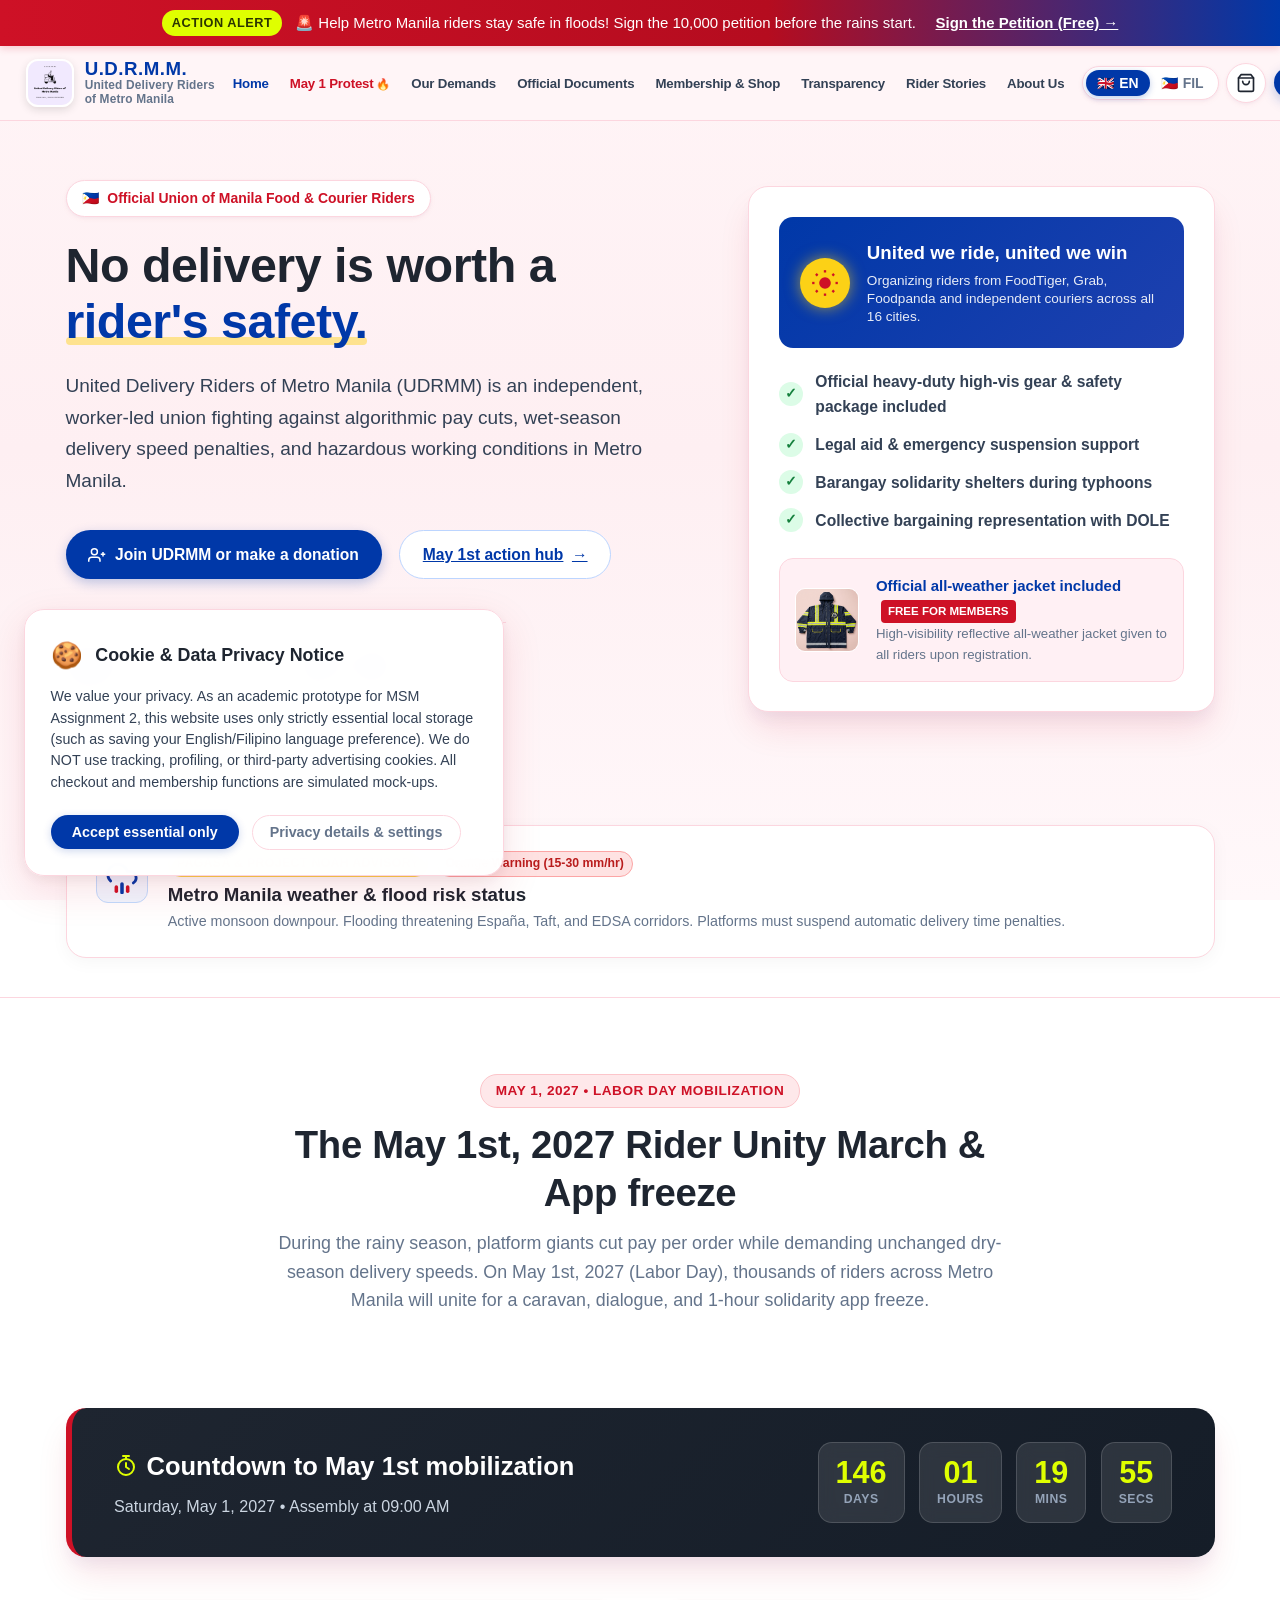
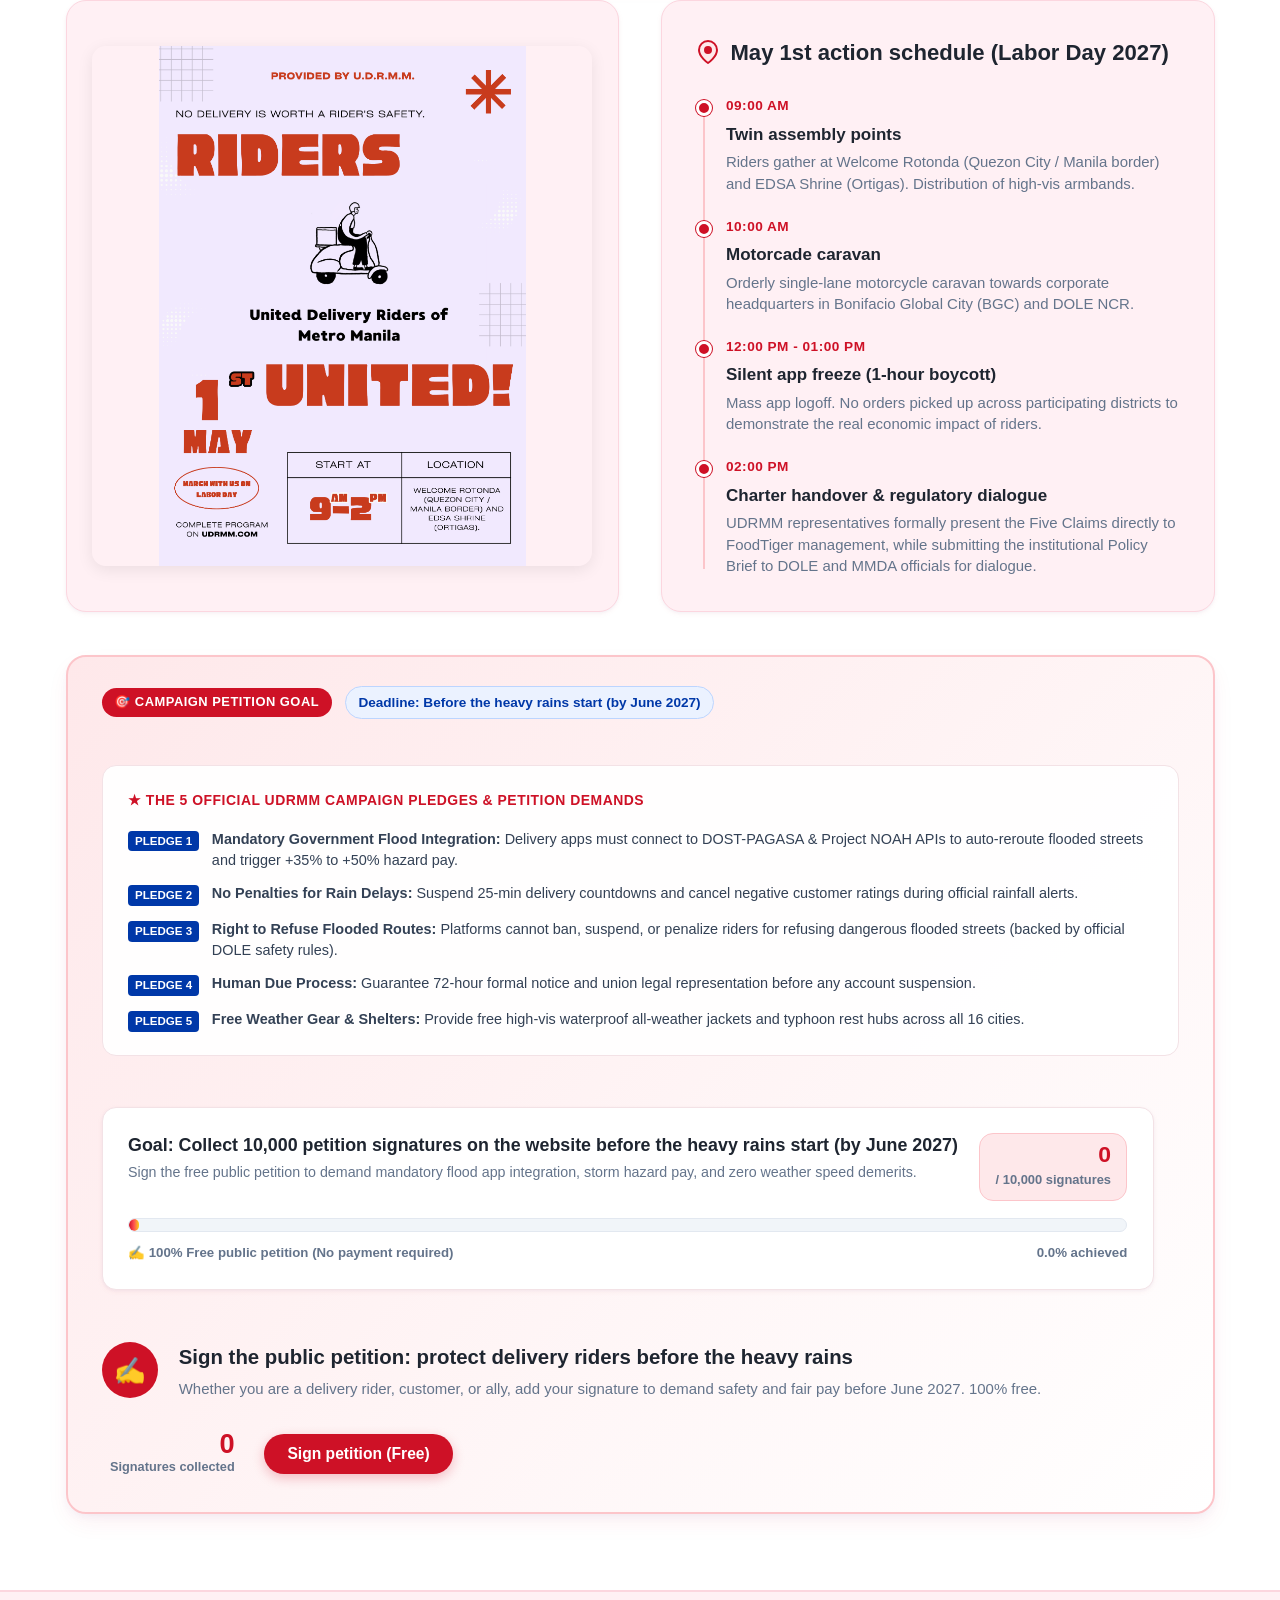
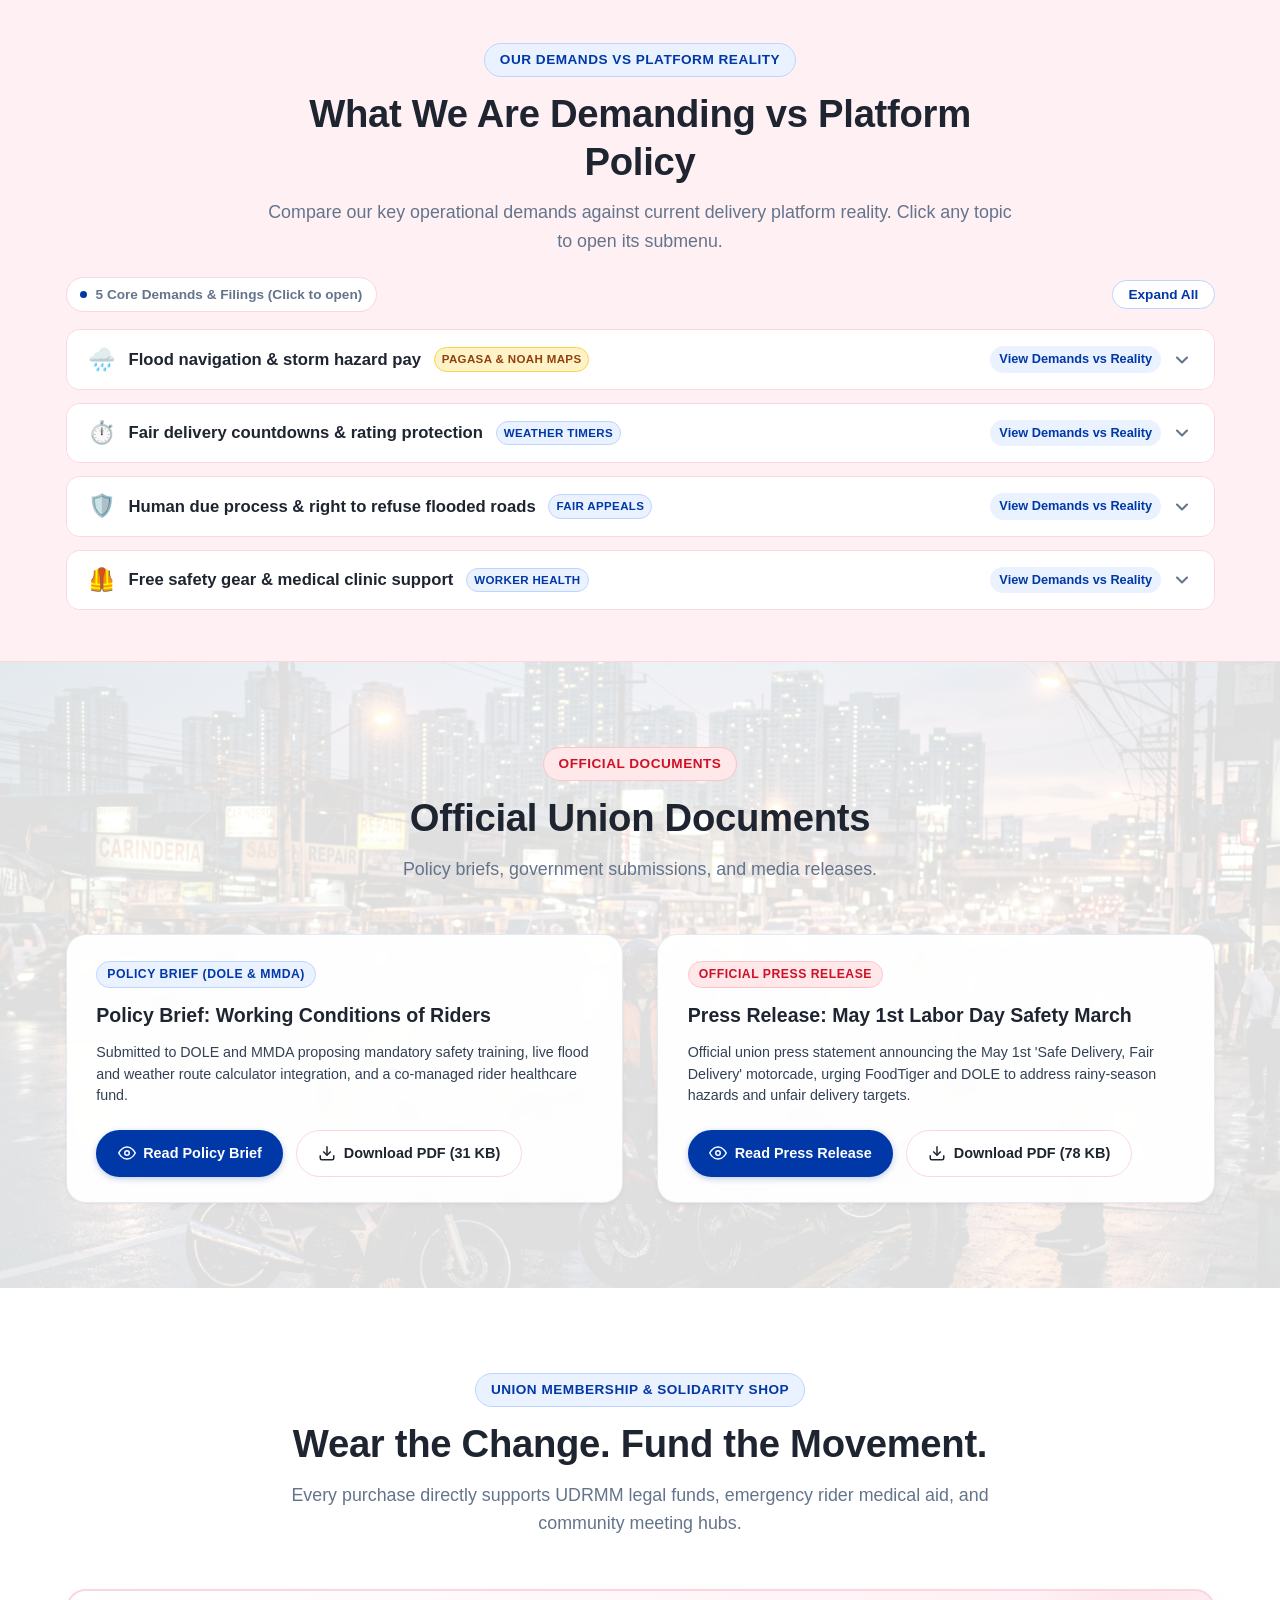
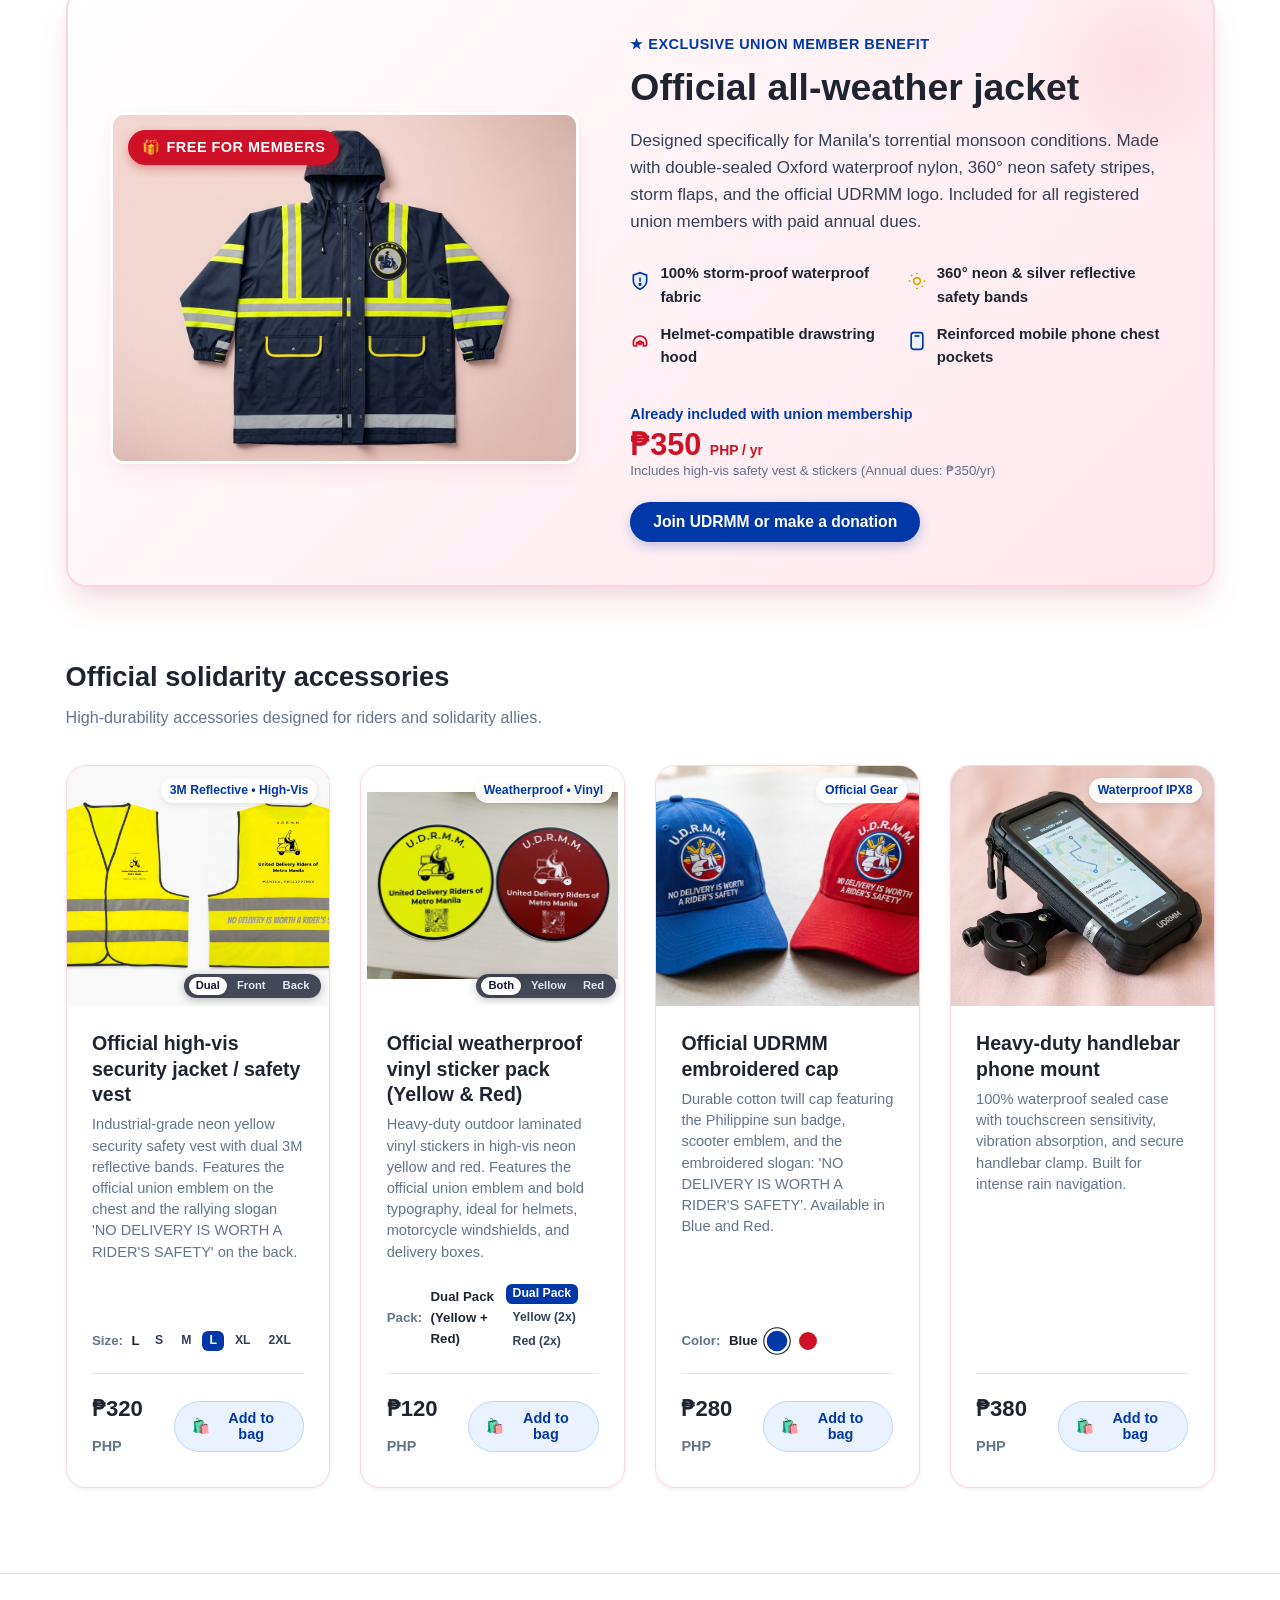
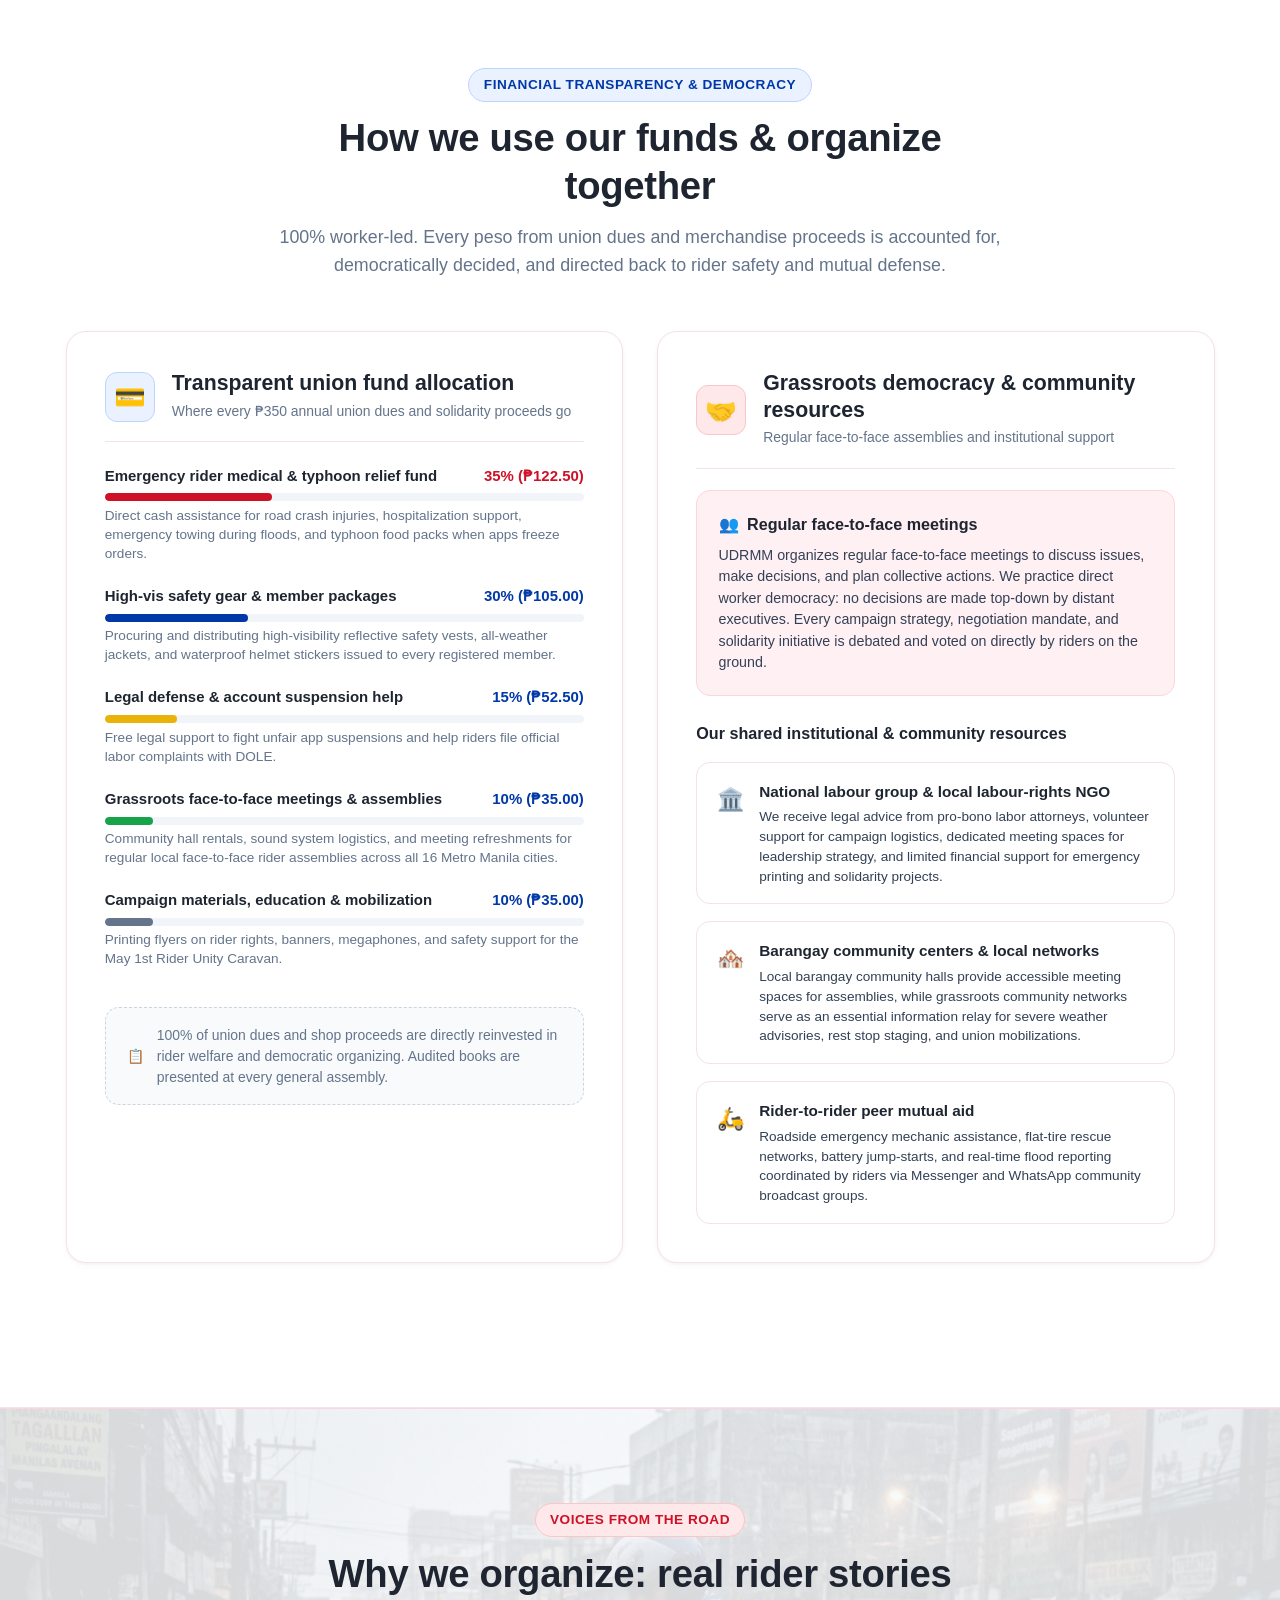
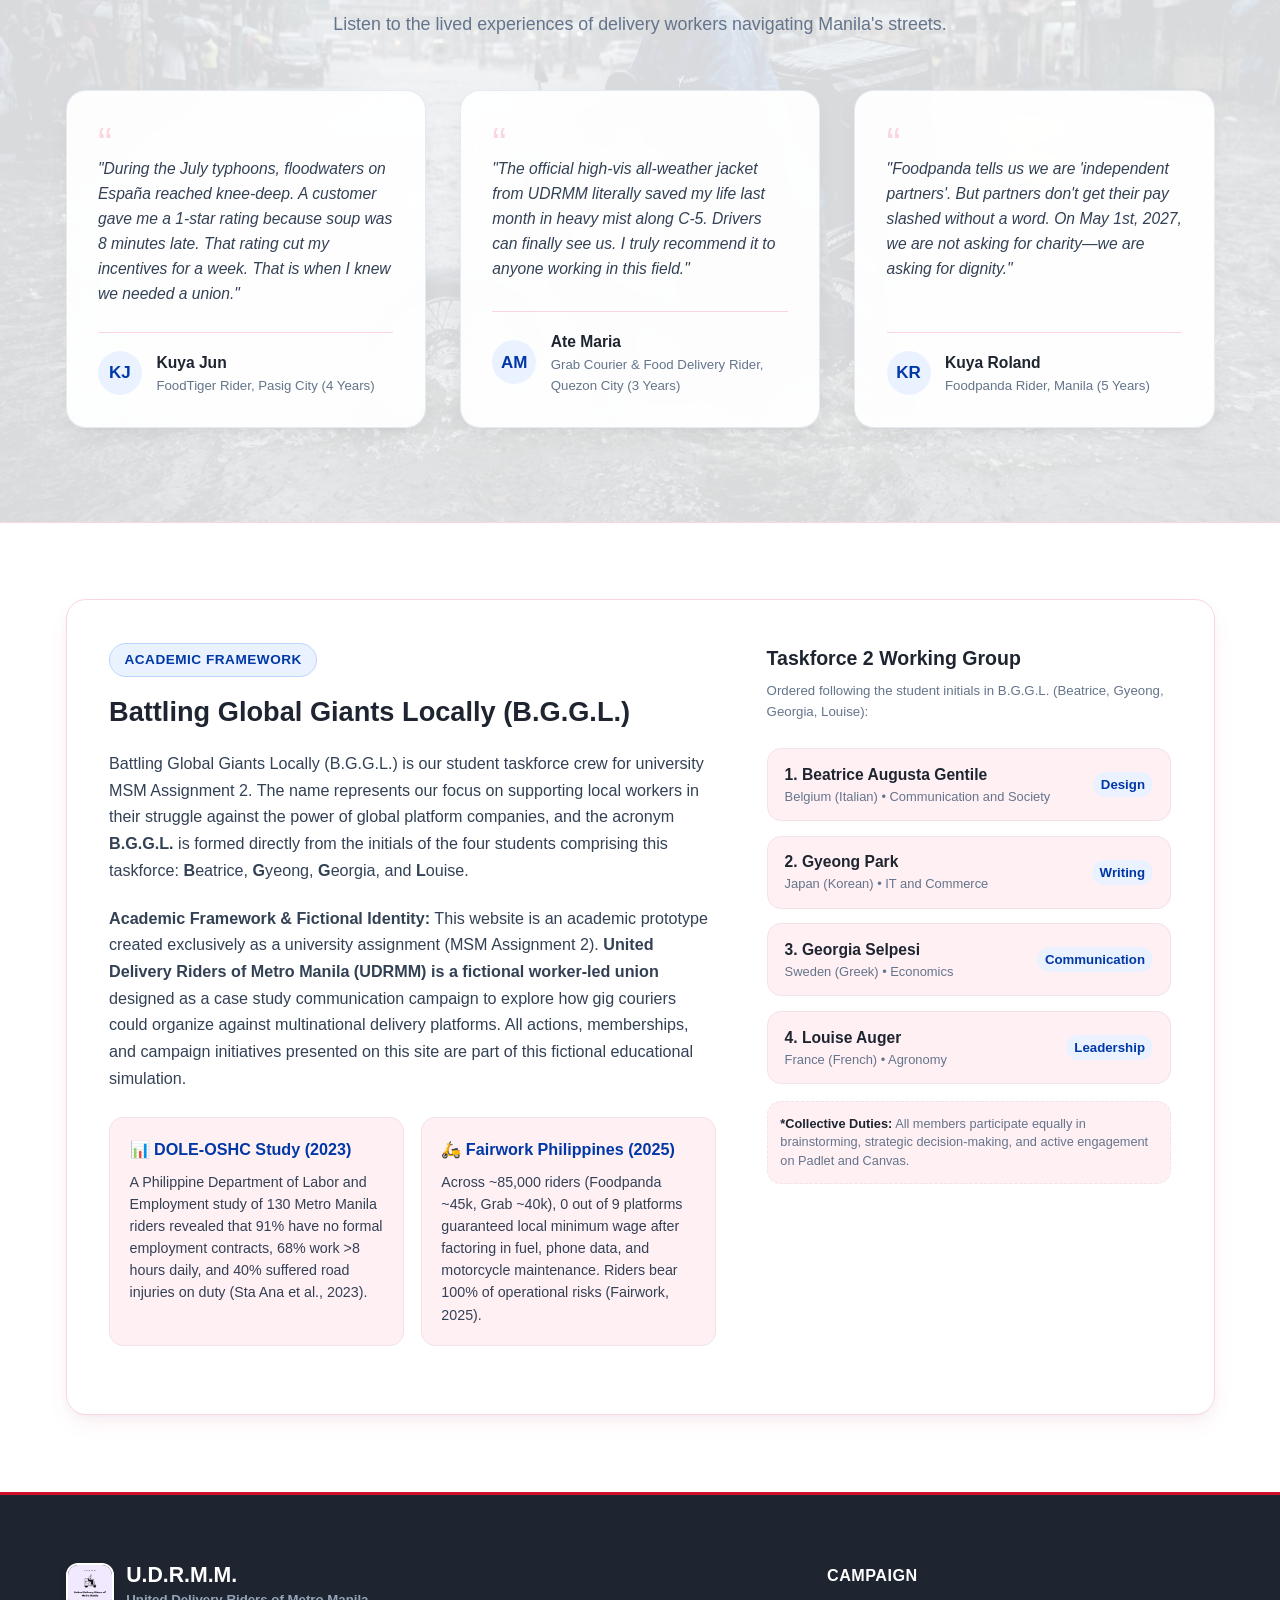
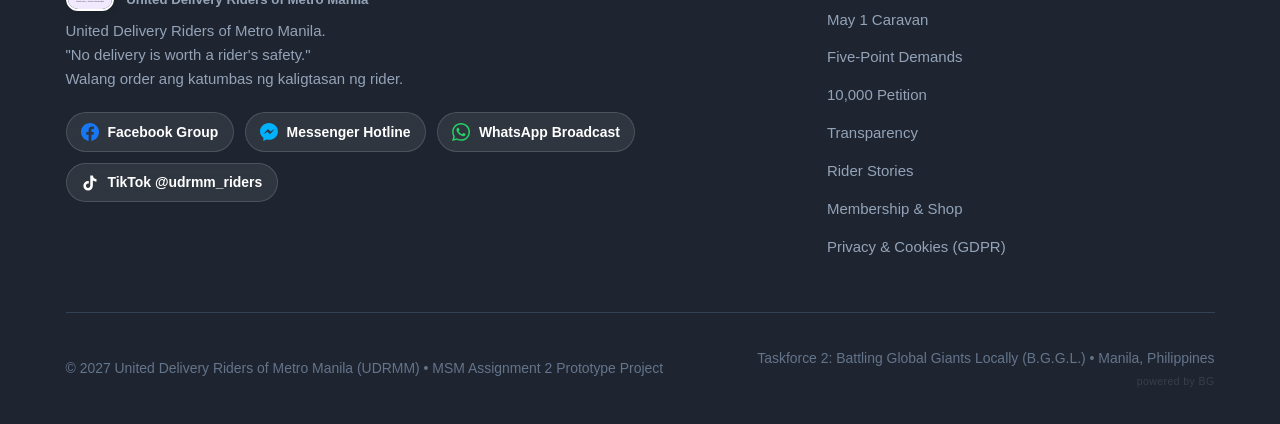
==== index.html @ 1f585bf9 "Rephrase INCLUDED WITH DUES to FREE FOR MEMBERS" ====
<!DOCTYPE html>
<html lang="en" data-lang="en">
<head>
  <meta charset="UTF-8">
  <meta name="viewport" content="width=device-width, initial-scale=1.0">
  <title>U.D.R.M.M. | United Delivery Riders of Metro Manila</title>
  <meta name="description" content="Worker-led union fighting for fair pay, rainy-season hazard protection, and safety for Metro Manila delivery riders.">
  <link rel="icon" type="image/png" href="assets/logo.png?v=20261011_pink">
  <link rel="stylesheet" href="style.css?v=20261023_v17">
</head>
<body>

  <!-- Top Emergency & Mobilization Bar -->
  <aside class="top-alert-bar" aria-label="Mobilization Alert">
    <div class="top-alert-content">
      <span class="alert-tag">Action Alert</span>
      <span data-i18n="alertText">🚨 Help Metro Manila riders stay safe in floods! Sign the 10,000 petition before the rains start.</span>
      <a href="#petition" class="top-alert-link" data-i18n="alertLink">Sign the Petition (Free) →</a>
    </div>
  </aside>

  <!-- Sticky Main Navigation -->
  <header class="navbar">
    <div class="container nav-container">
      <a href="#" class="brand" aria-label="UDRMM Home">
        <img src="assets/logo.png?v=20261011_pink" alt="UDRMM Official Logo" class="brand-logo-img" width="48" height="48" loading="eager" decoding="async">
        <div class="brand-text">
          <span class="brand-title">U.D.R.M.M.</span>
          <span class="brand-subtitle" data-i18n-html="brand_subtitle">United Delivery Riders<br>of Metro Manila</span>
        </div>
      </a>

      <!-- Navigation Links -->
      <nav aria-label="Main Navigation">
        <ul class="nav-links">
          <li><a href="#home" class="nav-link active" data-i18n="navHome">Home</a></li>
          <li><a href="#protest" class="nav-link highlight" data-i18n="navProtest">May 1 Protest</a></li>
          <li><a href="#demands" class="nav-link" data-i18n="navDemands">Our Demands</a></li>
          <li><a href="#documents" class="nav-link" data-i18n="navDocuments">Official Documents</a></li>
          <li><a href="#shop" class="nav-link" data-i18n="navShop">Membership & Shop</a></li>
          <li><a href="#transparency" class="nav-link" data-i18n="navTransparency">Transparency</a></li>
          <li><a href="#stories" class="nav-link" data-i18n="navStories">Rider Stories</a></li>
          <li><a href="#about" class="nav-link" data-i18n="navAbout">About Us</a></li>
        </ul>
      </nav>

      <!-- Language Selector & Header Actions -->
      <div class="nav-actions">
        <div class="nav-actions-top">
          <!-- Language Switcher Pill -->
          <div class="lang-selector" role="group" aria-label="Language Selector">
            <button type="button" class="lang-btn active" data-lang="en" aria-label="Switch to English">
              <span>🇬🇧</span> EN
            </button>
            <button type="button" class="lang-btn" data-lang="fil" aria-label="Lumipat sa Filipino">
              <span>🇵🇭</span> FIL
            </button>
          </div>

          <!-- Cart Drawer Toggle -->
          <button class="cart-btn" id="open-cart-btn" aria-label="Open Shopping Bag">
            <svg width="20" height="20" viewBox="0 0 24 24" fill="none" stroke="currentColor" stroke-width="2" stroke-linecap="round" stroke-linejoin="round">
              <path d="M6 2L3 6v14a2 2 0 0 0 2 2h14a2 2 0 0 0 2-2V6l-3-4z"></path>
              <line x1="3" y1="6" x2="21" y2="6"></line>
              <path d="M16 10a4 4 0 0 1-8 0"></path>
            </svg>
            <span class="cart-count" id="cart-badge-count" style="display: none;">0</span>
          </button>

          <!-- Mobile Menu Toggle Button -->
          <button class="mobile-menu-btn" id="mobile-menu-btn" aria-label="Toggle menu">
            <svg width="24" height="24" viewBox="0 0 24 24" fill="none" stroke="currentColor" stroke-width="2">
              <line x1="3" y1="12" x2="21" y2="12"></line>
              <line x1="3" y1="6" x2="21" y2="6"></line>
              <line x1="3" y1="18" x2="21" y2="18"></line>
            </svg>
          </button>
        </div>

        <!-- Become Member or Donate CTA -->
        <button class="btn-primary open-membership-btn header-cta-btn" data-i18n="btnJoinNav">
          Join UDRMM or make a donation
        </button>
      </div>
    </div>
  </header>

  <main>
    <!-- HERO SECTION -->
    <section class="hero" id="home">
      <div class="container hero-grid">
        <div class="hero-content">
          <div class="hero-badge-pill">
            <span>🇵🇭</span>
            <span data-i18n="heroBadge">Official union of Manila food & courier riders</span>
          </div>

          <h1 class="hero-title">
            <span data-i18n="heroTitlePart1">No delivery is worth a </span>
            <span class="slogan-highlight" data-i18n="heroTitleHighlight">rider's safety.</span>
          </h1>

          <p class="hero-subtitle" data-i18n="heroSubtitle">
            United Delivery Riders of Metro Manila (UDRMM) is an independent, worker-led union fighting against algorithmic pay cuts, wet-season delivery speed penalties, and hazardous working conditions in Metro Manila.
          </p>

          <div class="hero-cta-group">
            <button class="btn-primary open-membership-btn">
              <svg width="18" height="18" viewBox="0 0 24 24" fill="none" stroke="currentColor" stroke-width="2">
                <path d="M16 21v-2a4 4 0 0 0-4-4H5a4 4 0 0 0-4 4v2"></path>
                <circle cx="8.5" cy="7.5" r="4"></circle>
                <line x1="20" y1="8" x2="20" y2="14"></line>
                <line x1="23" y1="11" x2="17" y2="11"></line>
              </svg>
              <span data-i18n="heroCtaJoin">Join UDRMM or make a donation</span>
            </button>

            <a href="#protest" class="btn-secondary">
              <span data-i18n="heroCtaProtest">May 1st action hub</span>
              <span>→</span>
            </a>
          </div>

          <!-- Live Union Statistics -->
          <div class="hero-stats-row">
            <div class="stat-item">
              <div class="stat-num">500</div>
              <div class="stat-label" data-i18n="statMembers">Registered Union Members Goal</div>
            </div>
            <div class="stat-item">
              <div class="stat-num">16 / 16</div>
              <div class="stat-label" data-i18n="statCities">Metro Manila cities covered</div>
            </div>
          </div>
        </div>

        <!-- Hero Card Showcase -->
        <div class="hero-card-display">
          <div class="hero-main-card">
            <div class="hero-card-banner">
              <div class="hero-sun-icon">
                <svg width="28" height="28" viewBox="0 0 24 24" fill="#CE1126">
                  <circle cx="12" cy="12" r="5"></circle>
                  <line x1="12" y1="1" x2="12" y2="3" stroke="#CE1126" stroke-width="2"></line>
                  <line x1="12" y1="21" x2="12" y2="23" stroke="#CE1126" stroke-width="2"></line>
                  <line x1="4.22" y1="4.22" x2="5.64" y2="5.64" stroke="#CE1126" stroke-width="2"></line>
                  <line x1="18.36" y1="18.36" x2="19.78" y2="19.78" stroke="#CE1126" stroke-width="2"></line>
                  <line x1="1" y1="12" x2="3" y2="12" stroke="#CE1126" stroke-width="2"></line>
                  <line x1="21" y1="12" x2="23" y2="12" stroke="#CE1126" stroke-width="2"></line>
                  <line x1="4.22" y1="19.78" x2="5.64" y2="18.36" stroke="#CE1126" stroke-width="2"></line>
                  <line x1="18.36" y1="5.64" x2="19.78" y2="4.22" stroke="#CE1126" stroke-width="2"></line>
                </svg>
              </div>
              <div class="hero-banner-info">
                <h4 data-i18n="heroCardTitle">United we ride, united we win</h4>
                <p data-i18n="heroCardDesc">Organizing riders from FoodTiger, Grab, Foodpanda and independent couriers across all 16 cities.</p>
              </div>
            </div>

            <ul class="hero-card-perks">
              <li class="hero-perk-item">
                <span class="hero-perk-check">✓</span>
                <span data-i18n="perk1">Official heavy-duty high-vis gear & safety package included</span>
              </li>
              <li class="hero-perk-item">
                <span class="hero-perk-check">✓</span>
                <span data-i18n="perk2">Legal aid & emergency suspension support</span>
              </li>
              <li class="hero-perk-item">
                <span class="hero-perk-check">✓</span>
                <span data-i18n="perk3">Barangay solidarity shelters during typhoons</span>
              </li>
              <li class="hero-perk-item">
                <span class="hero-perk-check">✓</span>
                <span data-i18n="perk4">Collective bargaining representation with DOLE</span>
              </li>
            </ul>

            <div class="hero-poncho-mini-preview">
              <img src="assets/product-poncho.jpg" alt="Official All-Weather Jacket" class="poncho-mini-img" width="64" height="64" loading="eager" decoding="async">
              <div class="poncho-mini-text">
                <h5>
                  <span data-i18n="heroPonchoTitle">Official all-weather jacket included</span>
                  <span class="badge-free" data-i18n="freePonchoBadge">FREE FOR MEMBERS</span>
                </h5>
                <p data-i18n="heroPonchoDesc">High-visibility reflective all-weather jacket given to all riders upon registration.</p>
              </div>
            </div>
          </div>
        </div>
      </div>
    </section>

    <!-- METRO MANILA WEATHER & FLOOD RISK ADVISORY WIDGET -->
    <section class="weather-section" id="weather">
      <div class="container">
        <div class="weather-widget">
          <div class="weather-status">
            <div class="weather-icon-box" aria-hidden="true">
              <svg width="34" height="34" viewBox="0 0 24 24" fill="none" stroke="currentColor" stroke-width="2" stroke-linecap="round" stroke-linejoin="round">
                <path d="M20 16.2A4.5 4.5 0 0 0 17.5 8h-1.8A7 7 0 1 0 4 14.9" stroke="#0038A8" stroke-width="2" fill="#EBF2FF"></path>
                <line x1="8" y1="19" x2="8" y2="22" stroke="#CE1126" stroke-width="2.5"></line>
                <line x1="12" y1="17" x2="12" y2="23" stroke="#0038A8" stroke-width="2.5"></line>
                <line x1="16" y1="19" x2="16" y2="22" stroke="#CE1126" stroke-width="2.5"></line>
              </svg>
            </div>
            <div class="weather-info">
              <div class="weather-badge-group">
                <span class="weather-badge" data-i18n="weatherBadge">PAGASA &amp; PROJECT NOAH ADVISORY</span>
                <span class="weather-source-pill" data-i18n="pagasaLevelOrange">Orange Warning (15-30 mm/hr)</span>
              </div>
              <h4 data-i18n="weatherTitle">Metro Manila weather &amp; flood risk status</h4>
              <p class="weather-text" data-i18n="weatherDesc">
                Active monsoon downpour. Flooding threatening España, Taft, and EDSA corridors. Platforms must suspend automatic delivery time penalties.
              </p>
            </div>
          </div>
        </div>
      </div>
    </section>

    <!-- MAY 1, 2027 PROTEST & MOBILIZATION HUB -->
    <section class="protest-section" id="protest">
      <div class="container protest-container">
        <div class="section-header">
          <span class="section-badge badge-red" data-i18n="protestBadge">MAY 1, 2027 • LABOR DAY MOBILIZATION</span>
          <h2 class="section-title" data-i18n="protestTitle">The May 1st, 2027 Rider Unity March & App freeze</h2>
          <p class="section-desc" data-i18n="protestDesc">
            During the rainy season, platform giants cut pay per order while demanding unchanged dry-season delivery speeds. On May 1st, 2027 (Labor Day), thousands of riders across Metro Manila will unite for a caravan, dialogue, and 1-hour solidarity app freeze.
          </p>
        </div>

        <!-- Live Countdown Timer -->
        <div class="countdown-card">
          <div class="countdown-info">
            <h3 style="display: flex; align-items: center; gap: 0.5rem;">
              <svg width="24" height="24" viewBox="0 0 24 24" fill="none" stroke="#DFFF00" stroke-width="2" stroke-linecap="round" stroke-linejoin="round" aria-hidden="true">
                <circle cx="12" cy="13" r="8"></circle>
                <polyline points="12 9 12 13 15 15"></polyline>
                <path d="M12 2v3"></path>
                <path d="M9 2h6"></path>
              </svg>
              <span data-i18n="countdownHeading">Countdown to May 1st mobilization</span>
            </h3>
            <p data-i18n="countdownSub">Saturday, May 1, 2027 • Assembly at 09:00 AM</p>
          </div>
          <div class="countdown-boxes">
            <div class="countdown-box">
              <div class="count-num" id="count-days">00</div>
              <div class="count-lbl" data-i18n="lblDays">Days</div>
            </div>
            <div class="countdown-box">
              <div class="count-num" id="count-hours">00</div>
              <div class="count-lbl" data-i18n="lblHours">Hours</div>
            </div>
            <div class="countdown-box">
              <div class="count-num" id="count-mins">00</div>
              <div class="count-lbl" data-i18n="lblMins">Mins</div>
            </div>
            <div class="countdown-box">
              <div class="count-num" id="count-secs">00</div>
              <div class="count-lbl" data-i18n="lblSecs">Secs</div>
            </div>
          </div>
        </div>

        <!-- Schedule & Demands Comparison Grid -->
        <div class="protest-grid">
          <!-- Official May 1st Leaflet Flyer Card (LEFT) -->
          <div class="leaflet-card">
            <a href="assets/may1-leaflet.png" target="_blank" rel="noopener noreferrer" class="leaflet-img-link" title="May 1st Rider Unity Caravan Leaflet">
              <img src="assets/may1-leaflet.png" alt="May 1st Rider Unity Caravan Leaflet" class="leaflet-img" width="723" height="1024" loading="lazy" decoding="async">
            </a>
          </div>

          <!-- Schedule Card (RIGHT) -->
          <div class="schedule-card">
            <h3 class="card-heading">
              <svg width="24" height="24" viewBox="0 0 24 24" fill="none" stroke="#CE1126" stroke-width="2" stroke-linecap="round" stroke-linejoin="round"><path d="M21 10c0 7-9 13-9 13s-9-6-9-13a9 9 0 0 1 18 0z" fill="#FEE8EA"></path><circle cx="12" cy="10" r="3" fill="#CE1126"></circle></svg>
              <span data-i18n="scheduleHeading">May 1st action schedule (Labor Day 2027)</span>
            </h3>
            <div class="timeline">
              <div class="timeline-item">
                <div class="timeline-dot"></div>
                <div class="timeline-time" data-i18n="sch1Time">09:00 AM</div>
                <div class="timeline-title" data-i18n="sch1Title">Twin assembly points</div>
                <div class="timeline-desc" data-i18n="sch1Desc">
                  Riders gather at Welcome Rotonda (Quezon City / Manila border) and EDSA Shrine (Ortigas). Distribution of high-vis armbands.
                </div>
              </div>
              <div class="timeline-item">
                <div class="timeline-dot"></div>
                <div class="timeline-time" data-i18n="sch2Time">10:00 AM</div>
                <div class="timeline-title" data-i18n="sch2Title">Motorcade caravan</div>
                <div class="timeline-desc" data-i18n="sch2Desc">
                  Orderly single-lane motorcycle caravan towards corporate headquarters in Bonifacio Global City (BGC) and DOLE NCR.
                </div>
              </div>
              <div class="timeline-item">
                <div class="timeline-dot"></div>
                <div class="timeline-time" data-i18n="sch3Time">12:00 PM - 01:00 PM</div>
                <div class="timeline-title" data-i18n="sch3Title">Silent app freeze (1-hour boycott)</div>
                <div class="timeline-desc" data-i18n="sch3Desc">
                  Mass app logoff. No orders picked up across participating districts to demonstrate the real economic impact of riders.
                </div>
              </div>
              <div class="timeline-item">
                <div class="timeline-dot"></div>
                <div class="timeline-time" data-i18n="sch4Time">02:00 PM</div>
                <div class="timeline-title" data-i18n="sch4Title">Charter handover & regulatory dialogue</div>
                <div class="timeline-desc" data-i18n="sch4Desc">
                  UDRMM representatives formally present the Five Claims directly to FoodTiger management, while submitting the institutional Policy Brief to DOLE and MMDA officials for dialogue.
                </div>
              </div>
            </div>
          </div>
        </div>

        <!-- Official Public Petition Card: Collect 10,000 signatures before June 2027 -->
        <div class="protest-rsvp-card petition-card" id="petition">
          <div class="petition-header-badge-row">
            <span class="petition-goal-tag">🎯 CAMPAIGN PETITION GOAL</span>
            <span class="petition-deadline-tag" data-i18n="petitionDeadlineTag">Deadline: Before the heavy rains start (by June 2027)</span>
          </div>

          <div class="rsvp-pledges-box">
            <span class="rsvp-pledges-title" data-i18n="pledgesTitle">★ THE 5 OFFICIAL UDRMM CAMPAIGN PLEDGES &amp; PETITION DEMANDS</span>
            <div class="pledges-list-grid">
              <div class="pledge-point">
                <span class="pl-badge">PLEDGE 1</span>
                <span data-i18n-html="pl1Desc"><strong>Mandatory Government Flood Integration:</strong> Delivery apps must connect to DOST-PAGASA &amp; Project NOAH APIs to auto-reroute flooded streets and trigger +35% to +50% hazard pay.</span>
              </div>
              <div class="pledge-point">
                <span class="pl-badge">PLEDGE 2</span>
                <span data-i18n-html="pl2Desc"><strong>No Penalties for Rain Delays:</strong> Suspend 25-min delivery countdowns and cancel negative customer ratings during official rainfall alerts.</span>
              </div>
              <div class="pledge-point">
                <span class="pl-badge">PLEDGE 3</span>
                <span data-i18n-html="pl3Desc"><strong>Right to Refuse Flooded Routes:</strong> Platforms cannot ban, suspend, or penalize riders for refusing dangerous flooded streets (backed by official DOLE safety rules).</span>
              </div>
              <div class="pledge-point">
                <span class="pl-badge">PLEDGE 4</span>
                <span data-i18n-html="pl4Desc"><strong>Human Due Process:</strong> Guarantee 72-hour formal notice and union legal representation before any account suspension.</span>
              </div>
              <div class="pledge-point">
                <span class="pl-badge">PLEDGE 5</span>
                <span data-i18n-html="pl5Desc"><strong>Free Weather Gear &amp; Shelters:</strong> Provide free high-vis waterproof all-weather jackets and typhoon rest hubs across all 16 cities.</span>
              </div>
            </div>
          </div>

          <!-- Petition Signature Goal Tracker -->
          <div class="petition-tracker-box">
            <div class="petition-tracker-header">
              <div>
                <strong class="petition-tracker-title" data-i18n="petitionTrackerTitle">Goal: Collect 10,000 petition signatures on the website before the heavy rains start (by June 2027)</strong>
                <p class="petition-tracker-sub" data-i18n="petitionTrackerSub">Sign the free public petition to demand mandatory flood app integration, storm hazard pay, and zero weather speed demerits.</p>
              </div>
              <div class="petition-stats-pill">
                <span class="petition-count-highlight" id="petition-count-highlight">0</span>
                <span class="petition-count-target">/ 10,000 signatures</span>
              </div>
            </div>
            
            <div class="petition-progress-bar-wrap" role="progressbar" aria-valuenow="0" aria-valuemin="0" aria-valuemax="10000" aria-label="10,000 petition signatures progress">
              <div class="petition-progress-bar-fill" id="petition-progress-fill" style="width: 0%;"></div>
            </div>
            
            <div class="petition-progress-meta">
              <span data-i18n="petitionFreeBadge">✍️ 100% Free public petition (No payment required)</span>
              <span id="petition-progress-percent">0% achieved</span>
            </div>
          </div>

          <div class="rsvp-action-row">
            <div class="rsvp-left">
              <div class="rsvp-icon-circle" aria-hidden="true" style="font-size: 1.5rem;">
                ✍️
              </div>
              <div class="rsvp-text">
                <h4 data-i18n="rsvpTitle">Sign the public petition: protect delivery riders before the heavy rains</h4>
                <p data-i18n="rsvpSub">Whether you are a delivery rider, customer, or ally, add your signature to demand safety and fair pay before June 2027. 100% free.</p>
              </div>
            </div>
            <div class="rsvp-action">
              <div class="rsvp-counter-badge" id="rsvp-badge-btn" role="button" tabindex="0" title="Click to view signatures count">
                <div class="rsvp-count-num" id="rsvp-counter-display">0</div>
                <div class="rsvp-count-label" data-i18n="rsvpLabel">Signatures collected</div>
              </div>
              <button type="button" class="btn-red" id="btn-rsvp-pledge" data-i18n="btnPledge">
                Sign petition (Free)
              </button>
            </div>
          </div>
        </div>
      </div>
    </section>

    <!-- OUR DEMANDS VS PLATFORM REALITY & FOODTIGER CHARTER -->
    <section class="demands-section" id="demands">
      <div class="container">
        <div class="section-header">
          <span class="section-badge badge-blue" data-i18n="demandsBadge">OUR DEMANDS VS PLATFORM REALITY</span>
          <h2 class="section-title" data-i18n="demandsHeading">What We Are Demanding vs Platform Policy</h2>
          <p class="section-desc" data-i18n="demandsSubtitle">Compare our key operational demands against current delivery platform reality. Click any topic to open its submenu.</p>
        </div>

        <!-- Demands Accordion Toolbar -->
        <div class="demands-toolbar">
          <span class="demands-count-pill">
            <span class="pill-dot" aria-hidden="true"></span>
            <span data-i18n="demandsCountText">5 Core Demands &amp; Filings (Click to open)</span>
          </span>
          <div class="demands-actions">
            <button type="button" class="btn-toggle-all" id="btn-toggle-demands" data-i18n="btnExpandAll">Expand All</button>
          </div>
        </div>

        <!-- Collapsible Submenus (Accordions) for Demands vs Platform Reality -->
        <div class="demands-accordions-container">
          <!-- Accordion 1: Flood Navigation -->
          <details class="demand-accordion">
            <summary class="demand-accordion-summary">
              <div class="summary-main">
                <span class="summary-emoji" aria-hidden="true">🌧️</span>
                <h3 class="summary-title" data-i18n="dem1Title">Flood navigation & storm hazard pay</h3>
                <span class="cd-badge badge-gov" data-i18n="dem1Badge">PAGASA &amp; NOAH MAPS</span>
              </div>
              <div class="summary-action">
                <span class="accordion-hint" data-i18n="demandAccordionHint">View Demands vs Reality</span>
                <svg class="accordion-chevron" width="20" height="20" viewBox="0 0 24 24" fill="none" stroke="currentColor" stroke-width="2.5" stroke-linecap="round" stroke-linejoin="round" aria-hidden="true"><polyline points="6 9 12 15 18 9"></polyline></svg>
              </div>
            </summary>
            <div class="demand-accordion-body">
              <div class="demand-compare-grid">
                <div class="cd-box cd-demand">
                  <div class="cd-box-top">
                    <span class="cd-pill cd-pill-demand" data-i18n="demDemandLabel">✓ UNION DEMAND</span>
                  </div>
                  <div class="cd-chip-list">
                    <div class="cd-chip chip-demand">
                      <span class="chip-dot">🟢</span>
                      <div><strong data-i18n="dem1D1Title">Live PAGASA/NOAH API:</strong> <span data-i18n="dem1D1Sub">Auto-reroute flooded corridors</span></div>
                    </div>
                    <div class="cd-chip chip-demand">
                      <span class="chip-dot">🟢</span>
                      <div><strong data-i18n="dem1D2Title">+35% to +50% Hazard Pay:</strong> <span data-i18n="dem1D2Sub">Fair danger compensation</span></div>
                    </div>
                    <div class="cd-chip chip-demand">
                      <span class="chip-dot">🟢</span>
                      <div><strong data-i18n="dem1D3Title">Pause Speed Timers:</strong> <span data-i18n="dem1D3Sub">Halt countdowns on flooded roads</span></div>
                    </div>
                  </div>
                </div>

                <div class="cd-box cd-reality">
                  <div class="cd-box-top">
                    <span class="cd-pill cd-pill-reality" data-i18n="demRealityLabel">✕ PLATFORM REALITY</span>
                  </div>
                  <div class="cd-chip-list">
                    <div class="cd-chip chip-reality">
                      <span class="chip-dot">🔴</span>
                      <div><strong data-i18n="dem1R1Title">Blind Routing:</strong> <span data-i18n="dem1R1Sub">Algorithms dispatch into flooded streets</span></div>
                    </div>
                    <div class="cd-chip chip-reality">
                      <span class="chip-dot">🔴</span>
                      <div><strong data-i18n="dem1R2Title">-20% Rainy Pay Cut:</strong> <span data-i18n="dem1R2Sub">Earnings slashed during downpours</span></div>
                    </div>
                    <div class="cd-chip chip-reality">
                      <span class="chip-dot">🔴</span>
                      <div><strong data-i18n="dem1R3Title">Engine &amp; Health Peril:</strong> <span data-i18n="dem1R3Sub">Flooded engines &amp; leptospirosis risks</span></div>
                    </div>
                  </div>
                </div>
              </div>
            </div>
          </details>

          <!-- Accordion 2: Delivery Timers -->
          <details class="demand-accordion">
            <summary class="demand-accordion-summary">
              <div class="summary-main">
                <span class="summary-emoji" aria-hidden="true">⏱️</span>
                <h3 class="summary-title" data-i18n="dem2Title">Fair delivery countdowns & rating protection</h3>
                <span class="cd-badge" data-i18n="dem2Badge">WEATHER TIMERS</span>
              </div>
              <div class="summary-action">
                <span class="accordion-hint" data-i18n="demandAccordionHint">View Demands vs Reality</span>
                <svg class="accordion-chevron" width="20" height="20" viewBox="0 0 24 24" fill="none" stroke="currentColor" stroke-width="2.5" stroke-linecap="round" stroke-linejoin="round" aria-hidden="true"><polyline points="6 9 12 15 18 9"></polyline></svg>
              </div>
            </summary>
            <div class="demand-accordion-body">
              <div class="demand-compare-grid">
                <div class="cd-box cd-demand">
                  <div class="cd-box-top">
                    <span class="cd-pill cd-pill-demand" data-i18n="demDemandLabel">✓ UNION DEMAND</span>
                  </div>
                  <div class="cd-chip-list">
                    <div class="cd-chip chip-demand">
                      <span class="chip-dot">🟢</span>
                      <div><strong data-i18n="dem2D1Title">Weather Time Buffers:</strong> <span data-i18n="dem2D1Sub">Dynamic delivery extensions</span></div>
                    </div>
                    <div class="cd-chip chip-demand">
                      <span class="chip-dot">🟢</span>
                      <div><strong data-i18n="dem2D2Title">Cancel 1-Star Demerits:</strong> <span data-i18n="dem2D2Sub">Wipe rain-delay customer ratings</span></div>
                    </div>
                    <div class="cd-chip chip-demand">
                      <span class="chip-dot">🟢</span>
                      <div><strong data-i18n="dem2D3Title">Safety Over Speed:</strong> <span data-i18n="dem2D3Sub">Safe driving on wet slippery roads</span></div>
                    </div>
                  </div>
                </div>

                <div class="cd-box cd-reality">
                  <div class="cd-box-top">
                    <span class="cd-pill cd-pill-reality" data-i18n="demRealityLabel">✕ PLATFORM REALITY</span>
                  </div>
                  <div class="cd-chip-list">
                    <div class="cd-chip chip-reality">
                      <span class="chip-dot">🔴</span>
                      <div><strong data-i18n="dem2R1Title">Fixed 25-Min Timers:</strong> <span data-i18n="dem2R1Sub">Same dry-season rules in knee-deep water</span></div>
                    </div>
                    <div class="cd-chip chip-reality">
                      <span class="chip-dot">🔴</span>
                      <div><strong data-i18n="dem2R2Title">Tier Demotions:</strong> <span data-i18n="dem2R2Sub">Bad ratings cut weekly rider income</span></div>
                    </div>
                    <div class="cd-chip chip-reality">
                      <span class="chip-dot">🔴</span>
                      <div><strong data-i18n="dem2R3Title">Red-Light Anxiety:</strong> <span data-i18n="dem2R3Sub">Countdown pressure causes crashes</span></div>
                    </div>
                  </div>
                </div>
              </div>
            </div>
          </details>

          <!-- Accordion 3: Due Process -->
          <details class="demand-accordion">
            <summary class="demand-accordion-summary">
              <div class="summary-main">
                <span class="summary-emoji" aria-hidden="true">🛡️</span>
                <h3 class="summary-title" data-i18n="dem3Title">Human due process & right to refuse flooded roads</h3>
                <span class="cd-badge" data-i18n="dem3Badge">FAIR APPEALS</span>
              </div>
              <div class="summary-action">
                <span class="accordion-hint" data-i18n="demandAccordionHint">View Demands vs Reality</span>
                <svg class="accordion-chevron" width="20" height="20" viewBox="0 0 24 24" fill="none" stroke="currentColor" stroke-width="2.5" stroke-linecap="round" stroke-linejoin="round" aria-hidden="true"><polyline points="6 9 12 15 18 9"></polyline></svg>
              </div>
            </summary>
            <div class="demand-accordion-body">
              <div class="demand-compare-grid">
                <div class="cd-box cd-demand">
                  <div class="cd-box-top">
                    <span class="cd-pill cd-pill-demand" data-i18n="demDemandLabel">✓ UNION DEMAND</span>
                  </div>
                  <div class="cd-chip-list">
                    <div class="cd-chip chip-demand">
                      <span class="chip-dot">🟢</span>
                      <div><strong data-i18n="dem3D1Title">72-Hour Formal Notice:</strong> <span data-i18n="dem3D1Sub">Written review before suspension</span></div>
                    </div>
                    <div class="cd-chip chip-demand">
                      <span class="chip-dot">🟢</span>
                      <div><strong data-i18n="dem3D2Title">Union Representation:</strong> <span data-i18n="dem3D2Sub">UDRMM advocate at all appeals</span></div>
                    </div>
                    <div class="cd-chip chip-demand">
                      <span class="chip-dot">🟢</span>
                      <div><strong data-i18n="dem3D3Title">Safe Refusal Right:</strong> <span data-i18n="dem3D3Sub">No penalty to decline flooded routes</span></div>
                    </div>
                  </div>
                </div>

                <div class="cd-box cd-reality">
                  <div class="cd-box-top">
                    <span class="cd-pill cd-pill-reality" data-i18n="demRealityLabel">✕ PLATFORM REALITY</span>
                  </div>
                  <div class="cd-chip-list">
                    <div class="cd-chip chip-reality">
                      <span class="chip-dot">🔴</span>
                      <div><strong data-i18n="dem3R1Title">Instant Lockout:</strong> <span data-i18n="dem3R1Sub">Algorithmic ban without human review</span></div>
                    </div>
                    <div class="cd-chip chip-reality">
                      <span class="chip-dot">🔴</span>
                      <div><strong data-i18n="dem3R2Title">Chatbot Denial:</strong> <span data-i18n="dem3R2Sub">Automated cookie-cutter rejections</span></div>
                    </div>
                    <div class="cd-chip chip-reality">
                      <span class="chip-dot">🔴</span>
                      <div><strong data-i18n="dem3R3Title">Forced Danger:</strong> <span data-i18n="dem3R3Sub">Penalized for refusing submerged streets</span></div>
                    </div>
                  </div>
                </div>
              </div>
            </div>
          </details>

          <!-- Accordion 4: Worker Health -->
          <details class="demand-accordion">
            <summary class="demand-accordion-summary">
              <div class="summary-main">
                <span class="summary-emoji" aria-hidden="true">🦺</span>
                <h3 class="summary-title" data-i18n="dem4Title">Free safety gear & medical clinic support</h3>
                <span class="cd-badge" data-i18n="dem4Badge">WORKER HEALTH</span>
              </div>
              <div class="summary-action">
                <span class="accordion-hint" data-i18n="demandAccordionHint">View Demands vs Reality</span>
                <svg class="accordion-chevron" width="20" height="20" viewBox="0 0 24 24" fill="none" stroke="currentColor" stroke-width="2.5" stroke-linecap="round" stroke-linejoin="round" aria-hidden="true"><polyline points="6 9 12 15 18 9"></polyline></svg>
              </div>
            </summary>
            <div class="demand-accordion-body">
              <div class="demand-compare-grid">
                <div class="cd-box cd-demand">
                  <div class="cd-box-top">
                    <span class="cd-pill cd-pill-demand" data-i18n="demDemandLabel">✓ UNION DEMAND</span>
                  </div>
                  <div class="cd-chip-list">
                    <div class="cd-chip chip-demand">
                      <span class="chip-dot">🟢</span>
                      <div><strong data-i18n="dem4D1Title">Free All-Weather Gear:</strong> <span data-i18n="dem4D1Sub">Heavy-duty reflective raincoats</span></div>
                    </div>
                    <div class="cd-chip chip-demand">
                      <span class="chip-dot">🟢</span>
                      <div><strong data-i18n="dem4D2Title">16-City Medical Fund:</strong> <span data-i18n="dem4D2Sub">Emergency rider injury clinic aid</span></div>
                    </div>
                    <div class="cd-chip chip-demand">
                      <span class="chip-dot">🟢</span>
                      <div><strong data-i18n="dem4D3Title">Accident Coverage:</strong> <span data-i18n="dem4D3Sub">100% on-duty hospital support</span></div>
                    </div>
                  </div>
                </div>

                <div class="cd-box cd-reality">
                  <div class="cd-box-top">
                    <span class="cd-pill cd-pill-reality" data-i18n="demRealityLabel">✕ PLATFORM REALITY</span>
                  </div>
                  <div class="cd-chip-list">
                    <div class="cd-chip chip-reality">
                      <span class="chip-dot">🔴</span>
                      <div><strong data-i18n="dem4R1Title">100% Rider Expense:</strong> <span data-i18n="dem4R1Sub">Riders pay for gear, boots &amp; repairs</span></div>
                    </div>
                    <div class="cd-chip chip-reality">
                      <span class="chip-dot">🔴</span>
                      <div><strong data-i18n="dem4R2Title">Zero Medical Aid:</strong> <span data-i18n="dem4R2Sub">No insurance or hospital assistance</span></div>
                    </div>
                    <div class="cd-chip chip-reality">
                      <span class="chip-dot">🔴</span>
                      <div><strong data-i18n="dem4R3Title">Contractor Dodge:</strong> <span data-i18n="dem4R3Sub">Platforms evade duty of care</span></div>
                    </div>
                  </div>
                </div>
              </div>
            </div>
          <!-- Accordion 5: FoodTiger Charter -->
          <details class="demand-accordion demand-accordion-charter">
            <summary class="demand-accordion-summary">
              <div class="summary-main">
                <span class="summary-emoji" aria-hidden="true">📜</span>
                <h3 class="summary-title" data-i18n="charterHeading">Our Claims to FoodTiger: The Five Claims</h3>
                <span class="cd-badge badge-charter" data-i18n="charterBadge">OFFICIAL CHARTER</span>
              </div>
              <div class="summary-action">
                <span class="accordion-hint" data-i18n="demandCharterHint">View Charter &amp; Claims</span>
                <svg class="accordion-chevron" width="20" height="20" viewBox="0 0 24 24" fill="none" stroke="currentColor" stroke-width="2.5" stroke-linecap="round" stroke-linejoin="round" aria-hidden="true"><polyline points="6 9 12 15 18 9"></polyline></svg>
              </div>
            </summary>
            <div class="demand-accordion-body">
              <div class="charter-accordion-wrap">
                <div class="charter-accordion-info">
                  <p class="charter-desc" data-i18n="charterDesc">
                    Official union charter formally delivered to FoodTiger management demanding fair pay transparency, weather-adjusted delivery times, safety allowances, and human review for suspensions.
                  </p>
                  <blockquote class="charter-quote" data-i18n="charterQuote">
                    "We want dialogue, not conflict. We are not asking FoodTiger to leave — we are asking FoodTiger to treat Manila's riders with dignity, fair pay, and basic safety."
                  </blockquote>
                </div>
                <div class="charter-accordion-actions">
                  <a href="assets/docs/udrmm-claims-to-foodtiger.pdf" target="_blank" rel="noopener noreferrer" class="btn-charter-view">
                    <svg width="18" height="18" viewBox="0 0 24 24" fill="none" stroke="currentColor" stroke-width="2"><path d="M1 12s4-8 11-8 11 8 11 8-4 8-11 8-11-8-11-8z"></path><circle cx="12" cy="12" r="3"></circle></svg>
                    <span data-i18n="btnViewCharter">Read FoodTiger Claims</span>
                  </a>
                  <a href="assets/docs/udrmm-claims-to-foodtiger.pdf" download="UDRMM_Our_Claims_to_FoodTiger.pdf" class="btn-charter-download">
                    <svg width="18" height="18" viewBox="0 0 24 24" fill="none" stroke="currentColor" stroke-width="2"><path d="M21 15v4a2 2 0 0 1-2 2H5a2 2 0 0 1-2-2v-4"></path><polyline points="7 10 12 15 17 10"></polyline><line x1="12" y1="15" x2="12" y2="3"></line></svg>
                    <span data-i18n="btnDownloadCharter">Download PDF (56 KB)</span>
                  </a>
                </div>
              </div>
            </div>
          </details>
        </div>
      </div>
    </section>

    <!-- SUPPORT DOCUMENTS & OFFICIAL UNION FILINGS SECTION -->
    <section class="docs-section" id="documents">
      <div class="container">
        <div class="section-header">
          <span class="section-badge badge-red" data-i18n="docsSectionBadge">OFFICIAL DOCUMENTS</span>
          <h2 class="section-title" data-i18n="docsSectionTitle">Official Union Documents</h2>
          <p class="section-desc" data-i18n="docsSectionDesc">
            Policy briefs, government submissions, and media releases.
          </p>
        </div>

        <div class="official-docs-grid">
          <!-- Document 1: Policy Brief to DOLE & MMDA -->
          <div class="official-doc-card">
            <div class="doc-card-top">
              <span class="doc-badge-pill badge-policy" data-i18n="docPolicyBadge">POLICY BRIEF (DOLE &amp; MMDA)</span>
            </div>
            <h3 class="official-doc-title" data-i18n="docPolicyTitle">Policy Brief: Working Conditions of Riders</h3>
            <p class="official-doc-desc" data-i18n="docPolicyDesc">
              Submitted to DOLE and MMDA proposing mandatory safety training, live flood and weather route calculator integration, and a co-managed rider healthcare fund.
            </p>
            <div class="official-doc-actions">
              <a href="assets/docs/udrmm-policy-brief-dole-mmda.pdf" target="_blank" rel="noopener noreferrer" class="btn-doc-primary">
                <svg width="18" height="18" viewBox="0 0 24 24" fill="none" stroke="currentColor" stroke-width="2"><path d="M1 12s4-8 11-8 11 8 11 8-4 8-11 8-11-8-11-8z"></path><circle cx="12" cy="12" r="3"></circle></svg>
                <span data-i18n="btnViewPolicyDoc">Read Policy Brief</span>
              </a>
              <a href="assets/docs/udrmm-policy-brief-dole-mmda.pdf" download="UDRMM_Policy_Brief_DOLE_MMDA.pdf" class="btn-doc-secondary">
                <svg width="18" height="18" viewBox="0 0 24 24" fill="none" stroke="currentColor" stroke-width="2"><path d="M21 15v4a2 2 0 0 1-2 2H5a2 2 0 0 1-2-2v-4"></path><polyline points="7 10 12 15 17 10"></polyline><line x1="12" y1="15" x2="12" y2="3"></line></svg>
                <span data-i18n="btnDownloadPolicyDoc">Download PDF (31 KB)</span>
              </a>
            </div>
          </div>

          <!-- Document 2: May 1st Mobilization Press Release -->
          <div class="official-doc-card">
            <div class="doc-card-top">
              <span class="doc-badge-pill badge-press" data-i18n="docPressBadge">OFFICIAL PRESS RELEASE</span>
            </div>
            <h3 class="official-doc-title" data-i18n="docPressTitle">Press Release: May 1st Labor Day Safety March</h3>
            <p class="official-doc-desc" data-i18n="docPressDesc">
              Official union press statement announcing the May 1st 'Safe Delivery, Fair Delivery' motorcade, urging FoodTiger and DOLE to address rainy-season hazards and unfair delivery targets.
            </p>
            <div class="official-doc-actions">
              <a href="assets/docs/udrmm-press-release-labor-day.pdf" target="_blank" rel="noopener noreferrer" class="btn-doc-primary">
                <svg width="18" height="18" viewBox="0 0 24 24" fill="none" stroke="currentColor" stroke-width="2"><path d="M1 12s4-8 11-8 11 8 11 8-4 8-11 8-11-8-11-8z"></path><circle cx="12" cy="12" r="3"></circle></svg>
                <span data-i18n="btnViewPressDoc">Read Press Release</span>
              </a>
              <a href="assets/docs/udrmm-press-release-labor-day.pdf" download="UDRMM_Press_Release_Labor_Day.pdf" class="btn-doc-secondary">
                <svg width="18" height="18" viewBox="0 0 24 24" fill="none" stroke="currentColor" stroke-width="2"><path d="M21 15v4a2 2 0 0 1-2 2H5a2 2 0 0 1-2-2v-4"></path><polyline points="7 10 12 15 17 10"></polyline><line x1="12" y1="15" x2="12" y2="3"></line></svg>
                <span data-i18n="btnDownloadPressDoc">Download PDF (78 KB)</span>
              </a>
            </div>
          </div>
        </div>
      </div>
    </section>

    <!-- SHOP & MEMBERSHIP SECTION -->
    <section class="shop-section" id="shop">
      <div class="container">
        <div class="section-header">
          <span class="section-badge badge-blue" data-i18n="shopBadge">UNION MEMBERSHIP & SOLIDARITY SHOP</span>
          <h2 class="section-title" data-i18n="shopTitle">Wear the Change. Fund the Movement.</h2>
          <p class="section-desc" data-i18n="shopDesc">
            Every purchase directly supports UDRMM legal funds, emergency rider medical aid, and community meeting hubs.
          </p>
        </div>

        <!-- OFFICIAL GEAR / ALL-WEATHER JACKET HERO PRODUCT -->
        <div class="membership-vestaglia-hero">
          <div class="vestaglia-grid">
            <div class="vestaglia-media">
              <img src="assets/product-poncho.jpg" alt="Official UDRMM All-Weather Jacket" class="vestaglia-img" width="600" height="400" loading="lazy" decoding="async">
              <div class="vestaglia-badge-free">
                <span>🎁</span>
                <span data-i18n="freePonchoBadge">FREE FOR MEMBERS</span>
              </div>
            </div>

            <div class="vestaglia-content">
              <span class="vestaglia-tag" data-i18n="vestagliaTag">★ EXCLUSIVE UNION MEMBER BENEFIT</span>
              <h3 class="vestaglia-title" data-i18n="vestagliaTitle">Official all-weather jacket</h3>
              <p class="vestaglia-desc" data-i18n="vestagliaDesc">
                Designed specifically for Manila's torrential monsoon conditions. Made with double-sealed Oxford waterproof nylon, 360° neon safety stripes, storm flaps, and the official UDRMM logo. Included for all registered union members with paid annual dues.
              </p>

              <ul class="vestaglia-features">
                <li class="v-feature-item">
                  <span class="v-feature-icon">
                    <svg width="20" height="20" viewBox="0 0 24 24" fill="none" stroke="#0038A8" stroke-width="2"><path d="M12 22s8-4 8-10V5l-8-3-8 3v7c0 6 8 10 8 10z" fill="#EBF2FF"></path><path d="M12 8v5"></path><circle cx="12" cy="16" r="1" fill="#0038A8"></circle></svg>
                  </span>
                  <span data-i18n="vf1">100% storm-proof waterproof fabric</span>
                </li>
                <li class="v-feature-item">
                  <span class="v-feature-icon">
                    <svg width="20" height="20" viewBox="0 0 24 24" fill="none" stroke="#D9A404" stroke-width="2"><circle cx="12" cy="12" r="4" fill="#FEF9D9"></circle><line x1="12" y1="2" x2="12" y2="4"></line><line x1="12" y1="20" x2="12" y2="22"></line><line x1="4.93" y1="4.93" x2="6.34" y2="6.34"></line><line x1="17.66" y1="17.66" x2="19.07" y2="19.07"></line><line x1="2" y1="12" x2="4" y2="12"></line><line x1="20" y1="12" x2="22" y2="12"></line></svg>
                  </span>
                  <span data-i18n="vf2">360° neon & silver reflective safety bands</span>
                </li>
                <li class="v-feature-item">
                  <span class="v-feature-icon">
                    <svg width="20" height="20" viewBox="0 0 24 24" fill="none" stroke="#CE1126" stroke-width="2"><path d="M4 14a8 8 0 1 1 16 0v2a2 2 0 0 1-2 2h-2v-4H8v4H6a2 2 0 0 1-2-2v-2z" fill="#FEE8EA"></path><circle cx="12" cy="14" r="2"></circle></svg>
                  </span>
                  <span data-i18n="vf3">Helmet-compatible drawstring hood</span>
                </li>
                <li class="v-feature-item">
                  <span class="v-feature-icon">
                    <svg width="20" height="20" viewBox="0 0 24 24" fill="none" stroke="#0038A8" stroke-width="2"><rect x="5" y="2" width="14" height="20" rx="3" ry="3" fill="#EBF2FF"></rect><line x1="12" y1="18" x2="12.01" y2="18" stroke-width="3"></line><path d="M9 6h6"></path></svg>
                  </span>
                  <span data-i18n="vf4">Reinforced mobile phone chest pockets</span>
                </li>
              </ul>

              <div class="vestaglia-cta-row">
                <div class="vestaglia-price-tag">
                  <span class="price-original" data-i18n="membershipFeeDuesLbl">Already included with union membership</span>
                  <span class="price-free">₱350 <span style="font-size: 0.82rem; font-weight: 600;">PHP / yr</span></span>
                  <span style="font-size: 0.78rem; color: var(--text-muted);" data-i18n="membershipFeeLabel">Includes high-vis safety vest & stickers (Annual dues: ₱350/yr)</span>
                </div>
                <button class="btn-primary open-membership-btn" data-i18n="btnClaimPoncho">
                  Join UDRMM or make a donation
                </button>
              </div>
            </div>
          </div>
        </div>

        <!-- ADDITIONAL ACCESSORIES CATALOG -->
        <div style="margin-bottom: 2rem;">
          <h3 style="font-size: 1.6rem; font-weight: 800; color: var(--text-main); margin-bottom: 0.4rem;" data-i18n="accessoriesTitle">
            Official solidarity accessories
          </h3>
          <p style="font-size: 0.95rem; color: var(--text-muted);" data-i18n="accessoriesDesc">
            High-durability accessories designed for riders and solidarity allies.
          </p>
        </div>

        <div class="products-grid">
          <!-- 1. Official High-Vis Security Jacket / Safety Vest -->
          <div class="product-card">
            <div class="product-thumb-wrap">
              <img id="vest-main-img" src="assets/product-vest.jpg?v=20261012_v8" alt="Official UDRMM High-Vis Security Jacket" class="product-thumb" width="400" height="240" loading="lazy" decoding="async">
              <span class="product-tag">3M Reflective • High-Vis</span>
              <div class="product-view-switcher" data-target="vest-main-img">
                <button type="button" class="view-btn active" data-img="assets/product-vest.jpg?v=20261012_v8" title="Dual View">Dual</button>
                <button type="button" class="view-btn" data-img="assets/product-vest-front.jpg?v=20261012_v8" title="Front View">Front</button>
                <button type="button" class="view-btn" data-img="assets/product-vest-back.jpg?v=20261012_v8" title="Back View">Back</button>
              </div>
            </div>
            <div class="product-body">
              <h4 class="product-title" data-i18n="itemVestTitle">Official high-vis security jacket / safety vest</h4>
              <p class="product-desc" data-i18n="itemVestDesc">
                Industrial-grade neon yellow security safety vest with dual 3M reflective bands. Features the official union emblem on the chest and the rallying slogan 'NO DELIVERY IS WORTH A RIDER'S SAFETY' on the back.
              </p>

              <!-- Size Variants -->
              <div class="product-variants">
                <span class="variant-label" data-i18n="itemVestSizeLbl">Size:</span>
                <span style="font-size: 0.78rem; font-weight: 800;" id="selected-vest-size-name">L</span>
                <div class="size-btn-group">
                  <button type="button" class="size-pill-btn vest-size-btn" data-size="S">S</button>
                  <button type="button" class="size-pill-btn vest-size-btn" data-size="M">M</button>
                  <button type="button" class="size-pill-btn vest-size-btn active" data-size="L">L</button>
                  <button type="button" class="size-pill-btn vest-size-btn" data-size="XL">XL</button>
                  <button type="button" class="size-pill-btn vest-size-btn" data-size="2XL">2XL</button>
                </div>
              </div>

              <div class="product-footer">
                <div class="product-price">
                  ₱320 <span class="currency">PHP</span>
                </div>
                <button class="btn-add-cart" onclick="addToCart('vest')">
                  <span>🛍️</span>
                  <span data-i18n="btnAddCart">Add to bag</span>
                </button>
              </div>
            </div>
          </div>

          <!-- 2. Official Weatherproof Vinyl Sticker Pack -->
          <div class="product-card">
            <div class="product-thumb-wrap">
              <img id="stickers-main-img" src="assets/product-stickers.jpg?v=5" alt="Official UDRMM Vinyl Sticker Pack" class="product-thumb" width="400" height="240" loading="lazy" decoding="async">
              <span class="product-tag">Weatherproof • Vinyl</span>
              <div class="product-view-switcher" data-target="stickers-main-img">
                <button type="button" class="view-btn active" data-img="assets/product-stickers.jpg?v=5" title="Both Stickers">Both</button>
                <button type="button" class="view-btn" data-img="assets/sticker-yellow-qr.jpg?v=5" title="Yellow Sticker">Yellow</button>
                <button type="button" class="view-btn" data-img="assets/sticker-red-qr.jpg?v=5" title="Red Sticker">Red</button>
              </div>
            </div>
            <div class="product-body">
              <h4 class="product-title" data-i18n="itemStickersTitle">Official weatherproof vinyl sticker pack (Yellow & Red)</h4>
              <p class="product-desc" data-i18n="itemStickersDesc">
                Heavy-duty outdoor laminated vinyl stickers in high-vis neon yellow and red. Features the official union emblem and bold typography, ideal for helmets, motorcycle windshields, and delivery boxes.
              </p>

              <!-- Sticker Pack Variant Selection -->
              <div class="product-variants">
                <span class="variant-label" data-i18n="itemStickerVariantLbl">Pack:</span>
                <span style="font-size: 0.78rem; font-weight: 800;" id="selected-sticker-variant-name">Dual Pack (Yellow + Red)</span>
                <div class="size-btn-group">
                  <button type="button" class="size-pill-btn sticker-variant-btn active" data-variant="Dual Pack (Yellow + Red)">Dual Pack</button>
                  <button type="button" class="size-pill-btn sticker-variant-btn" data-variant="Yellow (2x)">Yellow (2x)</button>
                  <button type="button" class="size-pill-btn sticker-variant-btn" data-variant="Red (2x)">Red (2x)</button>
                </div>
              </div>

              <div class="product-footer">
                <div class="product-price">
                  ₱120 <span class="currency">PHP</span>
                </div>
                <button class="btn-add-cart" onclick="addToCart('stickers')">
                  <span>🛍️</span>
                  <span data-i18n="btnAddCart">Add to bag</span>
                </button>
              </div>
            </div>
          </div>

          <!-- 3. Official Cap -->
          <div class="product-card">
            <div class="product-thumb-wrap">
              <img src="assets/product-caps.jpg" alt="Official UDRMM Embroidered Cap" class="product-thumb" width="400" height="240" loading="lazy" decoding="async">
              <span class="product-tag">Official Gear</span>
            </div>
            <div class="product-body">
              <h4 class="product-title" data-i18n="itemCapTitle">Official UDRMM embroidered cap</h4>
              <p class="product-desc" data-i18n="itemCapDesc">
                Durable cotton twill cap featuring the Philippine sun badge, scooter emblem, and the embroidered slogan: 'NO DELIVERY IS WORTH A RIDER'S SAFETY'. Available in Blue and Red.
              </p>

              <!-- Color Variants -->
              <div class="product-variants">
                <span class="variant-label" data-i18n="itemCapColorLbl">Color:</span>
                <span style="font-size: 0.78rem; font-weight: 800;" id="selected-cap-color-name">Blue</span>
                <button type="button" class="color-dot dot-blue cap-variant-dot active" data-color="Blue" aria-label="Blue Cap"></button>
                <button type="button" class="color-dot dot-red cap-variant-dot" data-color="Red" aria-label="Red Cap"></button>
              </div>

              <div class="product-footer">
                <div class="product-price">
                  ₱280 <span class="currency">PHP</span>
                </div>
                <button class="btn-add-cart" onclick="addToCart('cap')">
                  <span>🛍️</span>
                  <span data-i18n="btnAddCart">Add to bag</span>
                </button>
              </div>
            </div>
          </div>

          <!-- 4. Handlebar Phone Mount -->
          <div class="product-card">
            <div class="product-thumb-wrap">
              <img src="assets/product-phone-mount-v2.jpg?v=2" alt="Heavy-Duty Handlebar Phone Mount" class="product-thumb" width="400" height="240" loading="lazy" decoding="async">
              <span class="product-tag">Waterproof IPX8</span>
            </div>
            <div class="product-body">
              <h4 class="product-title" data-i18n="itemPhoneTitle">Heavy-duty handlebar phone mount</h4>
              <p class="product-desc" data-i18n="itemPhoneDesc">
                100% waterproof sealed case with touchscreen sensitivity, vibration absorption, and secure handlebar clamp. Built for intense rain navigation.
              </p>

              <div style="height: 38px;"></div><!-- Alignment spacer -->

              <div class="product-footer">
                <div class="product-price">
                  ₱380 <span class="currency">PHP</span>
                </div>
                <button class="btn-add-cart" onclick="addToCart('phone-mount')">
                  <span>🛍️</span>
                  <span data-i18n="btnAddCart">Add to bag</span>
                </button>
              </div>
            </div>
          </div>
        </div>
      </div>
    </section>

    <!-- TRANSPARENCY & GRASSROOTS GOVERNANCE -->
    <section class="transparency-section" id="transparency">
      <div class="container">
        <div class="section-header">
          <span class="section-badge badge-blue" data-i18n="transparencyBadge">FINANCIAL TRANSPARENCY &amp; DEMOCRACY</span>
          <h2 class="section-title" data-i18n="transparencyTitle">How we use our funds &amp; organize together</h2>
          <p class="section-desc" data-i18n="transparencyDesc">
            100% worker-led. Every peso from union dues and merchandise proceeds is accounted for, democratically decided, and directed back to rider safety and mutual defense.
          </p>
        </div>

        <div class="transparency-grid">
          <!-- CARD 1: FUND ALLOCATION -->
          <div class="transparency-card">
            <div class="transparency-card-header">
              <div class="transparency-icon">💳</div>
              <div>
                <h3 class="transparency-card-title" data-i18n="transCard1Title">Transparent union fund allocation</h3>
                <span class="transparency-card-sub" data-i18n="transCard1Sub">Where every ₱350 annual union dues and solidarity proceeds go</span>
              </div>
            </div>

            <div class="fund-breakdown-list">
              <!-- Item 1: 35% Emergency Fund -->
              <div class="fund-item">
                <div class="fund-item-header">
                  <span class="fund-item-title" data-i18n="fundItem1Title">Emergency rider medical &amp; typhoon relief fund</span>
                  <span class="fund-item-pct pct-red">35% (₱122.50)</span>
                </div>
                <div class="fund-bar-bg">
                  <div class="fund-bar-fill fill-red" style="width: 35%;"></div>
                </div>
                <p class="fund-item-desc" data-i18n="fundItem1Desc">
                  Direct cash assistance for road crash injuries, hospitalization support, emergency towing during floods, and typhoon food packs when apps freeze orders.
                </p>
              </div>

              <!-- Item 2: 30% Safety Gear -->
              <div class="fund-item">
                <div class="fund-item-header">
                  <span class="fund-item-title" data-i18n="fundItem2Title">High-vis safety gear &amp; member packages</span>
                  <span class="fund-item-pct">30% (₱105.00)</span>
                </div>
                <div class="fund-bar-bg">
                  <div class="fund-bar-fill" style="width: 30%;"></div>
                </div>
                <p class="fund-item-desc" data-i18n="fundItem2Desc">
                  Procuring and distributing high-visibility reflective safety vests, all-weather jackets, and waterproof helmet stickers issued to every registered member.
                </p>
              </div>

              <!-- Item 3: 15% Legal Defense -->
              <div class="fund-item">
                <div class="fund-item-header">
                  <span class="fund-item-title" data-i18n="fundItem3Title">Legal defense &amp; account suspension help</span>
                  <span class="fund-item-pct">15% (₱52.50)</span>
                </div>
                <div class="fund-bar-bg">
                  <div class="fund-bar-fill fill-yellow" style="width: 15%;"></div>
                </div>
                <p class="fund-item-desc" data-i18n="fundItem3Desc">
                  Free legal support to fight unfair app suspensions and help riders file official labor complaints with DOLE.
                </p>
              </div>

              <!-- Item 4: 10% Face-to-Face Meetings -->
              <div class="fund-item">
                <div class="fund-item-header">
                  <span class="fund-item-title" data-i18n="fundItem4Title">Grassroots face-to-face meetings &amp; assemblies</span>
                  <span class="fund-item-pct">10% (₱35.00)</span>
                </div>
                <div class="fund-bar-bg">
                  <div class="fund-bar-fill fill-green" style="width: 10%;"></div>
                </div>
                <p class="fund-item-desc" data-i18n="fundItem4Desc">
                  Community hall rentals, sound system logistics, and meeting refreshments for regular local face-to-face rider assemblies across all 16 Metro Manila cities.
                </p>
              </div>

              <!-- Item 5: 10% Campaign Materials -->
              <div class="fund-item">
                <div class="fund-item-header">
                  <span class="fund-item-title" data-i18n="fundItem5Title">Campaign materials, education &amp; mobilization</span>
                  <span class="fund-item-pct">10% (₱35.00)</span>
                </div>
                <div class="fund-bar-bg">
                  <div class="fund-bar-fill fill-slate" style="width: 10%;"></div>
                </div>
                <p class="fund-item-desc" data-i18n="fundItem5Desc">
                  Printing flyers on rider rights, banners, megaphones, and safety support for the May 1st Rider Unity Caravan.
                </p>
              </div>
            </div>

            <div class="transparency-audit-note">
              <span>📋</span>
              <span data-i18n="auditNote">100% of union dues and shop proceeds are directly reinvested in rider welfare and democratic organizing. Audited books are presented at every general assembly.</span>
            </div>
          </div>

          <!-- CARD 2: GRASSROOTS DEMOCRACY & RESOURCES -->
          <div class="transparency-card">
            <div class="transparency-card-header">
              <div class="transparency-icon icon-red">🤝</div>
              <div>
                <h3 class="transparency-card-title" data-i18n="transCard2Title">Grassroots democracy &amp; community resources</h3>
                <span class="transparency-card-sub" data-i18n="transCard2Sub">Regular face-to-face assemblies and institutional support</span>
              </div>
            </div>

            <!-- Face-to-face meeting feature box -->
            <div class="meeting-feature-box">
              <div class="meeting-feature-title">
                <span>👥</span>
                <span data-i18n="meetingTitle">Regular face-to-face meetings</span>
              </div>
              <p class="meeting-feature-desc" data-i18n="meetingDesc">
                UDRMM organizes regular face-to-face meetings to discuss issues, make decisions, and plan collective actions. We practice direct worker democracy: no decisions are made top-down by distant executives. Every campaign strategy, negotiation mandate, and solidarity initiative is debated and voted on directly by riders on the ground.
              </p>
            </div>

            <h4 style="font-size: 0.95rem; font-weight: 800; color: var(--text-main); margin-bottom: 0.85rem;" data-i18n="resourcesTitle">
              Our shared institutional &amp; community resources
            </h4>

            <div class="resource-blocks-grid">
              <!-- Resource 1: National Labour Group & NGO Support -->
              <div class="resource-block">
                <span class="resource-block-icon">🏛️</span>
                <div>
                  <div class="resource-block-title" data-i18n="resLaborTitle">National labour group &amp; local labour-rights NGO</div>
                  <p class="resource-block-desc" data-i18n="resLaborDesc">
                    We receive <strong>legal advice</strong> from pro-bono labor attorneys, <strong>volunteer support</strong> for campaign logistics, dedicated <strong>meeting spaces</strong> for leadership strategy, and <strong>limited financial support</strong> for emergency printing and solidarity projects.
                  </p>
                </div>
              </div>

              <!-- Resource 2: Barangay Community Networks -->
              <div class="resource-block">
                <span class="resource-block-icon">🏘️</span>
                <div>
                  <div class="resource-block-title" data-i18n="resBarangayTitle">Barangay community centers &amp; local networks</div>
                  <p class="resource-block-desc" data-i18n="resBarangayDesc">
                    Local barangay community halls provide accessible <strong>meeting spaces</strong> for assemblies, while grassroots community networks serve as an essential <strong>information relay</strong> for severe weather advisories, rest stop staging, and union mobilizations.
                  </p>
                </div>
              </div>

              <!-- Resource 3: Peer Rider Mutual Aid -->
              <div class="resource-block">
                <span class="resource-block-icon">🛵</span>
                <div>
                  <div class="resource-block-title" data-i18n="resMutualTitle">Rider-to-rider peer mutual aid</div>
                  <p class="resource-block-desc" data-i18n="resMutualDesc">
                    Roadside emergency mechanic assistance, flat-tire rescue networks, battery jump-starts, and real-time flood reporting coordinated by riders via Messenger and WhatsApp community broadcast groups.
                  </p>
                </div>
              </div>
            </div>
          </div>
        </div>
      </div>
    </section>

    <!-- RIDER VOICES / STORIES -->
    <section class="stories-section" id="stories">
      <div class="container">
        <div class="section-header">
          <span class="section-badge badge-red" data-i18n="storiesBadge">VOICES FROM THE ROAD</span>
          <h2 class="section-title" data-i18n="storiesTitle">Why we organize: real rider stories</h2>
          <p class="section-desc" data-i18n="storiesDesc">
            Listen to the lived experiences of delivery workers navigating Manila's streets.
          </p>
        </div>

        <div class="stories-grid">
          <!-- Story 1 -->
          <div class="story-card">
            <div class="story-quote-mark">“</div>
            <p class="story-text" data-i18n="story1Text">
              "During the July typhoons, floodwaters on España reached knee-deep. A customer gave me a 1-star rating because soup was 8 minutes late. That rating cut my incentives for a week. That is when I knew we needed a union."
            </p>
            <div class="story-author">
              <div class="author-avatar">KJ</div>
              <div class="author-info">
                <h5 data-i18n="story1Author">Kuya Jun</h5>
                <p data-i18n="story1Role">FoodTiger Rider, Pasig City (4 Years)</p>
              </div>
            </div>
          </div>

          <!-- Story 2 -->
          <div class="story-card">
            <div class="story-quote-mark">“</div>
            <p class="story-text" data-i18n="story2Text">
              "The official high-vis all-weather jacket from UDRMM literally saved my life last month in heavy mist along C-5. Drivers can finally see us. I truly recommend it to anyone working in this field."
            </p>
            <div class="story-author">
              <div class="author-avatar">AM</div>
              <div class="author-info">
                <h5 data-i18n="story2Author">Ate Maria</h5>
                <p data-i18n="story2Role">Grab Courier &amp; Food Delivery Rider, Quezon City (3 Years)</p>
              </div>
            </div>
          </div>

          <!-- Story 3 -->
          <div class="story-card">
            <div class="story-quote-mark">“</div>
            <p class="story-text" data-i18n="story3Text">
              "Foodpanda tells us we are 'independent partners'. But partners don't get their pay slashed without a word. On May 1st, 2027, we are not asking for charity—we are asking for dignity."
            </p>
            <div class="story-author">
              <div class="author-avatar">KR</div>
              <div class="author-info">
                <h5 data-i18n="story3Author">Kuya Roland</h5>
                <p data-i18n="story3Role">Foodpanda Rider, Manila (5 Years)</p>
              </div>
            </div>
          </div>
        </div>
      </div>
    </section>



    <!-- ABOUT / ACADEMIC CONTEXT -->
    <section class="about-section" id="about">
      <div class="container">
        <div class="about-card">
          <div class="about-grid">
            <div class="about-text">
              <span class="section-badge badge-blue" data-i18n="aboutBadge">ACADEMIC FRAMEWORK</span>
              <h3 data-i18n="aboutTitle">Battling Global Giants Locally (B.G.G.L.)</h3>
              <p data-i18n-html="aboutDesc1">
                Battling Global Giants Locally (B.G.G.L.) is our student taskforce crew for university MSM Assignment 2. The name represents our focus on supporting local workers in their struggle against the power of global platform companies, and the acronym <strong>B.G.G.L.</strong> is formed directly from the initials of the four students comprising this taskforce: <strong>B</strong>eatrice, <strong>G</strong>yeong, <strong>G</strong>eorgia, and <strong>L</strong>ouise.
              </p>
              <p data-i18n-html="aboutDesc2">
                <strong>Academic Framework &amp; Fictional Identity:</strong> This website is an academic prototype created exclusively as a university assignment (MSM Assignment 2). <strong>United Delivery Riders of Metro Manila (UDRMM) is a fictional worker-led union</strong> designed as a case study communication campaign to explore how gig couriers could organize against multinational delivery platforms. All actions, memberships, and campaign initiatives presented on this site are part of this fictional educational simulation.
              </p>

              <!-- Research Evidence & Situation Analysis Cards -->
              <div class="about-research-grid">
                <div class="about-research-card">
                  <h5>📊 DOLE-OSHC Study (2023)</h5>
                  <p>
                    A Philippine Department of Labor and Employment study of 130 Metro Manila riders revealed that 91% have no formal employment contracts, 68% work &gt;8 hours daily, and 40% suffered road injuries on duty (Sta Ana et al., 2023).
                  </p>
                </div>
                <div class="about-research-card">
                  <h5>🛵 Fairwork Philippines (2025)</h5>
                  <p>
                    Across ~85,000 riders (Foodpanda ~45k, Grab ~40k), 0 out of 9 platforms guaranteed local minimum wage after factoring in fuel, phone data, and motorcycle maintenance. Riders bear 100% of operational risks (Fairwork, 2025).
                  </p>
                </div>
              </div>

            </div>

            <div class="about-sidebar">
              <h4 style="font-size: 1.15rem; font-weight: 800; color: var(--text-main); margin-bottom: 0.35rem;" data-i18n="teamHeading">
                Taskforce 2 Working Group
              </h4>
              <p style="font-size: 0.78rem; color: var(--text-muted); margin-bottom: 1rem;" data-i18n="teamSub">
                Ordered following the student initials in B.G.G.L. (Beatrice, Gyeong, Georgia, Louise):
              </p>
              
              <div class="team-list">
                <!-- 1. Beatrice -->
                <div class="team-member">
                  <div>
                    <div class="member-name">1. Beatrice Augusta Gentile</div>
                    <div style="font-size: 0.76rem; color: var(--text-muted);">Belgium (Italian) • Communication and Society</div>
                  </div>
                  <span class="member-role" data-i18n="roleDesign">Design</span>
                </div>

                <!-- 2. Gyeong -->
                <div class="team-member">
                  <div>
                    <div class="member-name">2. Gyeong Park</div>
                    <div style="font-size: 0.76rem; color: var(--text-muted);">Japan (Korean) • IT and Commerce</div>
                  </div>
                  <span class="member-role" data-i18n="roleWriting">Writing</span>
                </div>

                <!-- 3. Georgia -->
                <div class="team-member">
                  <div>
                    <div class="member-name">3. Georgia Selpesi</div>
                    <div style="font-size: 0.76rem; color: var(--text-muted);">Sweden (Greek) • Economics</div>
                  </div>
                  <span class="member-role" data-i18n="roleComm">Communication</span>
                </div>

                <!-- 4. Louise -->
                <div class="team-member">
                  <div>
                    <div class="member-name">4. Louise Auger</div>
                    <div style="font-size: 0.76rem; color: var(--text-muted);">France (French) • Agronomy</div>
                  </div>
                  <span class="member-role" data-i18n="roleLeadership">Leadership</span>
                </div>
              </div>

              <div style="margin-top: 1rem; padding: 0.75rem; background: var(--bg-card-soft); border: 1px dashed var(--border-light); border-radius: var(--radius-md); font-size: 0.75rem; color: var(--text-muted); line-height: 1.45;">
                <strong style="color: var(--text-main);">*Collective Duties:</strong> All members participate equally in brainstorming, strategic decision-making, and active engagement on Padlet and Canvas.
              </div>
            </div>
          </div>
        </div>
      </div>
    </section>
  </main>

  <!-- FOOTER -->
  <footer class="site-footer">
    <div class="container">
      <div class="footer-grid">
        <div class="footer-brand">
          <div style="display: flex; align-items: center; gap: 0.75rem; margin-bottom: 0.5rem;">
            <img src="assets/logo.png?v=20261011_pink" alt="UDRMM Official Logo" width="40" height="40" class="brand-logo-img">
            <div>
              <h4 style="margin: 0; line-height: 1.2;">U.D.R.M.M.</h4>
              <div style="font-size: 0.78rem; font-weight: 700; color: #94A3B8;" data-i18n="footerBrandSub">United Delivery Riders of Metro Manila</div>
            </div>
          </div>
          <p>
            United Delivery Riders of Metro Manila.<br>
            "No delivery is worth a rider's safety."<br>
            Walang order ang katumbas ng kaligtasan ng rider.
          </p>
          <div class="social-pills-row" role="list" aria-label="Official Union Community Channels">
            <a href="https://facebook.com" target="_blank" rel="noopener noreferrer" class="social-pill pill-facebook" role="listitem" aria-label="UDRMM Facebook Group">
              <svg width="18" height="18" viewBox="0 0 24 24" fill="#1877F2"><path d="M24 12.073c0-6.627-5.373-12-12-12s-12 5.373-12 12c0 5.99 4.388 10.954 10.125 11.854v-8.385H7.078v-3.47h3.047V9.43c0-3.007 1.792-4.669 4.533-4.669 1.312 0 2.686.235 2.686.235v2.953H15.83c-1.491 0-1.956.925-1.956 1.874v2.25h3.328l-.532 3.47h-2.796v8.385C19.612 23.027 24 18.062 24 12.073z"/></svg>
              <span>Facebook Group</span>
            </a>
            <a href="https://messenger.com" target="_blank" rel="noopener noreferrer" class="social-pill pill-messenger" role="listitem" aria-label="UDRMM Messenger Hotline">
              <svg width="18" height="18" viewBox="0 0 24 24" fill="#00B2FE"><path d="M12 0C5.373 0 0 4.974 0 11.111c0 3.498 1.744 6.614 4.469 8.652v4.341l4.062-2.23c1.074.298 2.222.459 3.406.459 6.627 0 12-4.975 12-11.111C24 4.974 18.627 0 12 0zm1.191 14.963l-3.055-3.26-5.963 3.26 6.559-6.963 3.13 3.259 5.889-3.259-6.56 6.963z"/></svg>
              <span>Messenger Hotline</span>
            </a>
            <a href="https://whatsapp.com" target="_blank" rel="noopener noreferrer" class="social-pill pill-whatsapp" role="listitem" aria-label="UDRMM WhatsApp Community">
              <svg width="18" height="18" viewBox="0 0 24 24" fill="#25D366"><path d="M.057 24l1.687-6.163c-1.041-1.804-1.588-3.849-1.587-5.946.003-6.556 5.338-11.891 11.893-11.891 3.181.001 6.167 1.24 8.413 3.488 2.245 2.248 3.481 5.236 3.48 8.414-.003 6.557-5.338 11.892-11.893 11.892-1.99-.001-3.951-.5-5.688-1.448l-6.305 1.654zm6.597-3.807c1.676.995 3.276 1.591 5.392 1.592 5.448 0 9.886-4.434 9.889-9.885.002-5.462-4.415-9.89-9.881-9.892-5.452 0-9.887 4.434-9.889 9.884-.001 2.225.651 3.891 1.746 5.634l-.999 3.648 3.742-.981zm11.387-5.464c-.074-.124-.272-.198-.57-.347-.297-.149-1.758-.868-2.031-.967-.272-.099-.47-.149-.669.149-.198.297-.768.967-.941 1.165-.173.198-.347.223-.644.074-.297-.149-1.255-.462-2.39-1.475-.883-.788-1.48-1.761-1.653-2.059-.173-.297-.018-.458.13-.606.134-.133.297-.347.446-.521.151-.172.2-.296.3-.495.099-.198.05-.372-.025-.521-.075-.148-.669-1.611-.916-2.206-.242-.579-.487-.501-.669-.51l-.57-.01c-.198 0-.52.074-.792.372s-1.04 1.016-1.04 2.479 1.065 2.876 1.213 3.074c.149.198 2.095 3.2 5.076 4.487.709.306 1.263.489 1.694.626.712.226 1.36.194 1.872.118.571-.085 1.758-.719 2.006-1.413.248-.695.248-1.29.173-1.414z"/></svg>
              <span>WhatsApp Broadcast</span>
            </a>
            <a href="https://tiktok.com" target="_blank" rel="noopener noreferrer" class="social-pill pill-tiktok" role="listitem" aria-label="UDRMM TikTok Account">
              <svg width="18" height="18" viewBox="0 0 24 24" fill="#FFFFFF"><path d="M19.59 6.69a4.83 4.83 0 0 1-3.77-4.25V2h-3.45v13.67a2.89 2.89 0 0 1-5.2 1.74 2.89 2.89 0 0 1 2.31-4.64c.298 0 .591.045.87.134V9.42a6.34 6.34 0 0 0-.87-.06 6.34 6.34 0 0 0-6.34 6.34 6.34 6.34 0 0 0 6.34 6.34 6.34 6.34 0 0 0 6.34-6.34V8.75a8.16 8.16 0 0 0 4.77 1.52V6.82a4.85 4.85 0 0 1-1-.13z"/></svg>
              <span>TikTok @udrmm_riders</span>
            </a>
          </div>
        </div>

        <div class="footer-col">
          <h5>Campaign</h5>
          <ul class="footer-links">
            <li><a href="#protest">May 1 Caravan</a></li>
            <li><a href="#demands">Five-Point Demands</a></li>
            <li><a href="#petition" data-i18n="navPetition">10,000 Petition</a></li>
            <li><a href="#transparency" data-i18n="navTransparency">Transparency & Funds</a></li>
            <li><a href="#stories">Rider Stories</a></li>
            <li><a href="#shop" data-i18n="navShop">Membership & Shop</a></li>
            <li><a href="#" id="open-privacy-link">Privacy & Cookies (GDPR)</a></li>
          </ul>
        </div>
      </div>

      <div class="footer-bottom">
        <div>
          © 2027 United Delivery Riders of Metro Manila (UDRMM) • MSM Assignment 2 Prototype Project
        </div>
        <div style="display: flex; flex-direction: column; align-items: flex-end;">
          <div>Taskforce 2: Battling Global Giants Locally (B.G.G.L.) • Manila, Philippines</div>
          <span class="bg-credit">powered by BG</span>
        </div>
      </div>
    </div>
  </footer>

  <!-- MOBILE NAVIGATION DRAWER & OVERLAY -->
  <div class="mobile-nav-overlay" id="mobile-nav-overlay" aria-hidden="true">
    <div class="mobile-nav-backdrop" id="mobile-nav-backdrop"></div>
    <div class="mobile-nav-drawer" id="mobile-nav-drawer" role="dialog" aria-modal="true" aria-label="Mobile Navigation">
      <div class="mobile-nav-header">
        <a href="#home" class="mobile-nav-brand" id="mobile-nav-brand-link">
          <img src="assets/logo.png?v=20261011_pink" alt="UDRMM Official Logo" width="38" height="38" class="brand-logo-img">
          <div>
            <div class="brand-title" style="font-size: 0.95rem;">U.D.R.M.M.</div>
            <div class="brand-subtitle" style="font-size: 0.7rem;" data-i18n-html="brand_subtitle">United Delivery Riders<br>of Metro Manila</div>
          </div>
        </a>
        <button class="mobile-nav-close" id="mobile-nav-close" aria-label="Close navigation menu">✕</button>
      </div>

      <div class="mobile-nav-body">
        <ul class="mobile-nav-list">
          <li>
            <a href="#home" class="mobile-nav-link active">
              <span class="mn-icon">🏠</span>
              <span data-i18n="navHome">Home</span>
            </a>
          </li>
          <li>
            <a href="#protest" class="mobile-nav-link mn-protest">
              <span class="mn-icon">🚨</span>
              <span data-i18n="navProtest">May 1 Protest</span>
              <span class="mn-badge">Labor Day 2027</span>
            </a>
          </li>
          <li>
            <a href="#demands" class="mobile-nav-link">
              <span class="mn-icon">📋</span>
              <span data-i18n="navDemands">Our Demands</span>
            </a>
          </li>
          <li>
            <a href="#documents" class="mobile-nav-link">
              <span class="mn-icon">📁</span>
              <span data-i18n="navDocuments">Official Documents</span>
              <span class="mn-badge-free">PDF</span>
            </a>
          </li>
          <li>
            <a href="#petition" class="mobile-nav-link">
              <span class="mn-icon">✍️</span>
              <span data-i18n="navPetition">10,000 Petition</span>
              <span class="mn-badge-free">FREE</span>
            </a>
          </li>
          <li>
            <a href="#shop" class="mobile-nav-link">
              <span class="mn-icon">🛍️</span>
              <span data-i18n="navShop">Membership & Shop</span>
              <span class="mn-badge-free">JOIN & GEAR</span>
            </a>
          </li>
          <li>
            <a href="#transparency" class="mobile-nav-link">
              <span class="mn-icon">📊</span>
              <span data-i18n="navTransparency">Transparency</span>
            </a>
          </li>
          <li>
            <a href="#stories" class="mobile-nav-link">
              <span class="mn-icon">🗣️</span>
              <span data-i18n="navStories">Rider Stories</span>
            </a>
          </li>
          <li>
            <a href="#about" class="mobile-nav-link">
              <span class="mn-icon">ℹ️</span>
              <span data-i18n="navAbout">About Us</span>
            </a>
          </li>
        </ul>

        <!-- Mobile CTA: Join UDRMM or make a donation -->
        <div class="mobile-nav-cta-card">
          <div class="mn-cta-header">
            <span class="mn-gift-icon">🎁</span>
            <div>
              <strong style="color: var(--ph-blue); font-size: 0.92rem; display: block;">Official Union Membership &amp; Solidarity Fund</strong>
              <p style="font-size: 0.78rem; color: var(--text-body); margin: 0;" data-i18n="heroPonchoDesc">
                High-visibility reflective all-weather jacket given to all riders upon registration.
              </p>
            </div>
          </div>
          <button class="btn-primary open-membership-btn mobile-cta-btn" style="width: 100%; justify-content: center; margin-top: 0.75rem;" data-i18n="btnJoinNav">
            Join UDRMM or make a donation
          </button>
        </div>

        <!-- Quick Language Switcher inside menu -->
        <div class="mobile-nav-lang-section">
          <span style="font-size: 0.78rem; font-weight: 700; color: var(--text-muted); text-transform: uppercase; letter-spacing: 0.5px;">Wika / Language</span>
          <div class="lang-selector mobile-lang-selector" role="group" aria-label="Language Selector">
            <button type="button" class="lang-btn active" data-lang="en">
              <span>🇬🇧</span> English
            </button>
            <button type="button" class="lang-btn" data-lang="fil">
              <span>🇵🇭</span> Filipino
            </button>
          </div>
        </div>
      </div>

      <div class="mobile-nav-footer">
        <p style="margin: 0; font-size: 0.75rem; color: var(--text-muted); text-align: center;">
          🇵🇭 UDRMM • Taskforce 2 B.G.G.L. • Manila
        </p>
      </div>
    </div>
  </div>

  <!-- CART SLIDE-OUT DRAWER -->
  <div class="cart-drawer-overlay" id="cart-drawer-overlay">
    <div class="cart-drawer" role="dialog" aria-label="Shopping Bag">
      <div class="cart-header">
        <h3 data-i18n="cartTitle">Your solidarity bag</h3>
        <button class="btn-close" id="close-cart-btn" aria-label="Close Bag">✕</button>
      </div>

      <div class="cart-body" id="cart-items-container">
        <!-- Injected via JavaScript -->
      </div>

      <div class="cart-footer">
        <div class="cart-subtotal-row">
          <span data-i18n="subtotalLbl">Subtotal:</span>
          <span id="cart-subtotal-val">₱0</span>
        </div>
        <button class="btn-primary" style="width: 100%; justify-content: center;" id="btn-checkout" data-i18n="btnCheckout">
          Proceed to order
        </button>
      </div>
    </div>
  </div>

  <!-- PUBLIC PETITION SIGNATURE MODAL (10,000 SIGNATURES GOAL) -->
  <div class="modal-overlay" id="petition-modal-overlay">
    <div class="modal-card" role="dialog" aria-labelledby="modal-petition-title">
      <div class="modal-header">
        <h3 id="modal-petition-title" data-i18n="modalPetitionTitle">Sign the public petition: protect delivery riders</h3>
        <button class="btn-close" id="close-petition-btn" aria-label="Close dialog">✕</button>
      </div>

      <div class="modal-body" id="petition-modal-body">
        <div class="petition-modal-banner">
          <div class="petition-modal-badge">🎯 CAMPAIGN PETITION GOAL • 100% FREE TO SIGN</div>
          <p style="font-size: 0.88rem; color: var(--text-body); margin: 0.35rem 0 0;" data-i18n="modalPetitionSub">
            Our goal is to <strong>collect 10,000 petition signatures on the website before the heavy rains start (by June 2027)</strong>. Add your voice to demand mandatory flood app integration, storm hazard pay, and an immediate end to rain speed penalties.
          </p>
        </div>

        <div style="background: var(--bg-card-soft); border-left: 3px solid var(--ph-blue); padding: 0.7rem 0.9rem; border-radius: var(--radius-sm); margin: 0.85rem 0 1.15rem; font-size: 0.82rem; color: var(--text-muted); line-height: 1.45;">
          ℹ️ <strong style="color: var(--text-main);" data-i18n="petitionFreeNote">Signing is 100% free and open to everyone.</strong> <span data-i18n="petitionNotDuesNote">This is a public solidarity petition for riders, customers, and allies. It is not union membership registration and requires zero fees.</span>
        </div>

        <form id="petition-form">
          <div class="form-group">
            <label class="form-label" for="petition-name" data-i18n="modalNameLbl">Full name:</label>
            <input type="text" id="petition-name" class="form-input" required placeholder="e.g. Maria Santos" autocomplete="name">
          </div>

          <div class="form-group">
            <label class="form-label" for="petition-contact" data-i18n="petitionContactLbl">Email address or mobile phone:</label>
            <input type="text" id="petition-contact" class="form-input" required placeholder="e.g. maria@email.com or 0917-XXX-XXXX">
          </div>

          <div class="form-group">
            <label class="form-label" for="petition-role" data-i18n="petitionRoleLbl">I am signing as a:</label>
            <select id="petition-role" class="form-select" required>
              <option value="Delivery rider">Delivery rider (FoodTiger, Grab, Foodpanda, etc.)</option>
              <option value="App customer / Consumer" selected>App customer / Consumer</option>
              <option value="Student / Academic">Student / Academic ally</option>
              <option value="Community advocate">Community advocate / Labor supporter</option>
            </select>
          </div>

          <div class="form-group">
            <label class="form-label" for="petition-city" data-i18n="modalCityLbl">City / Barangay in Metro Manila:</label>
            <input type="text" id="petition-city" class="form-input" required placeholder="e.g. Quezon City, Manila, Pasig...">
          </div>

          <div class="form-group">
            <label class="form-label" for="petition-comment" data-i18n="petitionCommentLbl">Message of solidarity (optional):</label>
            <textarea id="petition-comment" class="form-input" rows="2" placeholder="e.g. No delivery is worth risking a rider's safety in floods!"></textarea>
          </div>

          <div class="form-group" style="margin-top: 0.5rem;">
            <label style="display: flex; align-items: flex-start; gap: 0.6rem; font-size: 0.83rem; color: var(--text-body); cursor: pointer; line-height: 1.45;">
              <input type="checkbox" id="petition-endorse-check" checked required style="margin-top: 3px; accent-color: var(--ph-red);">
              <span data-i18n="petitionConsentLbl">I endorse the 5 official UDRMM campaign pledges and authorize adding my signature to the 10,000 goal petition presented to platform companies and DOLE before June 2027.</span>
            </label>
          </div>

          <div style="margin-top: 1.25rem;">
            <button type="submit" class="btn-red" style="width: 100%; justify-content: center; padding: 0.85rem;" data-i18n="btnSubmitPetition">
              ✍️ Add my signature for free
            </button>
          </div>
        </form>
      </div>
    </div>
  </div>

  <!-- MEMBERSHIP REGISTRATION & SUPPORTER DONATION MODAL -->
  <div class="modal-overlay" id="membership-modal-overlay">
    <div class="modal-card" role="dialog" aria-labelledby="modal-member-title">
      <div class="modal-header">
        <h3 id="modal-member-title" data-i18n="modalMemberTitle">Join UDRMM or make a donation</h3>
        <button class="btn-close" id="close-membership-btn" aria-label="Close dialog">✕</button>
      </div>

      <div class="modal-body" id="membership-modal-body">
        <!-- Mode Switcher: Rider Member vs Supporter Donation -->
        <div class="modal-mode-tabs" role="tablist">
          <button type="button" class="modal-mode-tab active" id="modal-tab-rider" role="tab" aria-selected="true">
            <span>🛵</span>
            <span data-i18n="tabRiderMember">Rider membership (₱350/yr)</span>
          </button>
          <button type="button" class="modal-mode-tab" id="modal-tab-supporter" role="tab" aria-selected="false">
            <span>❤️</span>
            <span data-i18n="tabSupporterDonation">Donate as supporter</span>
          </button>
        </div>

        <!-- Mode Descriptions -->
        <p id="modal-desc-rider" class="modal-intro-text" data-i18n="modalMemberSub">
          Join the United Delivery Riders of Metro Manila. Annual union dues (₱350 PHP / year) are required to sustain our collective legal defense, helmet stickers, and worker-led campaign.
        </p>
        <p id="modal-desc-supporter" class="modal-intro-text" style="display: none;" data-i18n="modalSupporterSub">
          You don't need to be a delivery rider to stand with our cause. Anyone—consumers, allies, and supporters—can donate online to fund our May 1st strike caravan, typhoon emergency aid, and courier legal defense.
        </p>

        <!-- Rider Dues & Gear package banner inside modal -->
        <div class="free-poncho-notice" id="modal-rider-banner" style="border-left: 4px solid var(--ph-blue);">
          <img src="assets/product-poncho.jpg" alt="Official Union Gear" width="56" height="56" loading="lazy" decoding="async" style="border-radius: 8px; object-fit: cover;">
          <div>
            <strong style="color: var(--ph-blue); font-size: 0.92rem; display: block; margin-bottom: 2px;" data-i18n="unionDuesTitle">
              💳 Annual union dues: ₱350 PHP / year (Required)
            </strong>
            <p data-i18n="regDuesNote" style="font-size: 0.8rem; color: var(--text-body); font-weight: normal; margin: 0;">
              Includes official high-vis all-weather jacket &amp; waterproof stickers package upon paid enrollment.
            </p>
          </div>
        </div>

        <!-- Supporter Solidarity Banner -->
        <div class="free-poncho-notice" id="modal-supporter-banner" style="display: none; border-left: 4px solid var(--ph-red); background: rgba(206, 17, 38, 0.05);">
          <span style="font-size: 2rem; line-height: 1; flex-shrink: 0;">🍯</span>
          <div>
            <strong style="color: var(--ph-red); font-size: 0.92rem; display: block; margin-bottom: 2px;" data-i18n="modalSupporterBannerTitle">
              Community supporter donation
            </strong>
            <p data-i18n="modalSupporterBannerDesc" style="font-size: 0.8rem; color: var(--text-body); font-weight: normal; margin: 0;">
              100% of your contribution powers worker mutual aid, storm relief, and the May 1st mobilization. No platform or delivery rider duties required.
            </p>
          </div>
        </div>

        <!-- Supporter Donation Amount Selection -->
        <div id="modal-supporter-amount-section" style="display: none; margin-bottom: 1.25rem;">
          <label class="form-label" data-i18n="presetAmountLbl">Choose contribution amount (PHP):</label>
          <div class="donation-presets-grid modal-presets-grid">
            <button type="button" class="preset-btn modal-preset-btn" data-amount="100">
              <span class="preset-php">₱100</span>
              <span class="preset-badge" data-i18n="preset100Badge">Rally Kit</span>
            </button>
            <button type="button" class="preset-btn modal-preset-btn" data-amount="250">
              <span class="preset-php">₱250</span>
              <span class="preset-badge" data-i18n="preset250Badge">Caravan Fuel</span>
            </button>
            <button type="button" class="preset-btn modal-preset-btn active" data-amount="500">
              <span class="preset-php">₱500</span>
              <span class="preset-badge badge-popular" data-i18n="preset500Badge">Safety</span>
            </button>
            <button type="button" class="preset-btn modal-preset-btn" data-amount="1000">
              <span class="preset-php">₱1,000</span>
              <span class="preset-badge" data-i18n="preset1000Badge">Legal Aid</span>
            </button>
            <button type="button" class="preset-btn modal-preset-btn" data-amount="2500">
              <span class="preset-php">₱2,500</span>
              <span class="preset-badge" data-i18n="preset2500Badge">Sound Truck</span>
            </button>
          </div>
          <div class="custom-amount-input-wrap" style="margin-top: 0.75rem;">
            <span class="curr-prefix">₱</span>
            <input type="number" id="modal-custom-amount" class="form-input custom-amount-input" min="20" step="10" placeholder="Or enter any custom amount (e.g. 350, 750, 5000)">
            <span class="curr-suffix">PHP</span>
          </div>
        </div>

        <form id="membership-form">
          <div class="form-group">
            <label class="form-label" for="member-name" id="label-member-name" data-i18n="modalNameLbl">Full name:</label>
            <input type="text" id="member-name" class="form-input" required placeholder="e.g. Juan dela Cruz">
          </div>

          <div class="form-group" id="group-member-platform">
            <label class="form-label" for="member-platform" data-i18n="modalPlatformLbl">Delivery platform(s):</label>
            <select id="member-platform" class="form-select">
              <option value="FoodTiger">FoodTiger</option>
              <option value="GrabFood">GrabFood</option>
              <option value="Foodpanda">Foodpanda</option>
              <option value="Lalamove">Lalamove</option>
              <option value="Multi-Platform Courier">Multi-Platform Courier</option>
            </select>
          </div>

          <div class="form-group">
            <label class="form-label" for="member-city" id="label-member-city" data-i18n="modalCityLbl">City / Barangay in Metro Manila:</label>
            <input type="text" id="member-city" class="form-input" required placeholder="e.g. Barangay Commonwealth, Quezon City">
          </div>

          <div class="form-group">
            <label class="form-label" for="member-phone" id="label-member-phone" data-i18n="modalPhoneLbl">Mobile phone:</label>
            <input type="text" id="member-phone" class="form-input" required placeholder="09XXXXXXXXX">
          </div>

          <div class="form-group" id="group-member-size">
            <label class="form-label" for="member-size" data-i18n="modalSizeLbl">Select all-weather jacket / gear size:</label>
            <select id="member-size" class="form-select">
              <option value="S">Small (S) - Height up to 5'2"</option>
              <option value="M">Medium (M) - Height 5'2" to 5'6"</option>
              <option value="L" selected>Large (L) - Height 5'6" to 5'10"</option>
              <option value="XL">Extra Large (XL) - Height 5'10" to 6'2"</option>
              <option value="XXL">Double XL (XXL) - Heavy Duty Fit</option>
            </select>
          </div>

          <div class="form-group" id="group-supporter-msg" style="display: none;">
            <label class="form-label" for="modal-supporter-message" data-i18n="donorMessageLbl">Solidarity message for riders (optional):</label>
            <input type="text" id="modal-supporter-message" class="form-input" placeholder="e.g. Mabuhay ang mga delivery riders! Laban!">
          </div>

          <!-- Payment for Rider Dues (₱350) -->
          <div class="form-group" id="group-rider-payment" style="background: rgba(10, 37, 64, 0.04); border-radius: 8px; padding: 0.75rem; border: 1px solid var(--border-light);">
            <label class="form-label" style="margin-bottom: 0.35rem;" data-i18n="duesPaymentOptionLbl">Annual membership fee (₱350 PHP / year):</label>
            <div style="display: flex; flex-direction: column; gap: 0.45rem; font-size: 0.84rem;">
              <label style="display: flex; align-items: center; gap: 0.5rem; cursor: pointer;">
                <input type="radio" name="dues_payment_method" value="GCash" checked>
                <span><strong>GCash (₱350)</strong> — Fast Mobile Transfer</span>
              </label>
              <label style="display: flex; align-items: center; gap: 0.5rem; cursor: pointer;">
                <input type="radio" name="dues_payment_method" value="Maya">
                <span><strong>Maya / PayMaya (₱350)</strong> — Digital Wallet</span>
              </label>
              <label style="display: flex; align-items: center; gap: 0.5rem; cursor: pointer;">
                <input type="radio" name="dues_payment_method" value="Cash (UDRMM Office)">
                <span><strong>Cash (₱350)</strong> — Pay at the UDRMM office</span>
              </label>
            </div>
          </div>

          <!-- Payment for Supporter Donation -->
          <div class="form-group" id="group-supporter-payment" style="display: none; background: rgba(206, 17, 38, 0.04); border-radius: 8px; padding: 0.75rem; border: 1px solid var(--border-light);">
            <label class="form-label" style="margin-bottom: 0.35rem;" data-i18n="potPaymentMethodLbl">Payment method:</label>
            <div class="payment-method-pills">
              <label class="pay-method-pill">
                <input type="radio" name="modal_supporter_pay" value="GCash" checked>
                <span><strong>GCash</strong> E-Wallet</span>
              </label>
              <label class="pay-method-pill">
                <input type="radio" name="modal_supporter_pay" value="Maya">
                <span><strong>Maya</strong></span>
              </label>
              <label class="pay-method-pill">
                <input type="radio" name="modal_supporter_pay" value="GrabPay">
                <span><strong>GrabPay</strong></span>
              </label>
              <label class="pay-method-pill">
                <input type="radio" name="modal_supporter_pay" value="Card / Bank">
                <span><strong>Card / Bank</strong></span>
              </label>
            </div>
          </div>

          <button type="submit" class="btn-primary" id="btn-submit-membership" style="width: 100%; justify-content: center; margin-top: 0.5rem;">
            <span id="membership-btn-text">Pay ₱350 dues &amp; complete registration</span>
          </button>

          <div class="donation-disclaimer" id="modal-supporter-disclaimer" style="display: none; margin-top: 0.75rem;" data-i18n="donationDisclaimer">
            🔒 100% transparent. No app fees deducted. All simulated online transactions directly support worker mutual aid.
          </div>
        </form>
      </div>
    </div>
  </div>

  <!-- CHECKOUT SIMULATION MODAL -->
  <div class="modal-overlay" id="checkout-modal-overlay">
    <div class="modal-card" role="dialog" aria-labelledby="checkout-modal-title">
      <div class="modal-header">
        <h3 id="checkout-modal-title">Solidarity shop checkout</h3>
        <button class="btn-close" onclick="closeCheckoutModal()" aria-label="Close checkout">✕</button>
      </div>
      <div class="modal-body" id="checkout-modal-body">
        <div style="margin-bottom: 1.25rem;">
          <h4 style="font-size: 1rem; font-weight: 800; color: var(--text-main); margin-bottom: 0.6rem;">Order summary:</h4>
          <div id="checkout-items-summary" style="background: var(--bg-card-soft); padding: 0.85rem; border-radius: 8px; border: 1px solid var(--border-light);">
            <!-- Items injected by JS -->
          </div>
          <div style="display: flex; justify-content: space-between; font-weight: 900; font-size: 1.15rem; margin-top: 0.75rem;">
            <span>Total:</span>
            <span id="checkout-total-val" style="color: var(--ph-blue);">₱0</span>
          </div>
        </div>

        <form onsubmit="completeCheckout(event)">
          <div class="form-group">
            <label class="form-label">Full name:</label>
            <input type="text" class="form-input" required placeholder="Juan dela Cruz">
          </div>
          <div class="form-group">
            <label class="form-label">Delivery address in Metro Manila:</label>
            <input type="text" class="form-input" required placeholder="House/Street, Barangay, City">
          </div>
          <div class="form-group">
            <label class="form-label">Payment method:</label>
            <select class="form-select">
              <option value="gcash">GCash (Instant E-Wallet)</option>
              <option value="maya">Maya</option>
              <option value="cod">Cash on Delivery (Metro Manila)</option>
            </select>
          </div>
          <button type="submit" class="btn-primary" style="width: 100%; justify-content: center; margin-top: 0.5rem;">
            Confirm solidarity order (simulated)
          </button>
        </form>
      </div>
    </div>
  </div>

  <!-- GDPR COMPLIANT COOKIE & PRIVACY BANNER -->
  <div class="cookie-banner" id="cookie-banner" role="dialog" aria-live="polite" aria-label="Cookie Consent Banner">
    <div class="cookie-header">
      <span class="cookie-icon">🍪</span>
      <h4 class="cookie-title" data-i18n="cookieTitle">Cookie & Data Privacy Notice</h4>
    </div>
    <p class="cookie-text" data-i18n="cookieText">
      We value your privacy. As an academic prototype for MSM Assignment 2, this website uses only strictly essential local storage (such as saving your English/Filipino language preference). We do NOT use tracking, profiling, or third-party cookies. All checkout and membership functions are simulated mock-ups.
    </p>
    <div class="cookie-actions">
      <button class="btn-cookie-accept" id="btn-cookie-accept" data-i18n="cookieAcceptBtn">
        Accept essential only
      </button>
      <button class="btn-cookie-details" id="btn-cookie-details" data-i18n="cookieDetailsBtn">
        Privacy details & settings
      </button>
    </div>
  </div>

  <!-- PRIVACY & GDPR MODAL -->
  <div class="modal-overlay" id="privacy-modal-overlay">
    <div class="modal-card" role="dialog" aria-labelledby="privacy-modal-title">
      <div class="modal-header">
        <h3 id="privacy-modal-title" data-i18n="privacyModalTitle">Data privacy & GDPR notice</h3>
        <button class="btn-close" id="close-privacy-btn" aria-label="Close dialog">✕</button>
      </div>
      <div class="modal-body">
        <p style="font-size: 0.88rem; color: var(--text-muted); margin-bottom: 1rem;" data-i18n="privacyModalSubtitle">
          Academic Prototype • MSM Assignment 2 (Taskforce 2)
        </p>

        <h4 style="font-size: 0.95rem; font-weight: 800; margin-bottom: 0.4rem; color: var(--ph-blue);">Principle of Data Minimization (GDPR Art. 5)</h4>
        <p style="font-size: 0.85rem; color: var(--text-body); line-height: 1.5; margin-bottom: 1rem;">
          In accordance with the EU General Data Protection Regulation (GDPR) and modern privacy principles, this website is designed with <strong>Privacy by Design</strong>:
        </p>

        <table class="privacy-table">
          <thead>
            <tr>
              <th>Storage Type</th>
              <th>Purpose</th>
              <th>Lifespan</th>
            </tr>
          </thead>
          <tbody>
            <tr>
              <td><strong>udrmm_lang</strong></td>
              <td>Stores your chosen language (English or Filipino)</td>
              <td>Persistent (Local)</td>
            </tr>
            <tr>
              <td><strong>udrmm_cookie_consent</strong></td>
              <td>Records your cookie preference</td>
              <td>Persistent (Local)</td>
            </tr>
            <tr>
              <td><strong>Cart & Membership</strong></td>
              <td>Session simulation only (mock-up)</td>
              <td>Session only</td>
            </tr>
          </tbody>
        </table>

        <div style="background: var(--bg-card-soft); border-left: 4px solid var(--ph-blue); padding: 0.75rem 1rem; border-radius: 6px; font-size: 0.82rem; color: var(--text-body); margin-bottom: 1.25rem;">
          <strong>No Third-Party Trackers:</strong> This website does not load Google Analytics, Facebook Pixel, tracking cookies, or external advertising beacons.
        </div>

        <div style="display: flex; gap: 0.75rem; justify-content: space-between; align-items: center; flex-wrap: wrap;">
          <button class="btn-cookie-details" id="btn-clear-data" style="color: #DC2626; border-color: #FCA5A5;">
            🗑️ Clear my saved preferences
          </button>
          <button class="btn-primary" onclick="document.getElementById('privacy-modal-overlay').classList.remove('active')">
            Close notice
          </button>
        </div>
      </div>
    </div>
  </div>

  <script src="app.js?v=20261012_v6"></script>
</body>
</html>
---- style.css ----
:root {
  /* Soft Rosy & Warm Backgrounds */
  --bg-page: #FFF4F6;
  --bg-page-gradient: linear-gradient(180deg, #FFF5F7 0%, #FEEFF2 50%, #FFF8FA 100%);
  --bg-card: #FFFFFF;
  --bg-card-soft: #FFF0F4;
  --bg-card-hover: #FFEAF0;
  --bg-highlight: #FFE5EC;
  
  /* Philippine Flag & Union Colors */
  --ph-blue: #0038A8;
  --ph-blue-hover: #002D87;
  --ph-blue-light: #EBF2FF;
  --ph-blue-border: #BCD5FF;
  
  --ph-red: #CE1126;
  --ph-red-hover: #B50C1F;
  --ph-red-light: #FEE8EA;
  --ph-red-border: #FCC5CA;
  
  --ph-yellow: #FCD116;
  --ph-yellow-dark: #D9A404;
  --ph-yellow-light: #FEF9D9;
  
  --union-neon: #DFFF00;
  --union-neon-text: #2C3500;
  
  /* Neutral Slate Texts */
  --text-main: #1E2530;
  --text-body: #334155;
  --text-muted: #64748B;
  --text-light: #94A3B8;
  --border-subtle: #FCD6DF;
  --border-light: #F3E2E6;
  
  /* Shadows & Elevation */
  --shadow-sm: 0 2px 6px rgba(206, 17, 38, 0.04), 0 1px 3px rgba(0, 56, 168, 0.04);
  --shadow-md: 0 10px 25px -4px rgba(220, 38, 76, 0.08), 0 4px 10px -2px rgba(0, 56, 168, 0.05);
  --shadow-lg: 0 20px 35px -5px rgba(206, 17, 38, 0.12), 0 10px 15px -4px rgba(0, 56, 168, 0.06);
  --radius-sm: 8px;
  --radius-md: 14px;
  --radius-lg: 20px;
  --radius-pill: 9999px;
  
  --font-sans: -apple-system, BlinkMacSystemFont, "Segoe UI", Roboto, "Helvetica Neue", Arial, sans-serif;
  --container-max: 1200px;
}

* {
  box-sizing: border-box;
  margin: 0;
  padding: 0;
}

html {
  scroll-behavior: smooth;
  scroll-padding-top: 90px;
  font-size: 17px;
}

body {
  font-family: var(--font-sans);
  background: var(--bg-page-gradient);
  background-attachment: fixed;
  color: var(--text-main);
  line-height: 1.6;
  overflow-x: hidden;
  min-height: 100vh;
  font-size: 1.02rem;
}

body.modal-open {
  overflow: hidden !important;
}

/* Accessibility focus */
button:focus-visible, a:focus-visible, input:focus-visible, select:focus-visible {
  outline: 3px solid var(--ph-blue);
  outline-offset: 2px;
}

/* Container */
.container {
  width: 100%;
  max-width: var(--container-max);
  margin: 0 auto;
  padding: 0 1.5rem;
}

/* Top Notification / Emergency Alert Bar */
.top-alert-bar,
.top-bar {
  background: linear-gradient(90deg, #CE1126 0%, #B50C1F 60%, #0038A8 100%);
  color: #FFFFFF;
  font-size: 0.88rem;
  padding: 0.6rem clamp(1.25rem, 3.5vw, 3.5rem);
  text-align: center;
  position: relative;
  z-index: 101;
  box-shadow: 0 2px 8px rgba(206, 17, 38, 0.2);
}

.top-alert-content,
.top-bar-content {
  max-width: 1720px;
  margin: 0 auto;
  display: flex;
  align-items: center;
  justify-content: center;
  gap: 0.75rem;
  flex-wrap: wrap;
  font-weight: 500;
}

.alert-tag {
  background: var(--union-neon);
  color: var(--union-neon-text);
  padding: 0.15rem 0.6rem;
  border-radius: var(--radius-pill);
  font-size: 0.75rem;
  font-weight: 800;
  letter-spacing: 0.5px;
  text-transform: uppercase;
}

.top-alert-link {
  color: #FFFFFF;
  text-decoration: underline;
  font-weight: 700;
  cursor: pointer;
  margin-left: 0.4rem;
}

/* Navigation */
.navbar,
.site-header {
  position: sticky;
  top: 0;
  background: rgba(255, 245, 247, 0.94);
  backdrop-filter: blur(14px);
  -webkit-backdrop-filter: blur(14px);
  border-bottom: 1px solid var(--border-subtle);
  z-index: 100;
  transition: all 0.3s ease;
  width: 100%;
}

.navbar .nav-container,
.site-header .header-container {
  width: 100%;
  max-width: 100%;
  margin: 0;
  padding: 0 clamp(0.75rem, 2vw, 3rem);
  display: flex;
  align-items: center;
  justify-content: space-between;
  gap: clamp(0.5rem, 1vw, 1.25rem);
  height: 74px;
}

.brand {
  display: flex;
  align-items: center;
  gap: 0.65rem;
  text-decoration: none;
  color: var(--text-main);
  flex-shrink: 0;
}

.brand-logo-img {
  width: 44px;
  height: 44px;
  border-radius: 12px;
  object-fit: cover;
  box-shadow: 0 3px 8px rgba(0, 0, 0, 0.12);
  border: 2px solid var(--bg-card);
  flex-shrink: 0;
}

.brand-text {
  display: flex;
  flex-direction: column;
  justify-content: center;
}

.brand-title {
  font-size: 1.1rem;
  font-weight: 900;
  letter-spacing: 0.5px;
  color: var(--ph-blue);
  line-height: 1.1;
  white-space: nowrap;
}

.brand-subtitle {
  font-size: 0.7rem;
  font-weight: 600;
  color: var(--text-muted);
  letter-spacing: 0.15px;
  line-height: 1.15;
  white-space: normal;
  display: block;
}

.navbar nav[aria-label="Main Navigation"],
.site-header nav[aria-label="Main Navigation"] {
  display: flex;
  align-items: center;
  flex: 0 1 auto;
}

.nav-links {
  display: flex;
  align-items: center;
  gap: clamp(0.35rem, 0.85vw, 1.25rem);
  list-style: none;
  margin: 0;
  padding: 0;
  flex-wrap: nowrap;
}

.nav-link {
  text-decoration: none;
  color: var(--text-body);
  font-weight: 600;
  font-size: clamp(0.78rem, 0.85vw, 0.9rem);
  position: relative;
  transition: color 0.2s ease;
  padding: 0.35rem clamp(0.2rem, 0.4vw, 0.45rem);
  white-space: nowrap;
  letter-spacing: -0.015em;
}

.nav-link:hover, .nav-link.active {
  color: var(--ph-blue);
}

.nav-link.highlight {
  color: var(--ph-red);
}

.nav-link.highlight::after {
  content: "🔥";
  margin-left: 3px;
  font-size: 0.85em;
}

.nav-actions {
  display: flex;
  align-items: center;
  gap: clamp(0.35rem, 0.6vw, 0.75rem);
  flex-shrink: 0;
}

.nav-actions-top {
  display: flex;
  align-items: center;
  gap: clamp(0.35rem, 0.6vw, 0.75rem);
}

.nav-actions .btn-primary.open-membership-btn,
.nav-actions .header-join-btn,
.nav-actions .header-cta-btn {
  padding: 0.45rem clamp(0.6rem, 0.75vw, 0.95rem);
  font-size: clamp(0.76rem, 0.8vw, 0.85rem);
  font-weight: 700;
  white-space: nowrap;
  letter-spacing: -0.01em;
  line-height: 1.2;
}

/* Filipino Language Specific: Shopping bag stays UP on top row alongside language switcher; blue CTA button sits right under the bag on the right */
html[data-lang="fil"] .navbar .nav-container,
html[data-lang="fil"] .site-header .header-container {
  min-height: 86px;
  height: auto;
  padding-top: 0.45rem;
  padding-bottom: 0.45rem;
}

html[data-lang="fil"] .nav-actions {
  flex-direction: column;
  align-items: flex-end;
  justify-content: center;
  gap: 0.35rem;
}

html[data-lang="fil"] .nav-actions-top {
  display: flex;
  align-items: center;
  justify-content: flex-end;
  gap: 0.5rem;
}

html[data-lang="fil"] .nav-actions .btn-primary.open-membership-btn,
html[data-lang="fil"] .nav-actions .header-join-btn,
html[data-lang="fil"] .nav-actions .header-cta-btn {
  padding: 0.38rem 0.95rem;
  font-size: 0.8rem;
  margin: 0;
  align-self: flex-end;
  box-shadow: 0 3px 8px rgba(0, 56, 168, 0.2);
}

/* Language Switcher Pill */
.lang-selector {
  display: inline-flex;
  align-items: center;
  background: #FFFFFF;
  border: 1.5px solid var(--border-subtle);
  border-radius: var(--radius-pill);
  padding: 3px;
  box-shadow: var(--shadow-sm);
}

.lang-btn {
  border: none;
  background: transparent;
  padding: 5px 11px;
  font-size: 0.82rem;
  font-weight: 700;
  border-radius: var(--radius-pill);
  cursor: pointer;
  color: var(--text-muted);
  display: flex;
  align-items: center;
  gap: 5px;
  transition: all 0.2s ease;
}

.lang-btn.active {
  background: var(--ph-blue);
  color: #FFFFFF;
  box-shadow: 0 2px 6px rgba(0, 56, 168, 0.25);
}

.lang-btn:hover:not(.active) {
  color: var(--ph-blue);
  background: var(--ph-blue-light);
}

/* Header Buttons */
.cart-btn {
  position: relative;
  background: #FFFFFF;
  border: 1.5px solid var(--border-subtle);
  width: 40px;
  height: 40px;
  border-radius: 50%;
  display: flex;
  align-items: center;
  justify-content: center;
  cursor: pointer;
  color: var(--text-main);
  transition: all 0.2s ease;
  box-shadow: var(--shadow-sm);
}

.cart-btn:hover {
  border-color: var(--ph-blue);
  color: var(--ph-blue);
  transform: translateY(-1px);
}

.cart-count {
  position: absolute;
  top: -4px;
  right: -4px;
  background: var(--ph-red);
  color: #FFFFFF;
  font-size: 0.7rem;
  font-weight: 800;
  width: 20px;
  height: 20px;
  border-radius: 50%;
  display: flex;
  align-items: center;
  justify-content: center;
  border: 2px solid #FFFFFF;
}

.btn-primary {
  background: var(--ph-blue);
  color: #FFFFFF;
  padding: 0.65rem 1.35rem;
  border-radius: var(--radius-pill);
  font-weight: 700;
  font-size: 0.92rem;
  text-decoration: none;
  border: none;
  cursor: pointer;
  display: inline-flex;
  align-items: center;
  gap: 0.5rem;
  transition: all 0.25s ease;
  box-shadow: 0 4px 12px rgba(0, 56, 168, 0.25);
}

.btn-primary:hover {
  background: var(--ph-blue-hover);
  transform: translateY(-2px);
  box-shadow: 0 6px 18px rgba(0, 56, 168, 0.35);
}

.btn-red {
  background: var(--ph-red);
  color: #FFFFFF;
  padding: 0.65rem 1.35rem;
  border-radius: var(--radius-pill);
  font-weight: 700;
  font-size: 0.92rem;
  text-decoration: none;
  border: none;
  cursor: pointer;
  display: inline-flex;
  align-items: center;
  gap: 0.5rem;
  transition: all 0.25s ease;
  box-shadow: 0 4px 12px rgba(206, 17, 38, 0.25);
}

.btn-red:hover {
  background: var(--ph-red-hover);
  transform: translateY(-2px);
  box-shadow: 0 6px 18px rgba(206, 17, 38, 0.35);
}

.btn-secondary {
  background: #FFFFFF;
  color: var(--ph-blue);
  border: 1.5px solid var(--ph-blue-border);
  padding: 0.65rem 1.35rem;
  border-radius: var(--radius-pill);
  font-weight: 700;
  font-size: 0.92rem;
  cursor: pointer;
  display: inline-flex;
  align-items: center;
  gap: 0.5rem;
  transition: all 0.2s ease;
}

.btn-secondary:hover {
  background: var(--ph-blue-light);
  border-color: var(--ph-blue);
  transform: translateY(-1px);
}

/* Mobile Hamburger Button */
.mobile-menu-btn {
  display: none;
  align-items: center;
  justify-content: center;
  width: 44px;
  height: 44px;
  min-width: 44px;
  min-height: 44px;
  border-radius: 12px;
  background: #FFFFFF;
  border: 1.5px solid var(--border-light);
  color: var(--ph-blue);
  cursor: pointer;
  padding: 0;
  transition: all 0.2s ease;
  box-shadow: 0 2px 6px rgba(0, 0, 0, 0.05);
}

.mobile-menu-btn:hover,
.mobile-menu-btn:focus,
.mobile-menu-btn:active {
  background: var(--ph-blue-light);
  border-color: var(--ph-blue);
  color: var(--ph-blue-hover);
  transform: translateY(-1px);
}

/* Hero Section */
.hero {
  padding: 3.5rem 0 4rem;
  position: relative;
  overflow: hidden;
}

.hero-grid {
  display: grid;
  grid-template-columns: 1.15fr 0.85fr;
  gap: 3rem;
  align-items: center;
}

.hero-badge-pill {
  display: inline-flex;
  align-items: center;
  gap: 0.5rem;
  background: var(--bg-card);
  border: 1.5px solid var(--border-subtle);
  padding: 0.35rem 0.9rem;
  border-radius: var(--radius-pill);
  font-size: 0.82rem;
  font-weight: 700;
  color: var(--ph-red);
  margin-bottom: 1.25rem;
  box-shadow: var(--shadow-sm);
}

.hero-title {
  font-size: 2.85rem;
  font-weight: 900;
  line-height: 1.15;
  color: var(--text-main);
  margin-bottom: 1.25rem;
  letter-spacing: -0.5px;
}

.hero-title span.slogan-highlight {
  color: var(--ph-blue);
  position: relative;
  display: inline-block;
}

.hero-title span.slogan-highlight::after {
  content: "";
  position: absolute;
  left: 0;
  bottom: 4px;
  width: 100%;
  height: 8px;
  background: rgba(252, 209, 22, 0.45);
  z-index: -1;
  border-radius: 4px;
}

.hero-subtitle {
  font-size: 1.12rem;
  color: var(--text-body);
  line-height: 1.65;
  margin-bottom: 2rem;
  max-width: 580px;
}

.hero-cta-group {
  display: flex;
  gap: 1rem;
  flex-wrap: wrap;
  margin-bottom: 2.5rem;
}

.hero-stats-row {
  display: grid;
  grid-template-columns: repeat(2, 1fr);
  max-width: 440px;
  gap: 1.5rem;
  padding-top: 1.5rem;
  border-top: 1.5px dashed var(--border-subtle);
}

.stat-item {
  display: flex;
  flex-direction: column;
}

.stat-num {
  font-size: 1.75rem;
  font-weight: 900;
  color: var(--ph-blue);
  line-height: 1;
  margin-bottom: 0.3rem;
}

.stat-label {
  font-size: 0.8rem;
  color: var(--text-muted);
  font-weight: 600;
  line-height: 1.3;
}

/* Hero Right: Interactive Card Showcase */
.hero-card-display {
  position: relative;
}

.hero-main-card {
  background: #FFFFFF;
  border-radius: var(--radius-lg);
  padding: 1.75rem;
  border: 1.5px solid var(--border-subtle);
  box-shadow: var(--shadow-lg);
  position: relative;
  overflow: hidden;
}

.hero-card-banner {
  background: linear-gradient(135deg, var(--ph-blue) 0%, #1E40AF 100%);
  color: #FFFFFF;
  padding: 1.25rem;
  border-radius: var(--radius-md);
  margin-bottom: 1.25rem;
  display: flex;
  align-items: center;
  gap: 1rem;
}

.hero-sun-icon {
  width: 50px;
  height: 50px;
  background: var(--ph-yellow);
  border-radius: 50%;
  display: flex;
  align-items: center;
  justify-content: center;
  flex-shrink: 0;
  box-shadow: 0 0 15px rgba(252, 209, 22, 0.6);
}

.hero-banner-info h4 {
  font-size: 1.1rem;
  font-weight: 800;
  margin-bottom: 0.2rem;
}

.hero-banner-info p {
  font-size: 0.8rem;
  opacity: 0.9;
  line-height: 1.35;
}

.hero-card-perks {
  list-style: none;
  display: flex;
  flex-direction: column;
  gap: 0.75rem;
  margin-bottom: 1.5rem;
}

.hero-perk-item {
  display: flex;
  align-items: center;
  gap: 0.75rem;
  font-size: 0.92rem;
  color: var(--text-body);
  font-weight: 600;
}

.hero-perk-check {
  width: 24px;
  height: 24px;
  border-radius: 50%;
  background: #DCFCE7;
  color: #15803D;
  display: flex;
  align-items: center;
  justify-content: center;
  font-size: 0.8rem;
  font-weight: 800;
  flex-shrink: 0;
}

.hero-poncho-mini-preview {
  background: var(--bg-card-soft);
  border: 1.5px solid var(--border-subtle);
  border-radius: var(--radius-md);
  padding: 0.9rem;
  display: flex;
  align-items: center;
  gap: 1rem;
}

.poncho-mini-img {
  width: 64px;
  height: 64px;
  border-radius: 10px;
  object-fit: cover;
  border: 1.5px solid #FFFFFF;
}

.poncho-mini-text h5 {
  font-size: 0.88rem;
  font-weight: 800;
  color: var(--ph-blue);
}

.poncho-mini-text p {
  font-size: 0.78rem;
  color: var(--text-muted);
}

.badge-free {
  display: inline-block;
  background: var(--ph-red);
  color: #FFFFFF;
  font-size: 0.68rem;
  font-weight: 900;
  padding: 2px 7px;
  border-radius: 4px;
  text-transform: uppercase;
  margin-left: 5px;
}

/* SECTION HEADERS */
.section-header {
  text-align: center;
  max-width: 760px;
  margin: 0 auto 3rem;
}

.section-badge {
  display: inline-flex;
  align-items: center;
  gap: 0.4rem;
  background: var(--bg-card);
  border: 1.5px solid var(--border-subtle);
  padding: 0.3rem 0.85rem;
  border-radius: var(--radius-pill);
  font-size: 0.8rem;
  font-weight: 800;
  text-transform: uppercase;
  letter-spacing: 0.5px;
  margin-bottom: 0.75rem;
}

.section-badge.badge-red {
  color: var(--ph-red);
  border-color: var(--ph-red-border);
  background: var(--ph-red-light);
}

.section-badge.badge-blue {
  color: var(--ph-blue);
  border-color: var(--ph-blue-border);
  background: var(--ph-blue-light);
}

.section-title {
  font-size: 2.25rem;
  font-weight: 900;
  color: var(--text-main);
  line-height: 1.25;
  margin-bottom: 0.75rem;
  letter-spacing: -0.3px;
}

.section-desc {
  font-size: 1.05rem;
  color: var(--text-muted);
  line-height: 1.6;
}

/* MAY 1, 2026 PROTEST SECTION */
.protest-section {
  padding: 4.5rem 0;
  background: #FFFFFF;
  border-top: 1px solid var(--border-subtle);
  border-bottom: 1px solid var(--border-subtle);
  position: relative;
}

.protest-container {
  display: flex;
  flex-direction: column;
  gap: 2.5rem;
}

/* Countdown Banner */
.countdown-card {
  background: linear-gradient(135deg, #1E2530 0%, #151D28 100%);
  border-radius: var(--radius-lg);
  padding: 2rem 2.5rem;
  color: #FFFFFF;
  display: flex;
  align-items: center;
  justify-content: space-between;
  gap: 2rem;
  box-shadow: var(--shadow-lg);
  border-left: 6px solid var(--ph-red);
}

.countdown-info h3 {
  font-size: 1.5rem;
  font-weight: 900;
  margin-bottom: 0.4rem;
  display: flex;
  align-items: center;
  gap: 0.6rem;
}

.countdown-info p {
  color: #CBD5E1;
  font-size: 0.95rem;
}

.countdown-boxes {
  display: flex;
  gap: 0.85rem;
}

.countdown-box {
  background: rgba(255, 255, 255, 0.1);
  backdrop-filter: blur(8px);
  border: 1px solid rgba(255, 255, 255, 0.15);
  border-radius: var(--radius-md);
  padding: 0.75rem 1rem;
  min-width: 70px;
  text-align: center;
}

.countdown-box .count-num {
  font-size: 1.8rem;
  font-weight: 900;
  color: var(--union-neon);
  line-height: 1.1;
}

.countdown-box .count-lbl {
  font-size: 0.72rem;
  color: #94A3B8;
  text-transform: uppercase;
  font-weight: 700;
  letter-spacing: 0.5px;
}

/* Protest Grid: Schedule & Demands */
.protest-grid {
  display: grid;
  grid-template-columns: 1fr 1fr;
  gap: 2.5rem;
}

.schedule-card, .leaflet-card {
  background: var(--bg-card-soft);
  border: 1.5px solid var(--border-subtle);
  border-radius: var(--radius-lg);
  padding: 2rem;
  box-shadow: var(--shadow-sm);
  display: flex;
  flex-direction: column;
}

.card-heading {
  font-size: 1.3rem;
  font-weight: 800;
  color: var(--text-main);
  margin-bottom: 1.5rem;
  display: flex;
  align-items: center;
  gap: 0.6rem;
}

.timeline {
  display: flex;
  flex-direction: column;
  gap: 1.25rem;
  position: relative;
  padding-left: 1.75rem;
}

.timeline::before {
  content: "";
  position: absolute;
  left: 7px;
  top: 8px;
  bottom: 8px;
  width: 2px;
  background: var(--ph-red-border);
}

.timeline-item {
  position: relative;
}

.timeline-dot {
  position: absolute;
  left: -1.75rem;
  top: 5px;
  width: 16px;
  height: 16px;
  border-radius: 50%;
  background: var(--ph-red);
  border: 3px solid #FFFFFF;
  box-shadow: 0 0 0 1px var(--ph-red);
}

.timeline-time {
  font-size: 0.8rem;
  font-weight: 800;
  color: var(--ph-red);
  text-transform: uppercase;
  letter-spacing: 0.5px;
  margin-bottom: 0.2rem;
}

.timeline-title {
  font-size: 1rem;
  font-weight: 800;
  color: var(--text-main);
  margin-bottom: 0.2rem;
}

.timeline-desc {
  font-size: 0.88rem;
  color: var(--text-muted);
  line-height: 1.45;
}

/* Official May 1st Leaflet Flyer Card */
.leaflet-card {
  display: flex;
  align-items: center;
  justify-content: center;
  padding: 1.5rem;
}

.leaflet-img-link {
  position: relative;
  display: flex;
  align-items: center;
  justify-content: center;
  width: 100%;
  height: 100%;
  text-decoration: none;
}

.leaflet-img {
  width: 100%;
  height: auto;
  max-height: 520px;
  object-fit: contain;
  display: block;
  border-radius: var(--radius-md);
  box-shadow: 0 4px 16px rgba(0, 0, 0, 0.08);
  transition: transform 0.25s ease, box-shadow 0.25s ease;
}

.leaflet-img-link:hover .leaflet-img {
  transform: scale(1.02);
  box-shadow: 0 8px 24px rgba(0, 0, 0, 0.14);
}

/* =========================================================
   OUR DEMANDS VS PLATFORM REALITY SECTION (ACCORDIONS)
   ========================================================= */
.demands-section {
  padding: 3rem 0;
  background: var(--bg-card-soft);
  border-top: 1px solid var(--border-subtle);
}

.demands-section .section-header {
  margin-bottom: 1.25rem;
  text-align: center;
}

.demands-toolbar {
  display: flex;
  align-items: center;
  justify-content: space-between;
  gap: 1rem;
  margin-bottom: 1rem;
  flex-wrap: wrap;
}

.demands-count-pill {
  display: inline-flex;
  align-items: center;
  gap: 0.5rem;
  font-size: 0.8rem;
  font-weight: 700;
  color: var(--text-muted);
  background: #FFFFFF;
  border: 1px solid var(--border-subtle);
  padding: 0.35rem 0.8rem;
  border-radius: var(--radius-pill);
}

.demands-count-pill .pill-dot {
  width: 7px;
  height: 7px;
  border-radius: 50%;
  background: var(--ph-blue);
  display: inline-block;
}

.btn-toggle-all {
  display: inline-flex;
  align-items: center;
  gap: 0.4rem;
  padding: 0.35rem 0.9rem;
  font-size: 0.8rem;
  font-weight: 700;
  font-family: inherit;
  color: var(--ph-blue);
  background: #FFFFFF;
  border: 1px solid var(--ph-blue-border);
  border-radius: var(--radius-pill);
  cursor: pointer;
  transition: all 0.2s ease;
}

.btn-toggle-all:hover {
  background: var(--ph-blue-light);
  border-color: var(--ph-blue);
}

.demands-accordions-container {
  display: flex;
  flex-direction: column;
  gap: 0.75rem;
}

.demand-accordion {
  background: #FFFFFF;
  border: 1.5px solid var(--border-subtle);
  border-radius: var(--radius-md);
  overflow: hidden;
  transition: border-color 0.2s ease, box-shadow 0.2s ease;
}

.demand-accordion:hover {
  border-color: var(--border-medium);
  box-shadow: var(--shadow-sm);
}

.demand-accordion[open] {
  border-color: var(--ph-blue-border);
  box-shadow: var(--shadow-md);
}

.demand-accordion.demand-accordion-charter {
  border-left: 4px solid var(--ph-blue);
}

.demand-accordion.demand-accordion-charter[open] {
  border-color: var(--ph-blue-border);
  border-left-color: var(--ph-blue);
}

.demand-accordion-summary {
  list-style: none;
  cursor: pointer;
  padding: 0.95rem 1.25rem;
  display: flex;
  align-items: center;
  justify-content: space-between;
  gap: 1rem;
  background: #FFFFFF;
  user-select: none;
  transition: background-color 0.2s ease;
}

.demand-accordion-summary::-webkit-details-marker,
.demand-accordion-summary::marker {
  display: none;
}

.demand-accordion:hover .demand-accordion-summary {
  background: #F8FAFC;
}

.demand-accordion[open] .demand-accordion-summary {
  background: #F1F5F9;
  border-bottom: 1px solid var(--border-subtle);
}

.summary-main {
  display: flex;
  align-items: center;
  gap: 0.75rem;
  flex-wrap: wrap;
}

.summary-emoji {
  font-size: 1.3rem;
  line-height: 1;
  flex-shrink: 0;
}

.summary-title {
  font-size: 0.98rem;
  font-weight: 800;
  color: var(--text-main);
  margin: 0;
  line-height: 1.3;
}

.cd-badge {
  font-size: 0.68rem;
  font-weight: 800;
  padding: 2px 7px;
  border-radius: var(--radius-pill);
  background: var(--ph-blue-light);
  color: var(--ph-blue);
  border: 1px solid var(--ph-blue-border);
  text-transform: uppercase;
  letter-spacing: 0.35px;
  white-space: nowrap;
}

.cd-badge.badge-gov {
  background: #FEF3C7;
  color: #92400E;
  border-color: #FCD34D;
}

.cd-badge.badge-charter {
  background: #EFF6FF;
  color: #1D4ED8;
  border-color: #93C5FD;
}

.summary-action {
  display: flex;
  align-items: center;
  gap: 0.65rem;
  flex-shrink: 0;
}

.accordion-hint {
  font-size: 0.75rem;
  font-weight: 700;
  color: var(--ph-blue);
  background: var(--ph-blue-light);
  padding: 3px 9px;
  border-radius: var(--radius-pill);
  transition: all 0.2s ease;
}

.demand-accordion[open] .accordion-hint {
  background: #E2E8F0;
  color: #475569;
}

.accordion-chevron {
  color: var(--text-muted);
  transition: transform 0.25s cubic-bezier(0.4, 0, 0.2, 1), color 0.2s ease;
}

.demand-accordion[open] .accordion-chevron {
  transform: rotate(180deg);
  color: var(--ph-blue);
}

.demand-accordion-body {
  padding: 1.15rem 1.25rem;
  background: #FFFFFF;
}

.demand-compare-grid {
  display: grid;
  grid-template-columns: 1fr 1fr;
  gap: 1.15rem;
}

.cd-box {
  border-radius: 8px;
  padding: 0.95rem 1.1rem;
  display: flex;
  flex-direction: column;
  gap: 0.6rem;
}

.cd-box.cd-demand {
  background: #F0FDF4;
  border: 1.5px solid #86EFAC;
}

.cd-box.cd-reality {
  background: #FEF2F2;
  border: 1.5px solid #FCA5A5;
}

.cd-box-top {
  display: flex;
  align-items: center;
  justify-content: space-between;
}

.cd-pill {
  font-size: 0.68rem;
  font-weight: 900;
  letter-spacing: 0.4px;
  text-transform: uppercase;
  padding: 2px 7px;
  border-radius: 4px;
  display: inline-block;
  line-height: 1.2;
}

.cd-pill-demand {
  background: #16A34A;
  color: #FFFFFF;
}

.cd-pill-reality {
  background: #DC2626;
  color: #FFFFFF;
}

.cd-chip-list {
  display: flex;
  flex-direction: column;
  gap: 0.4rem;
}

.cd-chip {
  display: flex;
  align-items: flex-start;
  gap: 0.45rem;
  font-size: 0.8rem;
  line-height: 1.35;
  padding: 0.4rem 0.6rem;
  border-radius: 5px;
}

.cd-chip.chip-demand {
  background: rgba(255, 255, 255, 0.9);
  color: #14532D;
  border: 1px solid rgba(134, 239, 172, 0.7);
}

.cd-chip.chip-reality {
  background: rgba(255, 255, 255, 0.9);
  color: #7F1D1D;
  border: 1px solid rgba(252, 165, 165, 0.7);
}

.chip-dot {
  font-size: 0.65rem;
  line-height: 1.4;
  flex-shrink: 0;
}

.cd-chip strong {
  font-weight: 800;
  color: inherit;
}

.cd-chip span {
  font-weight: 500;
  color: inherit;
  opacity: 0.95;
}

/* FoodTiger Charter inside Accordion */
.charter-accordion-wrap {
  display: grid;
  grid-template-columns: 1fr auto;
  gap: 1.5rem;
  align-items: center;
  background: #F8FAFC;
  border: 1px solid var(--border-subtle);
  border-radius: 8px;
  padding: 1.15rem 1.25rem;
}

.charter-accordion-info {
  display: flex;
  flex-direction: column;
  gap: 0.75rem;
}

.charter-desc {
  font-size: 0.88rem;
  color: var(--text-body);
  line-height: 1.55;
  margin: 0;
}

.charter-quote {
  margin: 0;
  padding: 0.65rem 0.85rem;
  background: var(--ph-blue-light);
  border-left: 3px solid var(--ph-blue);
  border-radius: 0 6px 6px 0;
  font-style: italic;
  font-size: 0.84rem;
  color: var(--ph-blue-dark);
  line-height: 1.45;
}

.charter-accordion-actions {
  display: flex;
  flex-direction: column;
  gap: 0.65rem;
  min-width: 220px;
}

.btn-charter-view,
.btn-charter-download {
  display: inline-flex;
  align-items: center;
  justify-content: center;
  gap: 0.45rem;
  padding: 0.65rem 1.15rem;
  font-size: 0.82rem;
  font-weight: 700;
  border-radius: var(--radius-pill);
  text-decoration: none;
  transition: all 0.2s ease;
  white-space: nowrap;
}

.btn-charter-view {
  background: var(--ph-blue);
  color: #FFFFFF;
  box-shadow: 0 2px 6px rgba(0, 56, 168, 0.25);
}

.btn-charter-view:hover {
  background: var(--ph-blue-hover);
  color: #FFFFFF;
  transform: translateY(-1px);
  box-shadow: 0 4px 10px rgba(0, 56, 168, 0.35);
}

.btn-charter-download {
  background: #FFFFFF;
  border: 1.5px solid var(--border-subtle);
  color: var(--text-main);
}

.btn-charter-download:hover {
  border-color: var(--ph-blue);
  color: var(--ph-blue);
  background: var(--ph-blue-light);
  transform: translateY(-1px);
}

@media (max-width: 768px) {
  .demand-compare-grid {
    grid-template-columns: 1fr;
    gap: 0.75rem;
  }
  .charter-accordion-wrap {
    grid-template-columns: 1fr;
    gap: 1rem;
  }
  .charter-accordion-actions {
    width: 100%;
    min-width: 0;
  }
  .demand-accordion-summary {
    padding: 0.85rem 1rem;
    gap: 0.5rem;
  }
  .summary-title {
    font-size: 0.88rem;
  }
  .accordion-hint {
    display: none;
  }
  .demand-accordion-body {
    padding: 0.85rem;
  }
}


/* =========================================================
   SUPPORT DOCUMENTS & OFFICIAL FILINGS SECTION
   ========================================================= */
.docs-section {
  position: relative;
  padding: 5rem 0;
  background-color: #FFFFFF;
  border-top: 1px solid var(--border-subtle);
  overflow: hidden;
}

.docs-section::before {
  content: "";
  position: absolute;
  top: 0;
  left: 0;
  right: 0;
  bottom: 0;
  background-image: url("assets/riders-assembly.jpg");
  background-size: cover;
  background-position: center 35%;
  background-repeat: no-repeat;
  opacity: 0.12; /* molto trasparente */
  filter: contrast(1.15) grayscale(15%);
  pointer-events: none;
  z-index: 0;
}

.docs-section .container {
  position: relative;
  z-index: 1;
}

.official-docs-grid {
  display: grid;
  grid-template-columns: 1fr 1fr;
  gap: 2rem;
}

@media (max-width: 850px) {
  .official-docs-grid {
    grid-template-columns: 1fr;
  }
}

.official-doc-card {
  background: rgba(255, 255, 255, 0.94);
  backdrop-filter: blur(8px);
  -webkit-backdrop-filter: blur(8px);
  border: 1.5px solid rgba(226, 232, 240, 0.9);
  border-radius: var(--radius-lg);
  padding: 1.5rem 1.75rem;
  box-shadow: var(--shadow-sm);
  display: flex;
  flex-direction: column;
  gap: 0.85rem;
  transition: transform 0.2s ease, box-shadow 0.2s ease, border-color 0.2s ease;
}

.official-doc-card:hover {
  transform: translateY(-2px);
  box-shadow: var(--shadow-md);
  border-color: var(--ph-blue);
}

.doc-card-top {
  display: flex;
  align-items: center;
  justify-content: space-between;
  gap: 0.5rem;
  flex-wrap: wrap;
}

.doc-badge-pill {
  display: inline-block;
  font-size: 0.72rem;
  font-weight: 800;
  padding: 3px 10px;
  border-radius: var(--radius-pill);
  text-transform: uppercase;
  letter-spacing: 0.5px;
}

.doc-badge-pill.badge-policy {
  background: var(--ph-blue-light);
  color: var(--ph-blue);
  border: 1px solid var(--ph-blue-border);
}

.doc-badge-pill.badge-press {
  background: var(--ph-red-light);
  color: var(--ph-red);
  border: 1px solid var(--ph-red-border);
}

.doc-meta-label {
  font-size: 0.75rem;
  font-weight: 700;
  color: var(--text-muted);
}

.official-doc-title {
  font-size: 1.15rem;
  font-weight: 800;
  color: var(--text-main);
  margin: 0;
  line-height: 1.3;
}

.official-doc-desc {
  font-size: 0.84rem;
  color: var(--text-body);
  line-height: 1.5;
  margin: 0;
}

.official-doc-highlights {
  background: #FFFFFF;
  border: 1px solid var(--border-subtle);
  border-radius: var(--radius-md);
  padding: 0.75rem 1rem;
  display: flex;
  flex-direction: column;
  gap: 0.4rem;
  margin-top: auto;
}

.highlight-label {
  font-size: 0.75rem;
  font-weight: 800;
  color: var(--text-main);
  text-transform: uppercase;
  letter-spacing: 0.5px;
}

.highlight-list {
  list-style: none;
  padding: 0;
  margin: 0;
  display: flex;
  flex-direction: column;
  gap: 0.35rem;
  font-size: 0.8rem;
  color: var(--text-body);
  line-height: 1.45;
}

.official-doc-actions {
  display: flex;
  gap: 0.75rem;
  flex-wrap: wrap;
  margin-top: auto;
  padding-top: 0.5rem;
}

.btn-doc-primary,
.btn-doc-secondary {
  display: inline-flex;
  align-items: center;
  gap: 0.45rem;
  padding: 0.65rem 1.25rem;
  font-size: 0.85rem;
  font-weight: 700;
  border-radius: var(--radius-pill);
  text-decoration: none;
  transition: all 0.2s ease;
}

.btn-doc-primary {
  background: var(--ph-blue);
  color: #FFFFFF;
  box-shadow: 0 2px 6px rgba(0, 56, 168, 0.25);
}

.btn-doc-primary:hover {
  background: var(--ph-blue-hover);
  color: #FFFFFF;
  transform: translateY(-1px);
  box-shadow: 0 4px 10px rgba(0, 56, 168, 0.35);
}

.btn-doc-secondary {
  background: #FFFFFF;
  border: 1.5px solid var(--border-subtle);
  color: var(--text-main);
}

.btn-doc-secondary:hover {
  border-color: var(--ph-blue);
  color: var(--ph-blue);
  background: var(--ph-blue-light);
  transform: translateY(-1px);
}

/* Support & RSVP Bar */
.protest-rsvp-card {
  background: linear-gradient(135deg, var(--ph-red-light) 0%, #FFFFFF 100%);
  border: 2px solid var(--ph-red-border);
  border-radius: var(--radius-lg);
  padding: 1.75rem 2rem;
  display: flex;
  align-items: center;
  justify-content: space-between;
  flex-wrap: wrap;
  gap: 1.5rem;
  box-shadow: var(--shadow-md);
}

.rsvp-left {
  display: flex;
  align-items: center;
  gap: 1.25rem;
}

.rsvp-icon-circle {
  width: 56px;
  height: 56px;
  border-radius: 50%;
  background: var(--ph-red);
  color: #FFFFFF;
  display: flex;
  align-items: center;
  justify-content: center;
  font-size: 1.5rem;
  flex-shrink: 0;
}

.rsvp-text h4 {
  font-size: 1.2rem;
  font-weight: 800;
  color: var(--text-main);
  margin-bottom: 0.2rem;
}

.rsvp-text p {
  font-size: 0.88rem;
  color: var(--text-muted);
}

.rsvp-action {
  display: flex;
  align-items: center;
  gap: 1.25rem;
}

.rsvp-counter-badge {
  text-align: right;
  cursor: pointer;
  user-select: none;
  transition: transform 0.15s ease;
  padding: 0.25rem 0.5rem;
  border-radius: 8px;
}

.rsvp-counter-badge:hover {
  transform: translateY(-2px);
  background: rgba(206, 17, 38, 0.05);
}

.rsvp-counter-badge:active {
  transform: scale(0.96);
}

.rsvp-counter-badge .rsvp-count-num {
  font-size: 1.6rem;
  font-weight: 900;
  color: var(--ph-red);
  line-height: 1;
  transition: transform 0.2s cubic-bezier(0.34, 1.56, 0.64, 1);
}

.rsvp-counter-badge .rsvp-count-num.count-pulse {
  animation: rsvpCountPulse 0.45s cubic-bezier(0.34, 1.56, 0.64, 1);
}

@keyframes rsvpCountPulse {
  0% { transform: scale(1); }
  50% { transform: scale(1.4); color: var(--ph-blue); }
  100% { transform: scale(1); color: var(--ph-red); }
}

.rsvp-counter-badge .rsvp-count-label {
  font-size: 0.75rem;
  color: var(--text-muted);
  font-weight: 600;
}

/* ==============================================================================
   METRO MANILA WEATHER & FLOOD RISK ADVISORY WIDGET
   ============================================================================== */
.weather-section {
  padding: 2.25rem 0;
  position: relative;
}

.weather-widget {
  background: #FFFFFF;
  border-radius: var(--radius-lg);
  border: 1.5px solid var(--border-subtle);
  padding: 1.5rem 1.75rem;
  box-shadow: 0 4px 18px rgba(0, 0, 0, 0.04);
  display: flex;
  align-items: center;
  transition: transform 0.2s ease, box-shadow 0.2s ease;
}

.weather-widget:hover {
  transform: translateY(-2px);
  box-shadow: 0 8px 24px rgba(206, 17, 38, 0.08);
}

.weather-status {
  display: flex;
  align-items: flex-start;
  gap: 1.15rem;
  width: 100%;
}

.weather-icon-box {
  width: 52px;
  height: 52px;
  border-radius: 12px;
  background: #EFF6FF;
  display: flex;
  align-items: center;
  justify-content: center;
  flex-shrink: 0;
  border: 1px solid #BFDBFE;
}

.weather-info {
  display: flex;
  flex-direction: column;
}

.weather-badge-group {
  display: flex;
  align-items: center;
  gap: 0.5rem;
  flex-wrap: wrap;
  margin-bottom: 0.35rem;
}

.weather-badge {
  display: inline-block;
  background: #FEF3C7;
  color: #92400E;
  font-weight: 800;
  font-size: 0.72rem;
  padding: 2px 8px;
  border-radius: var(--radius-pill);
  border: 1px solid #FCD34D;
  text-transform: uppercase;
  letter-spacing: 0.4px;
}

.weather-source-pill {
  display: inline-block;
  background: #FEE2E2;
  color: #B91C1C;
  font-weight: 800;
  font-size: 0.72rem;
  padding: 2px 8px;
  border-radius: var(--radius-pill);
  border: 1px solid #FCA5A5;
}

.weather-info h4 {
  font-size: 1.1rem;
  font-weight: 800;
  color: var(--text-main);
  margin-bottom: 0.25rem;
  line-height: 1.3;
}

.weather-text {
  font-size: 0.84rem;
  color: var(--text-muted);
  line-height: 1.45;
  margin: 0;
}

/* Demand highlight badge */
.demand-highlight-item {
  border-color: var(--ph-blue) !important;
  box-shadow: 0 4px 12px rgba(0, 56, 168, 0.08) !important;
}

.badge-gov-flag {
  background: var(--ph-blue-light) !important;
  color: var(--ph-blue) !important;
  border-color: var(--ph-blue-border) !important;
}

/* 5 Official Pledges List in RSVP Card */
.rsvp-pledges-box {
  background: rgba(255, 255, 255, 0.95);
  border-radius: var(--radius-md);
  padding: 1.35rem 1.5rem;
  margin-bottom: 1.5rem;
  border: 1.5px solid var(--border-light);
}

.rsvp-pledges-title {
  display: block;
  font-size: 0.82rem;
  font-weight: 900;
  color: var(--ph-red);
  letter-spacing: 0.5px;
  margin-bottom: 1rem;
}

.pledges-list-grid {
  display: flex;
  flex-direction: column;
  gap: 0.75rem;
}

.pledge-point {
  display: flex;
  align-items: flex-start;
  gap: 0.75rem;
  font-size: 0.85rem;
  line-height: 1.45;
  color: var(--text-body);
}

.pl-badge {
  background: var(--ph-blue);
  color: #FFFFFF;
  font-size: 0.68rem;
  font-weight: 900;
  padding: 2px 7px;
  border-radius: 4px;
  flex-shrink: 0;
  margin-top: 2px;
}

.rsvp-action-row {
  display: flex;
  align-items: center;
  justify-content: space-between;
  gap: 1.5rem;
  flex-wrap: wrap;
}

/* SHOP & MEMBERSHIP SECTION */
.shop-section {
  padding: 5rem 0;
  position: relative;
}

/* Free Vestaglia Membership Hero Banner */
.membership-vestaglia-hero {
  background: linear-gradient(135deg, #FFFFFF 0%, #FFF0F4 60%, #FFE6EC 100%);
  border: 2px solid var(--border-subtle);
  border-radius: var(--radius-lg);
  padding: 2.5rem;
  box-shadow: var(--shadow-lg);
  margin-bottom: 4rem;
  position: relative;
  overflow: hidden;
}

.membership-vestaglia-hero::before {
  content: "";
  position: absolute;
  top: -50px;
  right: -50px;
  width: 250px;
  height: 250px;
  background: radial-gradient(circle, rgba(206, 17, 38, 0.08) 0%, transparent 70%);
  pointer-events: none;
}

.vestaglia-grid {
  display: grid;
  grid-template-columns: 1fr 1.15fr;
  gap: 3rem;
  align-items: center;
}

.vestaglia-media {
  position: relative;
  border-radius: var(--radius-md);
  overflow: hidden;
  box-shadow: var(--shadow-md);
  border: 3px solid #FFFFFF;
}

.vestaglia-img {
  width: 100%;
  height: auto;
  display: block;
  transition: transform 0.4s ease;
}

.vestaglia-media:hover .vestaglia-img {
  transform: scale(1.03);
}

.vestaglia-badge-free {
  position: absolute;
  top: 15px;
  left: 15px;
  background: var(--ph-red);
  color: #FFFFFF;
  font-size: 0.85rem;
  font-weight: 900;
  padding: 6px 14px;
  border-radius: var(--radius-pill);
  box-shadow: 0 4px 10px rgba(206, 17, 38, 0.35);
  text-transform: uppercase;
  letter-spacing: 0.5px;
  display: flex;
  align-items: center;
  gap: 6px;
}

.vestaglia-content {
  display: flex;
  flex-direction: column;
}

.vestaglia-tag {
  color: var(--ph-blue);
  font-weight: 800;
  font-size: 0.85rem;
  text-transform: uppercase;
  letter-spacing: 0.5px;
  margin-bottom: 0.5rem;
}

.vestaglia-title {
  font-size: 2.2rem;
  font-weight: 900;
  line-height: 1.2;
  color: var(--text-main);
  margin-bottom: 1rem;
}

.vestaglia-desc {
  font-size: 1rem;
  color: var(--text-body);
  line-height: 1.6;
  margin-bottom: 1.5rem;
}

.vestaglia-features {
  list-style: none;
  display: grid;
  grid-template-columns: 1fr 1fr;
  gap: 0.75rem;
  margin-bottom: 2rem;
}

.v-feature-item {
  display: flex;
  align-items: center;
  gap: 0.6rem;
  font-size: 0.88rem;
  font-weight: 600;
  color: var(--text-main);
}

.v-feature-icon {
  color: var(--ph-blue);
  font-size: 1rem;
}

.vestaglia-cta-row {
  display: flex;
  align-items: center;
  gap: 1.25rem;
  flex-wrap: wrap;
}

.vestaglia-price-tag {
  display: flex;
  flex-direction: column;
}

.price-original {
  font-size: 0.85rem;
  font-weight: 700;
  color: var(--ph-blue);
  margin-bottom: 0.15rem;
}

.price-free {
  font-size: 1.8rem;
  font-weight: 900;
  color: var(--ph-red);
  line-height: 1;
}

/* Accessories Catalog Grid */
.products-grid {
  display: grid;
  grid-template-columns: repeat(auto-fit, minmax(260px, 1fr));
  gap: 1.75rem;
}

.product-card {
  background: #FFFFFF;
  border-radius: var(--radius-lg);
  border: 1.5px solid var(--border-subtle);
  overflow: hidden;
  box-shadow: var(--shadow-sm);
  display: flex;
  flex-direction: column;
  transition: all 0.3s ease;
}

.product-card:hover {
  transform: translateY(-4px);
  box-shadow: var(--shadow-lg);
  border-color: var(--border-focus);
}

.product-thumb-wrap {
  position: relative;
  width: 100%;
  height: 240px;
  background: var(--bg-card-soft);
  overflow: hidden;
  border-top-left-radius: var(--radius-md);
  border-top-right-radius: var(--radius-md);
}

.product-thumb {
  position: absolute;
  top: 0;
  left: 0;
  width: 100% !important;
  height: 100% !important;
  object-fit: cover !important;
  display: block !important;
  transition: transform 0.4s ease;
}

.product-card:hover .product-thumb {
  transform: scale(1.05);
}

#stickers-main-img {
  object-fit: contain !important;
  background: #ffffff;
  padding: 6px;
}

.product-tag {
  position: absolute;
  top: 12px;
  right: 12px;
  background: rgba(255, 255, 255, 0.92);
  backdrop-filter: blur(4px);
  font-size: 0.72rem;
  font-weight: 800;
  color: var(--ph-blue);
  padding: 3px 9px;
  border-radius: var(--radius-pill);
  box-shadow: 0 2px 6px rgba(0, 0, 0, 0.08);
}

.product-body {
  padding: 1.5rem;
  display: flex;
  flex-direction: column;
  flex: 1;
}

.product-title {
  font-size: 1.15rem;
  font-weight: 800;
  color: var(--text-main);
  margin-bottom: 0.4rem;
  line-height: 1.3;
}

.product-desc {
  font-size: 0.86rem;
  color: var(--text-muted);
  line-height: 1.45;
  margin-bottom: 1.25rem;
  flex: 1;
}

/* Variant Selector for Cap (Blue vs Red) */
.product-variants {
  display: flex;
  align-items: center;
  gap: 0.5rem;
  margin-bottom: 1.25rem;
}

.variant-label {
  font-size: 0.78rem;
  font-weight: 700;
  color: var(--text-muted);
}

.color-dot {
  width: 22px;
  height: 22px;
  border-radius: 50%;
  border: 2px solid #FFFFFF;
  outline: 1.5px solid transparent;
  cursor: pointer;
  transition: all 0.2s ease;
}

.color-dot.active {
  outline-color: var(--text-main);
  transform: scale(1.15);
}

.color-dot.dot-blue { background: #0038A8; }
.color-dot.dot-red { background: #CE1126; }

/* Product Multi-View Switcher (Dual, Front, Back, Both, Yellow, Red) */
.product-view-switcher {
  position: absolute;
  bottom: 8px;
  right: 8px;
  display: flex;
  gap: 3px;
  background: rgba(15, 23, 42, 0.78);
  padding: 3px 5px;
  border-radius: 20px;
  backdrop-filter: blur(6px);
  z-index: 2;
  box-shadow: 0 2px 8px rgba(0, 0, 0, 0.25);
}

.product-view-switcher .view-btn {
  background: transparent;
  border: none;
  color: #E2E8F0;
  font-size: 0.66rem;
  font-weight: 700;
  padding: 2px 7px;
  border-radius: 10px;
  cursor: pointer;
  transition: all 0.2s ease;
  line-height: 1.2;
}

.product-view-switcher .view-btn:hover {
  color: #FFFFFF;
  background: rgba(255, 255, 255, 0.25);
}

.product-view-switcher .view-btn.active {
  background: #FFFFFF;
  color: #0F172A;
  box-shadow: 0 1px 3px rgba(0, 0, 0, 0.2);
}

/* Size and Variant Pill Buttons */
.size-btn-group {
  display: flex;
  gap: 4px;
  flex-wrap: wrap;
}

.size-pill-btn {
  background: var(--bg-card);
  border: 1px solid var(--border-soft);
  color: var(--text-body);
  font-size: 0.72rem;
  font-weight: 700;
  padding: 2px 7px;
  border-radius: 6px;
  cursor: pointer;
  transition: all 0.2s ease;
  line-height: 1.3;
}

.size-pill-btn:hover {
  background: var(--bg-card-soft);
  border-color: var(--ph-blue);
  color: var(--ph-blue);
}

.size-pill-btn.active {
  background: var(--ph-blue);
  color: #FFFFFF;
  border-color: var(--ph-blue);
}

.product-footer {
  display: flex;
  align-items: center;
  justify-content: space-between;
  padding-top: 1rem;
  border-top: 1px solid var(--border-light);
}

.product-price {
  font-size: 1.3rem;
  font-weight: 900;
  color: var(--text-main);
}

.product-price span.currency {
  font-size: 0.85rem;
  font-weight: 700;
  color: var(--text-muted);
}

.btn-add-cart {
  background: var(--ph-blue-light);
  color: var(--ph-blue);
  border: 1.5px solid var(--ph-blue-border);
  padding: 0.5rem 1rem;
  border-radius: var(--radius-pill);
  font-size: 0.85rem;
  font-weight: 800;
  cursor: pointer;
  display: inline-flex;
  align-items: center;
  gap: 0.4rem;
  transition: all 0.2s ease;
}

.btn-add-cart:hover {
  background: var(--ph-blue);
  color: #FFFFFF;
}

/* RIDER STORIES SECTION WITH SEMI-TRANSPARENT FLOOD BACKGROUND */
.stories-section {
  position: relative;
  padding: 5.5rem 0;
  background-color: #F8FAFC;
  border-top: 1px solid var(--border-subtle);
  border-bottom: 1px solid var(--border-subtle);
  overflow: hidden;
}

.stories-section::before {
  content: "";
  position: absolute;
  top: 0;
  left: 0;
  right: 0;
  bottom: 0;
  background-image: url("assets/rider-flood.jpg");
  background-size: cover;
  background-position: center 30%;
  background-repeat: no-repeat;
  opacity: 0.12; /* quasi trasparente */
  filter: contrast(1.15) grayscale(20%);
  pointer-events: none;
  z-index: 0;
}

.stories-section .container {
  position: relative;
  z-index: 1;
}

.stories-grid {
  display: grid;
  grid-template-columns: repeat(3, 1fr);
  gap: 2rem;
}

.story-card {
  background: rgba(255, 255, 255, 0.94);
  backdrop-filter: blur(10px);
  -webkit-backdrop-filter: blur(10px);
  border-radius: var(--radius-lg);
  border: 1.5px solid rgba(226, 232, 240, 0.85);
  padding: 1.85rem;
  display: flex;
  flex-direction: column;
  position: relative;
  box-shadow: 0 10px 25px -5px rgba(0, 0, 0, 0.06), 0 8px 10px -6px rgba(0, 0, 0, 0.04);
  transition: transform 0.25s ease, box-shadow 0.25s ease, border-color 0.25s ease;
}

.story-card:hover {
  transform: translateY(-4px);
  box-shadow: 0 20px 30px -10px rgba(0, 56, 168, 0.12);
  border-color: var(--ph-blue);
}

.story-quote-mark {
  font-size: 2.5rem;
  color: var(--border-subtle);
  line-height: 1;
  margin-bottom: -0.5rem;
}

.story-text {
  font-size: 0.92rem;
  color: var(--text-body);
  line-height: 1.6;
  font-style: italic;
  margin-bottom: 1.5rem;
  flex: 1;
}

.story-author {
  display: flex;
  align-items: center;
  gap: 0.85rem;
  padding-top: 1rem;
  border-top: 1px solid var(--border-subtle);
}

.author-avatar {
  width: 44px;
  height: 44px;
  border-radius: 50%;
  background: var(--ph-blue-light);
  color: var(--ph-blue);
  font-weight: 800;
  font-size: 1rem;
  display: flex;
  align-items: center;
  justify-content: center;
  flex-shrink: 0;
}

.author-info h5 {
  font-size: 0.92rem;
  font-weight: 800;
  color: var(--text-main);
}

.author-info p {
  font-size: 0.78rem;
  color: var(--text-muted);
}

/* ABOUT / PROJECT CONTEXT SECTION */
.about-section {
  padding: 4.5rem 0;
}

.about-card {
  background: #FFFFFF;
  border-radius: var(--radius-lg);
  border: 1.5px solid var(--border-subtle);
  padding: 2.5rem;
  box-shadow: var(--shadow-md);
}

.about-grid {
  display: grid;
  grid-template-columns: 1.2fr 0.8fr;
  gap: 3rem;
}

.about-text h3 {
  font-size: 1.6rem;
  font-weight: 900;
  color: var(--text-main);
  margin-bottom: 1rem;
}

.about-text p {
  font-size: 0.95rem;
  color: var(--text-body);
  line-height: 1.65;
  margin-bottom: 1.25rem;
}

.team-list {
  display: flex;
  flex-direction: column;
  gap: 0.85rem;
  margin-top: 1.5rem;
}

.team-member {
  background: var(--bg-card-soft);
  border: 1px solid var(--border-light);
  border-radius: var(--radius-md);
  padding: 0.75rem 1rem;
  display: flex;
  align-items: center;
  justify-content: space-between;
}

.member-name {
  font-weight: 800;
  font-size: 0.92rem;
  color: var(--text-main);
}

.member-role {
  font-size: 0.78rem;
  font-weight: 700;
  color: var(--ph-blue);
  background: var(--ph-blue-light);
  padding: 2px 8px;
  border-radius: var(--radius-pill);
}

/* RESEARCH EVIDENCE & CAMPAIGN TARGETS IN ABOUT SECTION */
.about-research-grid {
  display: grid;
  grid-template-columns: repeat(auto-fit, minmax(260px, 1fr));
  gap: 1rem;
  margin: 1.5rem 0;
}

.about-research-card {
  background: var(--bg-card-soft);
  border: 1px solid var(--border-light);
  border-radius: var(--radius-md);
  padding: 1.15rem;
}

.about-research-card h5 {
  font-size: 0.95rem;
  font-weight: 800;
  color: var(--ph-blue);
  margin-bottom: 0.45rem;
}

.about-research-card p {
  font-size: 0.84rem;
  color: var(--text-body);
  line-height: 1.55;
  margin: 0;
}

.about-targets-box {
  background: #F8FAFC;
  border-left: 4px solid var(--ph-blue);
  border-radius: 8px;
  padding: 1.15rem;
  margin-top: 1.25rem;
}

.about-targets-box h5 {
  font-size: 0.95rem;
  font-weight: 800;
  color: var(--text-main);
  margin-bottom: 0.65rem;
}

.about-targets-list {
  display: grid;
  grid-template-columns: repeat(auto-fit, minmax(200px, 1fr));
  gap: 0.75rem;
  list-style: none;
  padding: 0;
  margin: 0;
}

.about-target-item {
  background: #FFFFFF;
  border: 1px solid var(--border-subtle);
  border-radius: 6px;
  padding: 0.6rem 0.8rem;
  font-size: 0.8rem;
  color: var(--text-body);
}

.about-target-item strong {
  display: block;
  color: var(--ph-blue);
  font-size: 0.85rem;
  margin-bottom: 2px;
}

/* FOOTER */
.site-footer {
  background: #1E2530;
  color: #CBD5E1;
  padding: 4rem 0 2rem;
  border-top: 3px solid var(--ph-red);
}

.footer-grid {
  display: grid;
  grid-template-columns: 1.8fr 1fr;
  gap: clamp(2rem, 5vw, 4rem);
  margin-bottom: 3rem;
  align-items: start;
}

.footer-brand h4 {
  font-size: 1.25rem;
  font-weight: 900;
  color: #FFFFFF;
  margin-bottom: 0.6rem;
}

.footer-brand p {
  font-size: 0.88rem;
  line-height: 1.6;
  color: #94A3B8;
  margin-bottom: 1.25rem;
}

.footer-col h5 {
  font-size: 0.95rem;
  font-weight: 800;
  color: #FFFFFF;
  margin-bottom: 1rem;
  text-transform: uppercase;
  letter-spacing: 0.5px;
}

.footer-links {
  list-style: none;
  display: flex;
  flex-direction: column;
  gap: 0.6rem;
}

.footer-links a {
  color: #94A3B8;
  text-decoration: none;
  font-size: 0.88rem;
  transition: color 0.2s ease;
}

.footer-links a:hover {
  color: var(--union-neon);
}

.footer-bottom {
  padding-top: 2rem;
  border-top: 1px solid #334155;
  display: flex;
  align-items: center;
  justify-content: space-between;
  font-size: 0.82rem;
  color: #64748B;
  flex-wrap: wrap;
  gap: 1rem;
}

.bg-credit,
.mimi-credit {
  font-size: 0.62rem;
  color: rgba(255, 255, 255, 0.12); /* quasi invisibile */
  letter-spacing: 0.4px;
  user-select: none;
  margin-top: 4px;
  transition: color 0.3s ease;
}

.bg-credit:hover,
.mimi-credit:hover {
  color: rgba(255, 255, 255, 0.45);
}

/* CART DRAWER */
.cart-drawer-overlay {
  position: fixed;
  inset: 0;
  background: rgba(0, 0, 0, 0.4);
  backdrop-filter: blur(4px);
  z-index: 1000;
  opacity: 0;
  pointer-events: none;
  transition: opacity 0.3s ease;
}

.cart-drawer-overlay.active {
  opacity: 1;
  pointer-events: auto;
}

.cart-drawer {
  position: fixed;
  top: 0;
  right: 0;
  bottom: 0;
  width: 100%;
  max-width: 420px;
  background: #FFFFFF;
  box-shadow: -5px 0 25px rgba(0, 0, 0, 0.15);
  z-index: 1001;
  transform: translateX(100%);
  transition: transform 0.3s cubic-bezier(0.16, 1, 0.3, 1);
  display: flex;
  flex-direction: column;
}

.cart-drawer-overlay.active .cart-drawer {
  transform: translateX(0);
}

.cart-header {
  padding: 1.25rem 1.5rem;
  border-bottom: 1px solid var(--border-light);
  display: flex;
  align-items: center;
  justify-content: space-between;
}

.cart-header h3 {
  font-size: 1.2rem;
  font-weight: 800;
}

.btn-close {
  background: none;
  border: none;
  font-size: 1.5rem;
  cursor: pointer;
  color: var(--text-muted);
}

.cart-body {
  padding: 1.5rem;
  flex: 1;
  overflow-y: auto;
  display: flex;
  flex-direction: column;
  gap: 1rem;
}

.cart-empty-message {
  text-align: center;
  color: var(--text-muted);
  margin: auto 0;
  font-size: 0.95rem;
}

.cart-item {
  display: flex;
  align-items: center;
  gap: 1rem;
  padding-bottom: 1rem;
  border-bottom: 1px solid var(--border-light);
}

.cart-item-thumb {
  width: 56px;
  height: 56px;
  border-radius: 8px;
  object-fit: cover;
  border: 1px solid var(--border-light);
}

.cart-item-info {
  flex: 1;
}

.cart-item-title {
  font-weight: 800;
  font-size: 0.9rem;
  color: var(--text-main);
}

.cart-item-variant {
  font-size: 0.75rem;
  color: var(--text-muted);
}

.cart-item-price {
  font-weight: 800;
  font-size: 0.88rem;
  color: var(--ph-blue);
}

.cart-item-remove {
  background: none;
  border: none;
  color: #DC2626;
  font-size: 1rem;
  cursor: pointer;
}

.cart-footer {
  padding: 1.5rem;
  border-top: 1px solid var(--border-light);
  background: var(--bg-card-soft);
}

.cart-subtotal-row {
  display: flex;
  align-items: center;
  justify-content: space-between;
  margin-bottom: 1rem;
  font-size: 1.1rem;
  font-weight: 800;
}

/* MODAL WINDOW (Membership & Pledge) */
.modal-overlay {
  position: fixed;
  inset: 0;
  background: rgba(0, 0, 0, 0.45);
  backdrop-filter: blur(5px);
  z-index: 1100;
  opacity: 0;
  pointer-events: none;
  transition: opacity 0.25s ease;
  display: flex;
  align-items: center;
  justify-content: center;
  padding: 1.5rem;
}

.modal-overlay.active {
  opacity: 1;
  pointer-events: auto;
}

.modal-card {
  background: #FFFFFF;
  border-radius: var(--radius-lg);
  max-width: 560px;
  width: 100%;
  max-height: 90vh;
  overflow-y: auto;
  box-shadow: var(--shadow-lg);
  border: 1.5px solid var(--border-subtle);
  transform: scale(0.95);
  transition: transform 0.25s cubic-bezier(0.16, 1, 0.3, 1);
}

.modal-overlay.active .modal-card {
  transform: scale(1);
}

.modal-header {
  padding: 1.5rem 1.75rem;
  border-bottom: 1px solid var(--border-light);
  display: flex;
  align-items: center;
  justify-content: space-between;
}

.modal-header h3 {
  font-size: 1.35rem;
  font-weight: 900;
  color: var(--text-main);
}

.modal-body {
  padding: 1.75rem;
}

.form-group {
  margin-bottom: 1.25rem;
}

.form-label {
  display: block;
  font-size: 0.85rem;
  font-weight: 700;
  color: var(--text-main);
  margin-bottom: 0.35rem;
}

.form-input, .form-select {
  width: 100%;
  padding: 0.75rem 1rem;
  border: 1.5px solid var(--border-subtle);
  border-radius: var(--radius-md);
  font-size: 0.92rem;
  font-family: inherit;
  transition: border-color 0.2s;
  background: #FFFFFF;
}

.form-input:focus, .form-select:focus {
  border-color: var(--ph-blue);
  outline: none;
}

.free-poncho-notice {
  background: var(--bg-card-soft);
  border: 1.5px dashed var(--ph-red-border);
  border-radius: var(--radius-md);
  padding: 1rem;
  display: flex;
  align-items: center;
  gap: 1rem;
  margin-bottom: 1.5rem;
}

.free-poncho-notice img {
  width: 54px;
  height: 54px;
  border-radius: 8px;
  object-fit: cover;
}

.free-poncho-notice p {
  font-size: 0.85rem;
  font-weight: 700;
  color: var(--ph-red);
}

/* Success Confirmation Card inside modal */
.success-card {
  text-align: center;
  padding: 1.5rem 0;
}

.success-icon-badge {
  width: 70px;
  height: 70px;
  border-radius: 50%;
  background: #DCFCE7;
  color: #16A34A;
  font-size: 2.2rem;
  display: flex;
  align-items: center;
  justify-content: center;
  margin: 0 auto 1.25rem;
}

.member-id-card {
  background: linear-gradient(135deg, var(--ph-blue) 0%, #151D28 100%);
  color: #FFFFFF;
  border-radius: var(--radius-md);
  padding: 1.25rem;
  text-align: left;
  margin: 1.25rem 0;
  box-shadow: var(--shadow-md);
}

.member-id-card .mid-header {
  display: flex;
  justify-content: space-between;
  font-size: 0.75rem;
  letter-spacing: 0.5px;
  text-transform: uppercase;
  color: #93C5FD;
  margin-bottom: 0.75rem;
}

.member-id-card .mid-name {
  font-size: 1.25rem;
  font-weight: 900;
}

.member-id-card .mid-num {
  font-family: monospace;
  font-size: 0.95rem;
  color: var(--union-neon);
}

/* RESPONSIVE DESIGN */
/* Tablet & Mobile: Switch to mobile navigation drawer */
@media (max-width: 992px) {
  html {
    scroll-padding-top: 75px;
  }
  .navbar .nav-container,
  .site-header .header-container {
    min-height: 68px;
    height: auto;
    padding: 0.5rem 1rem;
  }
  .nav-actions,
  html[data-lang="fil"] .nav-actions {
    flex-direction: row;
    align-items: center;
    gap: 0.5rem;
  }
  .nav-actions-top,
  html[data-lang="fil"] .nav-actions-top {
    gap: 0.5rem;
  }
  .nav-links {
    display: none !important;
  }
  .mobile-menu-btn {
    display: flex !important;
  }
  .nav-actions .btn-primary.open-membership-btn,
  .nav-actions .header-join-btn,
  .nav-actions .header-cta-btn,
  html[data-lang="fil"] .nav-actions .btn-primary.open-membership-btn,
  html[data-lang="fil"] .nav-actions .header-join-btn,
  html[data-lang="fil"] .nav-actions .header-cta-btn {
    display: none !important; /* Accessible inside mobile drawer to prevent navbar wrapping */
  }
  .hero-grid {
    grid-template-columns: 1fr;
    gap: 2.5rem;
  }
  .vestaglia-grid {
    grid-template-columns: 1fr;
    gap: 2rem;
  }
  .protest-grid {
    grid-template-columns: 1fr;
  }
  .stories-grid {
    grid-template-columns: 1fr;
  }
  .about-grid {
    grid-template-columns: 1fr;
  }
  .footer-grid {
    grid-template-columns: 1fr 1fr;
  }
  .weather-widget {
    padding: 1.25rem;
  }
  .weather-status {
    gap: 1rem;
  }
}

@media (max-width: 768px) {
  .hero-title {
    font-size: 2.2rem;
  }
  .countdown-card {
    flex-direction: column;
    align-items: flex-start;
  }
  .vestaglia-features {
    grid-template-columns: 1fr;
  }
  .footer-grid {
    grid-template-columns: 1fr;
  }
  .hero-stats-row {
    grid-template-columns: 1fr;
    gap: 1.25rem;
  }
  .spot-stats-row {
    grid-template-columns: 1fr;
  }
  .platform-integration-pledge-card {
    padding: 1.5rem 1.25rem;
  }
}


/* GDPR COOKIE BANNER & PRIVACY SETTINGS */
.cookie-banner {
  position: fixed;
  bottom: 24px;
  left: 24px;
  max-width: 480px;
  width: calc(100% - 48px);
  background: rgba(255, 255, 255, 0.98);
  backdrop-filter: blur(14px);
  -webkit-backdrop-filter: blur(14px);
  border: 1.5px solid var(--border-subtle);
  border-radius: var(--radius-lg);
  padding: 1.5rem;
  box-shadow: 0 14px 40px rgba(206, 17, 38, 0.12), 0 4px 14px rgba(0, 0, 0, 0.06);
  z-index: 1050;
  transform: translateY(140%);
  transition: transform 0.4s cubic-bezier(0.16, 1, 0.3, 1), opacity 0.4s ease;
  opacity: 0;
  pointer-events: none;
}

.cookie-banner.active {
  transform: translateY(0);
  opacity: 1;
  pointer-events: auto;
}

.cookie-header {
  display: flex;
  align-items: center;
  gap: 0.75rem;
  margin-bottom: 0.6rem;
}

.cookie-icon {
  font-size: 1.5rem;
}

.cookie-title {
  font-size: 1.05rem;
  font-weight: 800;
  color: var(--text-main);
}

.cookie-text {
  font-size: 0.84rem;
  color: var(--text-body);
  line-height: 1.5;
  margin-bottom: 1.25rem;
}

.cookie-actions {
  display: flex;
  align-items: center;
  gap: 0.75rem;
  flex-wrap: wrap;
}

.btn-cookie-accept {
  background: var(--ph-blue);
  color: #FFFFFF;
  border: none;
  padding: 0.55rem 1.25rem;
  border-radius: var(--radius-pill);
  font-size: 0.84rem;
  font-weight: 700;
  cursor: pointer;
  transition: all 0.2s;
  box-shadow: 0 2px 8px rgba(0, 56, 168, 0.2);
}

.btn-cookie-accept:hover {
  background: var(--ph-blue-hover);
  transform: translateY(-1px);
}

.btn-cookie-details {
  background: transparent;
  color: var(--text-muted);
  border: 1.5px solid var(--border-subtle);
  padding: 0.5rem 1rem;
  border-radius: var(--radius-pill);
  font-size: 0.84rem;
  font-weight: 600;
  cursor: pointer;
  transition: all 0.2s;
}

.btn-cookie-details:hover {
  color: var(--text-main);
  border-color: var(--text-muted);
}

.privacy-table {
  width: 100%;
  border-collapse: collapse;
  font-size: 0.82rem;
  margin: 1rem 0;
  text-align: left;
}

.privacy-table th, .privacy-table td {
  padding: 0.5rem 0.75rem;
  border: 1px solid var(--border-light);
}

.privacy-table th {
  background: var(--bg-card-soft);
  font-weight: 800;
  color: var(--text-main);
}


/* ==============================================================================
   MOBILE NAVIGATION DRAWER (Full Viewport, Hardware-Accelerated Drawer)
   ============================================================================== */
.mobile-nav-overlay {
  position: fixed;
  inset: 0;
  z-index: 2500;
  opacity: 0;
  pointer-events: none;
  transition: opacity 0.28s ease;
  display: none;
}

.mobile-nav-overlay.active {
  opacity: 1;
  pointer-events: auto;
  display: flex;
}

.mobile-nav-backdrop {
  position: absolute;
  inset: 0;
  background: rgba(15, 23, 42, 0.55);
  backdrop-filter: blur(4px);
  -webkit-backdrop-filter: blur(4px);
}

.mobile-nav-drawer {
  position: relative;
  width: 88%;
  max-width: 360px;
  height: 100%;
  height: 100dvh;
  background: #FFF5F7;
  box-shadow: -6px 0 30px rgba(0, 0, 0, 0.2);
  display: flex;
  flex-direction: column;
  margin-left: auto;
  transform: translateX(100%);
  transition: transform 0.3s cubic-bezier(0.16, 1, 0.3, 1);
  overflow-y: auto;
  -webkit-overflow-scrolling: touch;
  border-left: 1.5px solid var(--border-subtle);
  z-index: 2;
}

.mobile-nav-overlay.active .mobile-nav-drawer {
  transform: translateX(0);
}

.mobile-nav-header {
  padding: 1rem 1.25rem;
  background: #FFFFFF;
  border-bottom: 1.5px solid var(--border-light);
  display: flex;
  align-items: center;
  justify-content: space-between;
  position: sticky;
  top: 0;
  z-index: 3;
}

.mobile-nav-brand {
  display: flex;
  align-items: center;
  gap: 0.75rem;
  text-decoration: none;
  color: var(--text-main);
}

.mobile-nav-close {
  background: var(--bg-card-soft);
  border: 1.5px solid var(--border-light);
  border-radius: 50%;
  width: 38px;
  height: 38px;
  display: flex;
  align-items: center;
  justify-content: center;
  color: var(--text-body);
  font-size: 1.1rem;
  font-weight: 700;
  cursor: pointer;
  transition: all 0.2s ease;
}

.mobile-nav-close:hover,
.mobile-nav-close:focus {
  background: var(--ph-red-bg);
  color: var(--ph-red);
  border-color: var(--ph-red-border);
}

.mobile-nav-body {
  padding: 1.25rem;
  flex: 1;
  display: flex;
  flex-direction: column;
  gap: 1.25rem;
}

.mobile-nav-list {
  list-style: none;
  padding: 0;
  margin: 0;
  display: flex;
  flex-direction: column;
  gap: 0.5rem;
}

.mobile-nav-link {
  display: flex;
  align-items: center;
  gap: 0.85rem;
  padding: 0.85rem 1rem;
  background: #FFFFFF;
  border: 1px solid var(--border-light);
  border-radius: var(--radius-md);
  text-decoration: none;
  font-weight: 700;
  font-size: 0.98rem;
  color: var(--text-main);
  transition: all 0.2s ease;
  box-shadow: 0 1px 3px rgba(0, 0, 0, 0.04);
}

.mobile-nav-link:hover,
.mobile-nav-link:focus,
.mobile-nav-link.active {
  background: var(--ph-blue-light);
  color: var(--ph-blue);
  border-color: var(--ph-blue-border);
  transform: translateX(3px);
}

.mobile-nav-link.mn-protest {
  border-left: 4px solid var(--ph-red);
}

.mobile-nav-link.mn-protest:hover {
  background: var(--ph-red-bg);
  color: var(--ph-red);
  border-color: var(--ph-red-border);
}

.mn-icon {
  font-size: 1.2rem;
  width: 24px;
  text-align: center;
  flex-shrink: 0;
}

.mn-badge {
  margin-left: auto;
  background: var(--ph-red);
  color: #FFFFFF;
  font-size: 0.68rem;
  font-weight: 900;
  padding: 2px 7px;
  border-radius: var(--radius-pill);
  letter-spacing: 0.3px;
}

.mn-badge-free {
  margin-left: auto;
  background: var(--ph-sun-gold);
  color: #000000;
  font-size: 0.68rem;
  font-weight: 900;
  padding: 2px 7px;
  border-radius: var(--radius-pill);
}

.mobile-nav-cta-card {
  background: #FFFFFF;
  border: 1.5px dashed var(--ph-red-border);
  border-radius: var(--radius-md);
  padding: 1rem;
  box-shadow: 0 4px 12px rgba(206, 17, 38, 0.06);
}

.mn-cta-header {
  display: flex;
  align-items: center;
  gap: 0.65rem;
}

.mn-gift-icon {
  font-size: 1.4rem;
  flex-shrink: 0;
}

.mobile-nav-lang-section {
  display: flex;
  flex-direction: column;
  gap: 0.5rem;
  padding-top: 0.5rem;
  border-top: 1px solid var(--border-light);
}

.mobile-lang-selector {
  display: flex;
  width: 100%;
}

.mobile-lang-selector .lang-btn {
  flex: 1;
  justify-content: center;
  padding: 0.6rem 0.75rem;
  font-size: 0.88rem;
}

.mobile-nav-footer {
  padding: 0.9rem 1.25rem;
  border-top: 1px solid var(--border-light);
  background: rgba(255, 255, 255, 0.7);
}

@media (min-width: 993px) {
  .mobile-nav-overlay {
    display: none !important;
  }
}

/* ==============================================================================
   MOBILE ULTRA-OPTIMIZATION (Responsive, Touch-Friendly, Accessible)
   ============================================================================== */

@media (max-width: 768px) {
  /* Navigation & Mobile Drawer */
  .navbar {
    height: auto;
    padding: 0.5rem 0;
  }
  
  .nav-container {
    min-height: 60px;
    height: auto;
    padding: 0 1rem;
  }
  
  .brand-logo-img {
    width: 40px;
    height: 40px;
  }
  
  .brand-title {
    font-size: 1rem;
  }
  
  .brand-subtitle {
    font-size: 0.68rem;
  }

  .nav-actions,
  html[data-lang="fil"] .nav-actions {
    flex-direction: row;
    align-items: center;
    gap: 0.45rem;
  }

  .nav-actions-top,
  html[data-lang="fil"] .nav-actions-top {
    gap: 0.45rem;
  }

  .nav-actions .btn-primary.open-membership-btn,
  .nav-actions .header-join-btn,
  .nav-actions .header-cta-btn,
  html[data-lang="fil"] .nav-actions .btn-primary.open-membership-btn,
  html[data-lang="fil"] .nav-actions .header-join-btn,
  html[data-lang="fil"] .nav-actions .header-cta-btn {
    display: none !important; /* Shown in mobile drawer to save header space */
  }

  .mobile-menu-btn {
    display: flex !important;
    align-items: center;
    justify-content: center;
    width: 44px;
    height: 44px;
    border-radius: 12px;
    background: #FFFFFF;
    border: 1.5px solid var(--border-subtle);
  }

  .nav-links {
    display: none !important;
  }


  /* Typography */
/* Typography */
  .hero-title {
    font-size: clamp(1.8rem, 7vw, 2.3rem);
    line-height: 1.2;
  }

  .hero-subtitle {
    font-size: 0.98rem;
    line-height: 1.6;
  }

  .section-title {
    font-size: clamp(1.6rem, 6vw, 2rem);
  }

  /* Hero Layout */
  .hero {
    padding: 2rem 0 3rem;
  }

  .hero-cta-group {
    flex-direction: column;
    width: 100%;
    gap: 0.75rem;
  }

  .hero-cta-group .btn-primary,
  .hero-cta-group .btn-secondary {
    width: 100%;
    justify-content: center;
    padding: 0.8rem 1.2rem;
    font-size: 0.95rem;
  }

  .hero-stats-row {
    grid-template-columns: 1fr;
    gap: 1rem;
    text-align: center;
  }

  .hero-main-card {
    padding: 1.25rem;
  }

  /* Countdown on Small Mobile Screens */
  .countdown-card {
    padding: 1.5rem 1.25rem;
    gap: 1.25rem;
  }

  .countdown-info h3 {
    font-size: 1.25rem;
  }

  .countdown-boxes {
    display: grid;
    grid-template-columns: repeat(4, 1fr);
    gap: 0.5rem;
    width: 100%;
  }

  .countdown-box {
    min-width: 0;
    padding: 0.6rem 0.25rem;
  }

  .countdown-box .count-num {
    font-size: 1.45rem;
  }

  .countdown-box .count-lbl {
    font-size: 0.65rem;
  }

  /* Schedule Timeline & Demands */
  .schedule-card, .demands-card {
    padding: 1.25rem;
  }

  .timeline {
    padding-left: 1.25rem;
  }

  .timeline-dot {
    left: -1.25rem;
  }

  .demand-comparison {
    grid-template-columns: 1fr;
    gap: 0.5rem;
  }

  /* RSVP Box */
  .protest-rsvp-card {
    padding: 1.25rem;
    flex-direction: column;
    align-items: stretch;
    text-align: center;
  }

  .rsvp-left {
    flex-direction: column;
    text-align: center;
    gap: 0.75rem;
  }

  .rsvp-action {
    flex-direction: column;
    width: 100%;
    gap: 1rem;
  }

  .rsvp-counter-badge {
    text-align: center;
  }

  .rsvp-action .btn-red {
    width: 100%;
    justify-content: center;
  }

  /* Vestaglia & Shop */
  .membership-vestaglia-hero {
    padding: 1.5rem 1.25rem;
  }

  .vestaglia-title {
    font-size: 1.6rem;
  }

  .vestaglia-features {
    grid-template-columns: 1fr;
    gap: 0.6rem;
  }

  .vestaglia-cta-row {
    flex-direction: column;
    align-items: stretch;
    gap: 1rem;
  }

  .vestaglia-cta-row .btn-primary {
    width: 100%;
    justify-content: center;
  }

  /* Product Cards & Variants */
  .products-grid {
    grid-template-columns: 1fr;
  }

  .color-dot {
    width: 28px;
    height: 28px;
  }

  .product-footer {
    flex-direction: column;
    align-items: stretch;
    gap: 0.75rem;
  }

  .product-footer .btn-add-cart {
    width: 100%;
    justify-content: center;
    padding: 0.65rem;
  }

  /* Modals & Cart Drawer */
  .modal-overlay {
    padding: 0.5rem;
    align-items: flex-end;
  }

  .modal-card {
    border-radius: 20px 20px 0 0;
    max-height: 90vh;
    padding: 0;
    width: 100%;
  }

  .modal-header {
    padding: 1.2rem;
  }

  .modal-body {
    padding: 1.2rem;
  }

  .cart-drawer {
    max-width: 100%;
  }

  /* Cookie Banner on Mobile */
  .cookie-banner {
    left: 10px;
    right: 10px;
    bottom: 10px;
    width: calc(100% - 20px);
    max-width: none;
    padding: 1.2rem;
    border-radius: var(--radius-md);
  }

  .cookie-actions {
    flex-direction: column;
    width: 100%;
    gap: 0.6rem;
  }

  .btn-cookie-accept, .btn-cookie-details {
    width: 100%;
    justify-content: center;
    text-align: center;
    padding: 0.7rem;
  }

  /* Live Server Badge on Mobile */
  #live-server-badge {
    bottom: 10px;
    right: 10px;
    font-size: 0.72rem;
    padding: 4px 10px;
  }
}

@media (max-width: 380px) {
  .brand-text .brand-subtitle {
    display: none;
  }
  .lang-btn {
    padding: 4px 7px;
    font-size: 0.75rem;
  }
  .countdown-box .count-num {
    font-size: 1.2rem;
  }
}


/* THEMATIC ICONS & SOCIAL PILLS */
.thematic-icon-inline {
  vertical-align: middle;
  margin-right: 6px;
  display: inline-block;
}

.social-pills-row {
  display: flex;
  flex-wrap: wrap;
  gap: 0.65rem;
  margin-top: 1.25rem;
}

.social-pill {
  display: inline-flex;
  align-items: center;
  gap: 0.5rem;
  background: rgba(255, 255, 255, 0.08);
  border: 1px solid rgba(255, 255, 255, 0.15);
  color: #FFFFFF;
  padding: 0.45rem 0.85rem;
  border-radius: var(--radius-pill);
  font-size: 0.82rem;
  font-weight: 700;
  text-decoration: none;
  transition: all 0.25s ease;
  backdrop-filter: blur(8px);
}

.social-pill:hover {
  transform: translateY(-2px);
  box-shadow: 0 4px 12px rgba(0, 0, 0, 0.25);
  border-color: rgba(255, 255, 255, 0.4);
}

.social-pill.pill-facebook:hover {
  background: #1877F2;
  color: #FFFFFF;
}

.social-pill.pill-messenger:hover {
  background: linear-gradient(135deg, #00B2FE 0%, #006AFF 50%, #9A00F7 100%);
  color: #FFFFFF;
}

.social-pill.pill-whatsapp:hover {
  background: #25D366;
  color: #FFFFFF;
}

.social-pill.pill-tiktok:hover {
  background: #000000;
  border-color: #EE1D52;
  color: #FFFFFF;
  box-shadow: 0 0 10px rgba(238, 29, 82, 0.4);
}

/* Guaranteed Responsive Image Dimensions Across All Devices */
img {
  max-width: 100%;
  display: block;
}

.product-thumb-wrap {
  position: relative;
  width: 100%;
  height: 240px;
  overflow: hidden;
  background: var(--bg-card-soft);
  border-top-left-radius: var(--radius-md);
  border-top-right-radius: var(--radius-md);
}

.product-thumb {
  position: absolute;
  top: 0;
  left: 0;
  width: 100% !important;
  height: 100% !important;
  object-fit: cover !important;
  display: block !important;
}

.brand-logo-img {
  width: 48px !important;
  height: 48px !important;
  min-width: 48px !important;
  min-height: 48px !important;
  flex-shrink: 0 !important;
  border-radius: 12px;
  object-fit: cover !important;
  box-shadow: 0 3px 8px rgba(0, 0, 0, 0.12);
  border: 2px solid var(--bg-card);
  display: block !important;
}

.poncho-mini-img {
  width: 64px !important;
  height: 64px !important;
  min-width: 64px !important;
  min-height: 64px !important;
  flex-shrink: 0 !important;
  border-radius: 10px;
  object-fit: cover !important;
  border: 1.5px solid #FFFFFF;
  display: block !important;
}

.vestaglia-media {
  position: relative;
  width: 100%;
  border-radius: var(--radius-md);
  overflow: hidden;
  box-shadow: var(--shadow-md);
  border: 3px solid #FFFFFF;
  background: var(--bg-card-soft);
}

.vestaglia-img {
  width: 100% !important;
  height: auto !important;
  min-height: 220px;
  max-height: 480px;
  object-fit: cover !important;
  display: block !important;
}

.cart-item-thumb {
  width: 56px !important;
  height: 56px !important;
  min-width: 56px !important;
  min-height: 56px !important;
  flex-shrink: 0 !important;
  border-radius: 8px;
  object-fit: cover !important;
  border: 1px solid var(--border-light);
  display: block !important;
}

.free-poncho-notice img {
  width: 56px !important;
  height: 56px !important;
  min-width: 56px !important;
  min-height: 56px !important;
  flex-shrink: 0 !important;
  border-radius: 8px;
  object-fit: cover !important;
  display: block !important;
}

@media (max-width: 600px) {
  .product-thumb-wrap {
    height: 210px;
  }
  .vestaglia-img {
    max-height: 320px;
  }
  .social-pills-row {
    flex-direction: column;
  }
  .social-pill {
    width: 100%;
    justify-content: flex-start;
    padding: 0.6rem 1rem;
  }
}

/* ==========================================================================
   SUPPORTER DONATION & MODAL CONTROLS
   ========================================================================== */

/* Presets Grid */
.donation-presets-label {
  font-size: 0.84rem;
  font-weight: 700;
  color: var(--text-main);
  margin-bottom: 0.6rem;
}

.donation-presets-grid {
  display: grid;
  grid-template-columns: repeat(5, 1fr);
  gap: 0.55rem;
  margin-bottom: 1rem;
}

.preset-btn {
  background: #FFFFFF;
  border: 1.5px solid var(--border-light);
  border-radius: var(--radius-md);
  padding: 0.75rem 0.4rem;
  display: flex;
  flex-direction: column;
  align-items: center;
  justify-content: center;
  cursor: pointer;
  transition: all 0.2s ease;
  font-family: inherit;
  position: relative;
}

.preset-btn:hover {
  border-color: var(--ph-blue);
  background: var(--ph-blue-light);
  transform: translateY(-2px);
}

.preset-btn.active {
  background: #EFF6FF;
  border-color: var(--ph-blue);
  box-shadow: 0 0 0 2px rgba(0, 56, 168, 0.2);
}

.preset-php {
  font-size: 1.05rem;
  font-weight: 900;
  color: var(--text-main);
  line-height: 1.15;
}

.preset-btn.active .preset-php {
  color: var(--ph-blue);
}

.preset-badge {
  font-size: 0.64rem;
  font-weight: 700;
  color: var(--text-muted);
  text-transform: uppercase;
  margin-top: 3px;
  line-height: 1;
}

.preset-badge.badge-popular {
  color: var(--ph-red);
  font-weight: 800;
}

/* Custom Amount Field */
.custom-amount-input-wrap {
  position: relative;
  display: flex;
  align-items: center;
}

.curr-prefix {
  position: absolute;
  left: 1rem;
  font-weight: 900;
  font-size: 1.1rem;
  color: var(--ph-blue);
  pointer-events: none;
}

.curr-suffix {
  position: absolute;
  right: 1rem;
  font-weight: 700;
  font-size: 0.8rem;
  color: var(--text-muted);
  pointer-events: none;
}

.custom-amount-input {
  padding-left: 2.2rem;
  padding-right: 3.5rem;
  font-weight: 800;
  font-size: 1.05rem;
  height: 48px;
}

/* Payment Method Pills */
.payment-method-pills {
  display: grid;
  grid-template-columns: repeat(2, 1fr);
  gap: 0.6rem;
}

.pay-method-pill {
  display: flex;
  align-items: center;
  gap: 0.55rem;
  padding: 0.65rem 0.85rem;
  border: 1.5px solid var(--border-light);
  border-radius: var(--radius-sm);
  background: #FFFFFF;
  cursor: pointer;
  transition: all 0.2s ease;
  font-size: 0.85rem;
  color: var(--text-main);
}

.pay-method-pill:hover {
  border-color: var(--ph-blue);
  background: var(--bg-card-soft);
}

.pay-method-pill:has(input:checked) {
  border-color: var(--ph-blue);
  background: #EFF6FF;
  box-shadow: 0 0 0 1px var(--ph-blue);
}

.pay-method-pill input[type="radio"] {
  accent-color: var(--ph-blue);
  cursor: pointer;
}

/* Donor Details */
.donor-details-grid {
  display: grid;
  grid-template-columns: 1fr 1fr;
  gap: 0.85rem;
}

.anonymous-checkbox-row {
  margin: 0.4rem 0 0.85rem;
}

.btn-submit-donation {
  width: 100%;
  justify-content: center;
  padding: 0.95rem 1.5rem;
  font-size: 1.02rem;
  font-weight: 800;
  background: var(--ph-red);
  color: #FFFFFF;
  border-radius: var(--radius-md);
  box-shadow: 0 4px 14px rgba(206, 17, 38, 0.35);
  transition: all 0.2s ease;
}

.btn-submit-donation:hover {
  background: #A50E1E;
  transform: translateY(-2px);
  box-shadow: 0 6px 20px rgba(206, 17, 38, 0.45);
}

.donation-disclaimer {
  font-size: 0.76rem;
  color: var(--text-muted);
  text-align: center;
  margin-top: 0.85rem;
  line-height: 1.4;
}

/* ==========================================================================
   MODAL MODE TABS & SUPPORTER CONTROLS
   ========================================================================== */
.modal-mode-tabs {
  display: flex;
  background: var(--bg-card-soft);
  border-radius: var(--radius-pill);
  padding: 4px;
  gap: 4px;
  border: 1.5px solid var(--border-light);
  margin-bottom: 1.15rem;
}

.modal-mode-tab {
  flex: 1;
  display: flex;
  align-items: center;
  justify-content: center;
  gap: 0.45rem;
  padding: 0.65rem 0.8rem;
  border: none;
  background: transparent;
  color: var(--text-muted);
  font-weight: 700;
  font-size: 0.84rem;
  border-radius: var(--radius-pill);
  cursor: pointer;
  transition: all 0.2s ease;
  font-family: inherit;
}

.modal-mode-tab:hover {
  color: var(--text-main);
}

.modal-mode-tab.active#modal-tab-rider {
  background: var(--ph-blue);
  color: #FFFFFF;
  box-shadow: 0 2px 8px rgba(0, 56, 168, 0.25);
}

.modal-mode-tab.active#modal-tab-supporter {
  background: var(--ph-red);
  color: #FFFFFF;
  box-shadow: 0 2px 8px rgba(206, 17, 38, 0.25);
}

.modal-intro-text {
  font-size: 0.9rem;
  color: var(--text-muted);
  margin-bottom: 1.15rem;
  line-height: 1.5;
}

.modal-presets-grid {
  grid-template-columns: repeat(5, 1fr);
  gap: 0.4rem;
}

.modal-preset-btn {
  padding: 0.55rem 0.25rem;
}

.modal-preset-btn .preset-php {
  font-size: 0.95rem;
}

.modal-preset-btn .preset-badge {
  font-size: 0.6rem;
}

/* Responsive queries */
@media (max-width: 600px) {
  .donation-presets-grid {
    grid-template-columns: repeat(3, 1fr);
  }
  .donor-details-grid {
    grid-template-columns: 1fr;
  }
  .payment-method-pills {
    grid-template-columns: 1fr;
  }
  .modal-presets-grid {
    grid-template-columns: repeat(3, 1fr);
  }
}

/* ==========================================================================
   PUBLIC PETITION & 10,000 SIGNATURES PROGRESS BAR
   ========================================================================== */
.petition-header-badge-row {
  display: flex;
  align-items: center;
  justify-content: space-between;
  flex-wrap: wrap;
  gap: 0.75rem;
  margin-bottom: 1.25rem;
}

.petition-goal-tag {
  background: var(--ph-red);
  color: #FFFFFF;
  font-size: 0.76rem;
  font-weight: 800;
  padding: 0.25rem 0.75rem;
  border-radius: var(--radius-pill);
  letter-spacing: 0.5px;
}

.petition-deadline-tag {
  font-size: 0.8rem;
  font-weight: 700;
  color: var(--ph-blue);
  background: var(--ph-blue-light);
  padding: 0.25rem 0.75rem;
  border-radius: var(--radius-pill);
  border: 1px solid var(--ph-blue-border);
}

.petition-tracker-box {
  background: #FFFFFF;
  border: 1.5px solid var(--border-light);
  border-radius: var(--radius-md);
  padding: 1.5rem;
  margin-bottom: 1.5rem;
  box-shadow: var(--shadow-sm);
}

.petition-tracker-header {
  display: flex;
  justify-content: space-between;
  align-items: flex-start;
  gap: 1.25rem;
  flex-wrap: wrap;
  margin-bottom: 1rem;
}

.petition-tracker-title {
  display: block;
  font-size: 1.05rem;
  font-weight: 800;
  color: var(--text-main);
  line-height: 1.35;
  margin-bottom: 0.25rem;
}

.petition-tracker-sub {
  font-size: 0.84rem;
  color: var(--text-muted);
  margin: 0;
  line-height: 1.45;
}

.petition-stats-pill {
  background: var(--ph-red-light);
  border: 1px solid var(--ph-red-border);
  padding: 0.5rem 0.9rem;
  border-radius: var(--radius-md);
  text-align: right;
  flex-shrink: 0;
}

.petition-count-highlight {
  font-size: 1.35rem;
  font-weight: 900;
  color: var(--ph-red);
  line-height: 1;
}

.petition-count-target {
  font-size: 0.76rem;
  color: var(--text-muted);
  font-weight: 700;
  display: block;
}

.petition-progress-bar-wrap {
  width: 100%;
  height: 14px;
  background: #F1F5F9;
  border-radius: var(--radius-pill);
  overflow: hidden;
  position: relative;
  border: 1px solid #E2E8F0;
  margin-bottom: 0.6rem;
}

.petition-progress-bar-fill {
  height: 100%;
  background: linear-gradient(90deg, var(--ph-red) 0%, #FF5252 50%, var(--ph-yellow) 100%);
  border-radius: var(--radius-pill);
  transition: width 0.8s cubic-bezier(0.34, 1.56, 0.64, 1);
  min-width: 4px;
}

.petition-progress-meta {
  display: flex;
  justify-content: space-between;
  font-size: 0.78rem;
  font-weight: 600;
  color: var(--text-muted);
}

.petition-modal-banner {
  background: linear-gradient(135deg, var(--ph-red-light) 0%, #FFFFFF 100%);
  border: 1.5px solid var(--ph-red-border);
  border-radius: var(--radius-md);
  padding: 1rem 1.25rem;
  margin-bottom: 1rem;
}

.petition-modal-badge {
  font-size: 0.72rem;
  font-weight: 900;
  color: var(--ph-red);
  letter-spacing: 0.5px;
}

/* ==========================================================================
   TRANSPARENCY & GRASSROOTS GOVERNANCE SECTION
   ========================================================================== */
.transparency-section {
  padding: 5.5rem 0;
  background: var(--bg-card);
  position: relative;
  border-top: 1px solid var(--border-light);
  border-bottom: 1px solid var(--border-light);
}

.transparency-grid {
  display: grid;
  grid-template-columns: repeat(2, 1fr);
  gap: 2rem;
  margin-bottom: 3rem;
}

.transparency-card {
  background: #FFFFFF;
  border: 1.5px solid var(--border-light);
  border-radius: var(--radius-lg);
  padding: 2.25rem;
  box-shadow: var(--shadow-sm);
  display: flex;
  flex-direction: column;
  transition: transform 0.2s ease, box-shadow 0.2s ease;
}

.transparency-card:hover {
  transform: translateY(-2px);
  box-shadow: var(--shadow-md);
  border-color: var(--ph-blue-border);
}

.transparency-card-header {
  display: flex;
  align-items: center;
  gap: 1rem;
  margin-bottom: 1.25rem;
  padding-bottom: 1rem;
  border-bottom: 1px solid var(--border-light);
}

.transparency-icon {
  width: 50px;
  height: 50px;
  border-radius: 12px;
  background: var(--ph-blue-light);
  color: var(--ph-blue);
  font-size: 1.5rem;
  display: flex;
  align-items: center;
  justify-content: center;
  flex-shrink: 0;
  border: 1px solid var(--ph-blue-border);
}

.transparency-icon.icon-red {
  background: var(--ph-red-light);
  color: var(--ph-red);
  border-color: var(--ph-red-border);
}

.transparency-card-title {
  font-size: 1.25rem;
  font-weight: 800;
  color: var(--text-main);
  line-height: 1.25;
}

.transparency-card-sub {
  font-size: 0.82rem;
  color: var(--text-muted);
}

.fund-item {
  margin-bottom: 1.25rem;
}

.fund-item-header {
  display: flex;
  justify-content: space-between;
  align-items: baseline;
  font-size: 0.88rem;
  margin-bottom: 0.35rem;
}

.fund-item-title {
  font-weight: 700;
  color: var(--text-main);
}

.fund-item-pct {
  font-weight: 800;
  color: var(--ph-blue);
}

.fund-item-pct.pct-red {
  color: var(--ph-red);
}

.fund-item-desc {
  font-size: 0.8rem;
  color: var(--text-muted);
  line-height: 1.4;
  margin-top: 0.25rem;
}

.fund-bar-bg {
  width: 100%;
  height: 8px;
  background: #F1F5F9;
  border-radius: var(--radius-pill);
  overflow: hidden;
}

.fund-bar-fill {
  height: 100%;
  background: var(--ph-blue);
  border-radius: var(--radius-pill);
}

.fund-bar-fill.fill-red {
  background: var(--ph-red);
}

.fund-bar-fill.fill-yellow {
  background: #EAB308;
}

.fund-bar-fill.fill-green {
  background: #16A34A;
}

.fund-bar-fill.fill-slate {
  background: #64748B;
}

.meeting-feature-box {
  background: var(--bg-card-soft);
  border: 1.5px solid var(--border-subtle);
  border-radius: var(--radius-md);
  padding: 1.25rem;
  margin-bottom: 1.5rem;
}

.meeting-feature-title {
  font-size: 0.95rem;
  font-weight: 800;
  color: var(--text-main);
  display: flex;
  align-items: center;
  gap: 0.5rem;
  margin-bottom: 0.4rem;
}

.meeting-feature-desc {
  font-size: 0.84rem;
  color: var(--text-body);
  line-height: 1.5;
  margin: 0;
}

.resource-blocks-grid {
  display: grid;
  grid-template-columns: 1fr;
  gap: 1rem;
}

.resource-block {
  background: #FFFFFF;
  border: 1px solid var(--border-light);
  border-radius: var(--radius-md);
  padding: 1rem 1.15rem;
  display: flex;
  gap: 0.85rem;
  align-items: flex-start;
}

.resource-block-icon {
  font-size: 1.3rem;
  flex-shrink: 0;
  margin-top: 2px;
}

.resource-block-title {
  font-size: 0.9rem;
  font-weight: 800;
  color: var(--text-main);
  margin-bottom: 0.2rem;
}

.resource-block-desc {
  font-size: 0.8rem;
  color: var(--text-body);
  line-height: 1.45;
  margin: 0;
}

.transparency-audit-note {
  background: #F8FAFC;
  border: 1px dashed #CBD5E1;
  border-radius: var(--radius-md);
  padding: 1rem 1.25rem;
  font-size: 0.82rem;
  color: var(--text-muted);
  line-height: 1.5;
  display: flex;
  align-items: center;
  gap: 0.75rem;
  margin-top: 1rem;
}

@media (max-width: 900px) {
  .transparency-grid {
    grid-template-columns: 1fr;
  }
}
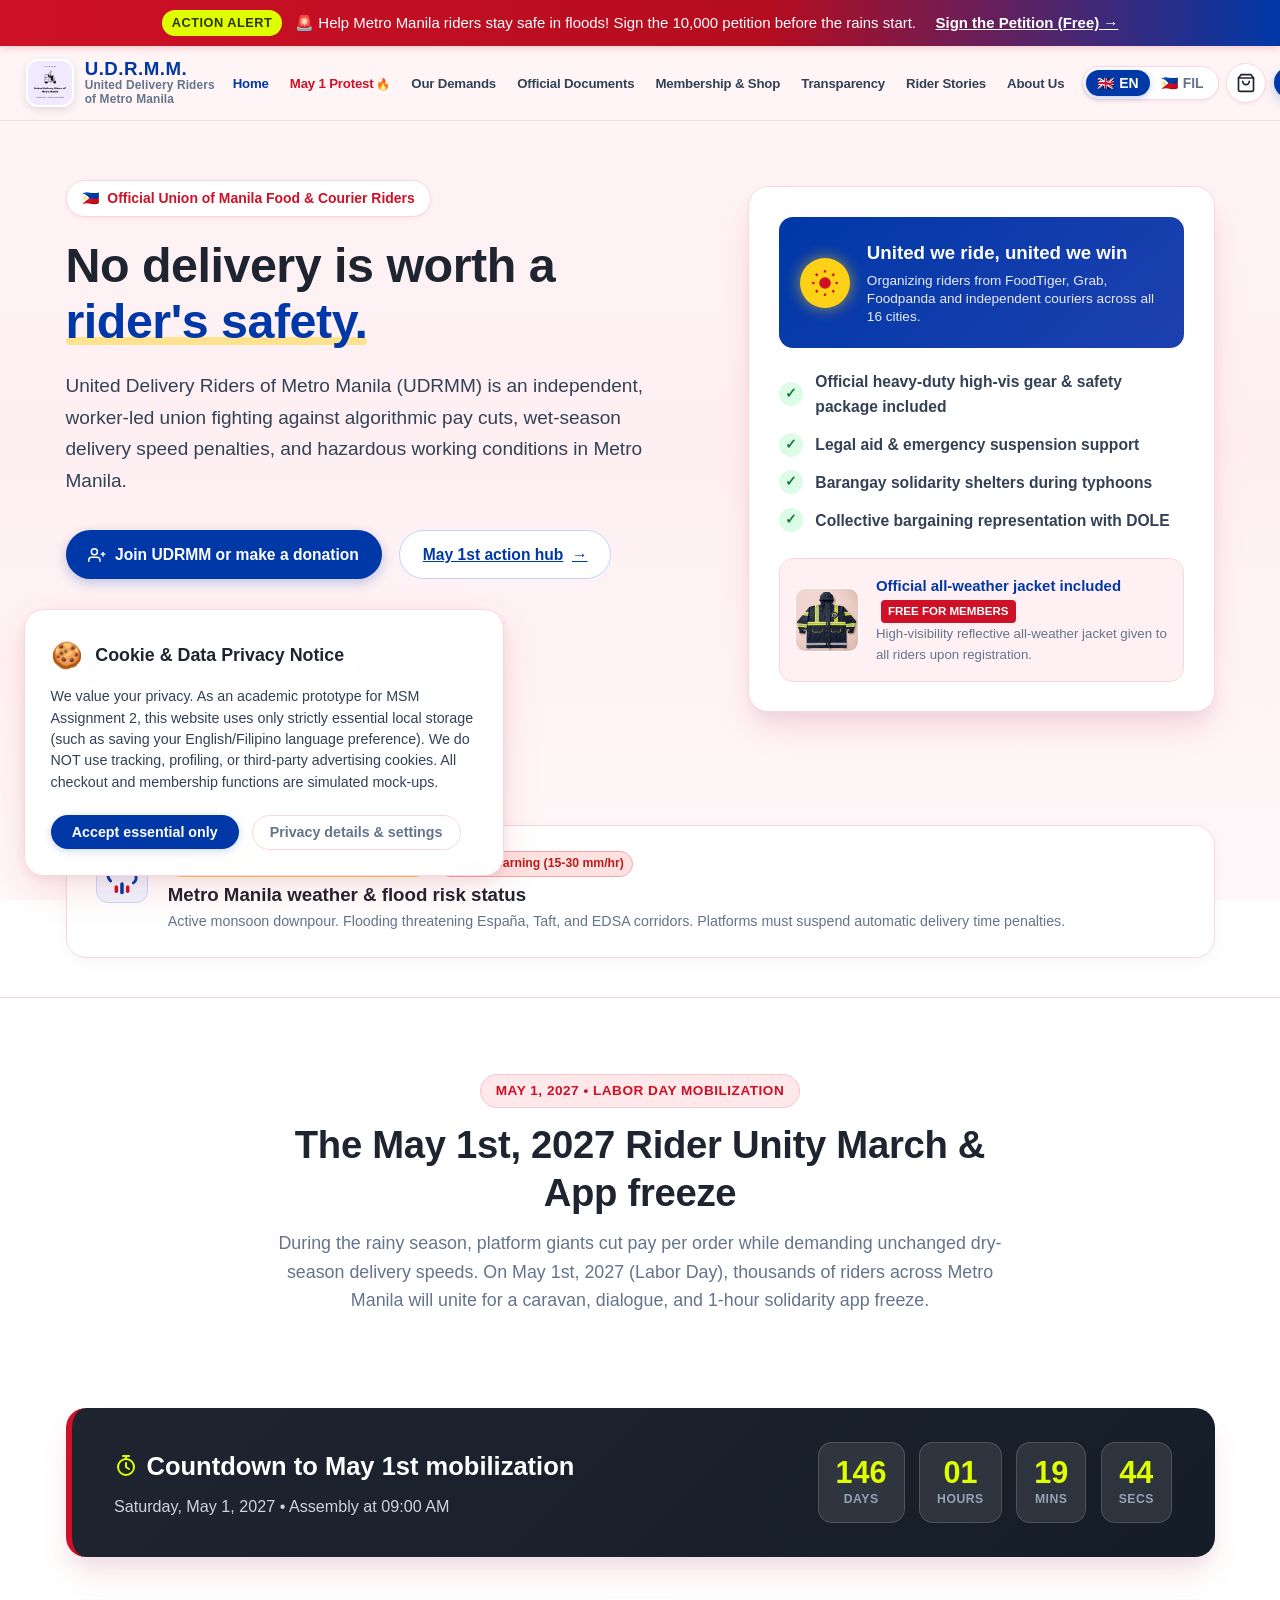
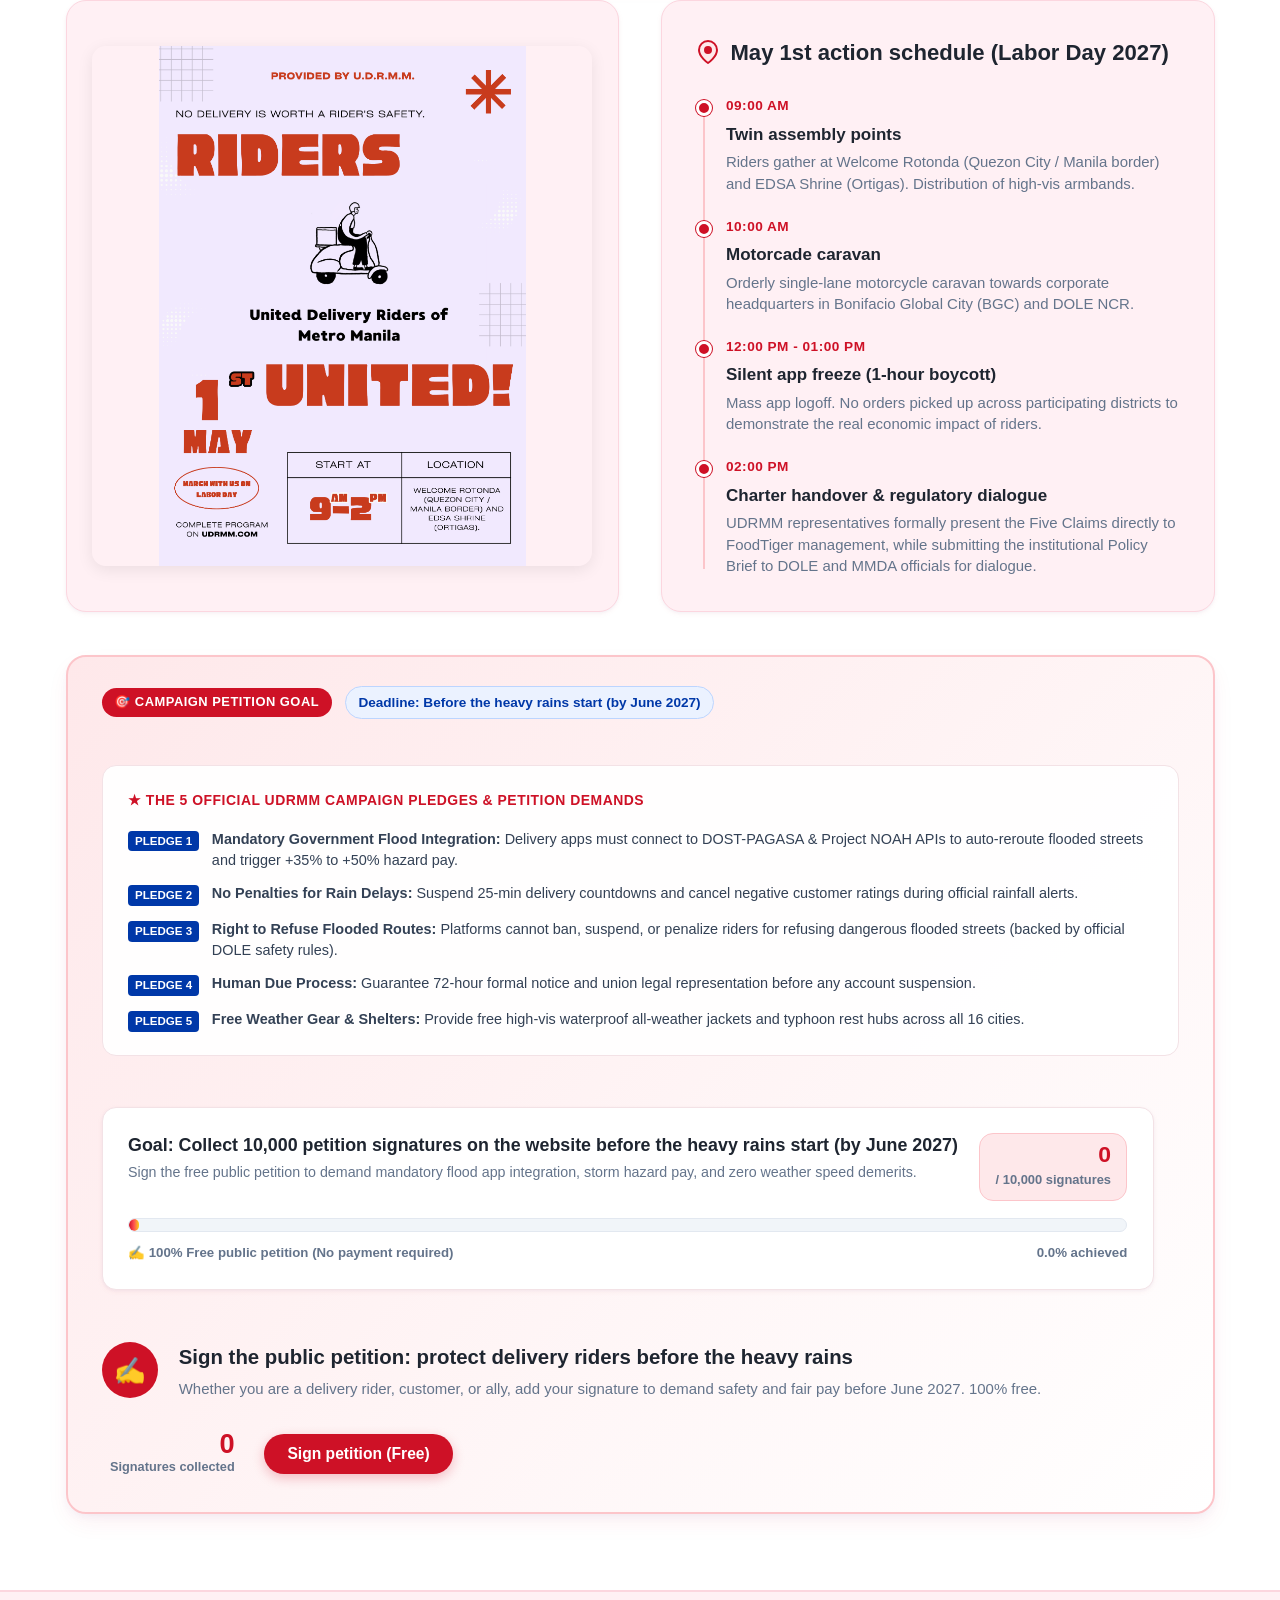
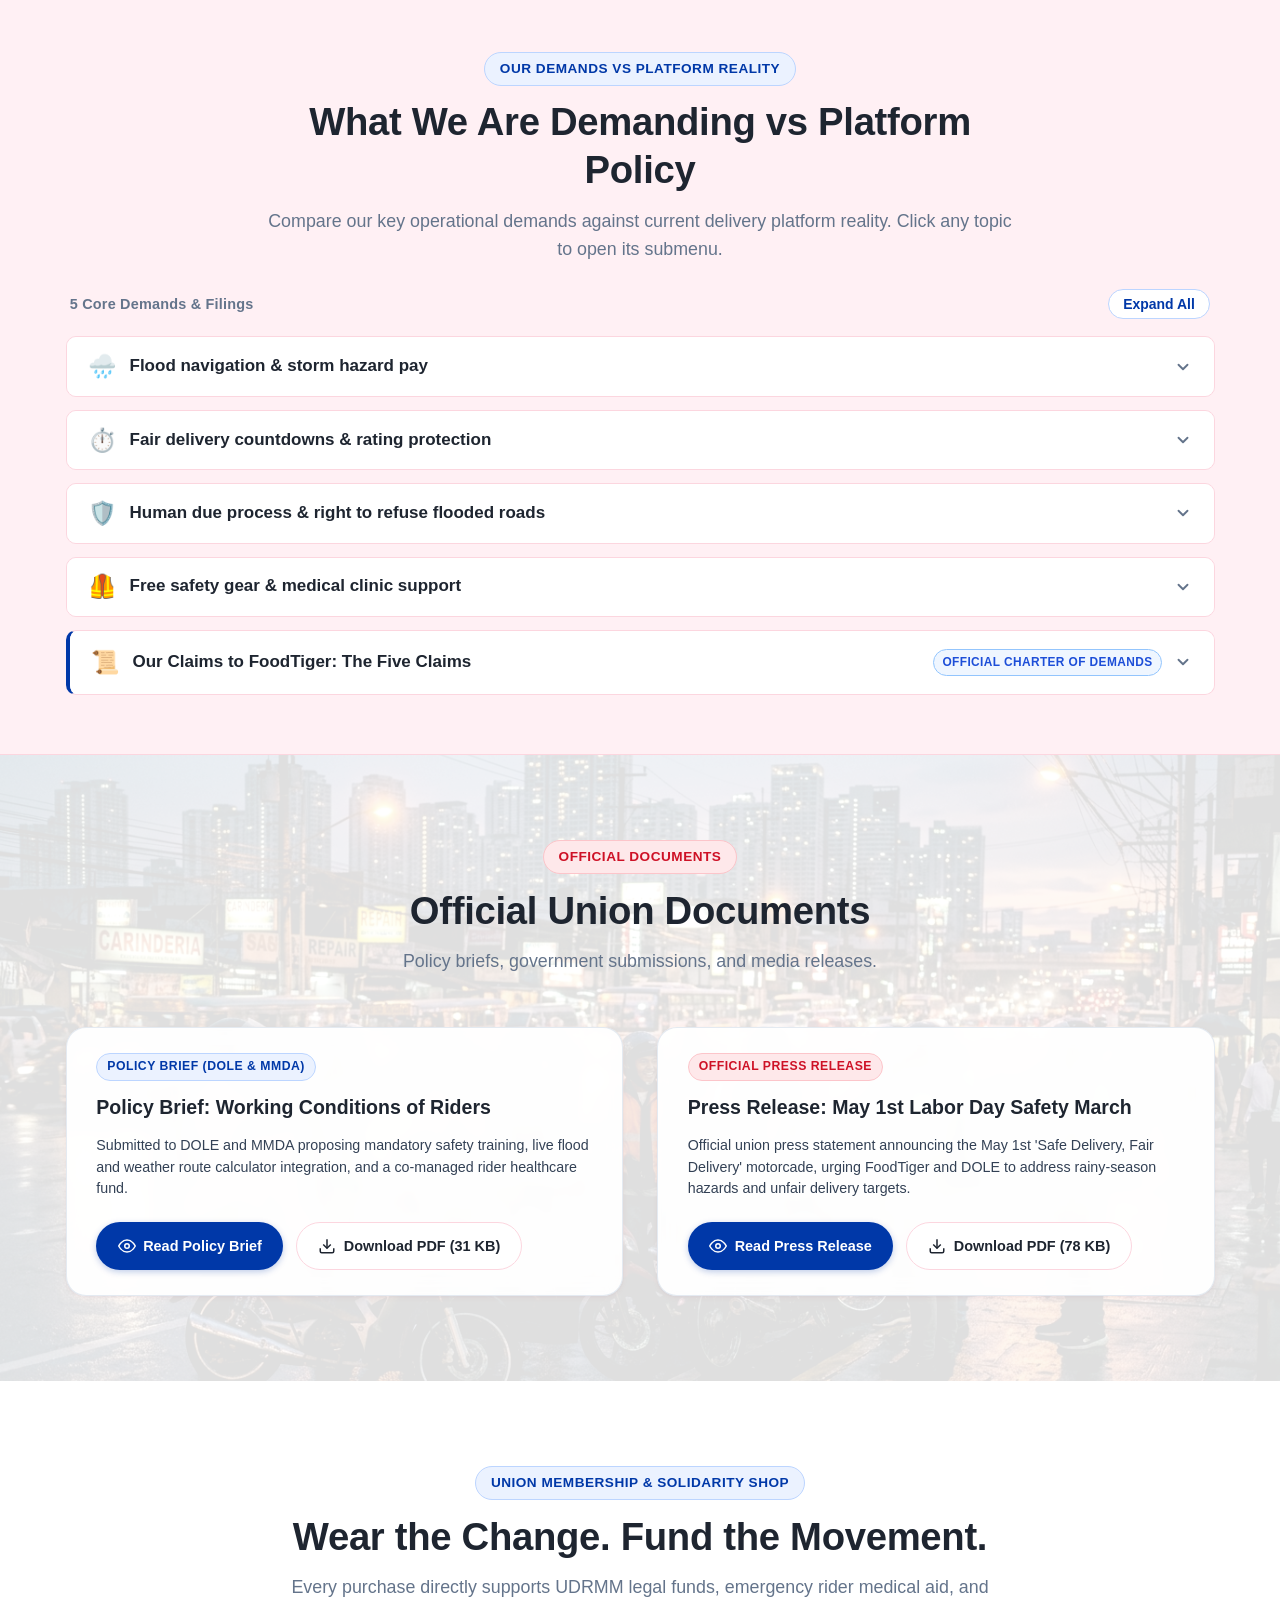
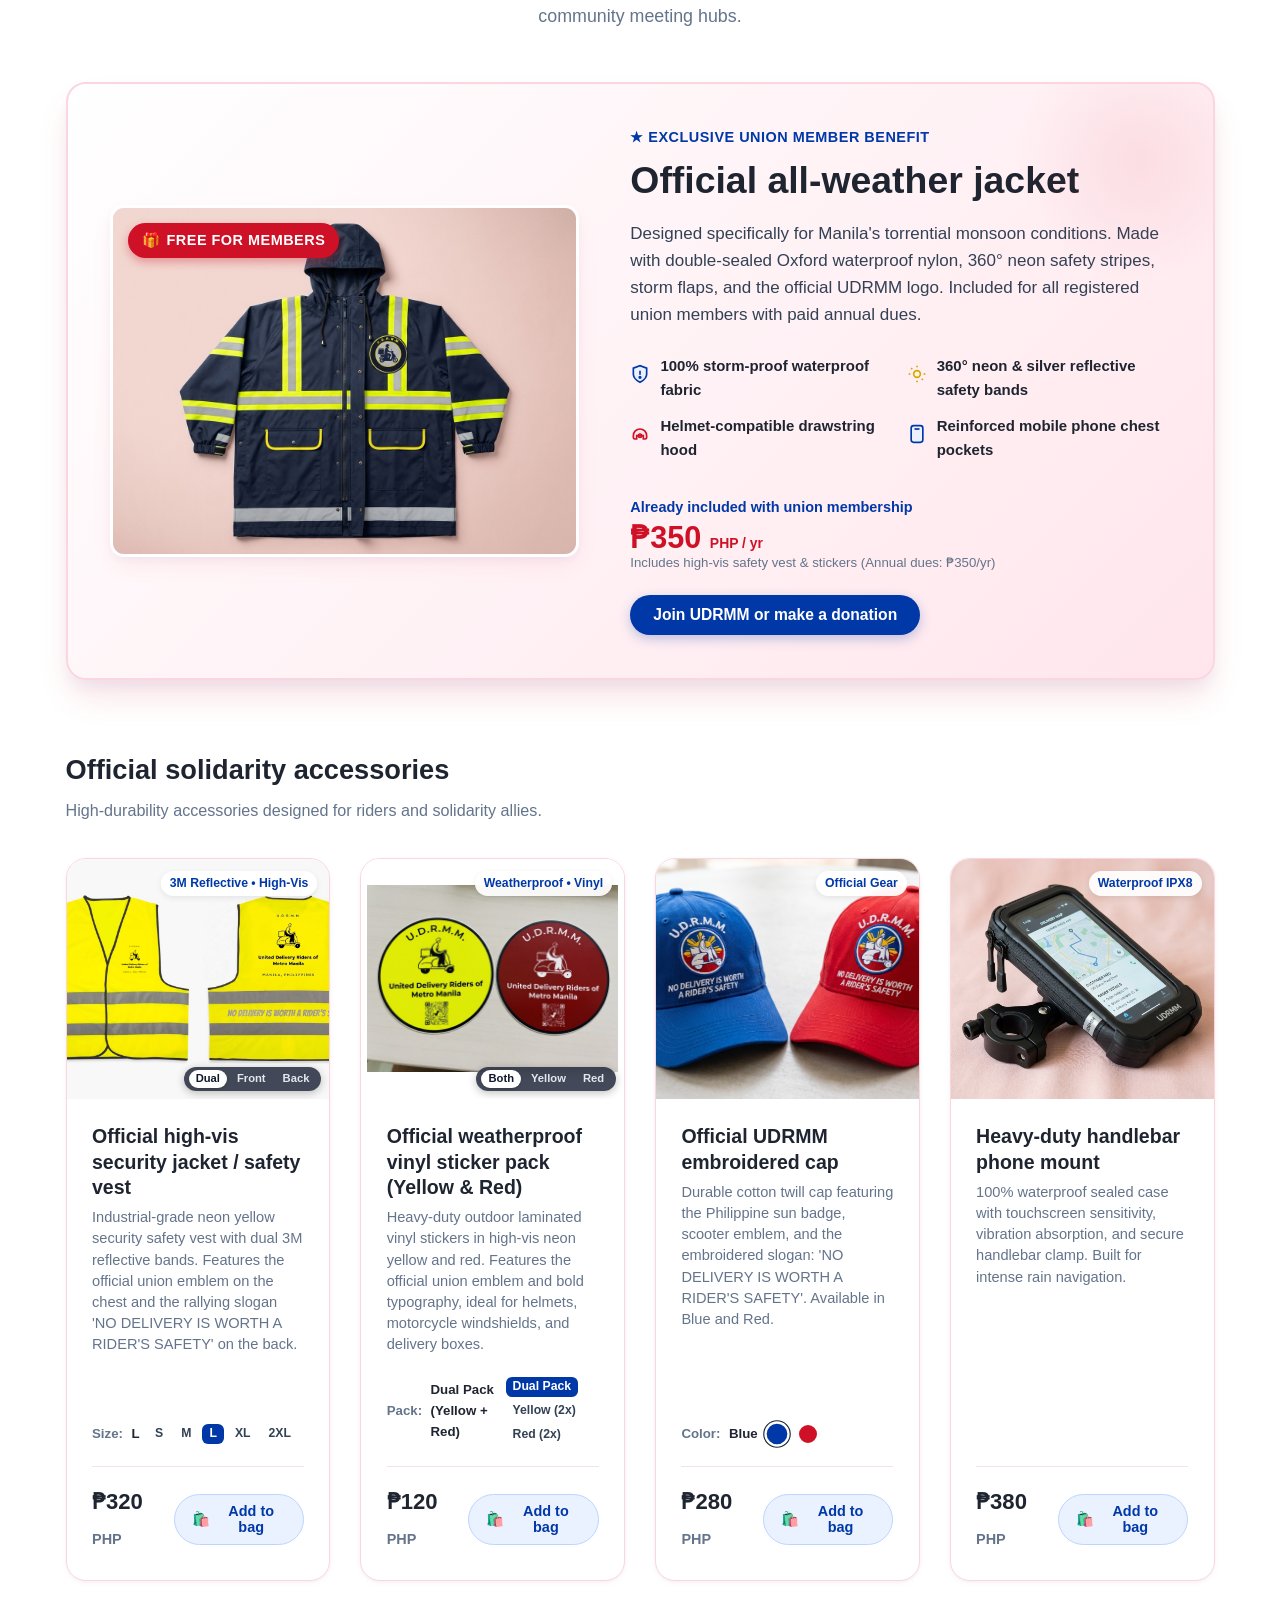
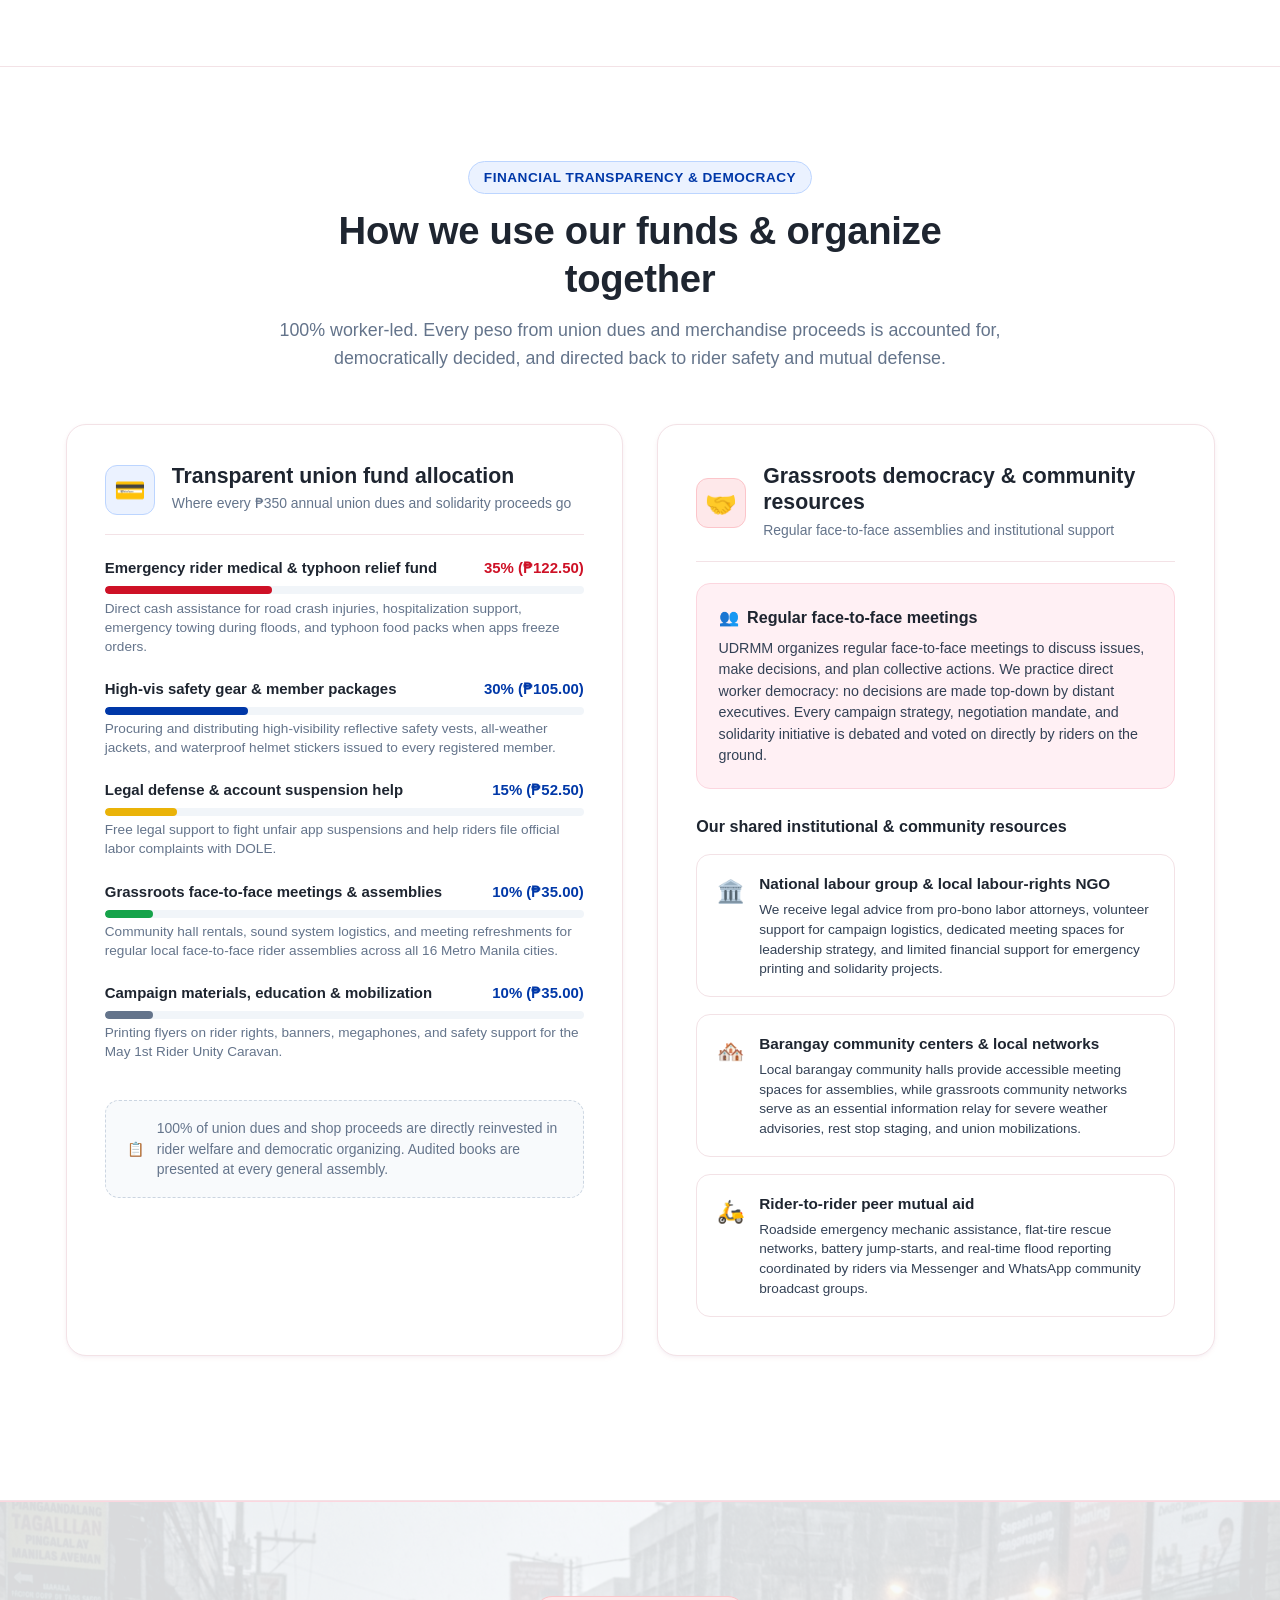
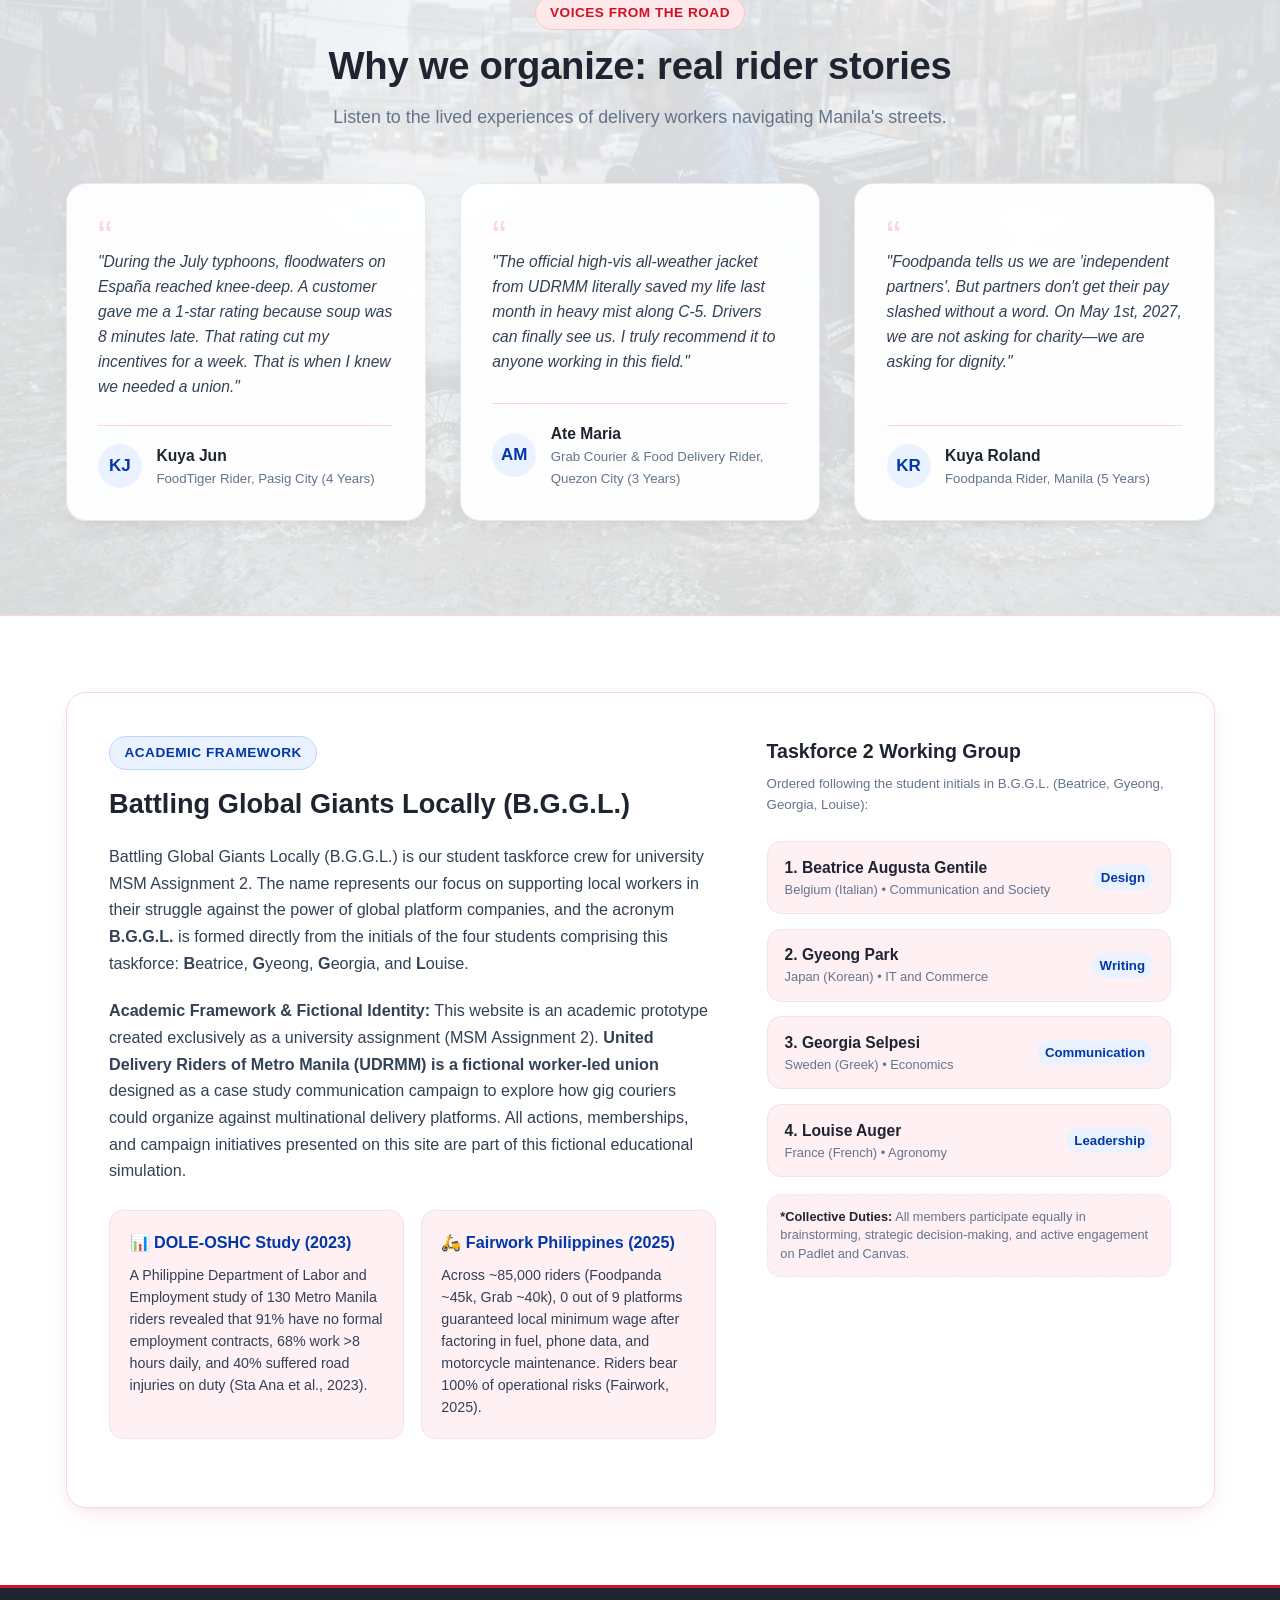
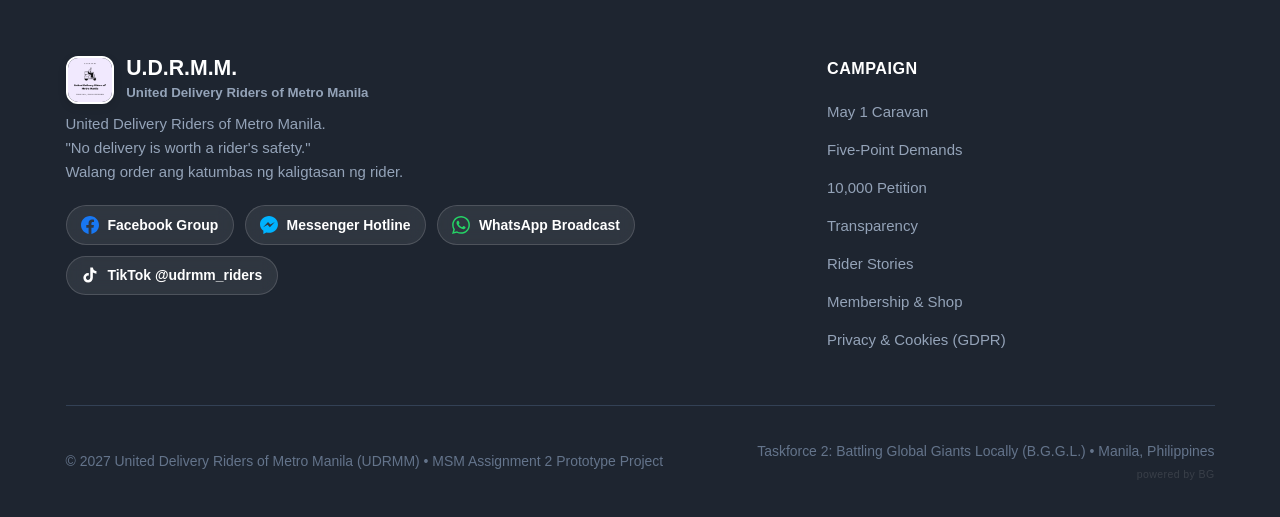
==== commit 2cd94e7b: "Simplify demands section design for enhanced readability and cleaner layout" ====
--- a/index.html
+++ b/index.html
@@ -407,10 +407,7 @@
 
         <!-- Demands Accordion Toolbar -->
         <div class="demands-toolbar">
-          <span class="demands-count-pill">
-            <span class="pill-dot" aria-hidden="true"></span>
-            <span data-i18n="demandsCountText">5 Core Demands &amp; Filings (Click to open)</span>
-          </span>
+          <span class="demands-count-label" data-i18n="demandsCountText">5 Core Demands &amp; Filings</span>
           <div class="demands-actions">
             <button type="button" class="btn-toggle-all" id="btn-toggle-demands" data-i18n="btnExpandAll">Expand All</button>
           </div>
@@ -424,53 +421,53 @@
               <div class="summary-main">
                 <span class="summary-emoji" aria-hidden="true">🌧️</span>
                 <h3 class="summary-title" data-i18n="dem1Title">Flood navigation & storm hazard pay</h3>
-                <span class="cd-badge badge-gov" data-i18n="dem1Badge">PAGASA &amp; NOAH MAPS</span>
-              </div>
-              <div class="summary-action">
-                <span class="accordion-hint" data-i18n="demandAccordionHint">View Demands vs Reality</span>
-                <svg class="accordion-chevron" width="20" height="20" viewBox="0 0 24 24" fill="none" stroke="currentColor" stroke-width="2.5" stroke-linecap="round" stroke-linejoin="round" aria-hidden="true"><polyline points="6 9 12 15 18 9"></polyline></svg>
+              </div>
+              <div class="summary-right">
+                <svg class="accordion-chevron" width="18" height="18" viewBox="0 0 24 24" fill="none" stroke="currentColor" stroke-width="2.5" stroke-linecap="round" stroke-linejoin="round" aria-hidden="true"><polyline points="6 9 12 15 18 9"></polyline></svg>
               </div>
             </summary>
             <div class="demand-accordion-body">
               <div class="demand-compare-grid">
-                <div class="cd-box cd-demand">
-                  <div class="cd-box-top">
-                    <span class="cd-pill cd-pill-demand" data-i18n="demDemandLabel">✓ UNION DEMAND</span>
+                <div class="comp-col comp-col-demand">
+                  <div class="comp-header">
+                    <svg class="comp-header-icon" width="18" height="18" viewBox="0 0 20 20" fill="currentColor" aria-hidden="true"><path fill-rule="evenodd" d="M10 18a8 8 0 100-16 8 8 0 000 16zm3.857-9.809a.75.75 0 00-1.214-.882l-3.483 4.79-1.88-1.88a.75.75 0 10-1.06 1.061l2.5 2.5a.75.75 0 001.137-.089l4-5.5z" clip-rule="evenodd"/></svg>
+                    <span class="comp-heading" data-i18n="demDemandLabel">✓ UNION DEMAND</span>
                   </div>
-                  <div class="cd-chip-list">
-                    <div class="cd-chip chip-demand">
-                      <span class="chip-dot">🟢</span>
+                  <ul class="comp-list">
+                    <li class="comp-item">
+                      <span class="comp-bullet" aria-hidden="true"></span>
                       <div><strong data-i18n="dem1D1Title">Live PAGASA/NOAH API:</strong> <span data-i18n="dem1D1Sub">Auto-reroute flooded corridors</span></div>
-                    </div>
-                    <div class="cd-chip chip-demand">
-                      <span class="chip-dot">🟢</span>
+                    </li>
+                    <li class="comp-item">
+                      <span class="comp-bullet" aria-hidden="true"></span>
                       <div><strong data-i18n="dem1D2Title">+35% to +50% Hazard Pay:</strong> <span data-i18n="dem1D2Sub">Fair danger compensation</span></div>
-                    </div>
-                    <div class="cd-chip chip-demand">
-                      <span class="chip-dot">🟢</span>
+                    </li>
+                    <li class="comp-item">
+                      <span class="comp-bullet" aria-hidden="true"></span>
                       <div><strong data-i18n="dem1D3Title">Pause Speed Timers:</strong> <span data-i18n="dem1D3Sub">Halt countdowns on flooded roads</span></div>
-                    </div>
+                    </li>
+                  </ul>
+                </div>
+
+                <div class="comp-col comp-col-reality">
+                  <div class="comp-header">
+                    <svg class="comp-header-icon" width="18" height="18" viewBox="0 0 20 20" fill="currentColor" aria-hidden="true"><path fill-rule="evenodd" d="M10 18a8 8 0 100-16 8 8 0 000 16zM8.28 7.22a.75.75 0 00-1.06 1.06L8.94 10l-1.72 1.72a.75.75 0 101.06 1.06L10 11.06l1.72 1.72a.75.75 0 101.06-1.06L11.06 10l1.72-1.72a.75.75 0 00-1.06-1.06L10 8.94 8.28 7.22z" clip-rule="evenodd"/></svg>
+                    <span class="comp-heading" data-i18n="demRealityLabel">✕ PLATFORM REALITY</span>
                   </div>
-                </div>
-
-                <div class="cd-box cd-reality">
-                  <div class="cd-box-top">
-                    <span class="cd-pill cd-pill-reality" data-i18n="demRealityLabel">✕ PLATFORM REALITY</span>
-                  </div>
-                  <div class="cd-chip-list">
-                    <div class="cd-chip chip-reality">
-                      <span class="chip-dot">🔴</span>
+                  <ul class="comp-list">
+                    <li class="comp-item">
+                      <span class="comp-bullet" aria-hidden="true"></span>
                       <div><strong data-i18n="dem1R1Title">Blind Routing:</strong> <span data-i18n="dem1R1Sub">Algorithms dispatch into flooded streets</span></div>
-                    </div>
-                    <div class="cd-chip chip-reality">
-                      <span class="chip-dot">🔴</span>
+                    </li>
+                    <li class="comp-item">
+                      <span class="comp-bullet" aria-hidden="true"></span>
                       <div><strong data-i18n="dem1R2Title">-20% Rainy Pay Cut:</strong> <span data-i18n="dem1R2Sub">Earnings slashed during downpours</span></div>
-                    </div>
-                    <div class="cd-chip chip-reality">
-                      <span class="chip-dot">🔴</span>
+                    </li>
+                    <li class="comp-item">
+                      <span class="comp-bullet" aria-hidden="true"></span>
                       <div><strong data-i18n="dem1R3Title">Engine &amp; Health Peril:</strong> <span data-i18n="dem1R3Sub">Flooded engines &amp; leptospirosis risks</span></div>
-                    </div>
-                  </div>
+                    </li>
+                  </ul>
                 </div>
               </div>
             </div>
@@ -482,53 +479,53 @@
               <div class="summary-main">
                 <span class="summary-emoji" aria-hidden="true">⏱️</span>
                 <h3 class="summary-title" data-i18n="dem2Title">Fair delivery countdowns & rating protection</h3>
-                <span class="cd-badge" data-i18n="dem2Badge">WEATHER TIMERS</span>
-              </div>
-              <div class="summary-action">
-                <span class="accordion-hint" data-i18n="demandAccordionHint">View Demands vs Reality</span>
-                <svg class="accordion-chevron" width="20" height="20" viewBox="0 0 24 24" fill="none" stroke="currentColor" stroke-width="2.5" stroke-linecap="round" stroke-linejoin="round" aria-hidden="true"><polyline points="6 9 12 15 18 9"></polyline></svg>
+              </div>
+              <div class="summary-right">
+                <svg class="accordion-chevron" width="18" height="18" viewBox="0 0 24 24" fill="none" stroke="currentColor" stroke-width="2.5" stroke-linecap="round" stroke-linejoin="round" aria-hidden="true"><polyline points="6 9 12 15 18 9"></polyline></svg>
               </div>
             </summary>
             <div class="demand-accordion-body">
               <div class="demand-compare-grid">
-                <div class="cd-box cd-demand">
-                  <div class="cd-box-top">
-                    <span class="cd-pill cd-pill-demand" data-i18n="demDemandLabel">✓ UNION DEMAND</span>
+                <div class="comp-col comp-col-demand">
+                  <div class="comp-header">
+                    <svg class="comp-header-icon" width="18" height="18" viewBox="0 0 20 20" fill="currentColor" aria-hidden="true"><path fill-rule="evenodd" d="M10 18a8 8 0 100-16 8 8 0 000 16zm3.857-9.809a.75.75 0 00-1.214-.882l-3.483 4.79-1.88-1.88a.75.75 0 10-1.06 1.061l2.5 2.5a.75.75 0 001.137-.089l4-5.5z" clip-rule="evenodd"/></svg>
+                    <span class="comp-heading" data-i18n="demDemandLabel">✓ UNION DEMAND</span>
                   </div>
-                  <div class="cd-chip-list">
-                    <div class="cd-chip chip-demand">
-                      <span class="chip-dot">🟢</span>
+                  <ul class="comp-list">
+                    <li class="comp-item">
+                      <span class="comp-bullet" aria-hidden="true"></span>
                       <div><strong data-i18n="dem2D1Title">Weather Time Buffers:</strong> <span data-i18n="dem2D1Sub">Dynamic delivery extensions</span></div>
-                    </div>
-                    <div class="cd-chip chip-demand">
-                      <span class="chip-dot">🟢</span>
+                    </li>
+                    <li class="comp-item">
+                      <span class="comp-bullet" aria-hidden="true"></span>
                       <div><strong data-i18n="dem2D2Title">Cancel 1-Star Demerits:</strong> <span data-i18n="dem2D2Sub">Wipe rain-delay customer ratings</span></div>
-                    </div>
-                    <div class="cd-chip chip-demand">
-                      <span class="chip-dot">🟢</span>
+                    </li>
+                    <li class="comp-item">
+                      <span class="comp-bullet" aria-hidden="true"></span>
                       <div><strong data-i18n="dem2D3Title">Safety Over Speed:</strong> <span data-i18n="dem2D3Sub">Safe driving on wet slippery roads</span></div>
-                    </div>
+                    </li>
+                  </ul>
+                </div>
+
+                <div class="comp-col comp-col-reality">
+                  <div class="comp-header">
+                    <svg class="comp-header-icon" width="18" height="18" viewBox="0 0 20 20" fill="currentColor" aria-hidden="true"><path fill-rule="evenodd" d="M10 18a8 8 0 100-16 8 8 0 000 16zM8.28 7.22a.75.75 0 00-1.06 1.06L8.94 10l-1.72 1.72a.75.75 0 101.06 1.06L10 11.06l1.72 1.72a.75.75 0 101.06-1.06L11.06 10l1.72-1.72a.75.75 0 00-1.06-1.06L10 8.94 8.28 7.22z" clip-rule="evenodd"/></svg>
+                    <span class="comp-heading" data-i18n="demRealityLabel">✕ PLATFORM REALITY</span>
                   </div>
-                </div>
-
-                <div class="cd-box cd-reality">
-                  <div class="cd-box-top">
-                    <span class="cd-pill cd-pill-reality" data-i18n="demRealityLabel">✕ PLATFORM REALITY</span>
-                  </div>
-                  <div class="cd-chip-list">
-                    <div class="cd-chip chip-reality">
-                      <span class="chip-dot">🔴</span>
+                  <ul class="comp-list">
+                    <li class="comp-item">
+                      <span class="comp-bullet" aria-hidden="true"></span>
                       <div><strong data-i18n="dem2R1Title">Fixed 25-Min Timers:</strong> <span data-i18n="dem2R1Sub">Same dry-season rules in knee-deep water</span></div>
-                    </div>
-                    <div class="cd-chip chip-reality">
-                      <span class="chip-dot">🔴</span>
+                    </li>
+                    <li class="comp-item">
+                      <span class="comp-bullet" aria-hidden="true"></span>
                       <div><strong data-i18n="dem2R2Title">Tier Demotions:</strong> <span data-i18n="dem2R2Sub">Bad ratings cut weekly rider income</span></div>
-                    </div>
-                    <div class="cd-chip chip-reality">
-                      <span class="chip-dot">🔴</span>
+                    </li>
+                    <li class="comp-item">
+                      <span class="comp-bullet" aria-hidden="true"></span>
                       <div><strong data-i18n="dem2R3Title">Red-Light Anxiety:</strong> <span data-i18n="dem2R3Sub">Countdown pressure causes crashes</span></div>
-                    </div>
-                  </div>
+                    </li>
+                  </ul>
                 </div>
               </div>
             </div>
@@ -540,53 +537,53 @@
               <div class="summary-main">
                 <span class="summary-emoji" aria-hidden="true">🛡️</span>
                 <h3 class="summary-title" data-i18n="dem3Title">Human due process & right to refuse flooded roads</h3>
-                <span class="cd-badge" data-i18n="dem3Badge">FAIR APPEALS</span>
-              </div>
-              <div class="summary-action">
-                <span class="accordion-hint" data-i18n="demandAccordionHint">View Demands vs Reality</span>
-                <svg class="accordion-chevron" width="20" height="20" viewBox="0 0 24 24" fill="none" stroke="currentColor" stroke-width="2.5" stroke-linecap="round" stroke-linejoin="round" aria-hidden="true"><polyline points="6 9 12 15 18 9"></polyline></svg>
+              </div>
+              <div class="summary-right">
+                <svg class="accordion-chevron" width="18" height="18" viewBox="0 0 24 24" fill="none" stroke="currentColor" stroke-width="2.5" stroke-linecap="round" stroke-linejoin="round" aria-hidden="true"><polyline points="6 9 12 15 18 9"></polyline></svg>
               </div>
             </summary>
             <div class="demand-accordion-body">
               <div class="demand-compare-grid">
-                <div class="cd-box cd-demand">
-                  <div class="cd-box-top">
-                    <span class="cd-pill cd-pill-demand" data-i18n="demDemandLabel">✓ UNION DEMAND</span>
+                <div class="comp-col comp-col-demand">
+                  <div class="comp-header">
+                    <svg class="comp-header-icon" width="18" height="18" viewBox="0 0 20 20" fill="currentColor" aria-hidden="true"><path fill-rule="evenodd" d="M10 18a8 8 0 100-16 8 8 0 000 16zm3.857-9.809a.75.75 0 00-1.214-.882l-3.483 4.79-1.88-1.88a.75.75 0 10-1.06 1.061l2.5 2.5a.75.75 0 001.137-.089l4-5.5z" clip-rule="evenodd"/></svg>
+                    <span class="comp-heading" data-i18n="demDemandLabel">✓ UNION DEMAND</span>
                   </div>
-                  <div class="cd-chip-list">
-                    <div class="cd-chip chip-demand">
-                      <span class="chip-dot">🟢</span>
+                  <ul class="comp-list">
+                    <li class="comp-item">
+                      <span class="comp-bullet" aria-hidden="true"></span>
                       <div><strong data-i18n="dem3D1Title">72-Hour Formal Notice:</strong> <span data-i18n="dem3D1Sub">Written review before suspension</span></div>
-                    </div>
-                    <div class="cd-chip chip-demand">
-                      <span class="chip-dot">🟢</span>
+                    </li>
+                    <li class="comp-item">
+                      <span class="comp-bullet" aria-hidden="true"></span>
                       <div><strong data-i18n="dem3D2Title">Union Representation:</strong> <span data-i18n="dem3D2Sub">UDRMM advocate at all appeals</span></div>
-                    </div>
-                    <div class="cd-chip chip-demand">
-                      <span class="chip-dot">🟢</span>
+                    </li>
+                    <li class="comp-item">
+                      <span class="comp-bullet" aria-hidden="true"></span>
                       <div><strong data-i18n="dem3D3Title">Safe Refusal Right:</strong> <span data-i18n="dem3D3Sub">No penalty to decline flooded routes</span></div>
-                    </div>
+                    </li>
+                  </ul>
+                </div>
+
+                <div class="comp-col comp-col-reality">
+                  <div class="comp-header">
+                    <svg class="comp-header-icon" width="18" height="18" viewBox="0 0 20 20" fill="currentColor" aria-hidden="true"><path fill-rule="evenodd" d="M10 18a8 8 0 100-16 8 8 0 000 16zM8.28 7.22a.75.75 0 00-1.06 1.06L8.94 10l-1.72 1.72a.75.75 0 101.06 1.06L10 11.06l1.72 1.72a.75.75 0 101.06-1.06L11.06 10l1.72-1.72a.75.75 0 00-1.06-1.06L10 8.94 8.28 7.22z" clip-rule="evenodd"/></svg>
+                    <span class="comp-heading" data-i18n="demRealityLabel">✕ PLATFORM REALITY</span>
                   </div>
-                </div>
-
-                <div class="cd-box cd-reality">
-                  <div class="cd-box-top">
-                    <span class="cd-pill cd-pill-reality" data-i18n="demRealityLabel">✕ PLATFORM REALITY</span>
-                  </div>
-                  <div class="cd-chip-list">
-                    <div class="cd-chip chip-reality">
-                      <span class="chip-dot">🔴</span>
+                  <ul class="comp-list">
+                    <li class="comp-item">
+                      <span class="comp-bullet" aria-hidden="true"></span>
                       <div><strong data-i18n="dem3R1Title">Instant Lockout:</strong> <span data-i18n="dem3R1Sub">Algorithmic ban without human review</span></div>
-                    </div>
-                    <div class="cd-chip chip-reality">
-                      <span class="chip-dot">🔴</span>
+                    </li>
+                    <li class="comp-item">
+                      <span class="comp-bullet" aria-hidden="true"></span>
                       <div><strong data-i18n="dem3R2Title">Chatbot Denial:</strong> <span data-i18n="dem3R2Sub">Automated cookie-cutter rejections</span></div>
-                    </div>
-                    <div class="cd-chip chip-reality">
-                      <span class="chip-dot">🔴</span>
+                    </li>
+                    <li class="comp-item">
+                      <span class="comp-bullet" aria-hidden="true"></span>
                       <div><strong data-i18n="dem3R3Title">Forced Danger:</strong> <span data-i18n="dem3R3Sub">Penalized for refusing submerged streets</span></div>
-                    </div>
-                  </div>
+                    </li>
+                  </ul>
                 </div>
               </div>
             </div>
@@ -598,72 +595,73 @@
               <div class="summary-main">
                 <span class="summary-emoji" aria-hidden="true">🦺</span>
                 <h3 class="summary-title" data-i18n="dem4Title">Free safety gear & medical clinic support</h3>
-                <span class="cd-badge" data-i18n="dem4Badge">WORKER HEALTH</span>
-              </div>
-              <div class="summary-action">
-                <span class="accordion-hint" data-i18n="demandAccordionHint">View Demands vs Reality</span>
-                <svg class="accordion-chevron" width="20" height="20" viewBox="0 0 24 24" fill="none" stroke="currentColor" stroke-width="2.5" stroke-linecap="round" stroke-linejoin="round" aria-hidden="true"><polyline points="6 9 12 15 18 9"></polyline></svg>
+              </div>
+              <div class="summary-right">
+                <svg class="accordion-chevron" width="18" height="18" viewBox="0 0 24 24" fill="none" stroke="currentColor" stroke-width="2.5" stroke-linecap="round" stroke-linejoin="round" aria-hidden="true"><polyline points="6 9 12 15 18 9"></polyline></svg>
               </div>
             </summary>
             <div class="demand-accordion-body">
               <div class="demand-compare-grid">
-                <div class="cd-box cd-demand">
-                  <div class="cd-box-top">
-                    <span class="cd-pill cd-pill-demand" data-i18n="demDemandLabel">✓ UNION DEMAND</span>
+                <div class="comp-col comp-col-demand">
+                  <div class="comp-header">
+                    <svg class="comp-header-icon" width="18" height="18" viewBox="0 0 20 20" fill="currentColor" aria-hidden="true"><path fill-rule="evenodd" d="M10 18a8 8 0 100-16 8 8 0 000 16zm3.857-9.809a.75.75 0 00-1.214-.882l-3.483 4.79-1.88-1.88a.75.75 0 10-1.06 1.061l2.5 2.5a.75.75 0 001.137-.089l4-5.5z" clip-rule="evenodd"/></svg>
+                    <span class="comp-heading" data-i18n="demDemandLabel">✓ UNION DEMAND</span>
                   </div>
-                  <div class="cd-chip-list">
-                    <div class="cd-chip chip-demand">
-                      <span class="chip-dot">🟢</span>
+                  <ul class="comp-list">
+                    <li class="comp-item">
+                      <span class="comp-bullet" aria-hidden="true"></span>
                       <div><strong data-i18n="dem4D1Title">Free All-Weather Gear:</strong> <span data-i18n="dem4D1Sub">Heavy-duty reflective raincoats</span></div>
-                    </div>
-                    <div class="cd-chip chip-demand">
-                      <span class="chip-dot">🟢</span>
+                    </li>
+                    <li class="comp-item">
+                      <span class="comp-bullet" aria-hidden="true"></span>
                       <div><strong data-i18n="dem4D2Title">16-City Medical Fund:</strong> <span data-i18n="dem4D2Sub">Emergency rider injury clinic aid</span></div>
-                    </div>
-                    <div class="cd-chip chip-demand">
-                      <span class="chip-dot">🟢</span>
+                    </li>
+                    <li class="comp-item">
+                      <span class="comp-bullet" aria-hidden="true"></span>
                       <div><strong data-i18n="dem4D3Title">Accident Coverage:</strong> <span data-i18n="dem4D3Sub">100% on-duty hospital support</span></div>
-                    </div>
+                    </li>
+                  </ul>
+                </div>
+
+                <div class="comp-col comp-col-reality">
+                  <div class="comp-header">
+                    <svg class="comp-header-icon" width="18" height="18" viewBox="0 0 20 20" fill="currentColor" aria-hidden="true"><path fill-rule="evenodd" d="M10 18a8 8 0 100-16 8 8 0 000 16zM8.28 7.22a.75.75 0 00-1.06 1.06L8.94 10l-1.72 1.72a.75.75 0 101.06 1.06L10 11.06l1.72 1.72a.75.75 0 101.06-1.06L11.06 10l1.72-1.72a.75.75 0 00-1.06-1.06L10 8.94 8.28 7.22z" clip-rule="evenodd"/></svg>
+                    <span class="comp-heading" data-i18n="demRealityLabel">✕ PLATFORM REALITY</span>
                   </div>
-                </div>
-
-                <div class="cd-box cd-reality">
-                  <div class="cd-box-top">
-                    <span class="cd-pill cd-pill-reality" data-i18n="demRealityLabel">✕ PLATFORM REALITY</span>
-                  </div>
-                  <div class="cd-chip-list">
-                    <div class="cd-chip chip-reality">
-                      <span class="chip-dot">🔴</span>
+                  <ul class="comp-list">
+                    <li class="comp-item">
+                      <span class="comp-bullet" aria-hidden="true"></span>
                       <div><strong data-i18n="dem4R1Title">100% Rider Expense:</strong> <span data-i18n="dem4R1Sub">Riders pay for gear, boots &amp; repairs</span></div>
-                    </div>
-                    <div class="cd-chip chip-reality">
-                      <span class="chip-dot">🔴</span>
+                    </li>
+                    <li class="comp-item">
+                      <span class="comp-bullet" aria-hidden="true"></span>
                       <div><strong data-i18n="dem4R2Title">Zero Medical Aid:</strong> <span data-i18n="dem4R2Sub">No insurance or hospital assistance</span></div>
-                    </div>
-                    <div class="cd-chip chip-reality">
-                      <span class="chip-dot">🔴</span>
+                    </li>
+                    <li class="comp-item">
+                      <span class="comp-bullet" aria-hidden="true"></span>
                       <div><strong data-i18n="dem4R3Title">Contractor Dodge:</strong> <span data-i18n="dem4R3Sub">Platforms evade duty of care</span></div>
-                    </div>
-                  </div>
-                </div>
-              </div>
-            </div>
+                    </li>
+                  </ul>
+                </div>
+              </div>
+            </div>
+          </details>
+
           <!-- Accordion 5: FoodTiger Charter -->
           <details class="demand-accordion demand-accordion-charter">
             <summary class="demand-accordion-summary">
               <div class="summary-main">
                 <span class="summary-emoji" aria-hidden="true">📜</span>
                 <h3 class="summary-title" data-i18n="charterHeading">Our Claims to FoodTiger: The Five Claims</h3>
+              </div>
+              <div class="summary-right">
                 <span class="cd-badge badge-charter" data-i18n="charterBadge">OFFICIAL CHARTER</span>
-              </div>
-              <div class="summary-action">
-                <span class="accordion-hint" data-i18n="demandCharterHint">View Charter &amp; Claims</span>
-                <svg class="accordion-chevron" width="20" height="20" viewBox="0 0 24 24" fill="none" stroke="currentColor" stroke-width="2.5" stroke-linecap="round" stroke-linejoin="round" aria-hidden="true"><polyline points="6 9 12 15 18 9"></polyline></svg>
+                <svg class="accordion-chevron" width="18" height="18" viewBox="0 0 24 24" fill="none" stroke="currentColor" stroke-width="2.5" stroke-linecap="round" stroke-linejoin="round" aria-hidden="true"><polyline points="6 9 12 15 18 9"></polyline></svg>
               </div>
             </summary>
             <div class="demand-accordion-body">
-              <div class="charter-accordion-wrap">
-                <div class="charter-accordion-info">
+              <div class="charter-clean-layout">
+                <div class="charter-clean-info">
                   <p class="charter-desc" data-i18n="charterDesc">
                     Official union charter formally delivered to FoodTiger management demanding fair pay transparency, weather-adjusted delivery times, safety allowances, and human review for suspensions.
                   </p>
@@ -671,7 +669,7 @@
                     "We want dialogue, not conflict. We are not asking FoodTiger to leave — we are asking FoodTiger to treat Manila's riders with dignity, fair pay, and basic safety."
                   </blockquote>
                 </div>
-                <div class="charter-accordion-actions">
+                <div class="charter-clean-actions">
                   <a href="assets/docs/udrmm-claims-to-foodtiger.pdf" target="_blank" rel="noopener noreferrer" class="btn-charter-view">
                     <svg width="18" height="18" viewBox="0 0 24 24" fill="none" stroke="currentColor" stroke-width="2"><path d="M1 12s4-8 11-8 11 8 11 8-4 8-11 8-11-8-11-8z"></path><circle cx="12" cy="12" r="3"></circle></svg>
                     <span data-i18n="btnViewCharter">Read FoodTiger Claims</span>
--- a/style.css
+++ b/style.css
@@ -939,13 +939,13 @@
    OUR DEMANDS VS PLATFORM REALITY SECTION (ACCORDIONS)
    ========================================================= */
 .demands-section {
-  padding: 3rem 0;
+  padding: 3.5rem 0;
   background: var(--bg-card-soft);
   border-top: 1px solid var(--border-subtle);
 }
 
 .demands-section .section-header {
-  margin-bottom: 1.25rem;
+  margin-bottom: 1.5rem;
   text-align: center;
 }
 
@@ -955,36 +955,22 @@
   justify-content: space-between;
   gap: 1rem;
   margin-bottom: 1rem;
-  flex-wrap: wrap;
-}
-
-.demands-count-pill {
-  display: inline-flex;
-  align-items: center;
-  gap: 0.5rem;
-  font-size: 0.8rem;
+  padding: 0 0.25rem;
+}
+
+.demands-count-label {
+  font-size: 0.85rem;
   font-weight: 700;
   color: var(--text-muted);
-  background: #FFFFFF;
-  border: 1px solid var(--border-subtle);
-  padding: 0.35rem 0.8rem;
-  border-radius: var(--radius-pill);
-}
-
-.demands-count-pill .pill-dot {
-  width: 7px;
-  height: 7px;
-  border-radius: 50%;
-  background: var(--ph-blue);
-  display: inline-block;
+  letter-spacing: 0.2px;
 }
 
 .btn-toggle-all {
   display: inline-flex;
   align-items: center;
-  gap: 0.4rem;
-  padding: 0.35rem 0.9rem;
-  font-size: 0.8rem;
+  gap: 0.35rem;
+  padding: 0.35rem 0.85rem;
+  font-size: 0.82rem;
   font-weight: 700;
   font-family: inherit;
   color: var(--ph-blue);
@@ -1009,7 +995,7 @@
 .demand-accordion {
   background: #FFFFFF;
   border: 1.5px solid var(--border-subtle);
-  border-radius: var(--radius-md);
+  border-radius: 10px;
   overflow: hidden;
   transition: border-color 0.2s ease, box-shadow 0.2s ease;
 }
@@ -1021,7 +1007,7 @@
 
 .demand-accordion[open] {
   border-color: var(--ph-blue-border);
-  box-shadow: var(--shadow-md);
+  box-shadow: 0 4px 12px rgba(0, 56, 168, 0.06);
 }
 
 .demand-accordion.demand-accordion-charter {
@@ -1036,14 +1022,14 @@
 .demand-accordion-summary {
   list-style: none;
   cursor: pointer;
-  padding: 0.95rem 1.25rem;
+  padding: 1.05rem 1.25rem;
   display: flex;
   align-items: center;
   justify-content: space-between;
   gap: 1rem;
   background: #FFFFFF;
   user-select: none;
-  transition: background-color 0.2s ease;
+  transition: background-color 0.15s ease;
 }
 
 .demand-accordion-summary::-webkit-details-marker,
@@ -1064,33 +1050,39 @@
   display: flex;
   align-items: center;
   gap: 0.75rem;
-  flex-wrap: wrap;
 }
 
 .summary-emoji {
-  font-size: 1.3rem;
+  font-size: 1.35rem;
   line-height: 1;
   flex-shrink: 0;
 }
 
 .summary-title {
-  font-size: 0.98rem;
-  font-weight: 800;
+  font-size: 1rem;
+  font-weight: 700;
   color: var(--text-main);
   margin: 0;
-  line-height: 1.3;
+  line-height: 1.35;
+}
+
+.summary-right {
+  display: flex;
+  align-items: center;
+  gap: 0.75rem;
+  flex-shrink: 0;
 }
 
 .cd-badge {
-  font-size: 0.68rem;
+  font-size: 0.7rem;
   font-weight: 800;
-  padding: 2px 7px;
+  padding: 3px 8px;
   border-radius: var(--radius-pill);
   background: var(--ph-blue-light);
   color: var(--ph-blue);
   border: 1px solid var(--ph-blue-border);
   text-transform: uppercase;
-  letter-spacing: 0.35px;
+  letter-spacing: 0.4px;
   white-space: nowrap;
 }
 
@@ -1106,31 +1098,9 @@
   border-color: #93C5FD;
 }
 
-.summary-action {
-  display: flex;
-  align-items: center;
-  gap: 0.65rem;
-  flex-shrink: 0;
-}
-
-.accordion-hint {
-  font-size: 0.75rem;
-  font-weight: 700;
-  color: var(--ph-blue);
-  background: var(--ph-blue-light);
-  padding: 3px 9px;
-  border-radius: var(--radius-pill);
-  transition: all 0.2s ease;
-}
-
-.demand-accordion[open] .accordion-hint {
-  background: #E2E8F0;
-  color: #475569;
-}
-
 .accordion-chevron {
   color: var(--text-muted);
-  transition: transform 0.25s cubic-bezier(0.4, 0, 0.2, 1), color 0.2s ease;
+  transition: transform 0.25s cubic-bezier(0.4, 0, 0.2, 1), color 0.15s ease;
 }
 
 .demand-accordion[open] .accordion-chevron {
@@ -1139,148 +1109,144 @@
 }
 
 .demand-accordion-body {
-  padding: 1.15rem 1.25rem;
+  padding: 1.25rem 1.35rem;
   background: #FFFFFF;
 }
 
+/* 2-Column Comparison Layout with Clean Readability */
 .demand-compare-grid {
   display: grid;
   grid-template-columns: 1fr 1fr;
-  gap: 1.15rem;
-}
-
-.cd-box {
+  gap: 1.25rem;
+}
+
+.comp-col {
   border-radius: 8px;
-  padding: 0.95rem 1.1rem;
+  padding: 1.15rem 1.25rem;
   display: flex;
   flex-direction: column;
-  gap: 0.6rem;
-}
-
-.cd-box.cd-demand {
-  background: #F0FDF4;
-  border: 1.5px solid #86EFAC;
-}
-
-.cd-box.cd-reality {
-  background: #FEF2F2;
-  border: 1.5px solid #FCA5A5;
-}
-
-.cd-box-top {
-  display: flex;
-  align-items: center;
-  justify-content: space-between;
-}
-
-.cd-pill {
-  font-size: 0.68rem;
-  font-weight: 900;
-  letter-spacing: 0.4px;
+  gap: 0.85rem;
+}
+
+.comp-col-demand {
+  background: #F8FCF9;
+  border: 1px solid #D1FAE5;
+}
+
+.comp-col-reality {
+  background: #FEF9F9;
+  border: 1px solid #FEE2E2;
+}
+
+.comp-header {
+  display: flex;
+  align-items: center;
+  gap: 0.5rem;
+  padding-bottom: 0.65rem;
+  border-bottom: 1px solid rgba(0, 0, 0, 0.06);
+}
+
+.comp-col-demand .comp-header {
+  color: #15803D;
+}
+
+.comp-col-reality .comp-header {
+  color: #B91C1C;
+}
+
+.comp-header-icon {
+  flex-shrink: 0;
+}
+
+.comp-heading {
+  font-size: 0.82rem;
+  font-weight: 800;
   text-transform: uppercase;
-  padding: 2px 7px;
-  border-radius: 4px;
-  display: inline-block;
-  line-height: 1.2;
-}
-
-.cd-pill-demand {
+  letter-spacing: 0.5px;
+}
+
+.comp-list {
+  list-style: none;
+  padding: 0;
+  margin: 0;
+  display: flex;
+  flex-direction: column;
+  gap: 0.75rem;
+}
+
+.comp-item {
+  display: flex;
+  align-items: flex-start;
+  gap: 0.55rem;
+  font-size: 0.9rem;
+  line-height: 1.55;
+  color: var(--text-body);
+}
+
+.comp-bullet {
+  flex-shrink: 0;
+  width: 6px;
+  height: 6px;
+  border-radius: 50%;
+  margin-top: 0.5rem;
+}
+
+.comp-col-demand .comp-bullet {
   background: #16A34A;
-  color: #FFFFFF;
-}
-
-.cd-pill-reality {
+}
+
+.comp-col-reality .comp-bullet {
   background: #DC2626;
-  color: #FFFFFF;
-}
-
-.cd-chip-list {
-  display: flex;
-  flex-direction: column;
-  gap: 0.4rem;
-}
-
-.cd-chip {
-  display: flex;
-  align-items: flex-start;
-  gap: 0.45rem;
-  font-size: 0.8rem;
-  line-height: 1.35;
-  padding: 0.4rem 0.6rem;
-  border-radius: 5px;
-}
-
-.cd-chip.chip-demand {
-  background: rgba(255, 255, 255, 0.9);
-  color: #14532D;
-  border: 1px solid rgba(134, 239, 172, 0.7);
-}
-
-.cd-chip.chip-reality {
-  background: rgba(255, 255, 255, 0.9);
-  color: #7F1D1D;
-  border: 1px solid rgba(252, 165, 165, 0.7);
-}
-
-.chip-dot {
-  font-size: 0.65rem;
-  line-height: 1.4;
-  flex-shrink: 0;
-}
-
-.cd-chip strong {
-  font-weight: 800;
-  color: inherit;
-}
-
-.cd-chip span {
-  font-weight: 500;
-  color: inherit;
-  opacity: 0.95;
-}
-
-/* FoodTiger Charter inside Accordion */
-.charter-accordion-wrap {
+}
+
+.comp-item strong {
+  font-weight: 700;
+  color: var(--text-main);
+  margin-right: 0.25rem;
+}
+
+/* Charter Layout inside Accordion */
+.charter-clean-layout {
   display: grid;
   grid-template-columns: 1fr auto;
-  gap: 1.5rem;
+  gap: 1.75rem;
   align-items: center;
   background: #F8FAFC;
   border: 1px solid var(--border-subtle);
   border-radius: 8px;
-  padding: 1.15rem 1.25rem;
-}
-
-.charter-accordion-info {
+  padding: 1.25rem 1.5rem;
+}
+
+.charter-clean-info {
   display: flex;
   flex-direction: column;
-  gap: 0.75rem;
+  gap: 0.85rem;
 }
 
 .charter-desc {
-  font-size: 0.88rem;
+  font-size: 0.92rem;
   color: var(--text-body);
-  line-height: 1.55;
+  line-height: 1.6;
   margin: 0;
 }
 
 .charter-quote {
   margin: 0;
-  padding: 0.65rem 0.85rem;
+  padding: 0.75rem 1rem;
   background: var(--ph-blue-light);
   border-left: 3px solid var(--ph-blue);
   border-radius: 0 6px 6px 0;
   font-style: italic;
-  font-size: 0.84rem;
+  font-size: 0.88rem;
   color: var(--ph-blue-dark);
-  line-height: 1.45;
-}
-
-.charter-accordion-actions {
+  line-height: 1.5;
+}
+
+.charter-clean-actions {
   display: flex;
   flex-direction: column;
-  gap: 0.65rem;
-  min-width: 220px;
+  gap: 0.75rem;
+  min-width: 210px;
 }
 
 .btn-charter-view,
@@ -1290,7 +1256,7 @@
   justify-content: center;
   gap: 0.45rem;
   padding: 0.65rem 1.15rem;
-  font-size: 0.82rem;
+  font-size: 0.84rem;
   font-weight: 700;
   border-radius: var(--radius-pill);
   text-decoration: none;
@@ -1327,28 +1293,29 @@
 @media (max-width: 768px) {
   .demand-compare-grid {
     grid-template-columns: 1fr;
-    gap: 0.75rem;
-  }
-  .charter-accordion-wrap {
+    gap: 0.85rem;
+  }
+  .charter-clean-layout {
     grid-template-columns: 1fr;
-    gap: 1rem;
-  }
-  .charter-accordion-actions {
+    gap: 1.25rem;
+  }
+  .charter-clean-actions {
     width: 100%;
     min-width: 0;
   }
   .demand-accordion-summary {
-    padding: 0.85rem 1rem;
+    padding: 0.9rem 1rem;
     gap: 0.5rem;
   }
   .summary-title {
-    font-size: 0.88rem;
-  }
-  .accordion-hint {
-    display: none;
+    font-size: 0.92rem;
+  }
+  .cd-badge {
+    font-size: 0.65rem;
+    padding: 2px 6px;
   }
   .demand-accordion-body {
-    padding: 0.85rem;
+    padding: 0.95rem;
   }
 }
 
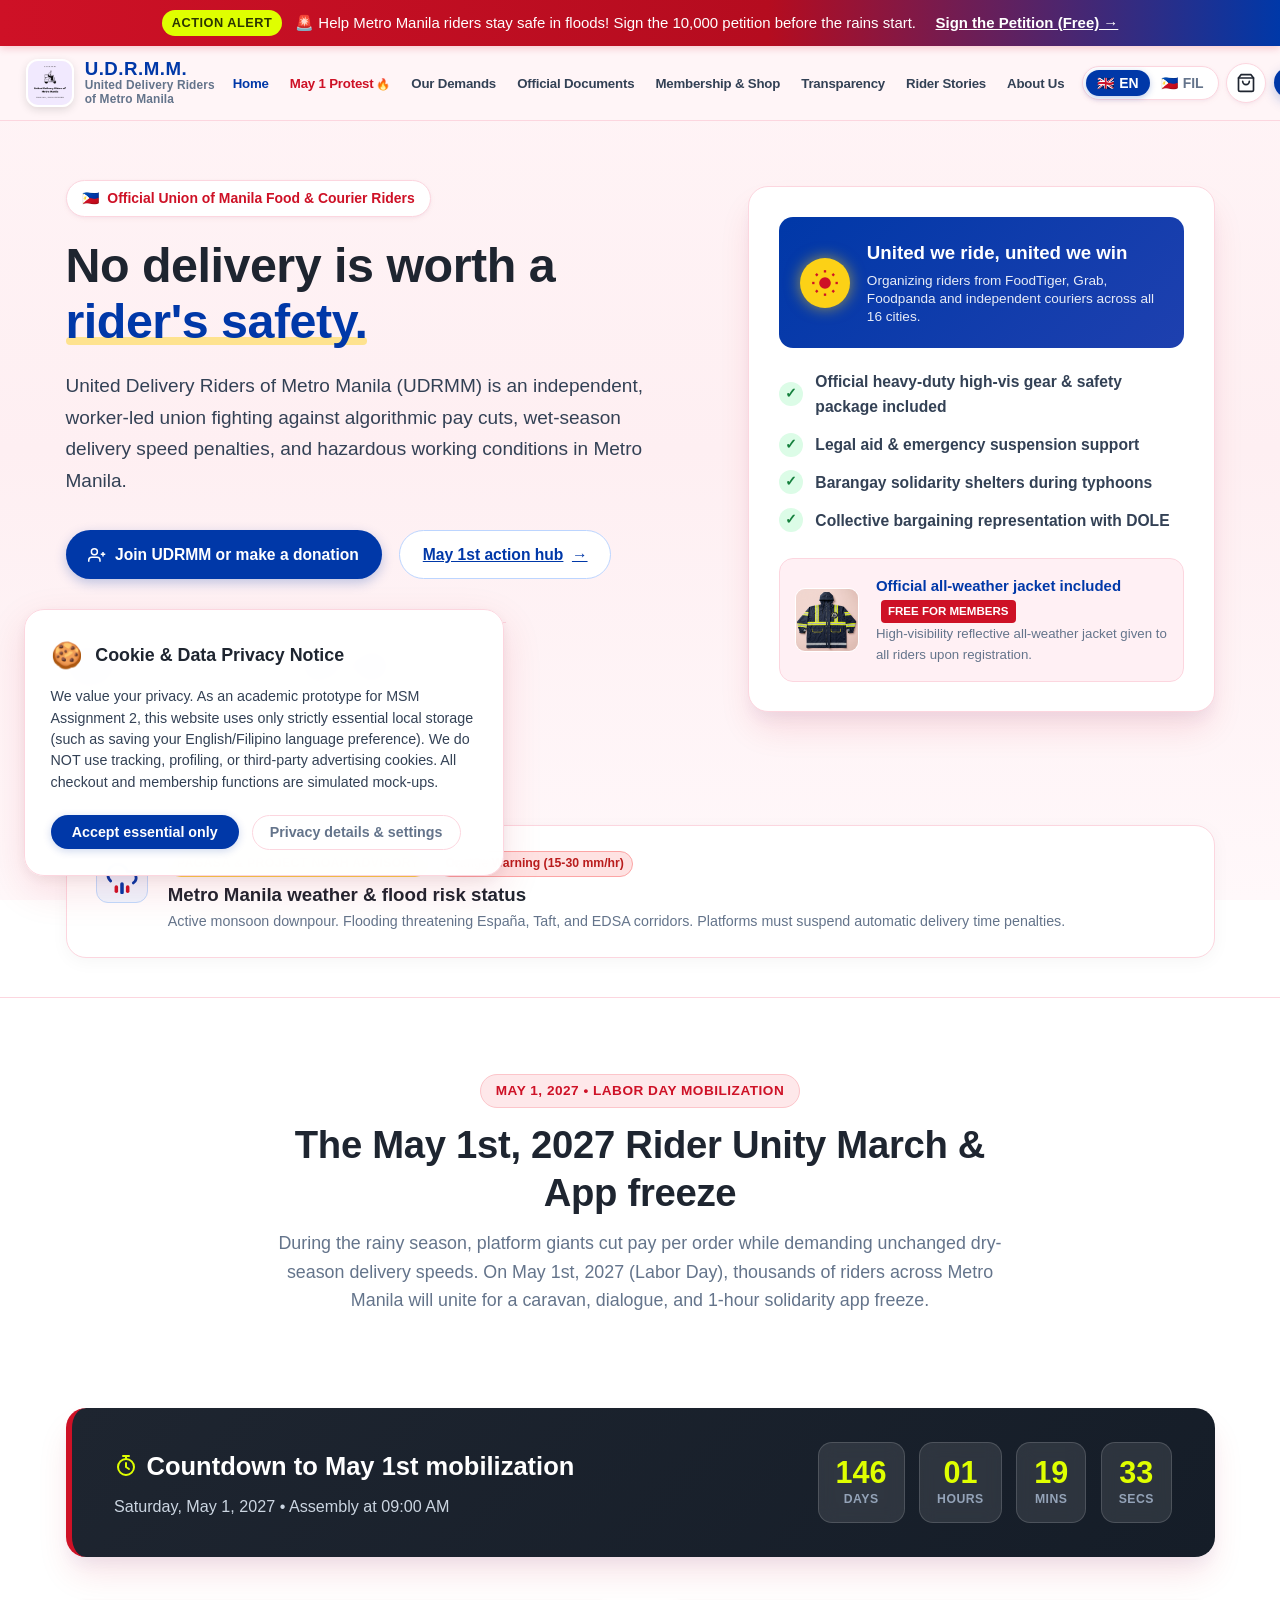
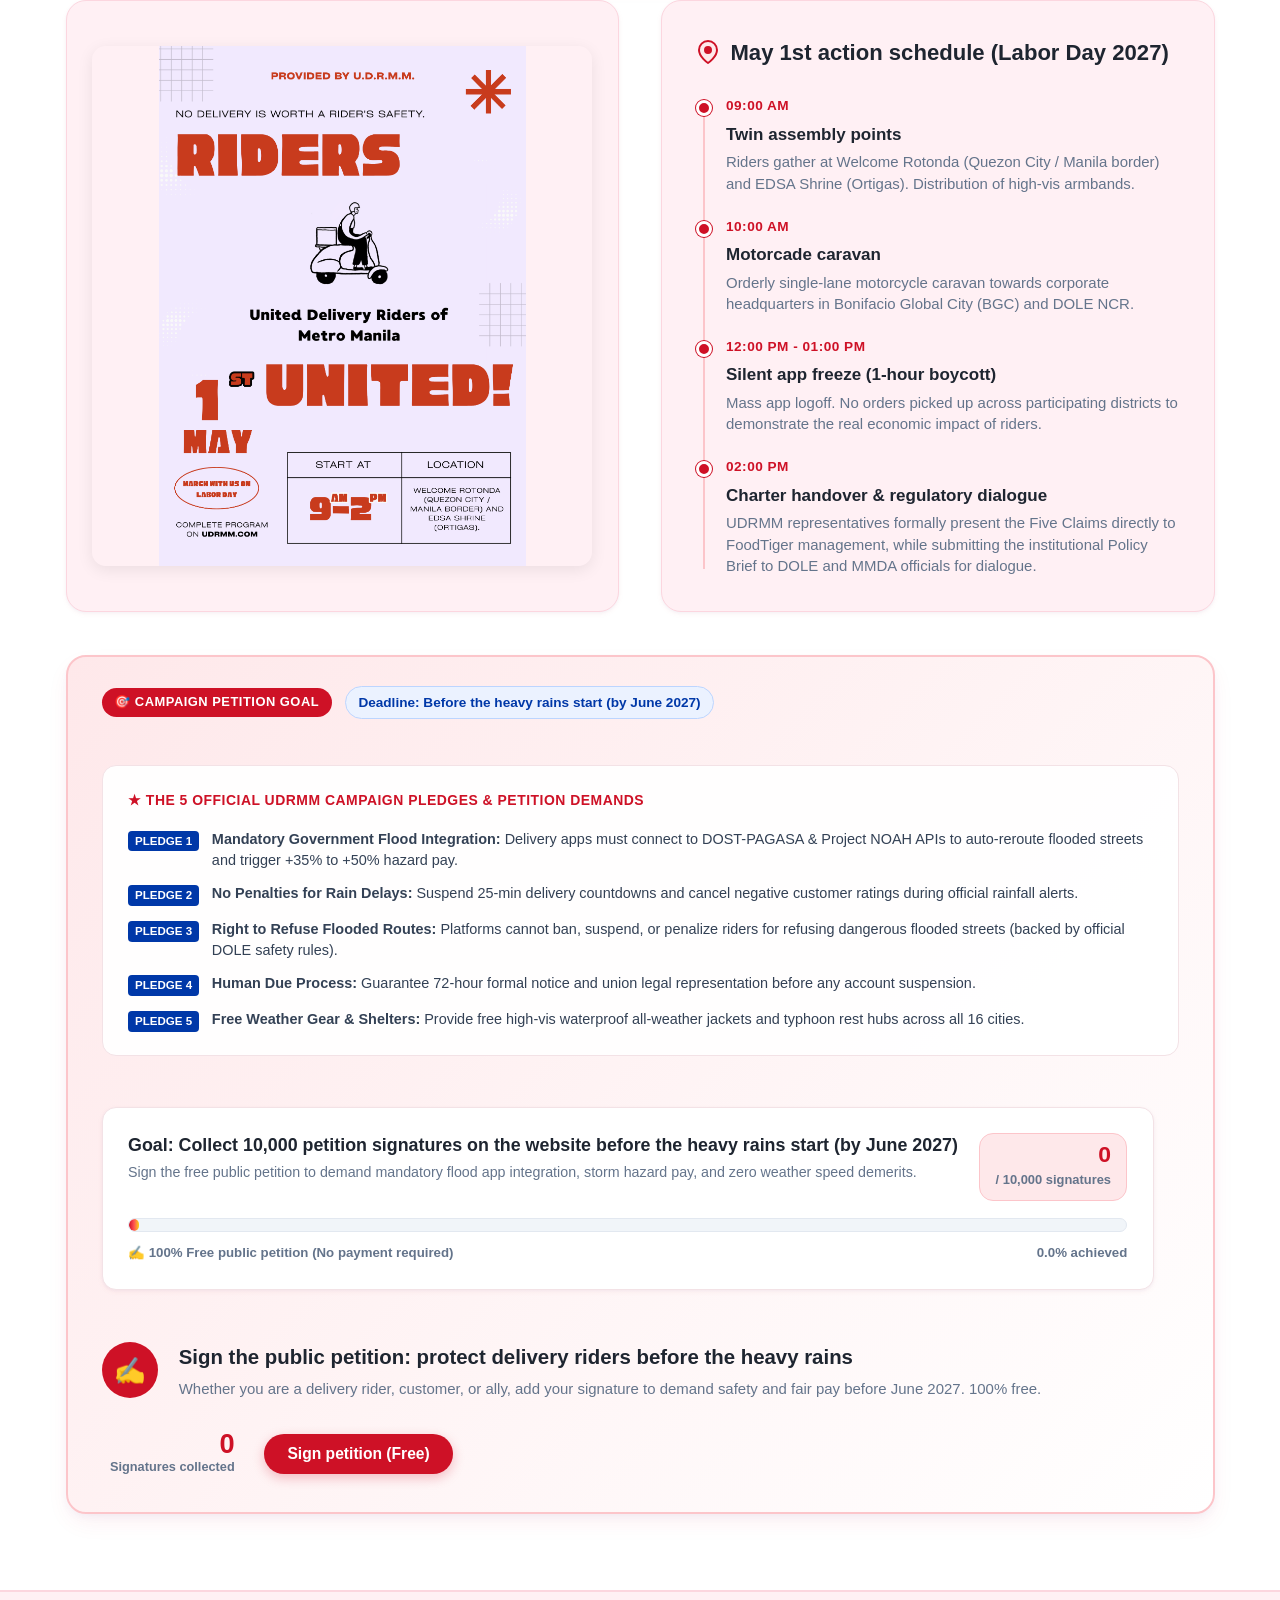
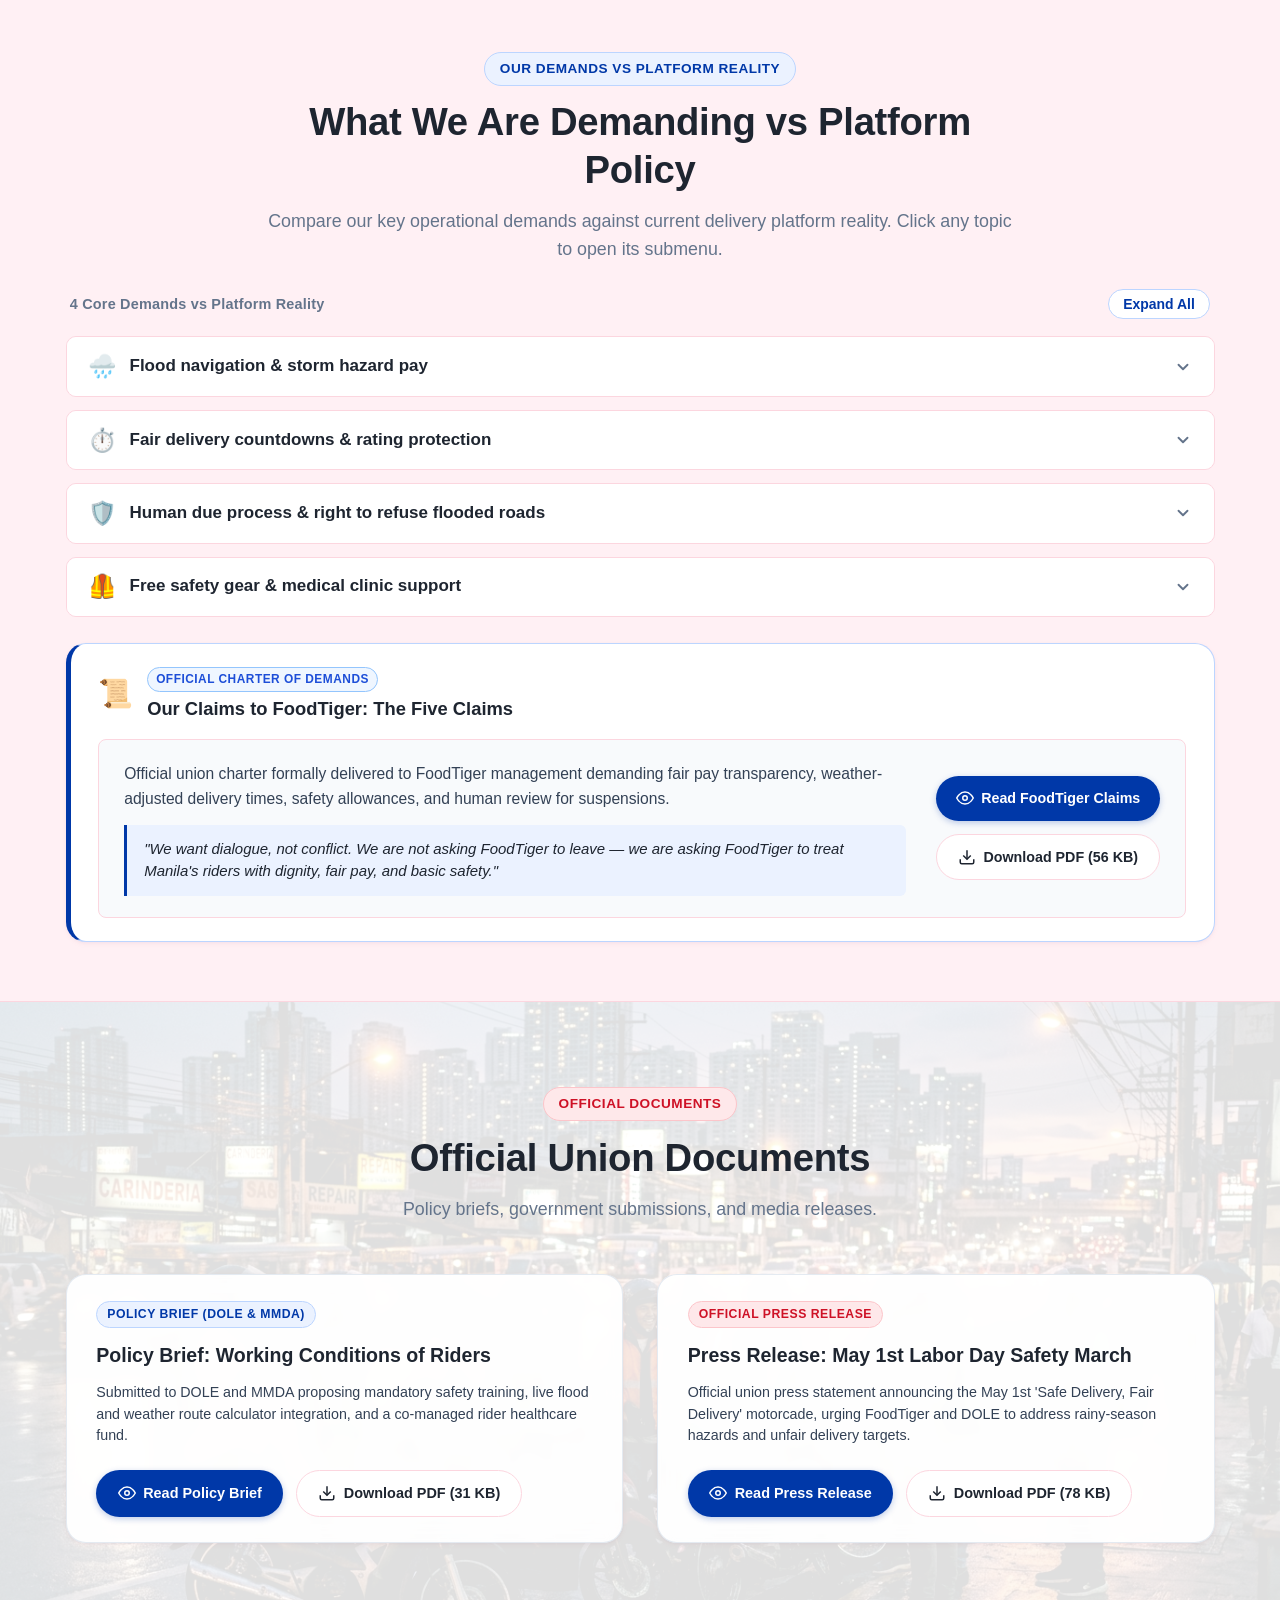
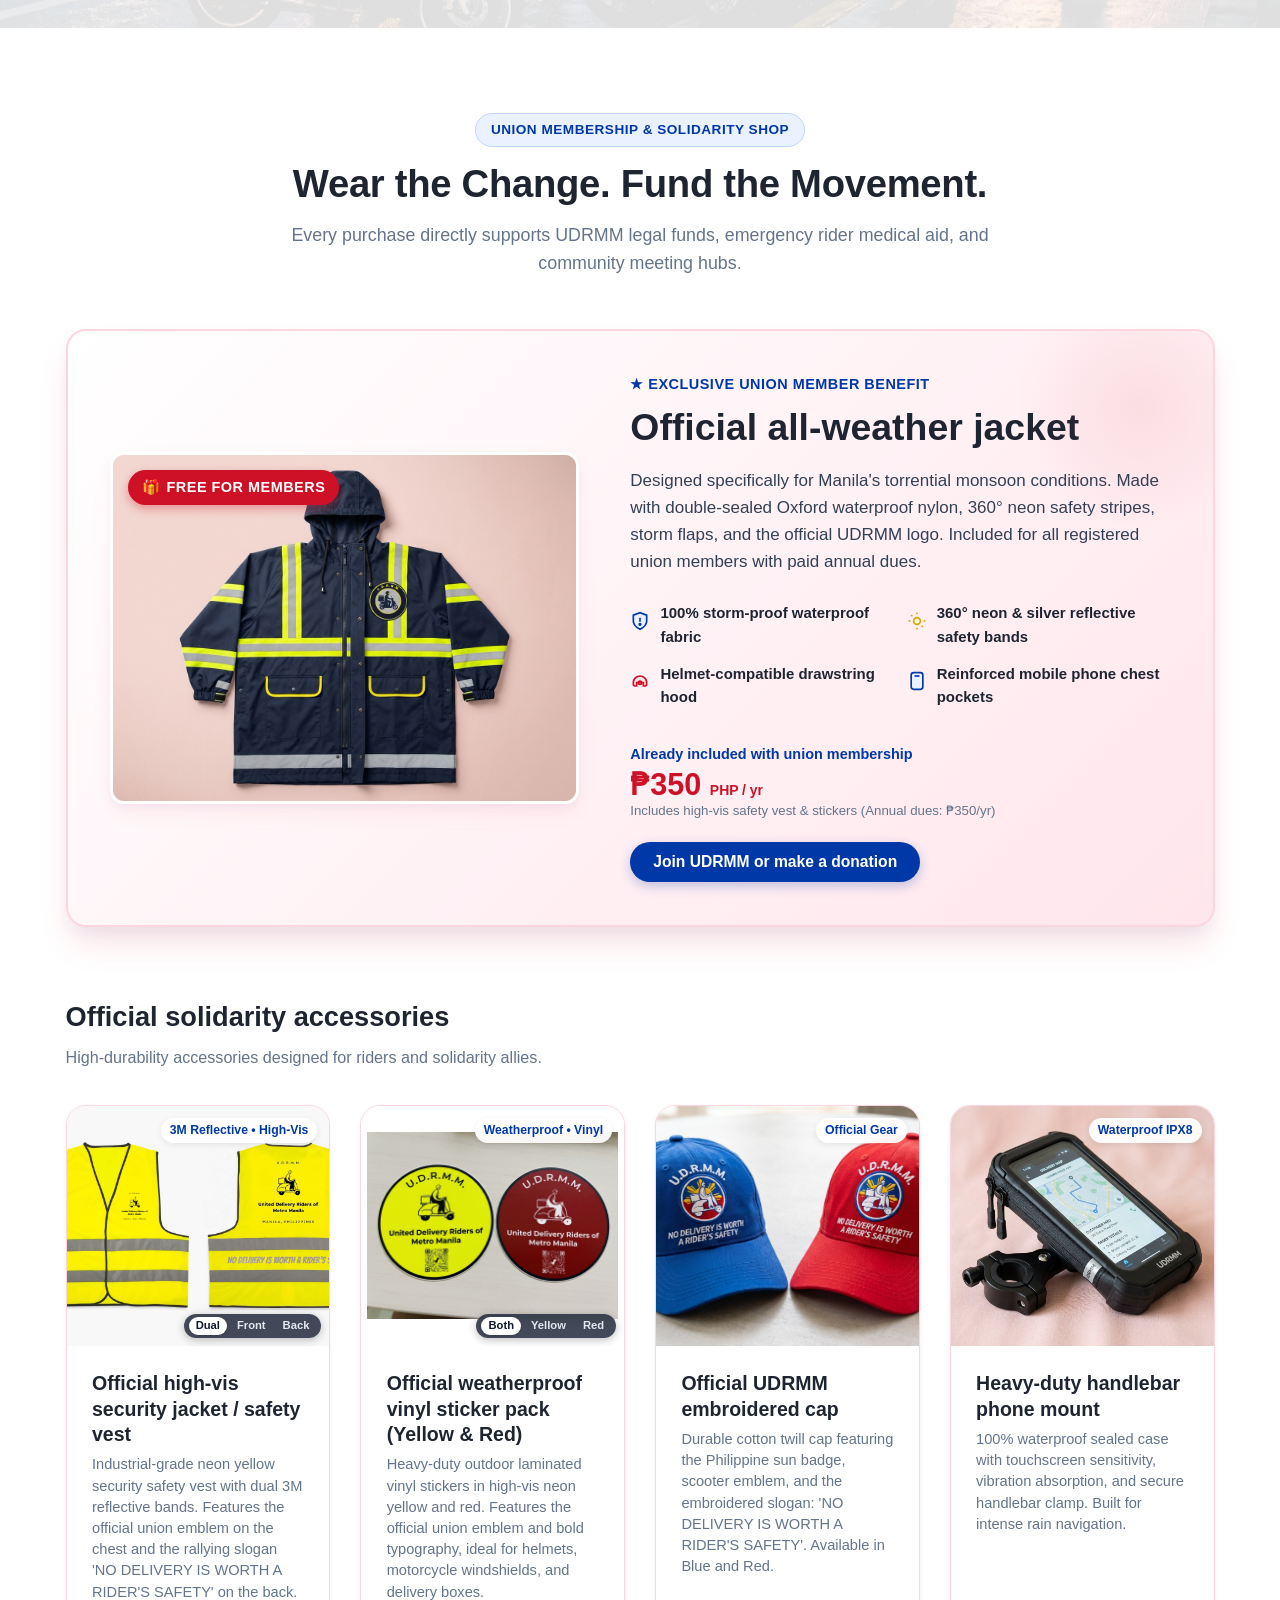
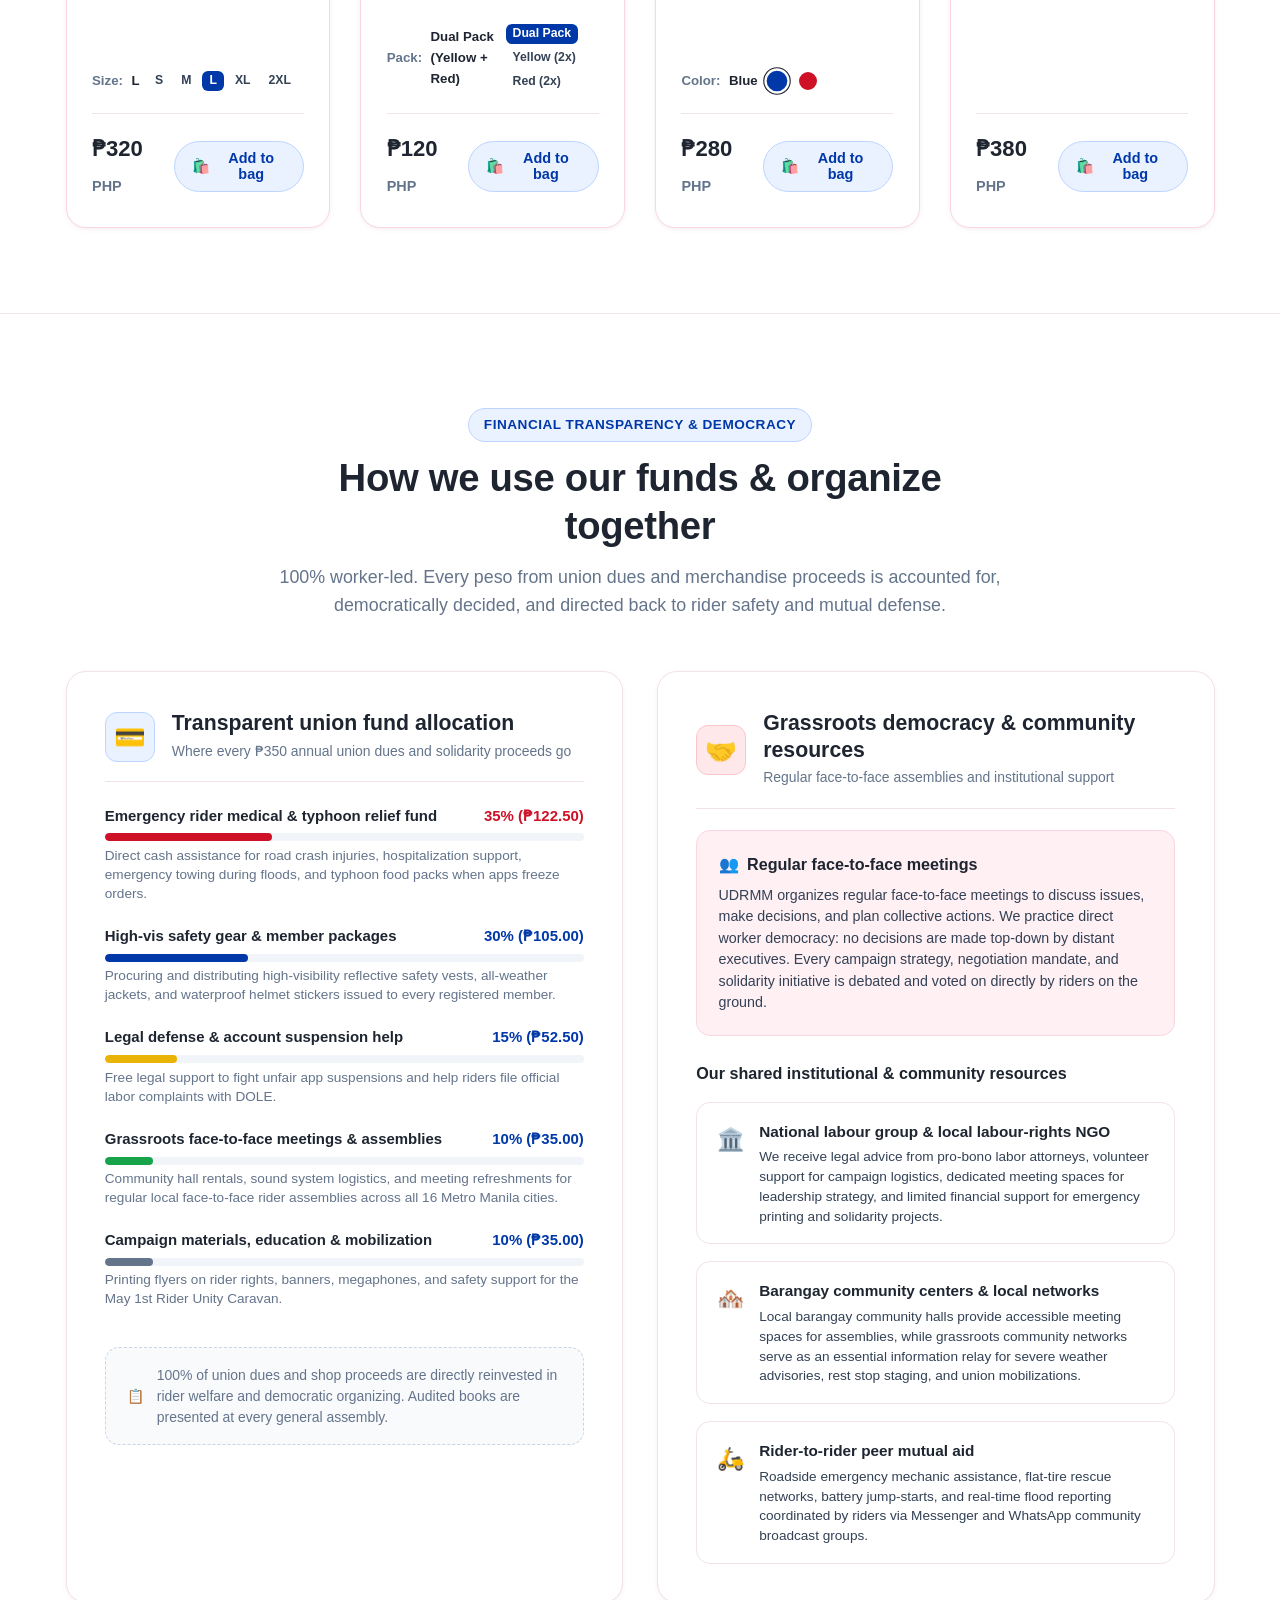
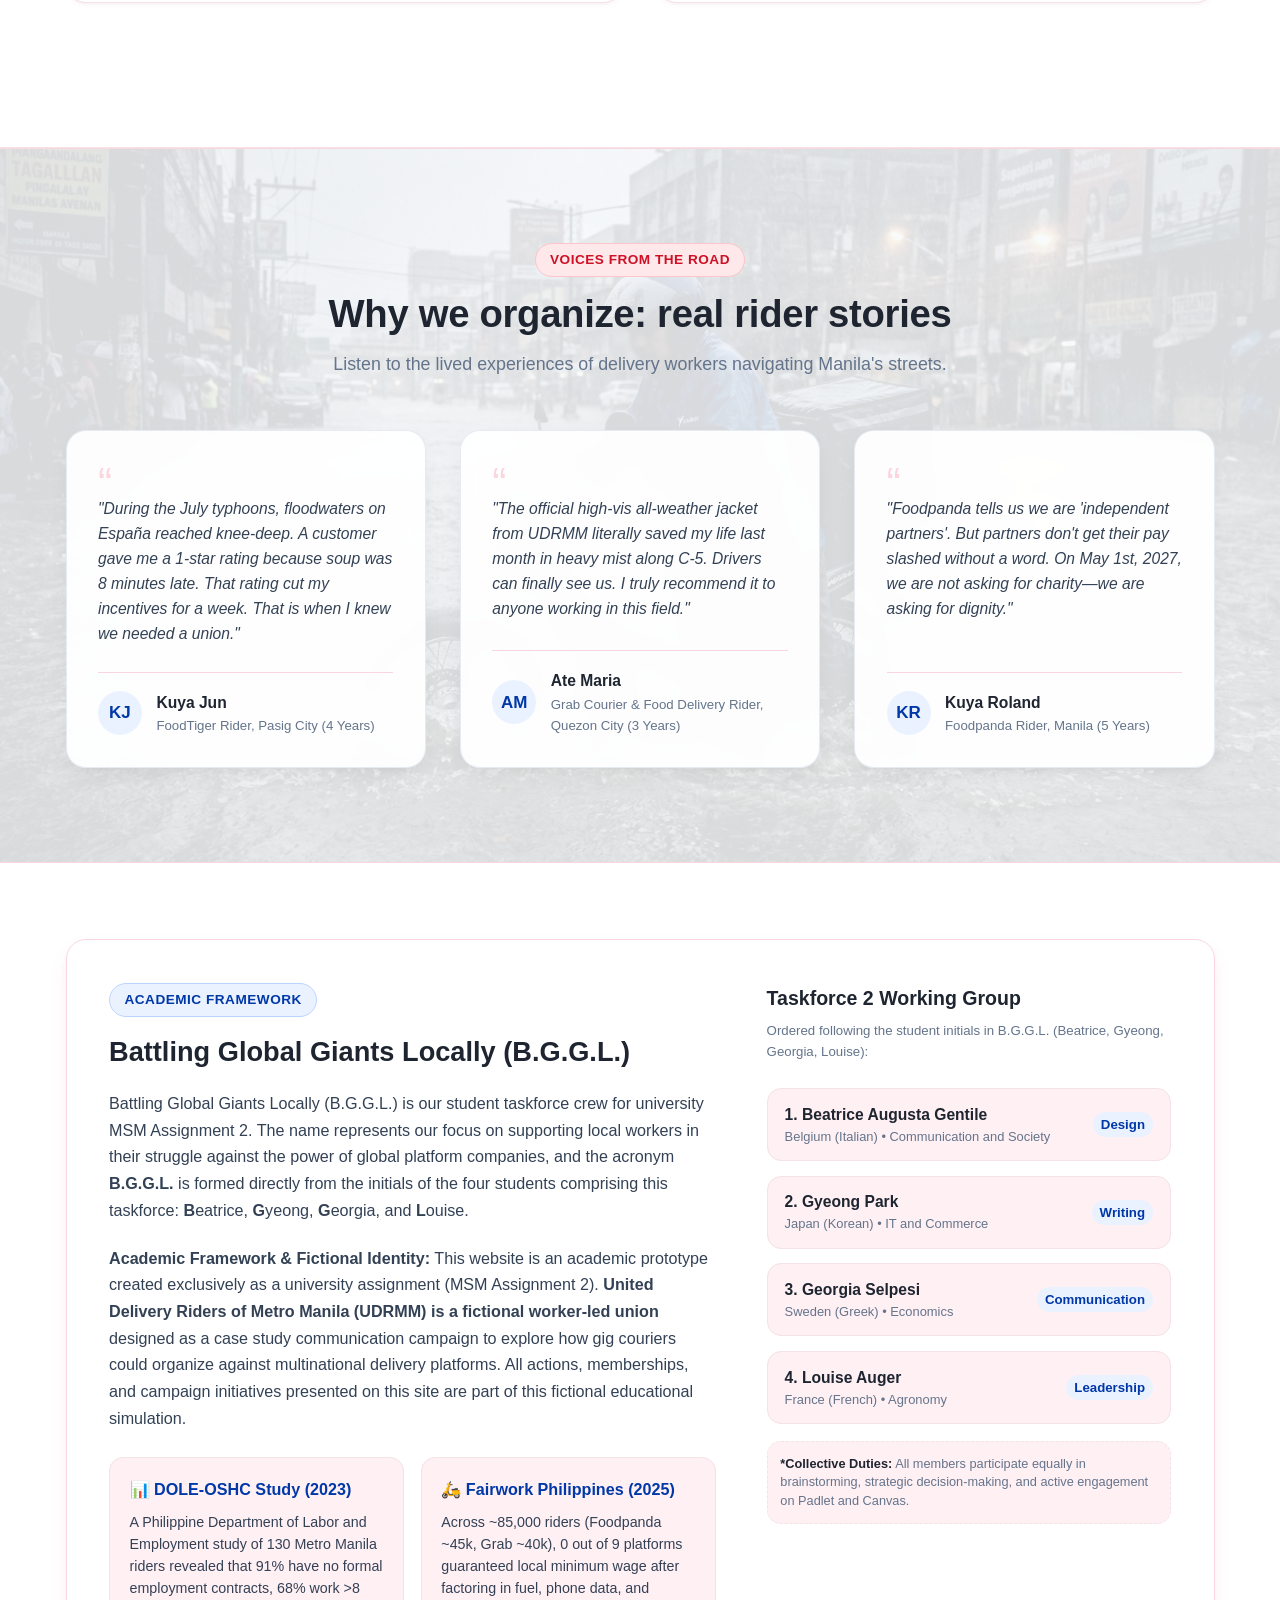
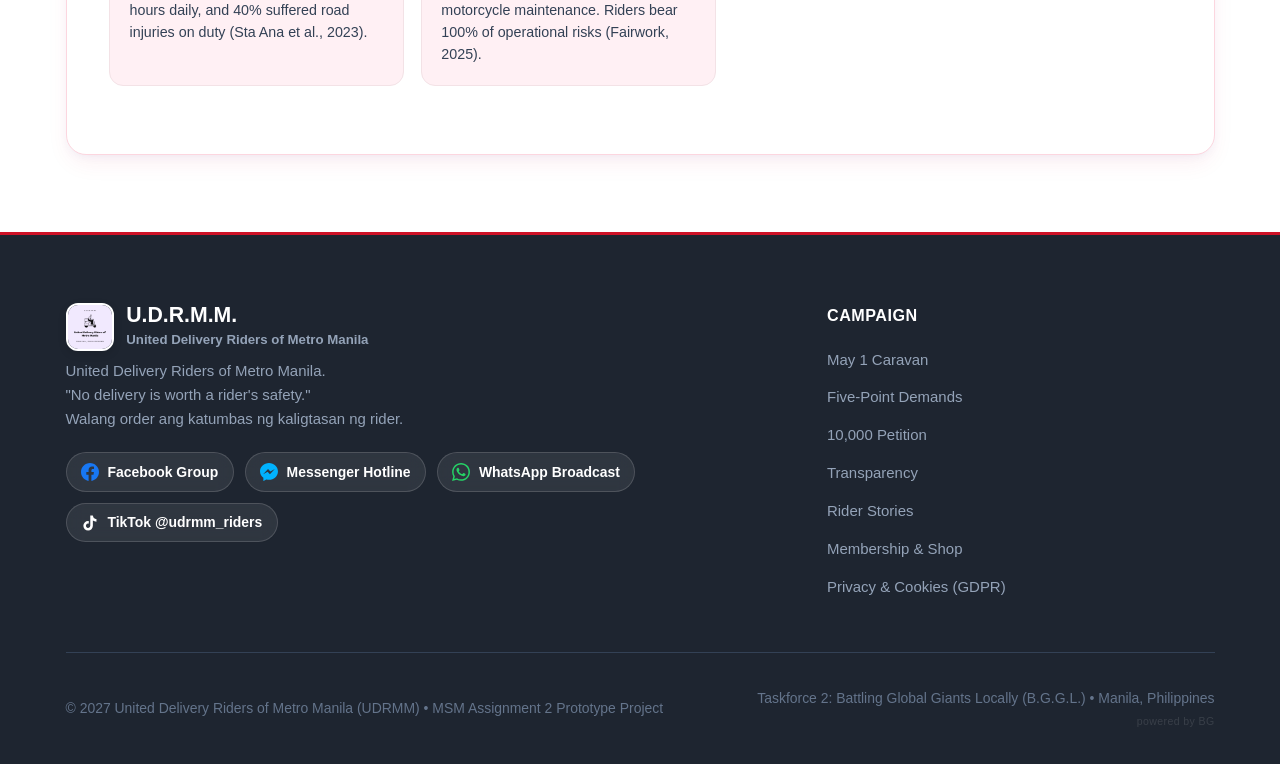
==== commit f850eed9: "Present FoodTiger Claims in a dedicated visual box below demands submenus" ====
--- a/index.html
+++ b/index.html
@@ -407,7 +407,7 @@
 
         <!-- Demands Accordion Toolbar -->
         <div class="demands-toolbar">
-          <span class="demands-count-label" data-i18n="demandsCountText">5 Core Demands &amp; Filings</span>
+          <span class="demands-count-label" data-i18n="demandsCountText">4 Core Demands vs Platform Reality</span>
           <div class="demands-actions">
             <button type="button" class="btn-toggle-all" id="btn-toggle-demands" data-i18n="btnExpandAll">Expand All</button>
           </div>
@@ -646,42 +646,39 @@
               </div>
             </div>
           </details>
-
-          <!-- Accordion 5: FoodTiger Charter -->
-          <details class="demand-accordion demand-accordion-charter">
-            <summary class="demand-accordion-summary">
-              <div class="summary-main">
-                <span class="summary-emoji" aria-hidden="true">📜</span>
-                <h3 class="summary-title" data-i18n="charterHeading">Our Claims to FoodTiger: The Five Claims</h3>
-              </div>
-              <div class="summary-right">
-                <span class="cd-badge badge-charter" data-i18n="charterBadge">OFFICIAL CHARTER</span>
-                <svg class="accordion-chevron" width="18" height="18" viewBox="0 0 24 24" fill="none" stroke="currentColor" stroke-width="2.5" stroke-linecap="round" stroke-linejoin="round" aria-hidden="true"><polyline points="6 9 12 15 18 9"></polyline></svg>
-              </div>
-            </summary>
-            <div class="demand-accordion-body">
-              <div class="charter-clean-layout">
-                <div class="charter-clean-info">
-                  <p class="charter-desc" data-i18n="charterDesc">
-                    Official union charter formally delivered to FoodTiger management demanding fair pay transparency, weather-adjusted delivery times, safety allowances, and human review for suspensions.
-                  </p>
-                  <blockquote class="charter-quote" data-i18n="charterQuote">
-                    "We want dialogue, not conflict. We are not asking FoodTiger to leave — we are asking FoodTiger to treat Manila's riders with dignity, fair pay, and basic safety."
-                  </blockquote>
-                </div>
-                <div class="charter-clean-actions">
-                  <a href="assets/docs/udrmm-claims-to-foodtiger.pdf" target="_blank" rel="noopener noreferrer" class="btn-charter-view">
-                    <svg width="18" height="18" viewBox="0 0 24 24" fill="none" stroke="currentColor" stroke-width="2"><path d="M1 12s4-8 11-8 11 8 11 8-4 8-11 8-11-8-11-8z"></path><circle cx="12" cy="12" r="3"></circle></svg>
-                    <span data-i18n="btnViewCharter">Read FoodTiger Claims</span>
-                  </a>
-                  <a href="assets/docs/udrmm-claims-to-foodtiger.pdf" download="UDRMM_Our_Claims_to_FoodTiger.pdf" class="btn-charter-download">
-                    <svg width="18" height="18" viewBox="0 0 24 24" fill="none" stroke="currentColor" stroke-width="2"><path d="M21 15v4a2 2 0 0 1-2 2H5a2 2 0 0 1-2-2v-4"></path><polyline points="7 10 12 15 17 10"></polyline><line x1="12" y1="15" x2="12" y2="3"></line></svg>
-                    <span data-i18n="btnDownloadCharter">Download PDF (56 KB)</span>
-                  </a>
-                </div>
-              </div>
-            </div>
-          </details>
+        </div>
+
+        <!-- FoodTiger Charter Visual Box -->
+        <div class="foodtiger-charter-box">
+          <div class="charter-box-header">
+            <div class="charter-box-title-wrap">
+              <span class="charter-box-emoji" aria-hidden="true">📜</span>
+              <div class="charter-box-title-group">
+                <span class="charter-box-badge" data-i18n="charterBadge">OFFICIAL CHARTER</span>
+                <h3 class="charter-box-title" data-i18n="charterHeading">Our Claims to FoodTiger: The Five Claims</h3>
+              </div>
+            </div>
+          </div>
+          <div class="charter-box-body">
+            <div class="charter-box-info">
+              <p class="charter-desc" data-i18n="charterDesc">
+                Official union charter formally delivered to FoodTiger management demanding fair pay transparency, weather-adjusted delivery times, safety allowances, and human review for suspensions.
+              </p>
+              <blockquote class="charter-quote" data-i18n="charterQuote">
+                "We want dialogue, not conflict. We are not asking FoodTiger to leave — we are asking FoodTiger to treat Manila's riders with dignity, fair pay, and basic safety."
+              </blockquote>
+            </div>
+            <div class="charter-box-actions">
+              <a href="assets/docs/udrmm-claims-to-foodtiger.pdf" target="_blank" rel="noopener noreferrer" class="btn-charter-view">
+                <svg width="18" height="18" viewBox="0 0 24 24" fill="none" stroke="currentColor" stroke-width="2"><path d="M1 12s4-8 11-8 11 8 11 8-4 8-11 8-11-8-11-8z"></path><circle cx="12" cy="12" r="3"></circle></svg>
+                <span data-i18n="btnViewCharter">Read FoodTiger Claims</span>
+              </a>
+              <a href="assets/docs/udrmm-claims-to-foodtiger.pdf" download="UDRMM_Our_Claims_to_FoodTiger.pdf" class="btn-charter-download">
+                <svg width="18" height="18" viewBox="0 0 24 24" fill="none" stroke="currentColor" stroke-width="2"><path d="M21 15v4a2 2 0 0 1-2 2H5a2 2 0 0 1-2-2v-4"></path><polyline points="7 10 12 15 17 10"></polyline><line x1="12" y1="15" x2="12" y2="3"></line></svg>
+                <span data-i18n="btnDownloadCharter">Download PDF (56 KB)</span>
+              </a>
+            </div>
+          </div>
         </div>
       </div>
     </section>
--- a/style.css
+++ b/style.css
@@ -1205,8 +1205,67 @@
   margin-right: 0.25rem;
 }
 
-/* Charter Layout inside Accordion */
-.charter-clean-layout {
+/* FoodTiger Charter Visual Box (Below Demands Accordions) */
+.foodtiger-charter-box {
+  margin-top: 1.5rem;
+  background: #FFFFFF;
+  border: 1.5px solid var(--ph-blue-border);
+  border-left: 5px solid var(--ph-blue);
+  border-radius: var(--radius-lg);
+  padding: 1.35rem 1.6rem;
+  box-shadow: var(--shadow-sm);
+  transition: transform 0.2s ease, box-shadow 0.2s ease;
+}
+
+.foodtiger-charter-box:hover {
+  box-shadow: var(--shadow-md);
+}
+
+.charter-box-header {
+  margin-bottom: 1rem;
+}
+
+.charter-box-title-wrap {
+  display: flex;
+  align-items: center;
+  gap: 0.85rem;
+}
+
+.charter-box-emoji {
+  font-size: 1.65rem;
+  line-height: 1;
+  flex-shrink: 0;
+}
+
+.charter-box-title-group {
+  display: flex;
+  flex-direction: column;
+  gap: 0.3rem;
+}
+
+.charter-box-badge {
+  display: inline-block;
+  align-self: flex-start;
+  font-size: 0.7rem;
+  font-weight: 800;
+  padding: 2px 8px;
+  border-radius: var(--radius-pill);
+  background: #EFF6FF;
+  color: #1D4ED8;
+  border: 1px solid #93C5FD;
+  text-transform: uppercase;
+  letter-spacing: 0.5px;
+}
+
+.charter-box-title {
+  font-size: 1.08rem;
+  font-weight: 800;
+  color: var(--text-main);
+  margin: 0;
+  line-height: 1.35;
+}
+
+.charter-box-body {
   display: grid;
   grid-template-columns: 1fr auto;
   gap: 1.75rem;
@@ -1217,7 +1276,7 @@
   padding: 1.25rem 1.5rem;
 }
 
-.charter-clean-info {
+.charter-box-info {
   display: flex;
   flex-direction: column;
   gap: 0.85rem;
@@ -1242,7 +1301,7 @@
   line-height: 1.5;
 }
 
-.charter-clean-actions {
+.charter-box-actions {
   display: flex;
   flex-direction: column;
   gap: 0.75rem;
@@ -1295,11 +1354,15 @@
     grid-template-columns: 1fr;
     gap: 0.85rem;
   }
-  .charter-clean-layout {
+  .foodtiger-charter-box {
+    padding: 1.15rem 1rem;
+  }
+  .charter-box-body {
     grid-template-columns: 1fr;
     gap: 1.25rem;
-  }
-  .charter-clean-actions {
+    padding: 1rem;
+  }
+  .charter-box-actions {
     width: 100%;
     min-width: 0;
   }
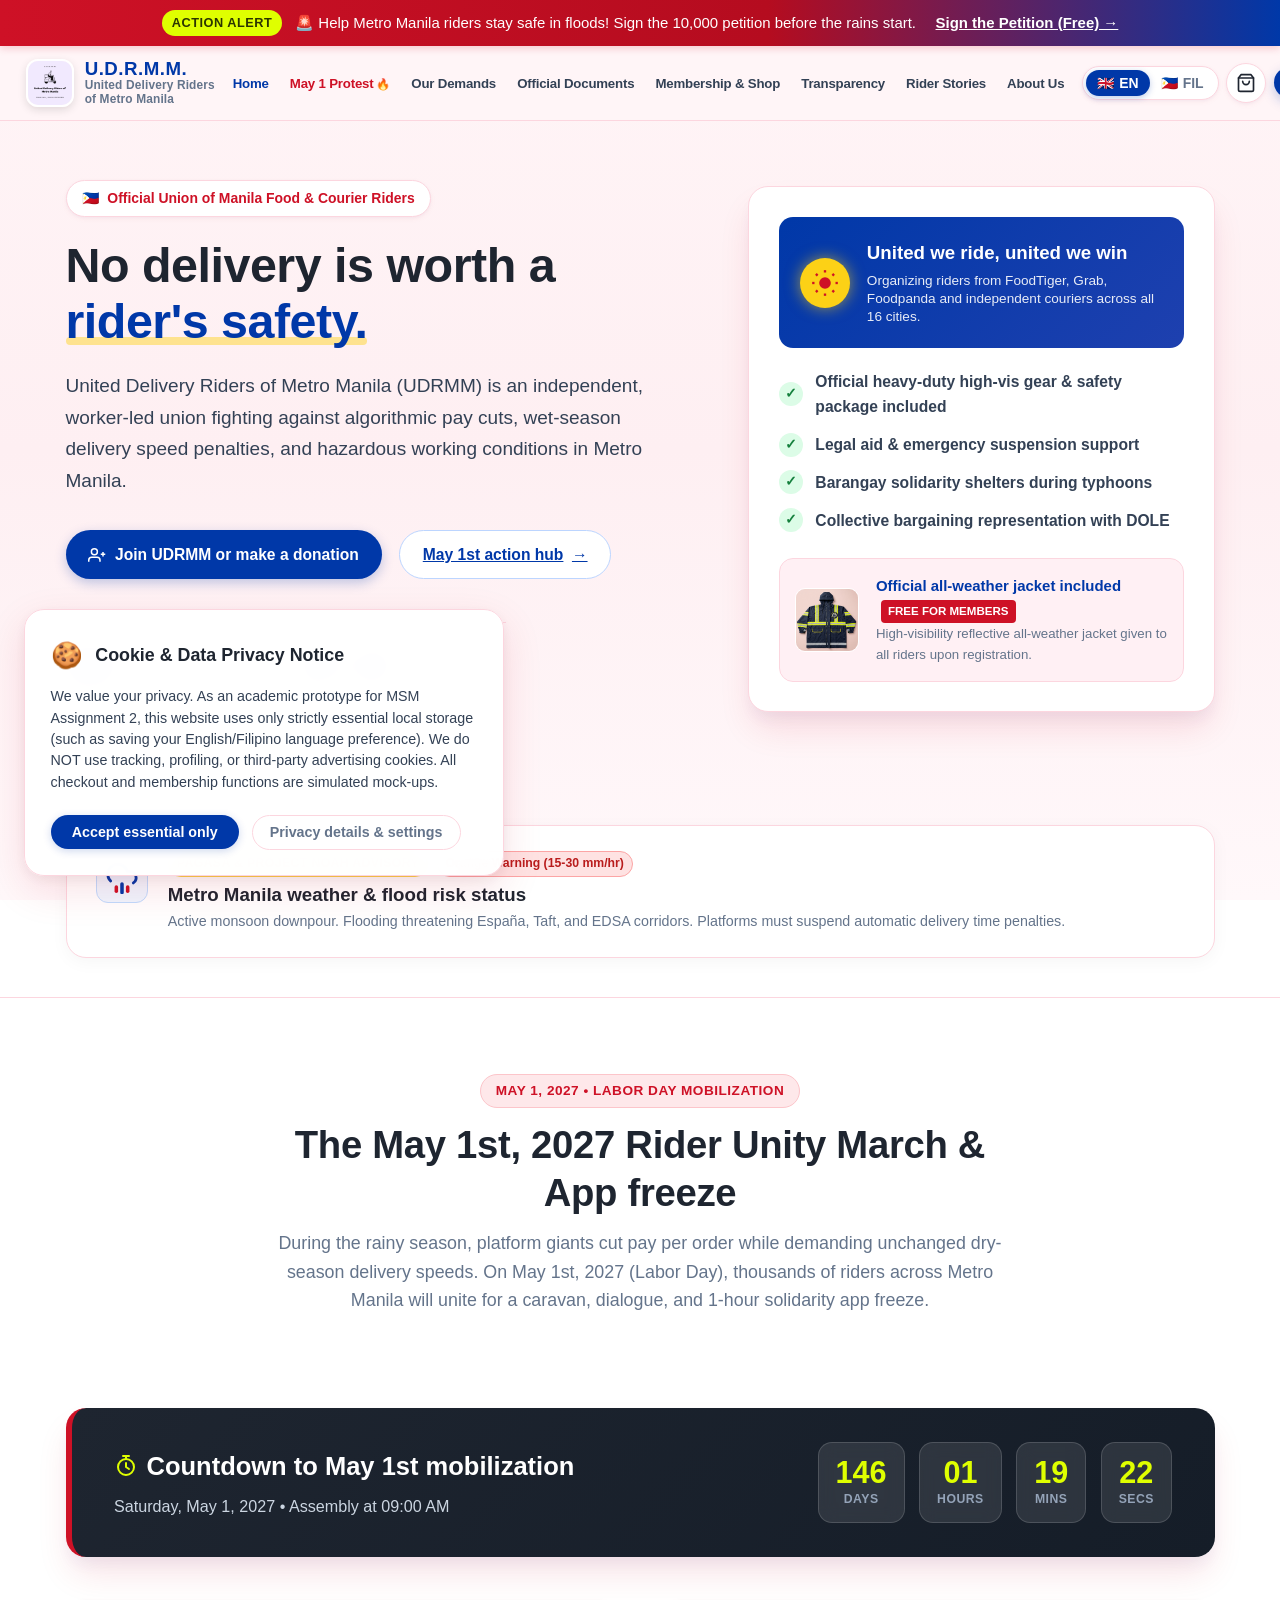
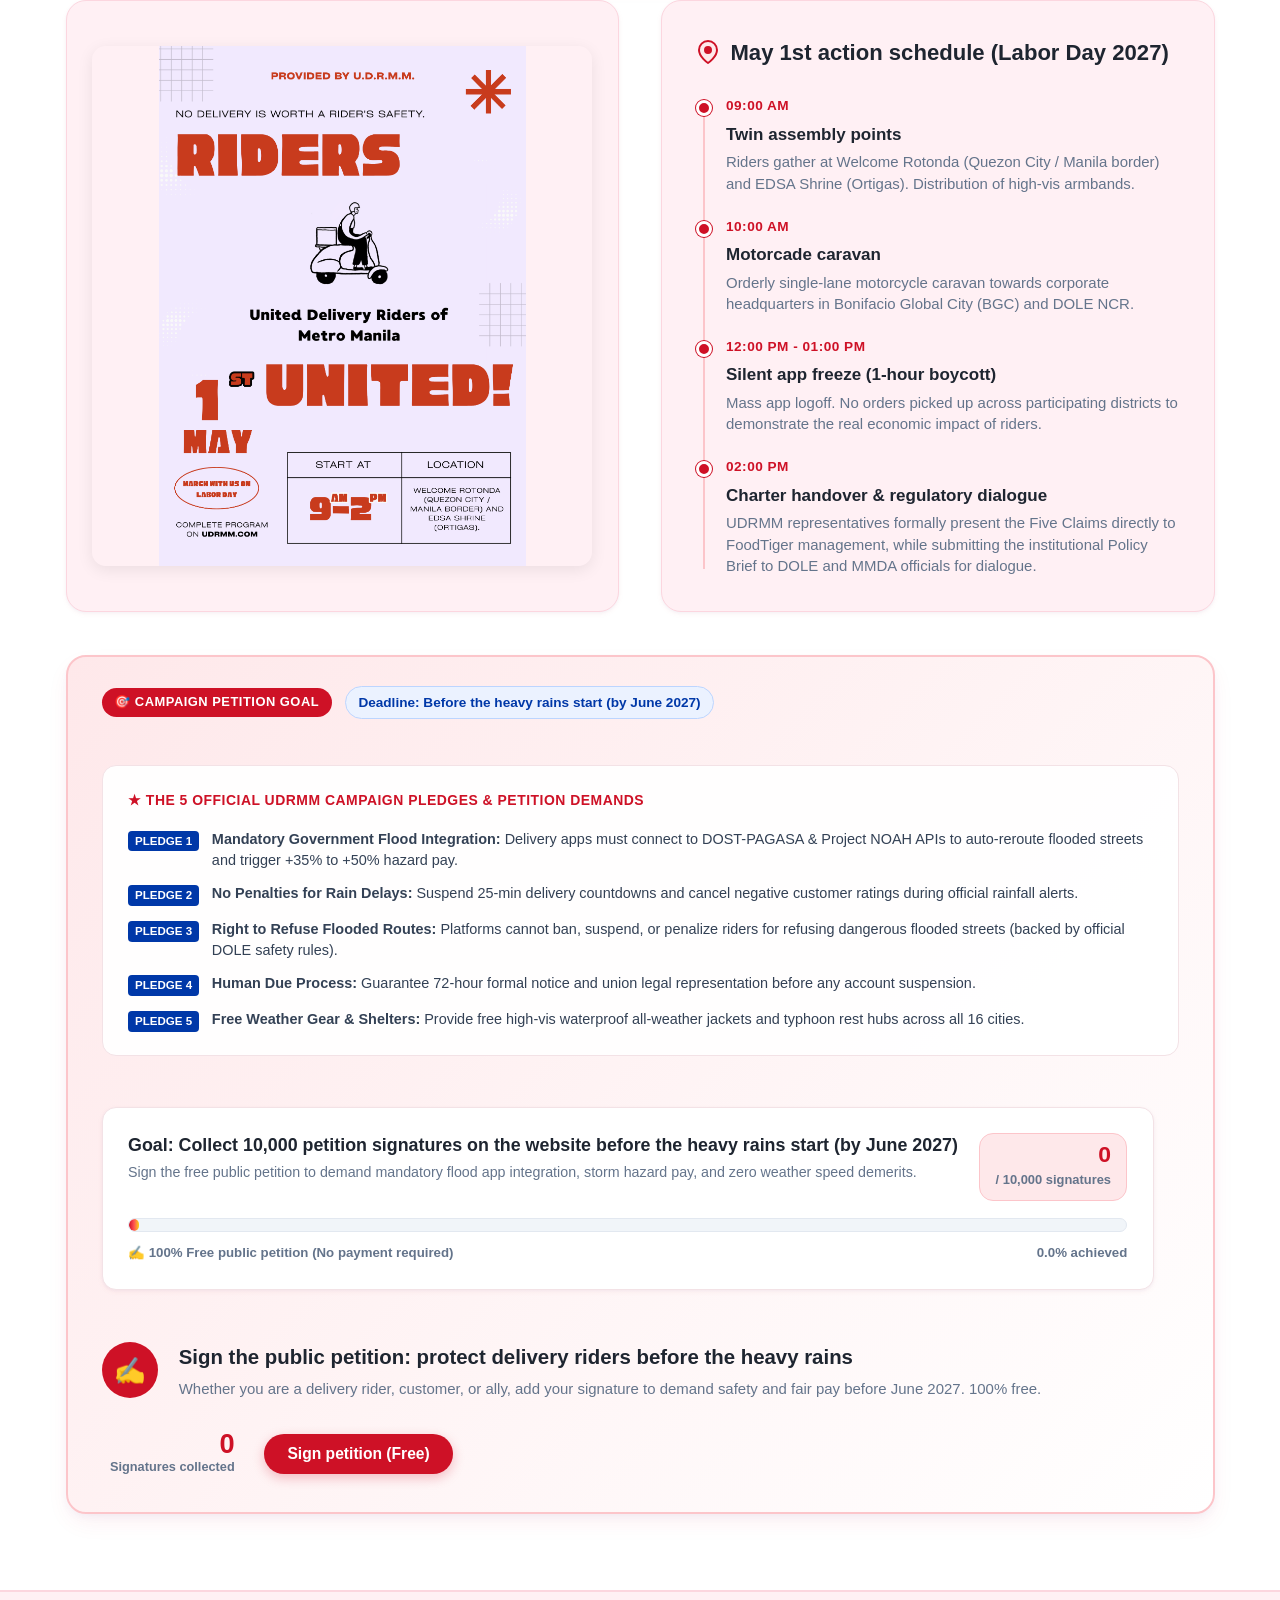
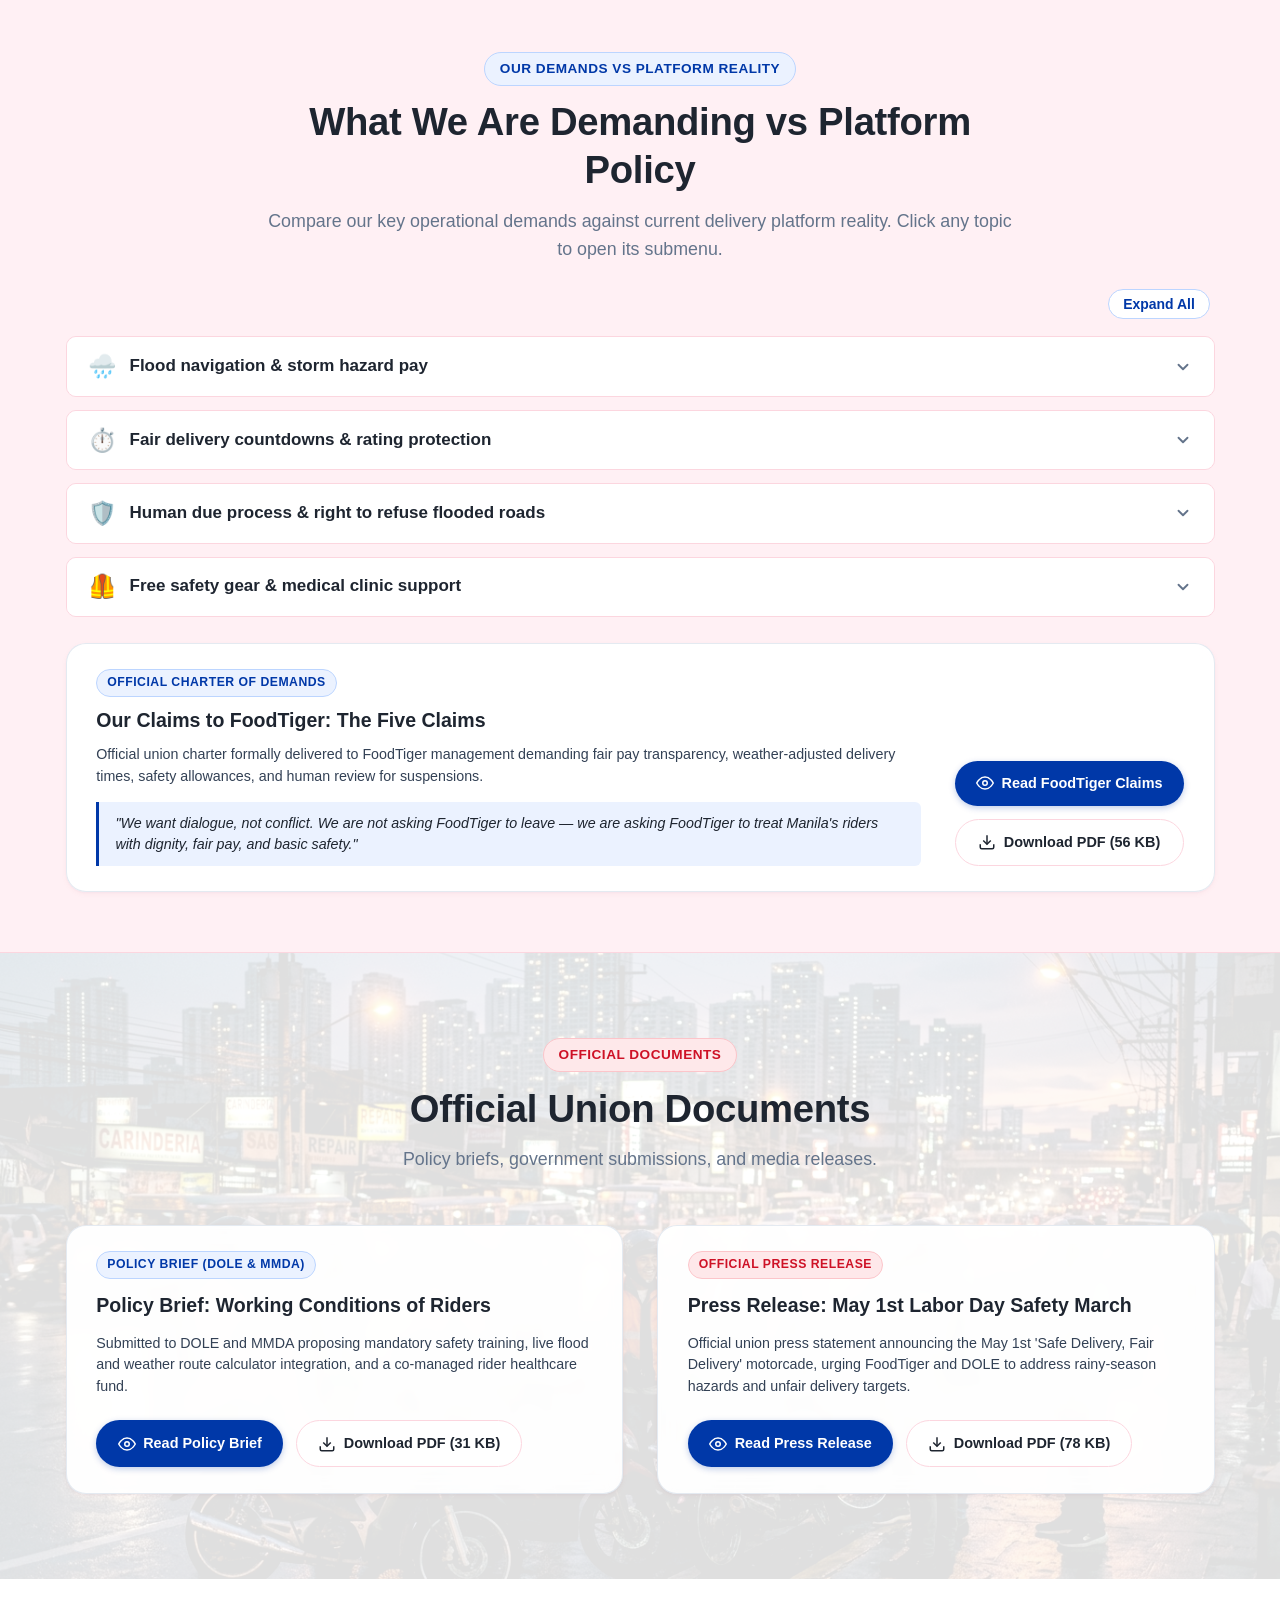
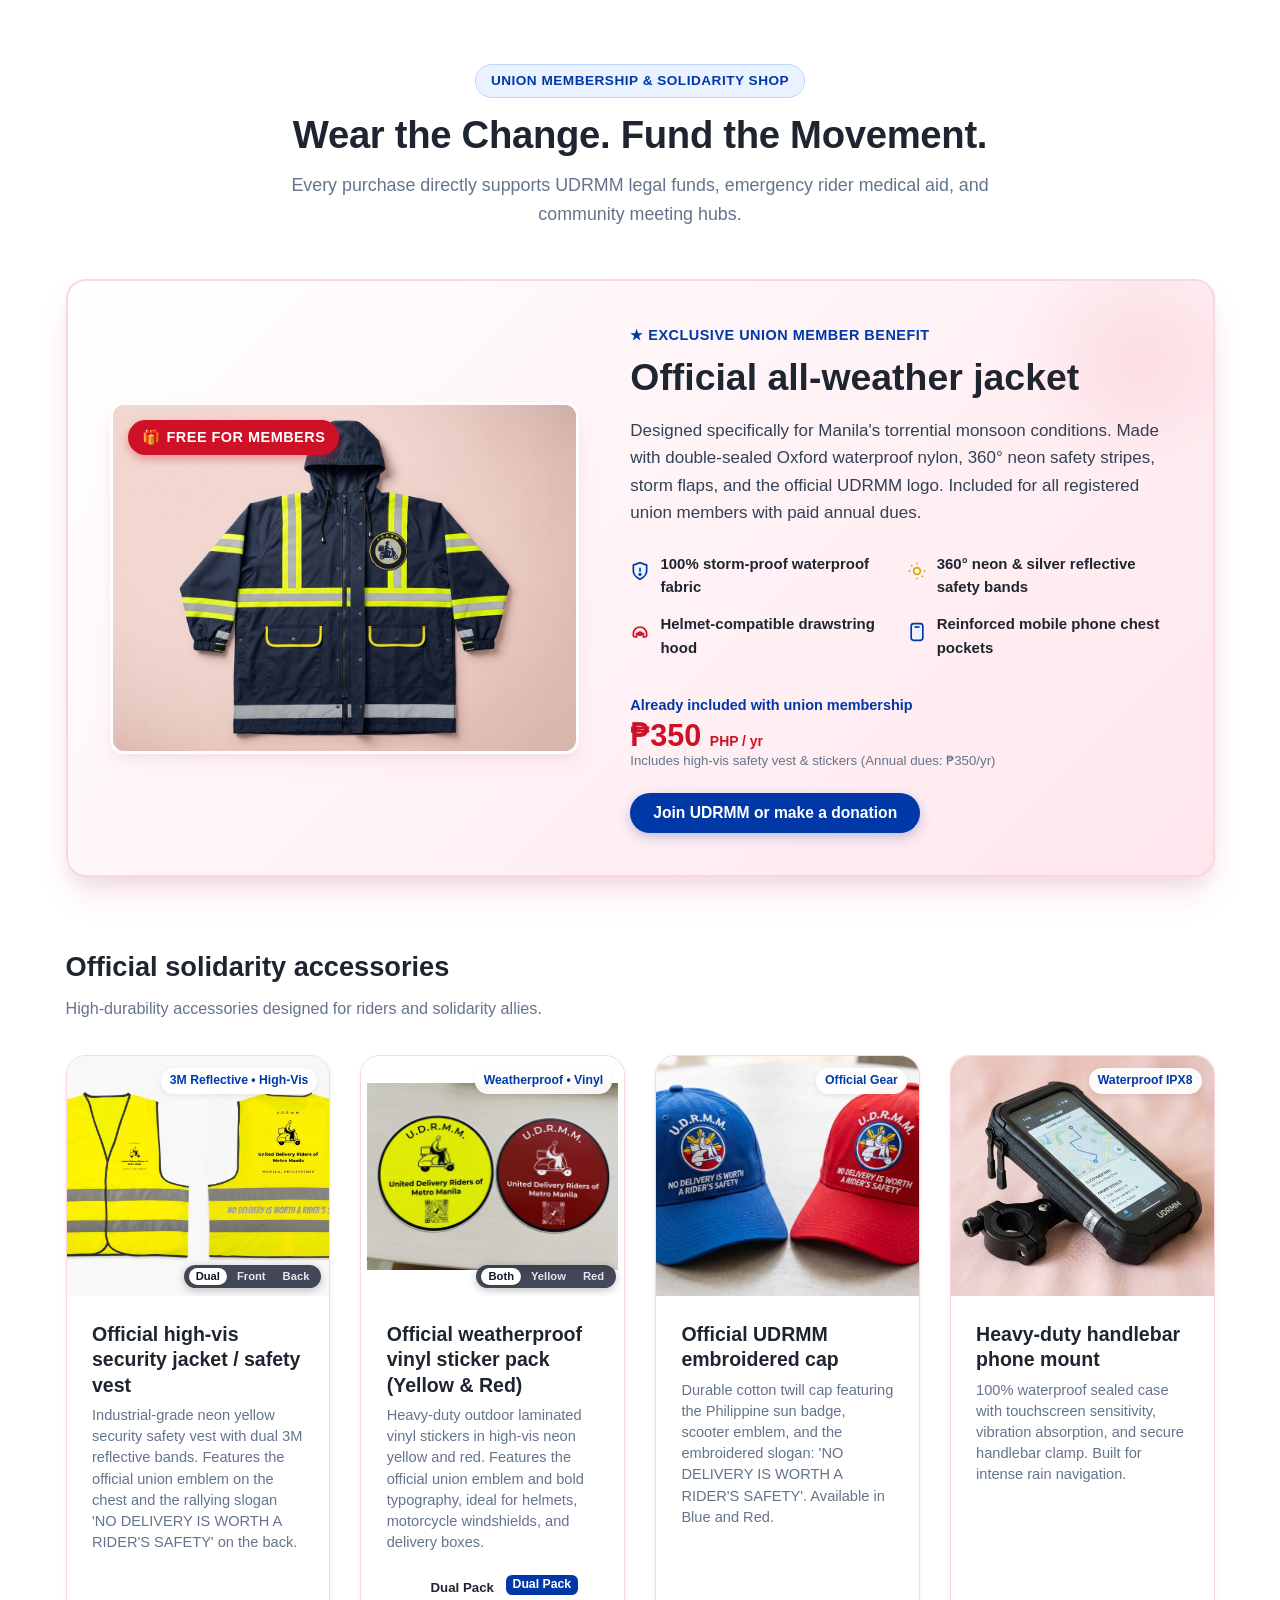
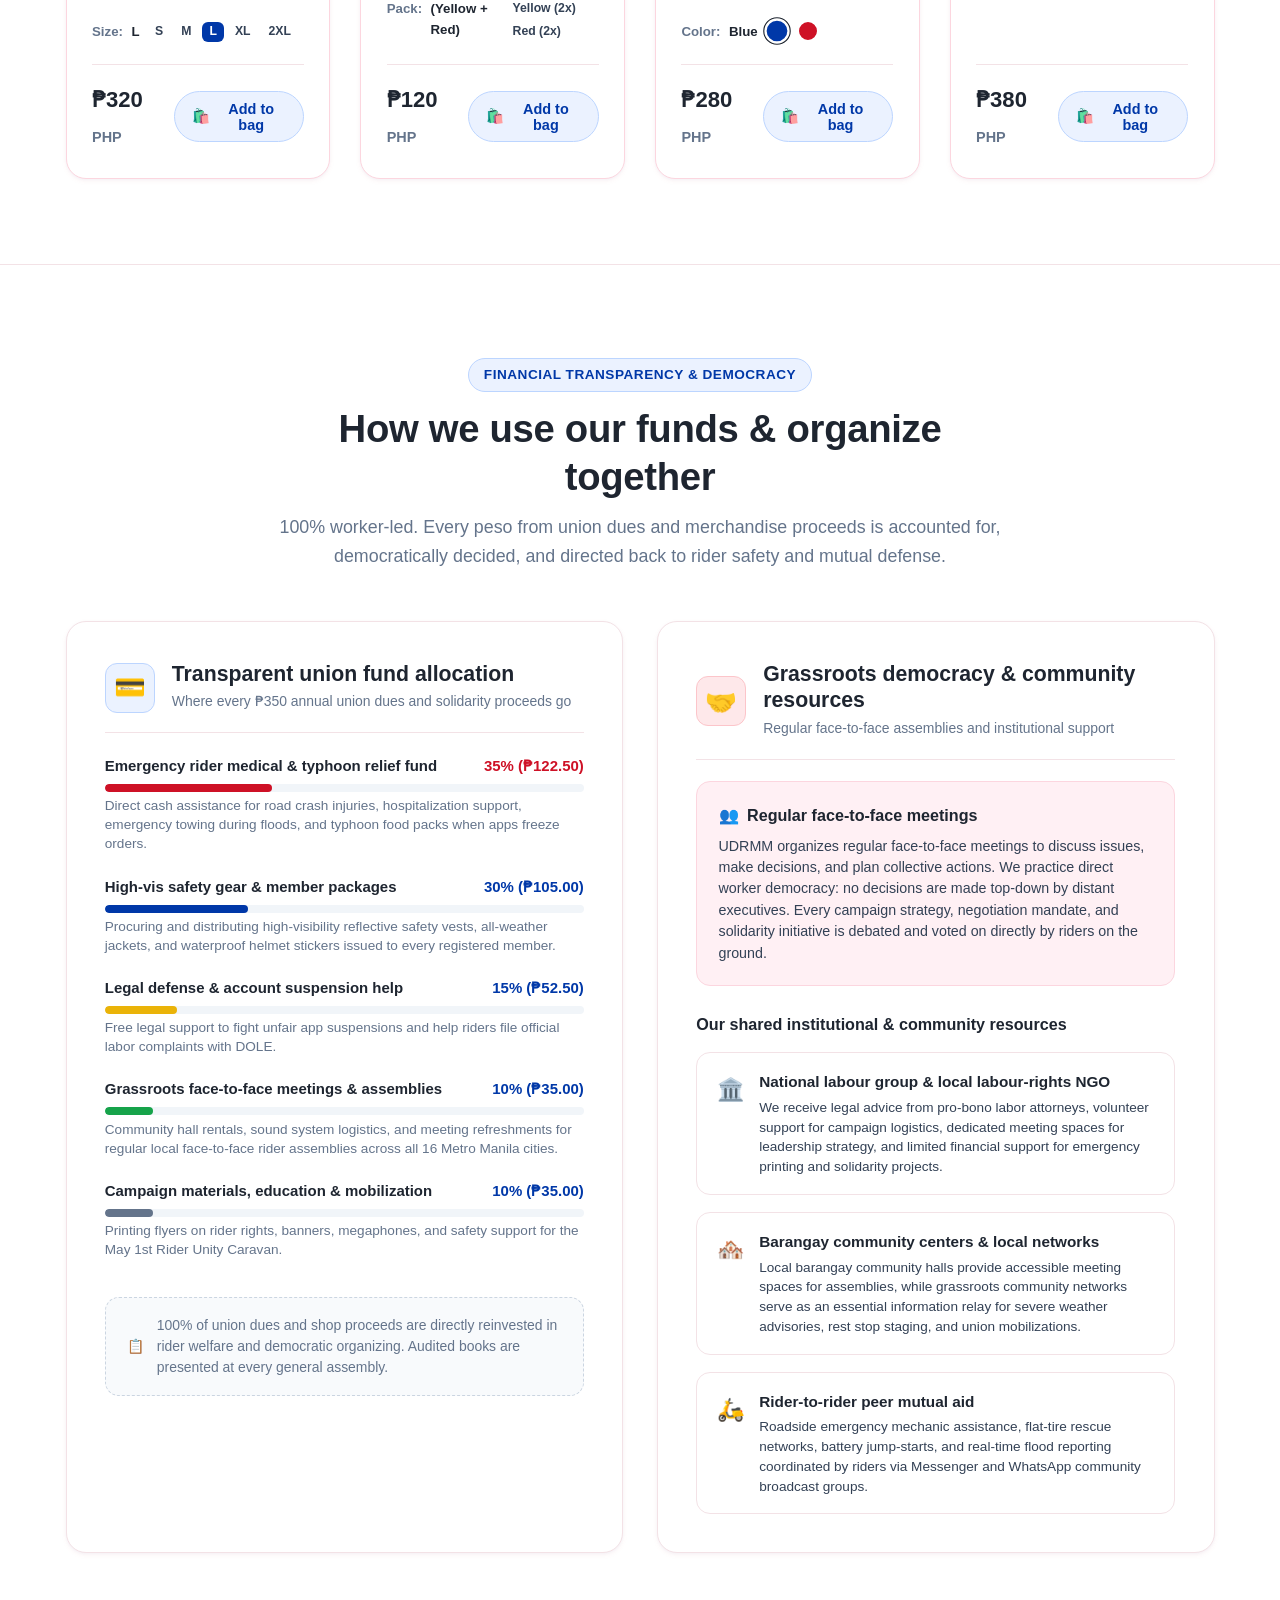
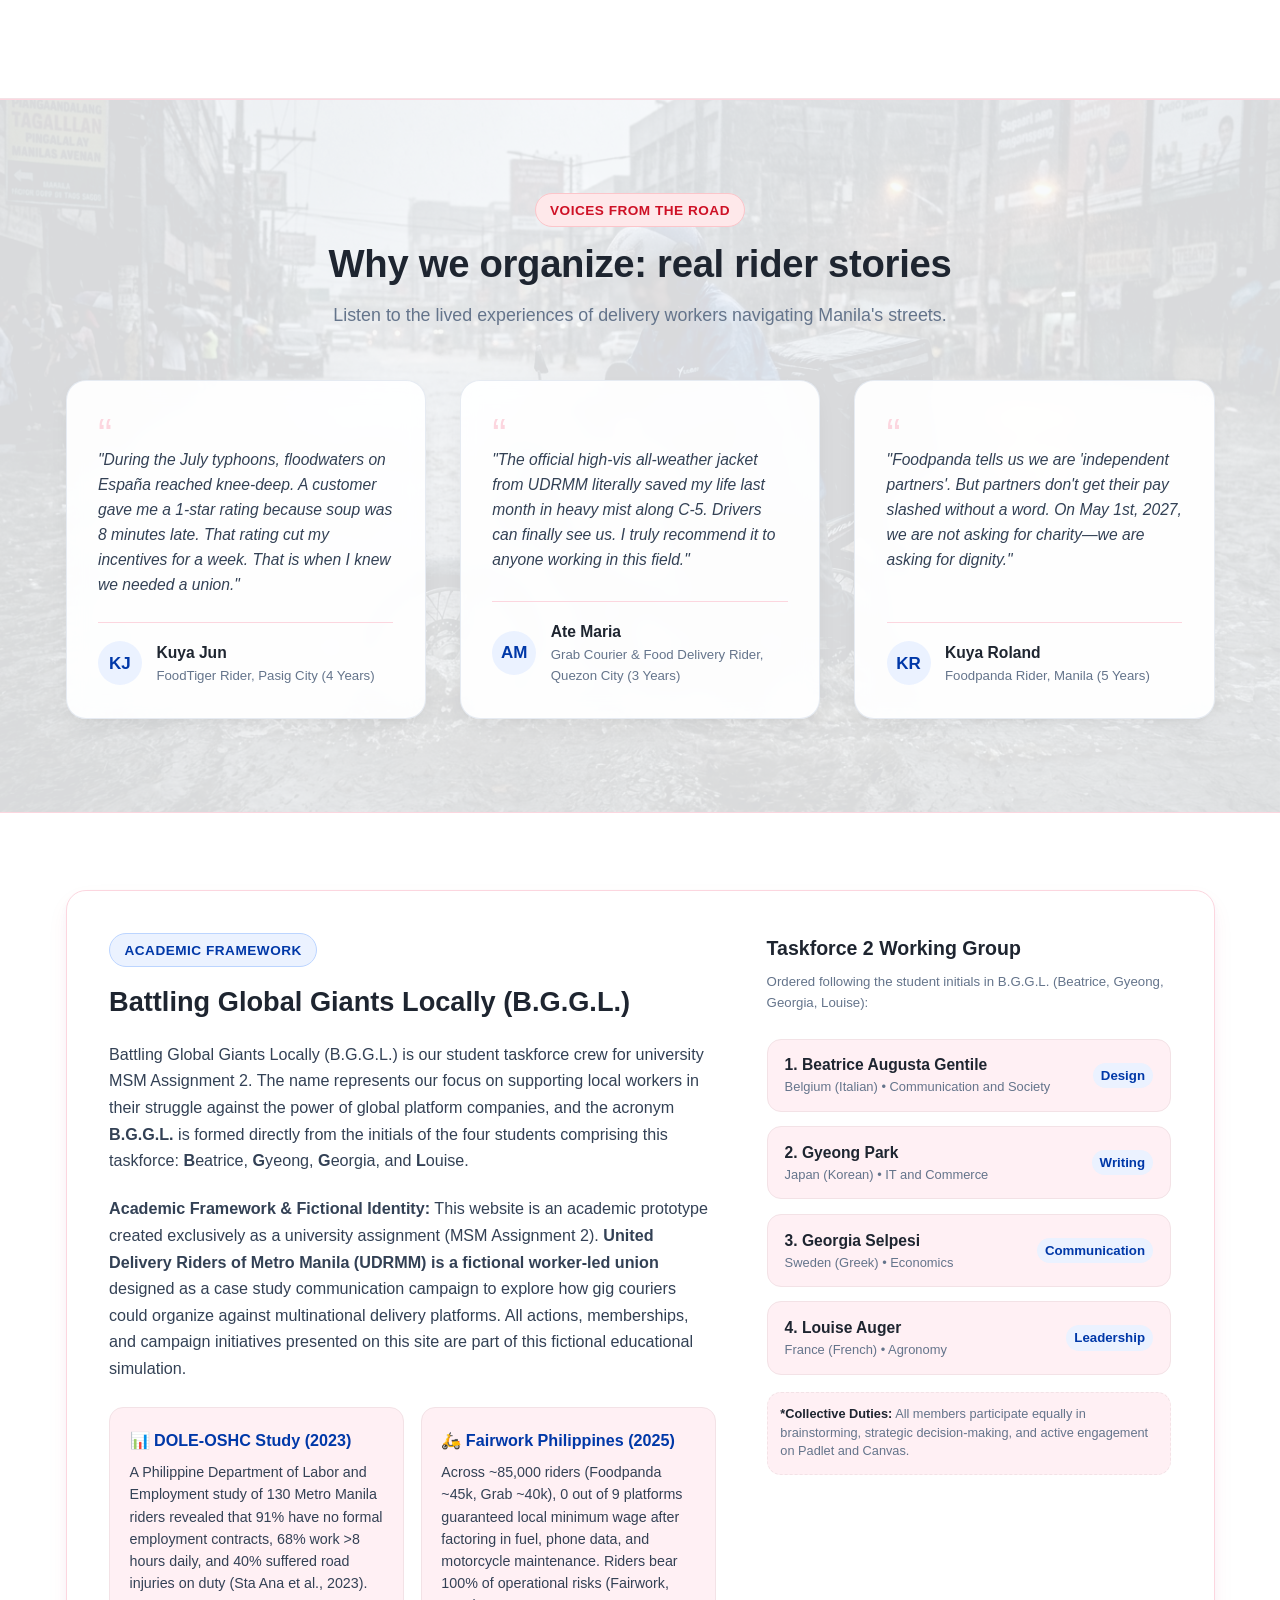
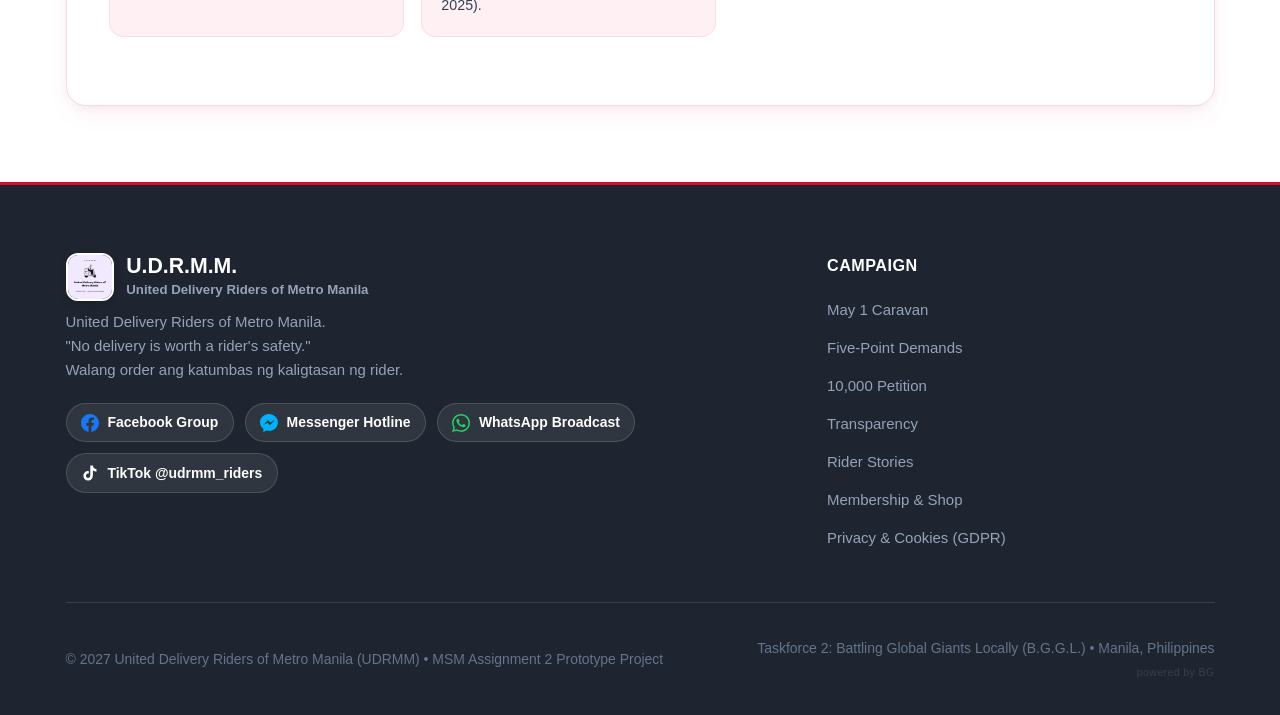
==== commit 3e778efd: "Remove count label from demands toolbar and match FoodTiger card style to Policy Brief in horizontal" ====
--- a/index.html
+++ b/index.html
@@ -407,10 +407,7 @@
 
         <!-- Demands Accordion Toolbar -->
         <div class="demands-toolbar">
-          <span class="demands-count-label" data-i18n="demandsCountText">4 Core Demands vs Platform Reality</span>
-          <div class="demands-actions">
-            <button type="button" class="btn-toggle-all" id="btn-toggle-demands" data-i18n="btnExpandAll">Expand All</button>
-          </div>
+          <button type="button" class="btn-toggle-all" id="btn-toggle-demands" data-i18n="btnExpandAll">Expand All</button>
         </div>
 
         <!-- Collapsible Submenus (Accordions) for Demands vs Platform Reality -->
@@ -648,36 +645,29 @@
           </details>
         </div>
 
-        <!-- FoodTiger Charter Visual Box -->
-        <div class="foodtiger-charter-box">
-          <div class="charter-box-header">
-            <div class="charter-box-title-wrap">
-              <span class="charter-box-emoji" aria-hidden="true">📜</span>
-              <div class="charter-box-title-group">
-                <span class="charter-box-badge" data-i18n="charterBadge">OFFICIAL CHARTER</span>
-                <h3 class="charter-box-title" data-i18n="charterHeading">Our Claims to FoodTiger: The Five Claims</h3>
-              </div>
-            </div>
-          </div>
-          <div class="charter-box-body">
-            <div class="charter-box-info">
-              <p class="charter-desc" data-i18n="charterDesc">
-                Official union charter formally delivered to FoodTiger management demanding fair pay transparency, weather-adjusted delivery times, safety allowances, and human review for suspensions.
-              </p>
-              <blockquote class="charter-quote" data-i18n="charterQuote">
-                "We want dialogue, not conflict. We are not asking FoodTiger to leave — we are asking FoodTiger to treat Manila's riders with dignity, fair pay, and basic safety."
-              </blockquote>
-            </div>
-            <div class="charter-box-actions">
-              <a href="assets/docs/udrmm-claims-to-foodtiger.pdf" target="_blank" rel="noopener noreferrer" class="btn-charter-view">
-                <svg width="18" height="18" viewBox="0 0 24 24" fill="none" stroke="currentColor" stroke-width="2"><path d="M1 12s4-8 11-8 11 8 11 8-4 8-11 8-11-8-11-8z"></path><circle cx="12" cy="12" r="3"></circle></svg>
-                <span data-i18n="btnViewCharter">Read FoodTiger Claims</span>
-              </a>
-              <a href="assets/docs/udrmm-claims-to-foodtiger.pdf" download="UDRMM_Our_Claims_to_FoodTiger.pdf" class="btn-charter-download">
-                <svg width="18" height="18" viewBox="0 0 24 24" fill="none" stroke="currentColor" stroke-width="2"><path d="M21 15v4a2 2 0 0 1-2 2H5a2 2 0 0 1-2-2v-4"></path><polyline points="7 10 12 15 17 10"></polyline><line x1="12" y1="15" x2="12" y2="3"></line></svg>
-                <span data-i18n="btnDownloadCharter">Download PDF (56 KB)</span>
-              </a>
-            </div>
+        <!-- FoodTiger Charter Horizontal Card (Same visual as Policy Brief, horizontal layout) -->
+        <div class="official-doc-card doc-card-horizontal">
+          <div class="doc-horizontal-content">
+            <div class="doc-card-top">
+              <span class="doc-badge-pill badge-policy" data-i18n="charterBadge">OFFICIAL CHARTER OF DEMANDS</span>
+            </div>
+            <h3 class="official-doc-title" data-i18n="charterHeading">Our Claims to FoodTiger: The Five Claims</h3>
+            <p class="official-doc-desc" data-i18n="charterDesc">
+              Official union charter formally delivered to FoodTiger management demanding fair pay transparency, weather-adjusted delivery times, safety allowances, and human review for suspensions.
+            </p>
+            <blockquote class="charter-quote" data-i18n="charterQuote">
+              "We want dialogue, not conflict. We are not asking FoodTiger to leave — we are asking FoodTiger to treat Manila's riders with dignity, fair pay, and basic safety."
+            </blockquote>
+          </div>
+          <div class="official-doc-actions doc-horizontal-actions">
+            <a href="assets/docs/udrmm-claims-to-foodtiger.pdf" target="_blank" rel="noopener noreferrer" class="btn-doc-primary">
+              <svg width="18" height="18" viewBox="0 0 24 24" fill="none" stroke="currentColor" stroke-width="2"><path d="M1 12s4-8 11-8 11 8 11 8-4 8-11 8-11-8-11-8z"></path><circle cx="12" cy="12" r="3"></circle></svg>
+              <span data-i18n="btnViewCharter">Read FoodTiger Claims</span>
+            </a>
+            <a href="assets/docs/udrmm-claims-to-foodtiger.pdf" download="UDRMM_Our_Claims_to_FoodTiger.pdf" class="btn-doc-secondary">
+              <svg width="18" height="18" viewBox="0 0 24 24" fill="none" stroke="currentColor" stroke-width="2"><path d="M21 15v4a2 2 0 0 1-2 2H5a2 2 0 0 1-2-2v-4"></path><polyline points="7 10 12 15 17 10"></polyline><line x1="12" y1="15" x2="12" y2="3"></line></svg>
+              <span data-i18n="btnDownloadCharter">Download PDF (56 KB)</span>
+            </a>
           </div>
         </div>
       </div>
--- a/style.css
+++ b/style.css
@@ -952,17 +952,10 @@
 .demands-toolbar {
   display: flex;
   align-items: center;
-  justify-content: space-between;
+  justify-content: flex-end;
   gap: 1rem;
   margin-bottom: 1rem;
   padding: 0 0.25rem;
-}
-
-.demands-count-label {
-  font-size: 0.85rem;
-  font-weight: 700;
-  color: var(--text-muted);
-  letter-spacing: 0.2px;
 }
 
 .btn-toggle-all {
@@ -1205,166 +1198,65 @@
   margin-right: 0.25rem;
 }
 
-/* FoodTiger Charter Visual Box (Below Demands Accordions) */
-.foodtiger-charter-box {
+/* FoodTiger Charter Horizontal Card (Same visual as Policy Brief, horizontal layout) */
+.official-doc-card.doc-card-horizontal {
   margin-top: 1.5rem;
-  background: #FFFFFF;
-  border: 1.5px solid var(--ph-blue-border);
-  border-left: 5px solid var(--ph-blue);
-  border-radius: var(--radius-lg);
-  padding: 1.35rem 1.6rem;
-  box-shadow: var(--shadow-sm);
-  transition: transform 0.2s ease, box-shadow 0.2s ease;
-}
-
-.foodtiger-charter-box:hover {
-  box-shadow: var(--shadow-md);
-}
-
-.charter-box-header {
-  margin-bottom: 1rem;
-}
-
-.charter-box-title-wrap {
-  display: flex;
-  align-items: center;
-  gap: 0.85rem;
-}
-
-.charter-box-emoji {
-  font-size: 1.65rem;
-  line-height: 1;
-  flex-shrink: 0;
-}
-
-.charter-box-title-group {
-  display: flex;
-  flex-direction: column;
-  gap: 0.3rem;
-}
-
-.charter-box-badge {
-  display: inline-block;
-  align-self: flex-start;
-  font-size: 0.7rem;
-  font-weight: 800;
-  padding: 2px 8px;
-  border-radius: var(--radius-pill);
-  background: #EFF6FF;
-  color: #1D4ED8;
-  border: 1px solid #93C5FD;
-  text-transform: uppercase;
-  letter-spacing: 0.5px;
-}
-
-.charter-box-title {
-  font-size: 1.08rem;
-  font-weight: 800;
-  color: var(--text-main);
-  margin: 0;
-  line-height: 1.35;
-}
-
-.charter-box-body {
   display: grid;
   grid-template-columns: 1fr auto;
-  gap: 1.75rem;
-  align-items: center;
-  background: #F8FAFC;
-  border: 1px solid var(--border-subtle);
-  border-radius: 8px;
-  padding: 1.25rem 1.5rem;
-}
-
-.charter-box-info {
+  gap: 2rem;
+  align-items: center;
+}
+
+.doc-horizontal-content {
   display: flex;
   flex-direction: column;
-  gap: 0.85rem;
-}
-
-.charter-desc {
-  font-size: 0.92rem;
-  color: var(--text-body);
-  line-height: 1.6;
-  margin: 0;
-}
-
-.charter-quote {
-  margin: 0;
-  padding: 0.75rem 1rem;
+  gap: 0.65rem;
+}
+
+.doc-horizontal-content .charter-quote {
+  margin: 0.25rem 0 0 0;
+  padding: 0.65rem 0.95rem;
   background: var(--ph-blue-light);
   border-left: 3px solid var(--ph-blue);
   border-radius: 0 6px 6px 0;
   font-style: italic;
-  font-size: 0.88rem;
+  font-size: 0.84rem;
   color: var(--ph-blue-dark);
-  line-height: 1.5;
-}
-
-.charter-box-actions {
+  line-height: 1.45;
+}
+
+.doc-horizontal-actions {
   display: flex;
   flex-direction: column;
-  gap: 0.75rem;
-  min-width: 210px;
-}
-
-.btn-charter-view,
-.btn-charter-download {
-  display: inline-flex;
-  align-items: center;
+  gap: 0.65rem;
+  min-width: 215px;
+  margin-top: 0;
+  padding-top: 0;
+}
+
+.doc-horizontal-actions .btn-doc-primary,
+.doc-horizontal-actions .btn-doc-secondary {
   justify-content: center;
-  gap: 0.45rem;
-  padding: 0.65rem 1.15rem;
-  font-size: 0.84rem;
-  font-weight: 700;
-  border-radius: var(--radius-pill);
-  text-decoration: none;
-  transition: all 0.2s ease;
+  width: 100%;
   white-space: nowrap;
 }
 
-.btn-charter-view {
-  background: var(--ph-blue);
-  color: #FFFFFF;
-  box-shadow: 0 2px 6px rgba(0, 56, 168, 0.25);
-}
-
-.btn-charter-view:hover {
-  background: var(--ph-blue-hover);
-  color: #FFFFFF;
-  transform: translateY(-1px);
-  box-shadow: 0 4px 10px rgba(0, 56, 168, 0.35);
-}
-
-.btn-charter-download {
-  background: #FFFFFF;
-  border: 1.5px solid var(--border-subtle);
-  color: var(--text-main);
-}
-
-.btn-charter-download:hover {
-  border-color: var(--ph-blue);
-  color: var(--ph-blue);
-  background: var(--ph-blue-light);
-  transform: translateY(-1px);
+@media (max-width: 820px) {
+  .official-doc-card.doc-card-horizontal {
+    grid-template-columns: 1fr;
+    gap: 1.25rem;
+    padding: 1.25rem 1.35rem;
+  }
+  .doc-horizontal-actions {
+    width: 100%;
+    min-width: 0;
+  }
 }
 
 @media (max-width: 768px) {
   .demand-compare-grid {
     grid-template-columns: 1fr;
     gap: 0.85rem;
-  }
-  .foodtiger-charter-box {
-    padding: 1.15rem 1rem;
-  }
-  .charter-box-body {
-    grid-template-columns: 1fr;
-    gap: 1.25rem;
-    padding: 1rem;
-  }
-  .charter-box-actions {
-    width: 100%;
-    min-width: 0;
   }
   .demand-accordion-summary {
     padding: 0.9rem 1rem;
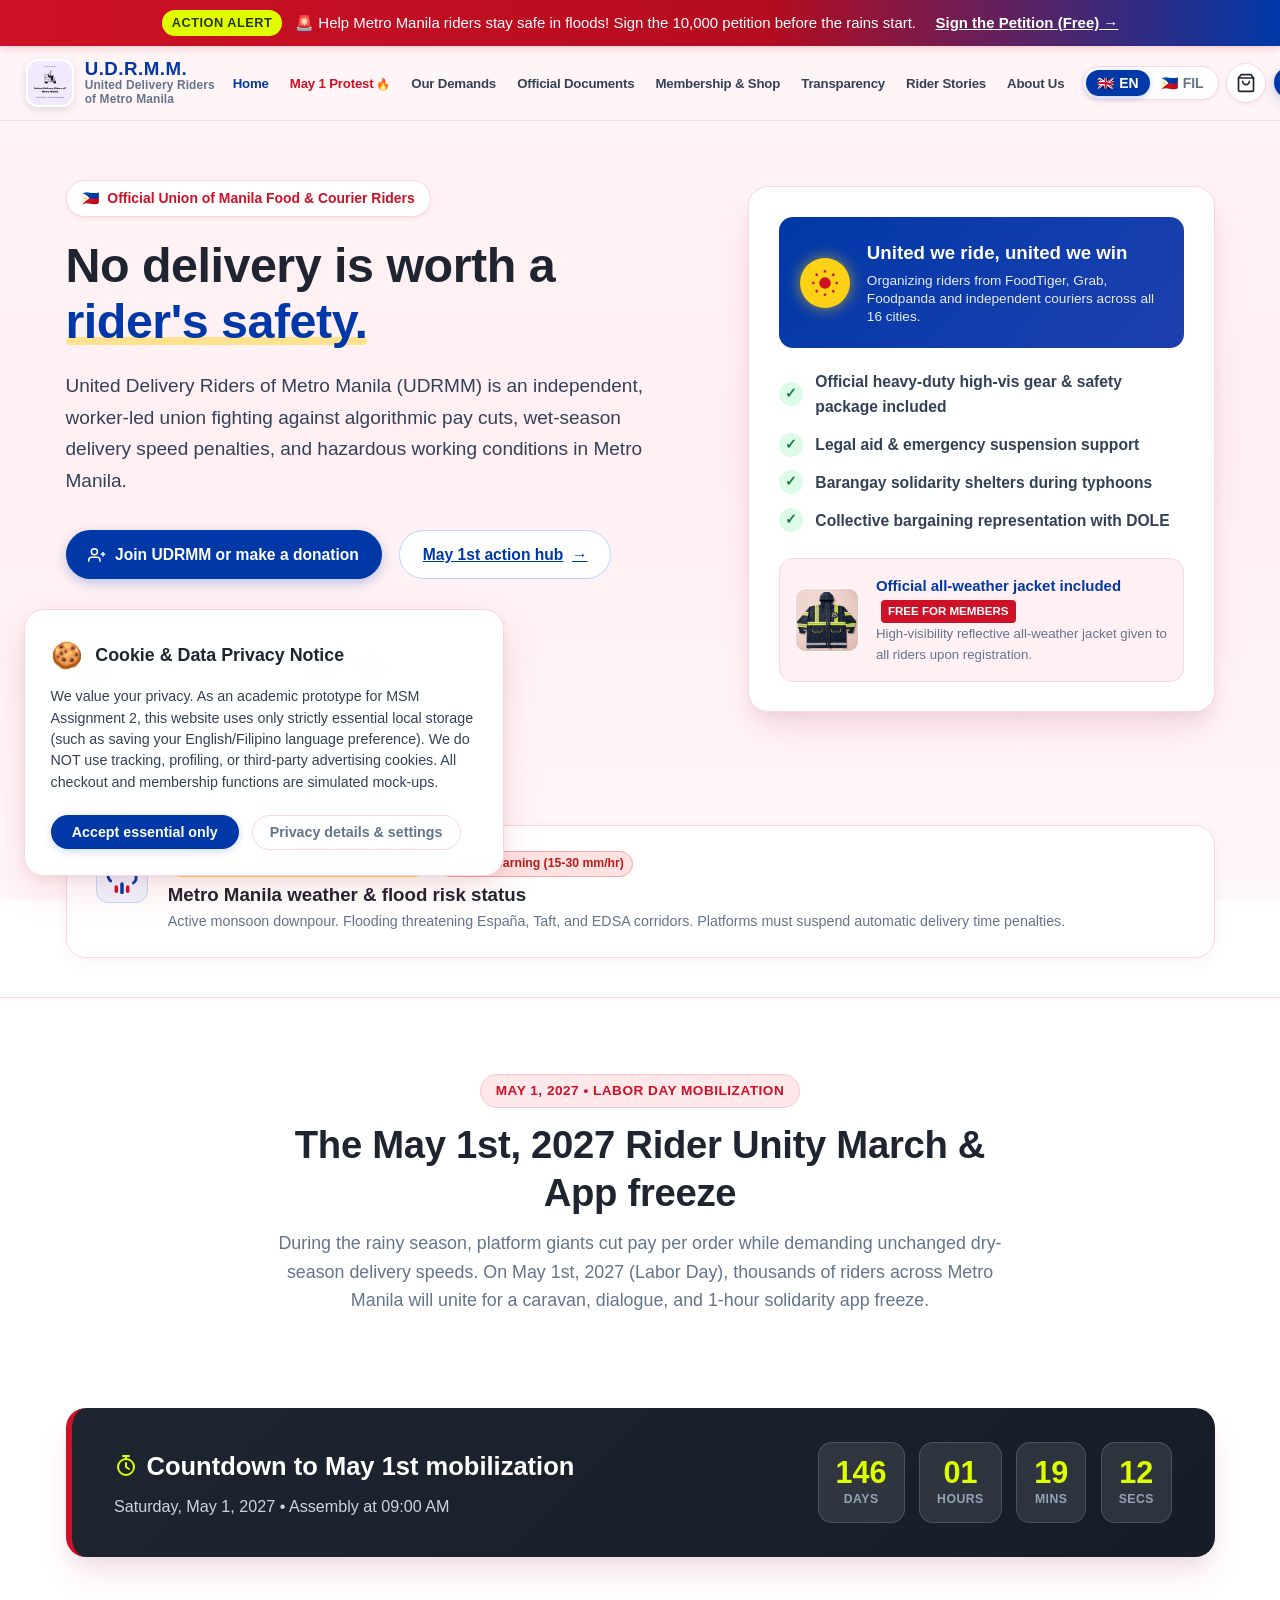
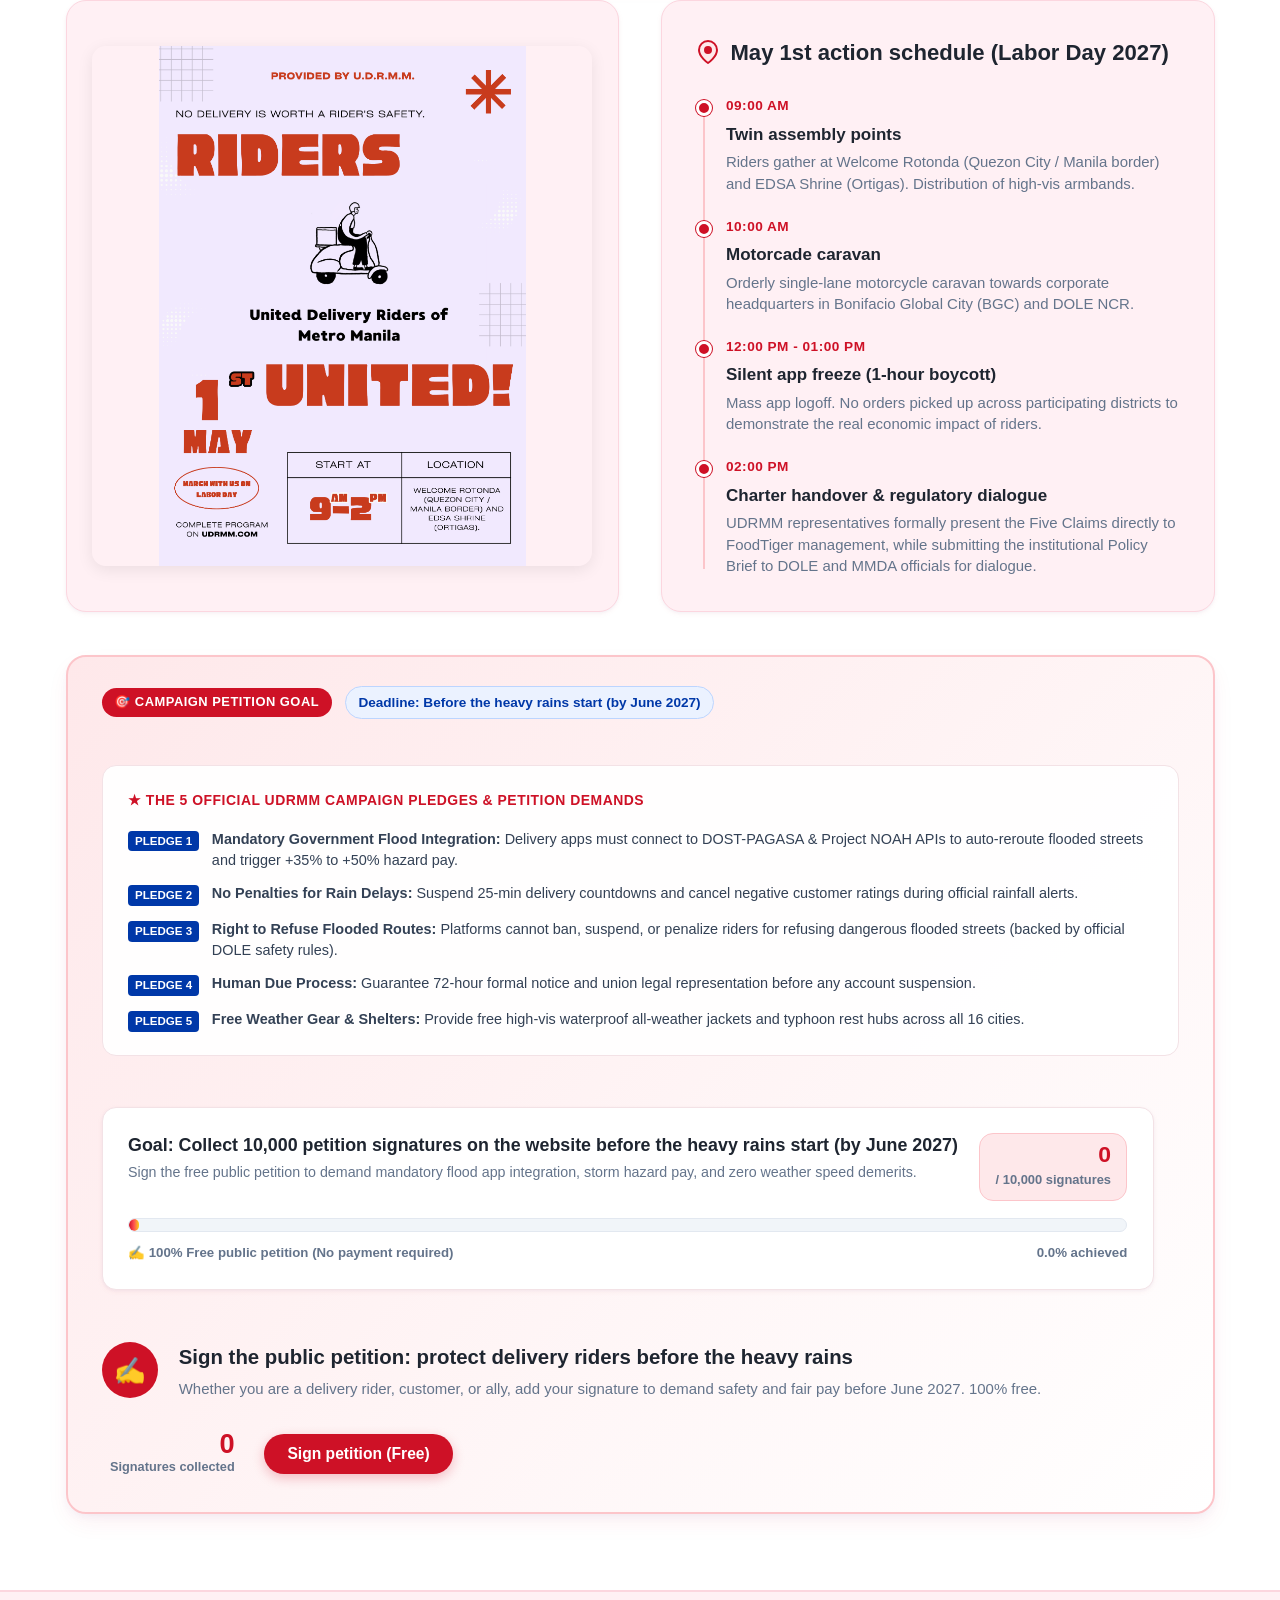
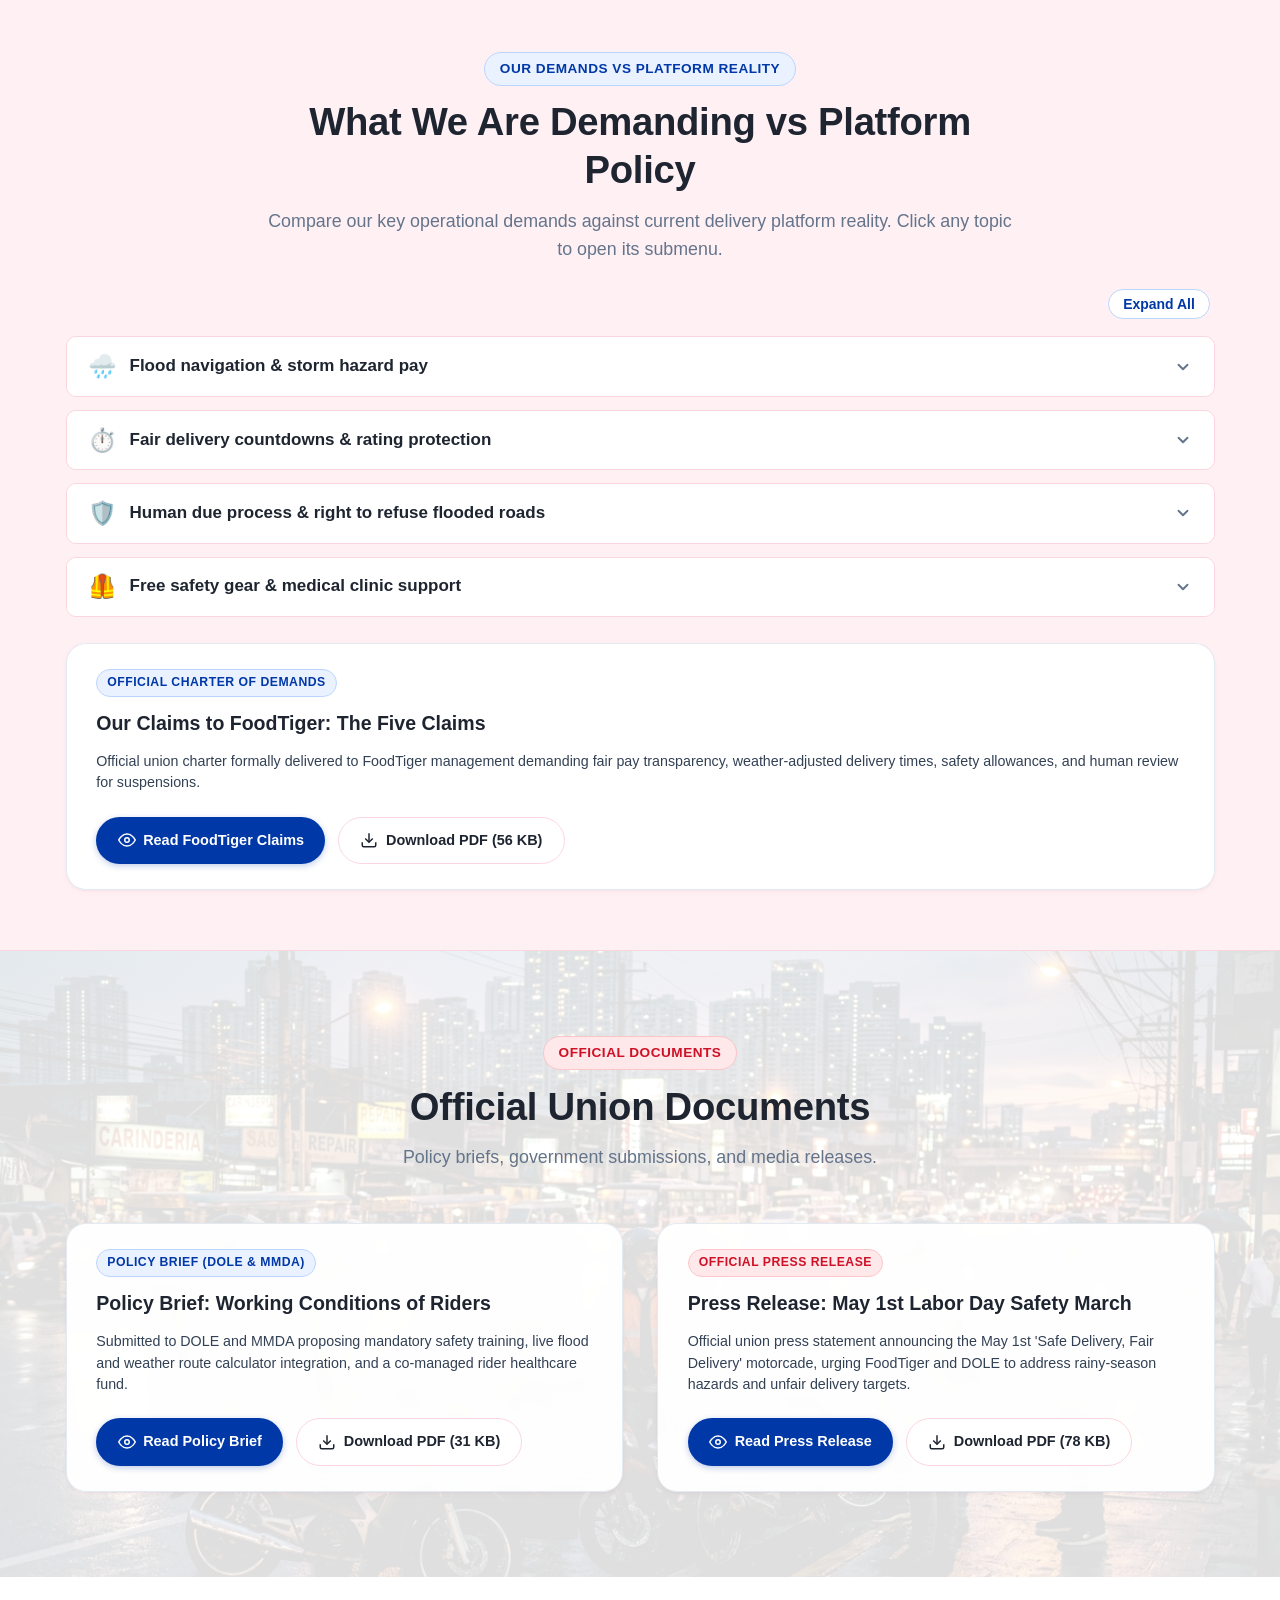
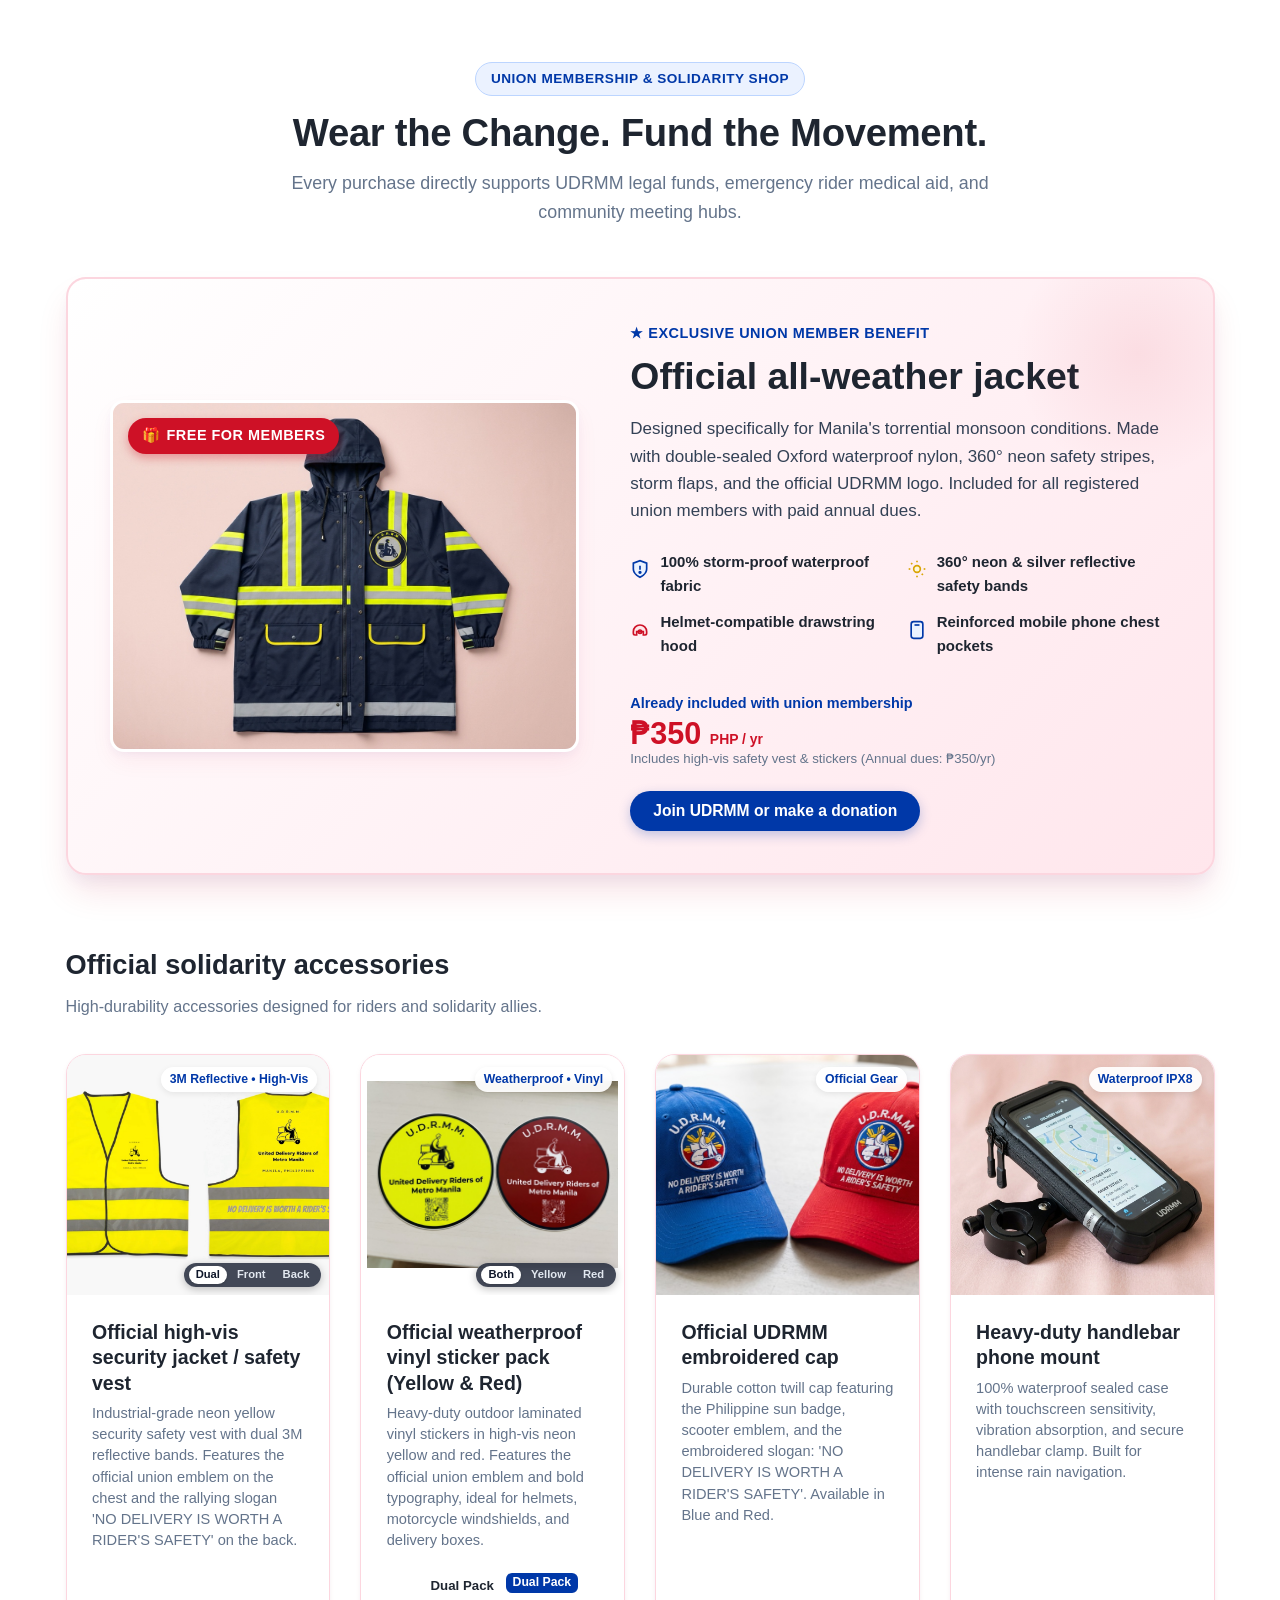
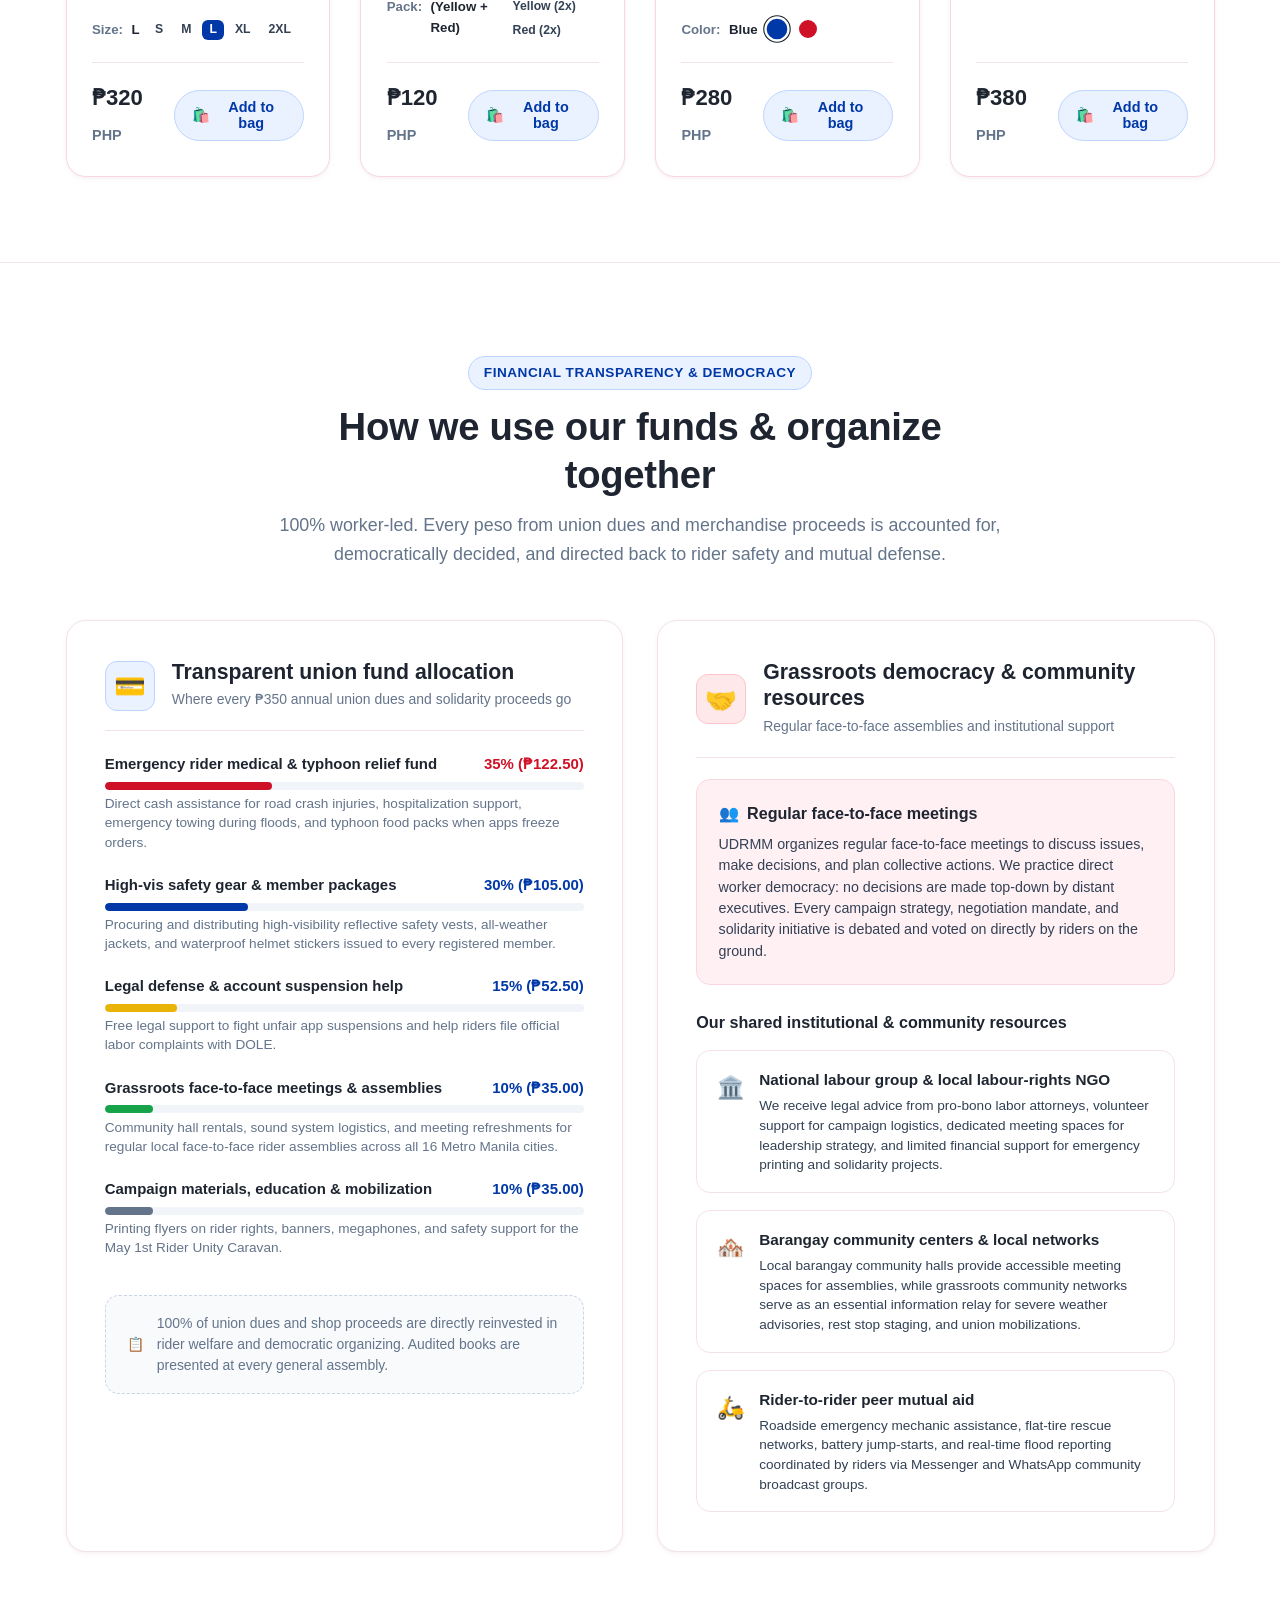
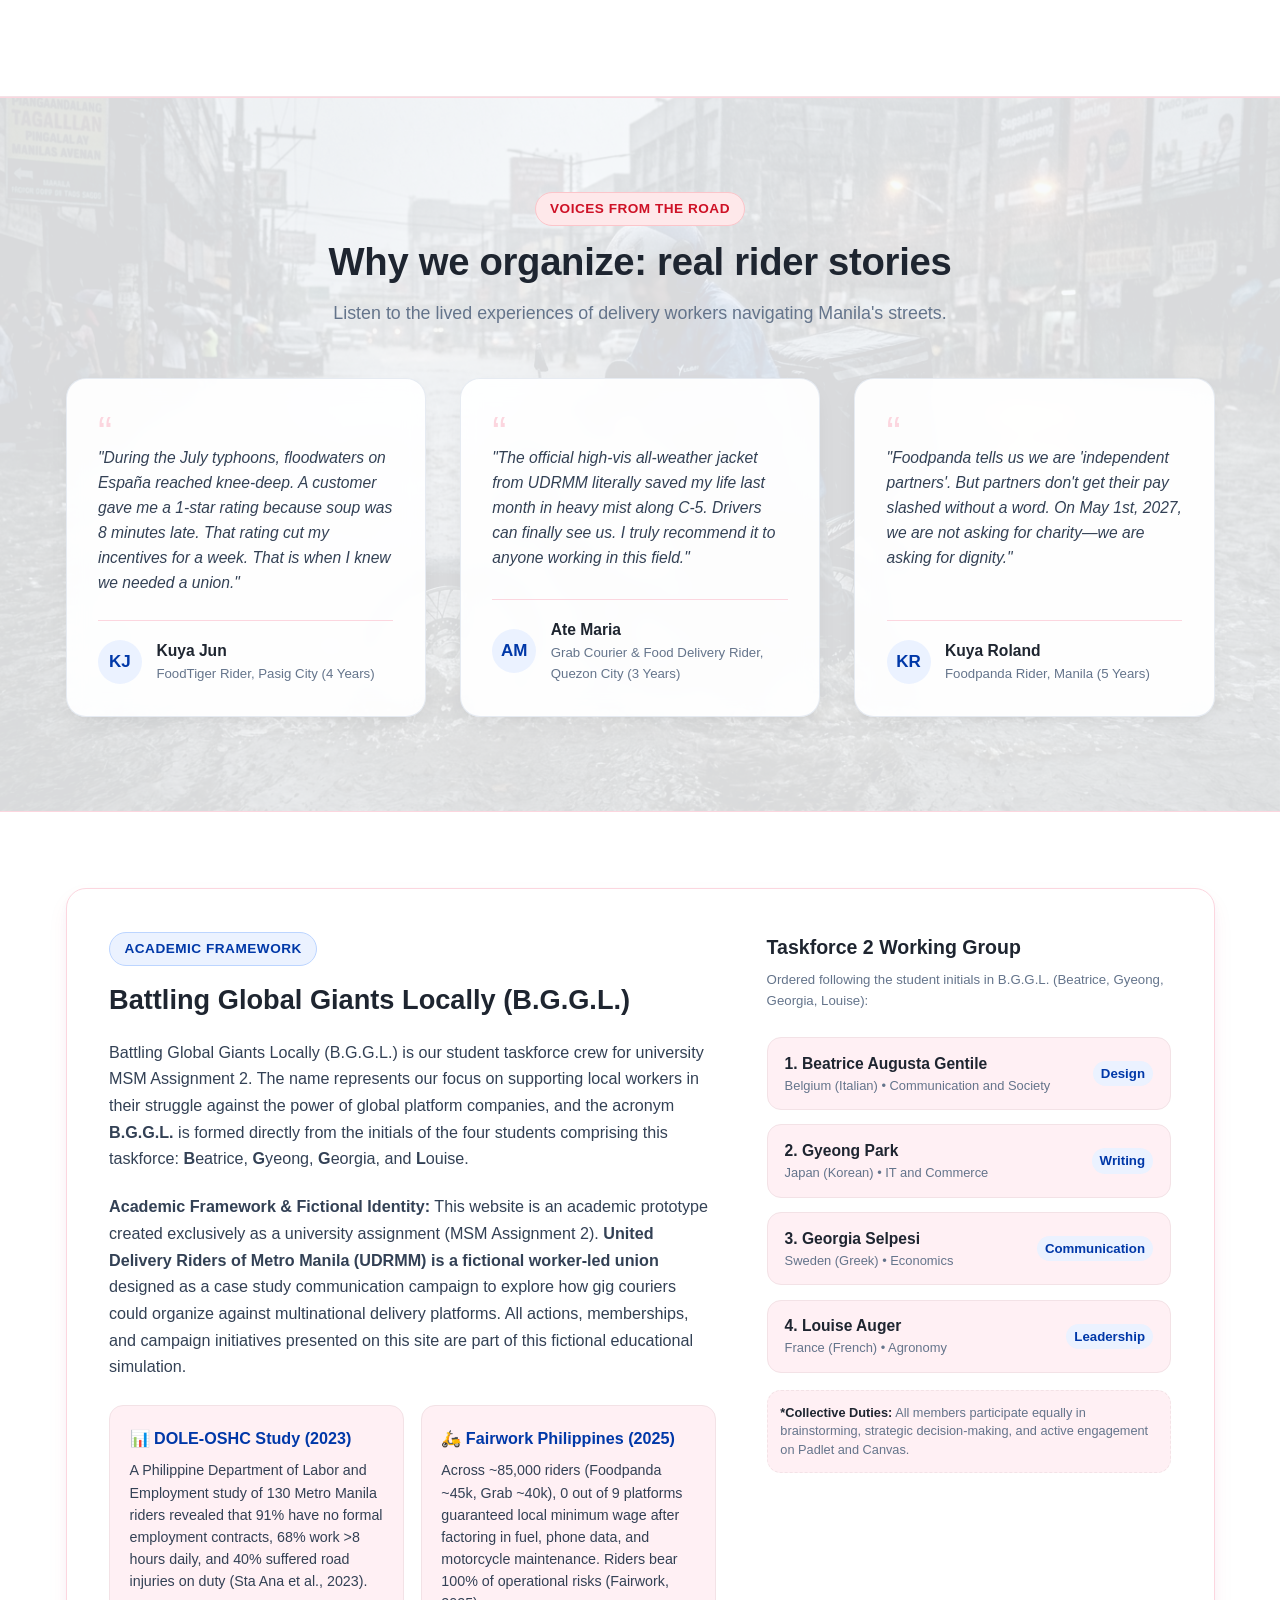
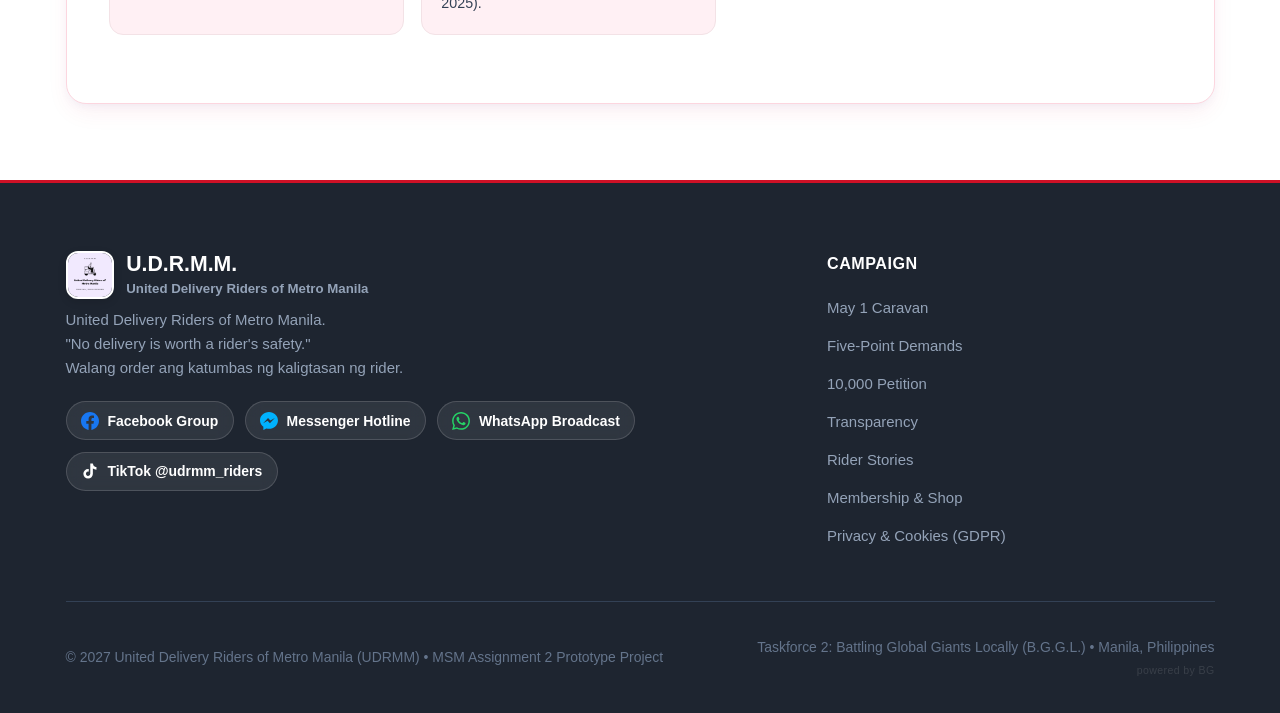
==== commit 296ec151: "Restore exact Policy Brief card visual style for FoodTiger claims" ====
--- a/index.html
+++ b/index.html
@@ -645,21 +645,16 @@
           </details>
         </div>
 
-        <!-- FoodTiger Charter Horizontal Card (Same visual as Policy Brief, horizontal layout) -->
-        <div class="official-doc-card doc-card-horizontal">
-          <div class="doc-horizontal-content">
-            <div class="doc-card-top">
-              <span class="doc-badge-pill badge-policy" data-i18n="charterBadge">OFFICIAL CHARTER OF DEMANDS</span>
-            </div>
-            <h3 class="official-doc-title" data-i18n="charterHeading">Our Claims to FoodTiger: The Five Claims</h3>
-            <p class="official-doc-desc" data-i18n="charterDesc">
-              Official union charter formally delivered to FoodTiger management demanding fair pay transparency, weather-adjusted delivery times, safety allowances, and human review for suspensions.
-            </p>
-            <blockquote class="charter-quote" data-i18n="charterQuote">
-              "We want dialogue, not conflict. We are not asking FoodTiger to leave — we are asking FoodTiger to treat Manila's riders with dignity, fair pay, and basic safety."
-            </blockquote>
-          </div>
-          <div class="official-doc-actions doc-horizontal-actions">
+        <!-- FoodTiger Charter Card (Exact same visual as Policy Brief) -->
+        <div class="official-doc-card demands-charter-card">
+          <div class="doc-card-top">
+            <span class="doc-badge-pill badge-policy" data-i18n="charterBadge">OFFICIAL CHARTER</span>
+          </div>
+          <h3 class="official-doc-title" data-i18n="charterHeading">Our Claims to FoodTiger: The Five Claims</h3>
+          <p class="official-doc-desc" data-i18n="charterDesc">
+            Official union charter formally delivered to FoodTiger management demanding fair pay transparency, weather-adjusted delivery times, safety allowances, and human review for suspensions.
+          </p>
+          <div class="official-doc-actions">
             <a href="assets/docs/udrmm-claims-to-foodtiger.pdf" target="_blank" rel="noopener noreferrer" class="btn-doc-primary">
               <svg width="18" height="18" viewBox="0 0 24 24" fill="none" stroke="currentColor" stroke-width="2"><path d="M1 12s4-8 11-8 11 8 11 8-4 8-11 8-11-8-11-8z"></path><circle cx="12" cy="12" r="3"></circle></svg>
               <span data-i18n="btnViewCharter">Read FoodTiger Claims</span>
--- a/style.css
+++ b/style.css
@@ -1198,59 +1198,9 @@
   margin-right: 0.25rem;
 }
 
-/* FoodTiger Charter Horizontal Card (Same visual as Policy Brief, horizontal layout) */
-.official-doc-card.doc-card-horizontal {
+/* FoodTiger Charter Card under Demands (Exact same visual as Policy Brief) */
+.demands-charter-card {
   margin-top: 1.5rem;
-  display: grid;
-  grid-template-columns: 1fr auto;
-  gap: 2rem;
-  align-items: center;
-}
-
-.doc-horizontal-content {
-  display: flex;
-  flex-direction: column;
-  gap: 0.65rem;
-}
-
-.doc-horizontal-content .charter-quote {
-  margin: 0.25rem 0 0 0;
-  padding: 0.65rem 0.95rem;
-  background: var(--ph-blue-light);
-  border-left: 3px solid var(--ph-blue);
-  border-radius: 0 6px 6px 0;
-  font-style: italic;
-  font-size: 0.84rem;
-  color: var(--ph-blue-dark);
-  line-height: 1.45;
-}
-
-.doc-horizontal-actions {
-  display: flex;
-  flex-direction: column;
-  gap: 0.65rem;
-  min-width: 215px;
-  margin-top: 0;
-  padding-top: 0;
-}
-
-.doc-horizontal-actions .btn-doc-primary,
-.doc-horizontal-actions .btn-doc-secondary {
-  justify-content: center;
-  width: 100%;
-  white-space: nowrap;
-}
-
-@media (max-width: 820px) {
-  .official-doc-card.doc-card-horizontal {
-    grid-template-columns: 1fr;
-    gap: 1.25rem;
-    padding: 1.25rem 1.35rem;
-  }
-  .doc-horizontal-actions {
-    width: 100%;
-    min-width: 0;
-  }
 }
 
 @media (max-width: 768px) {
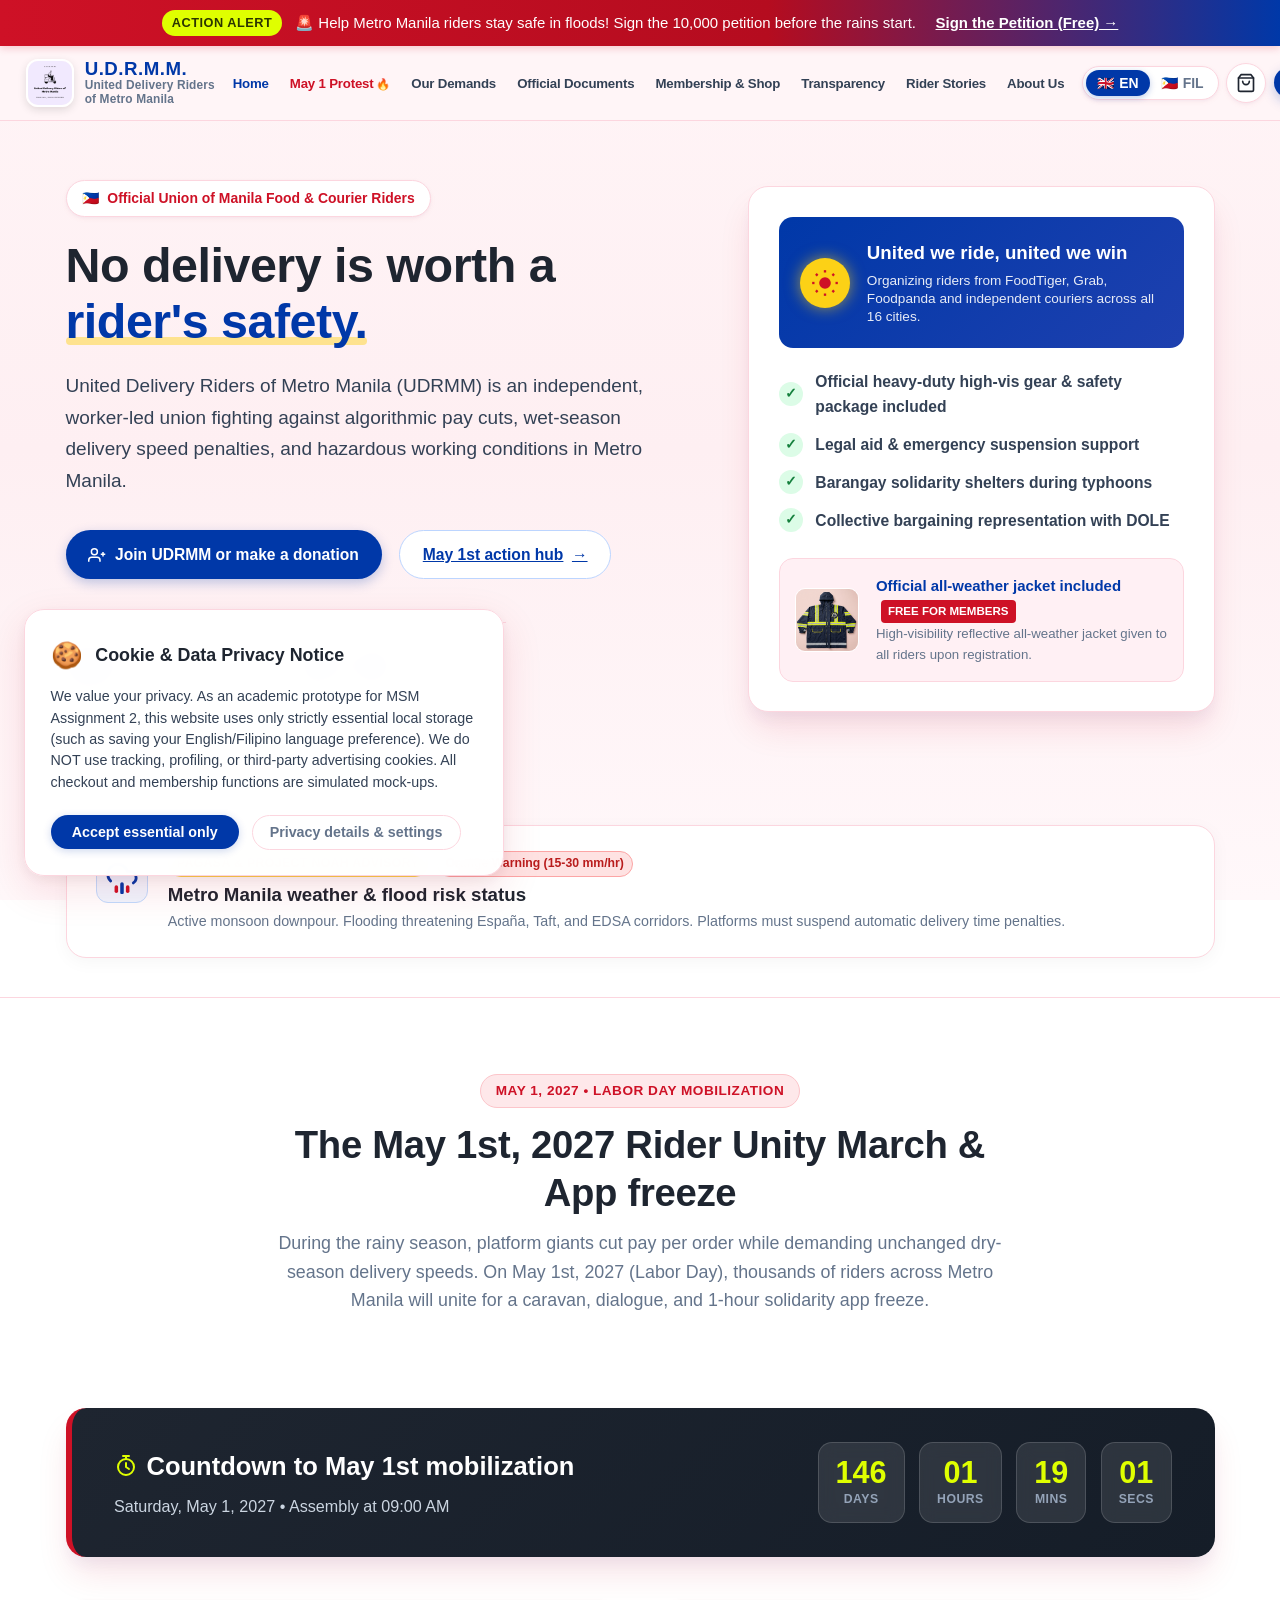
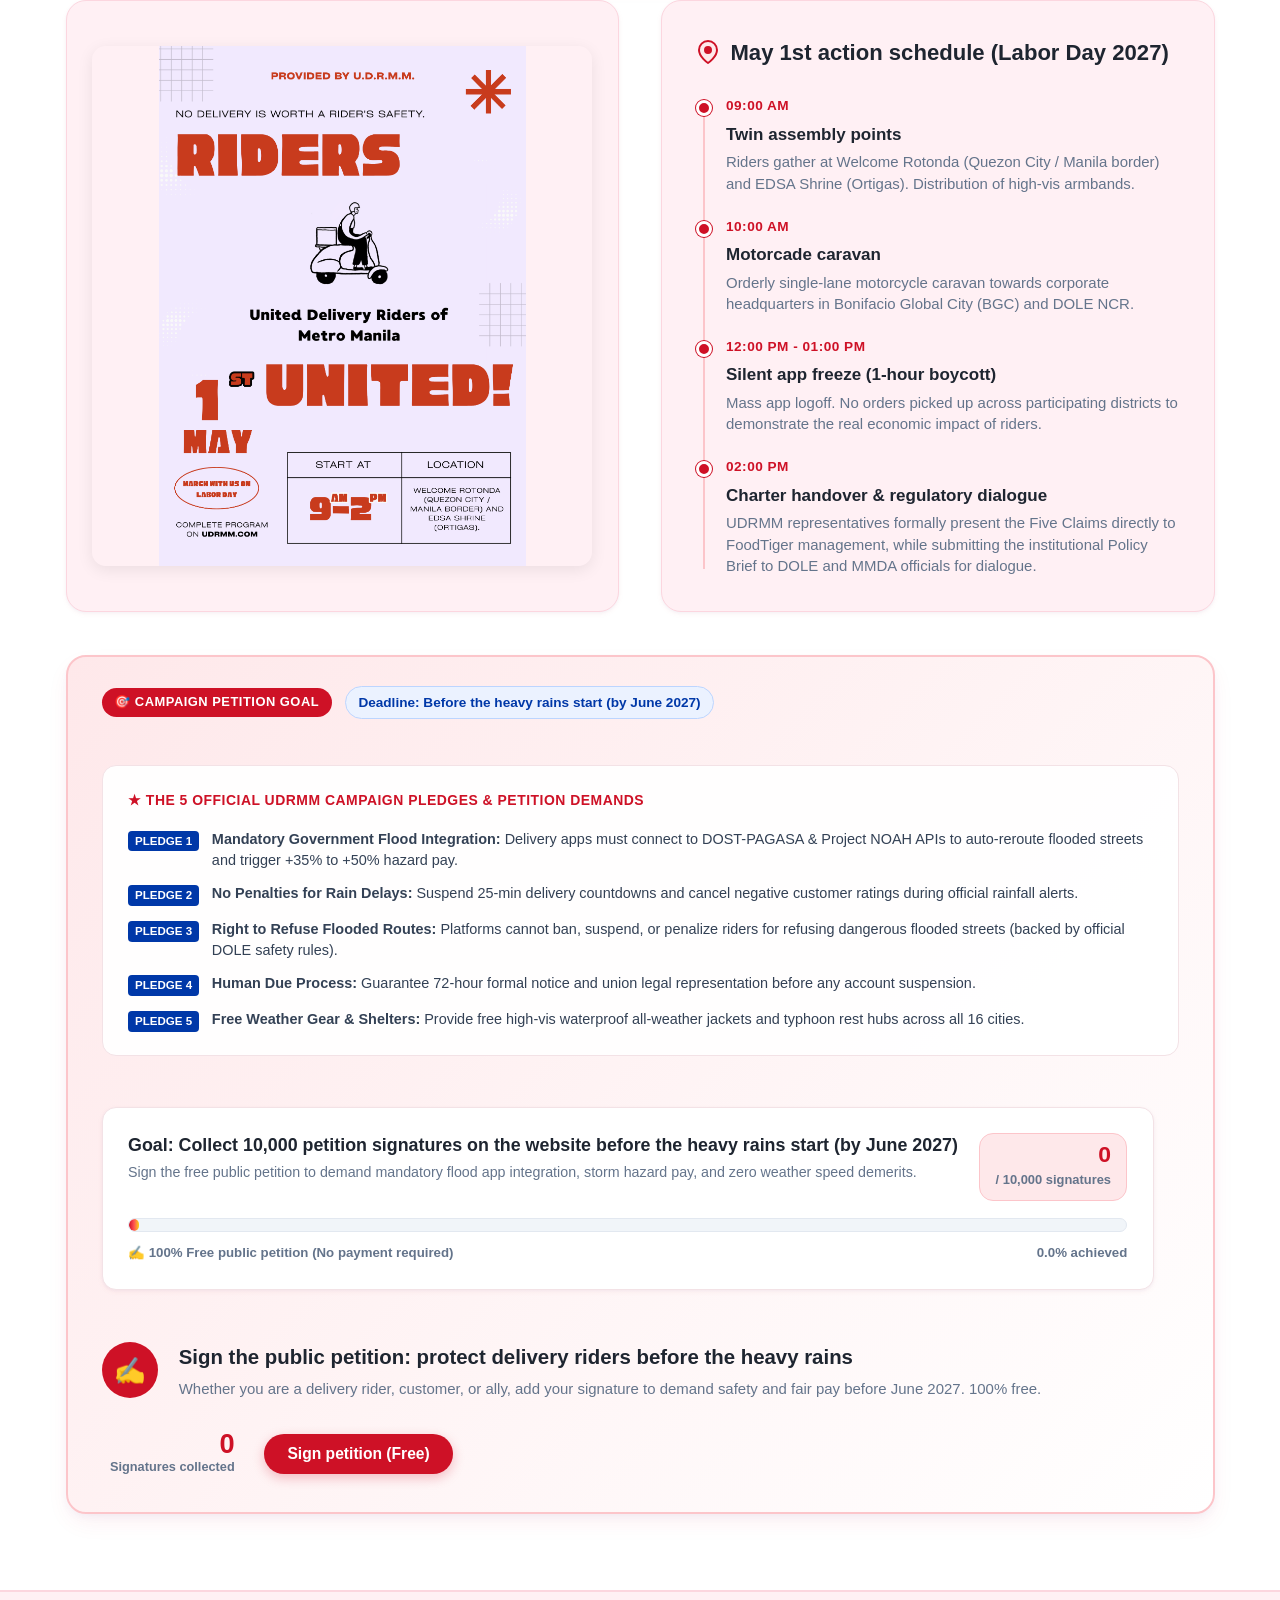
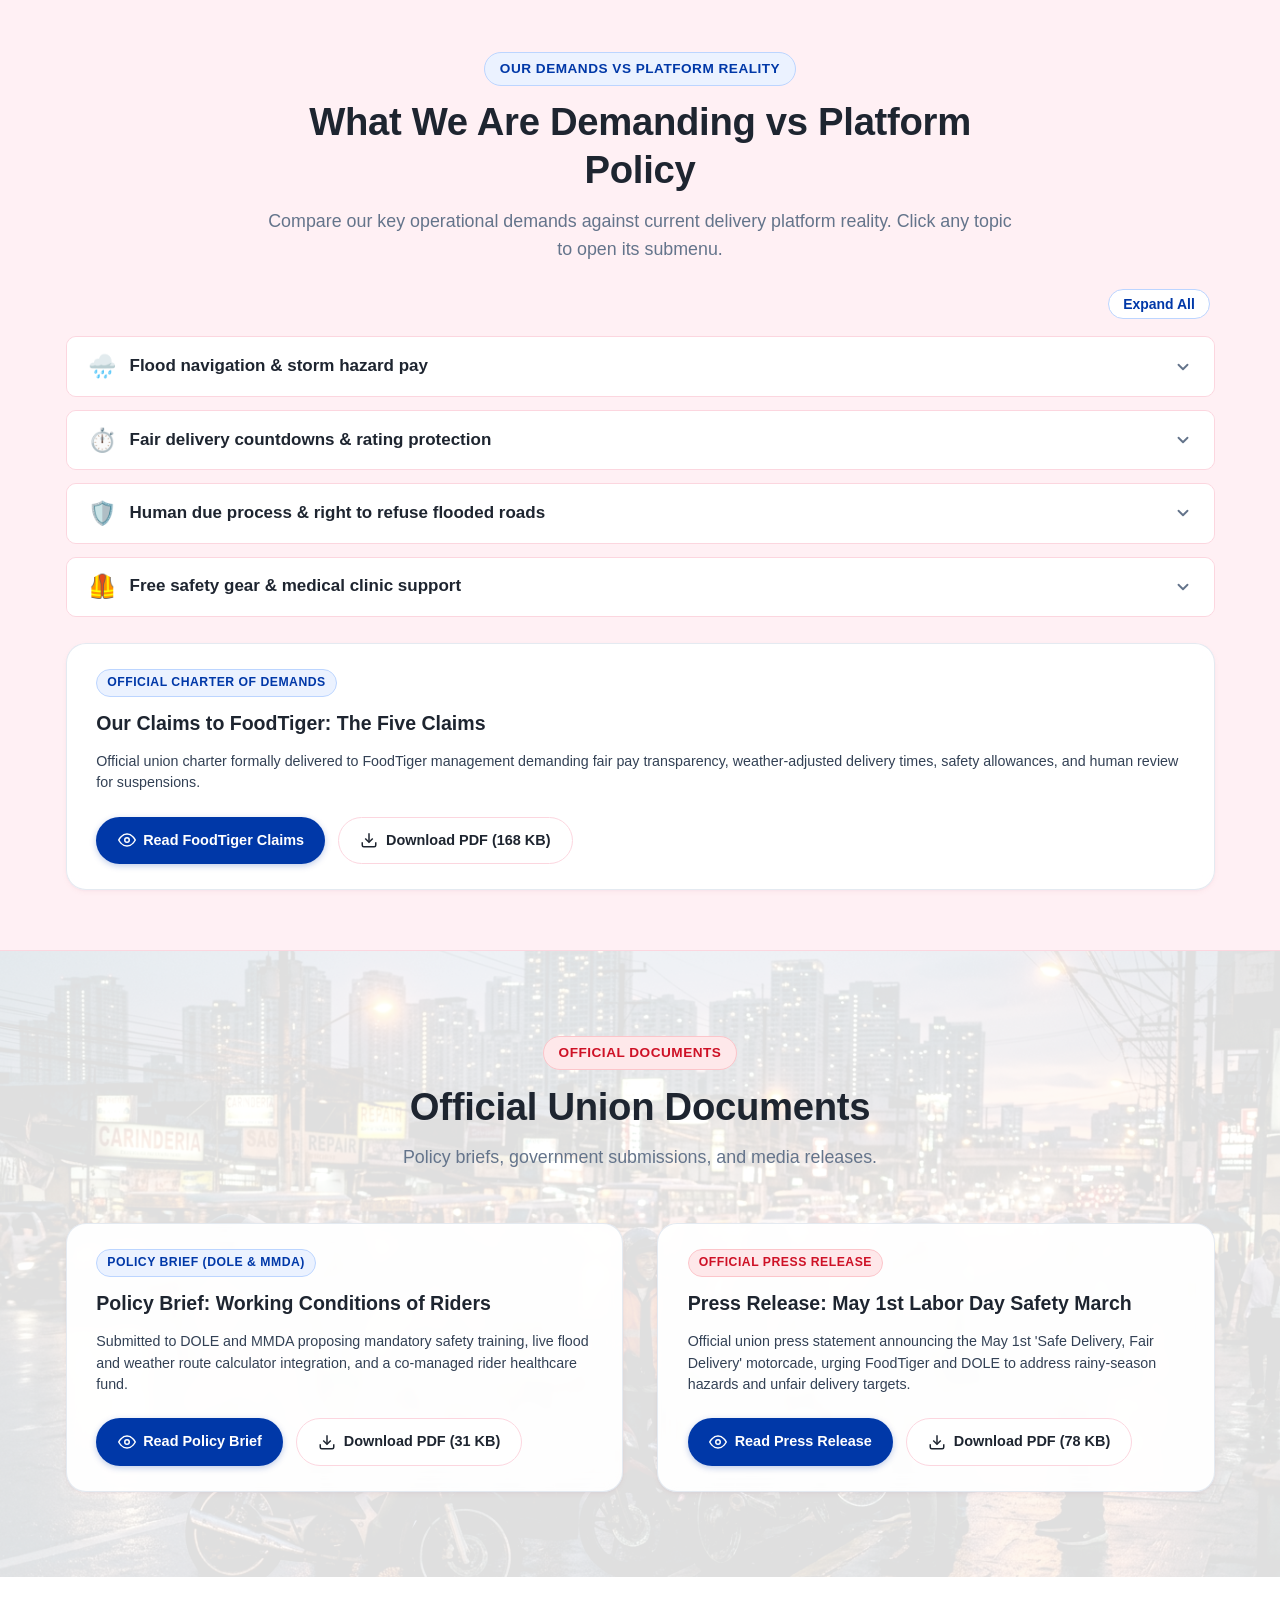
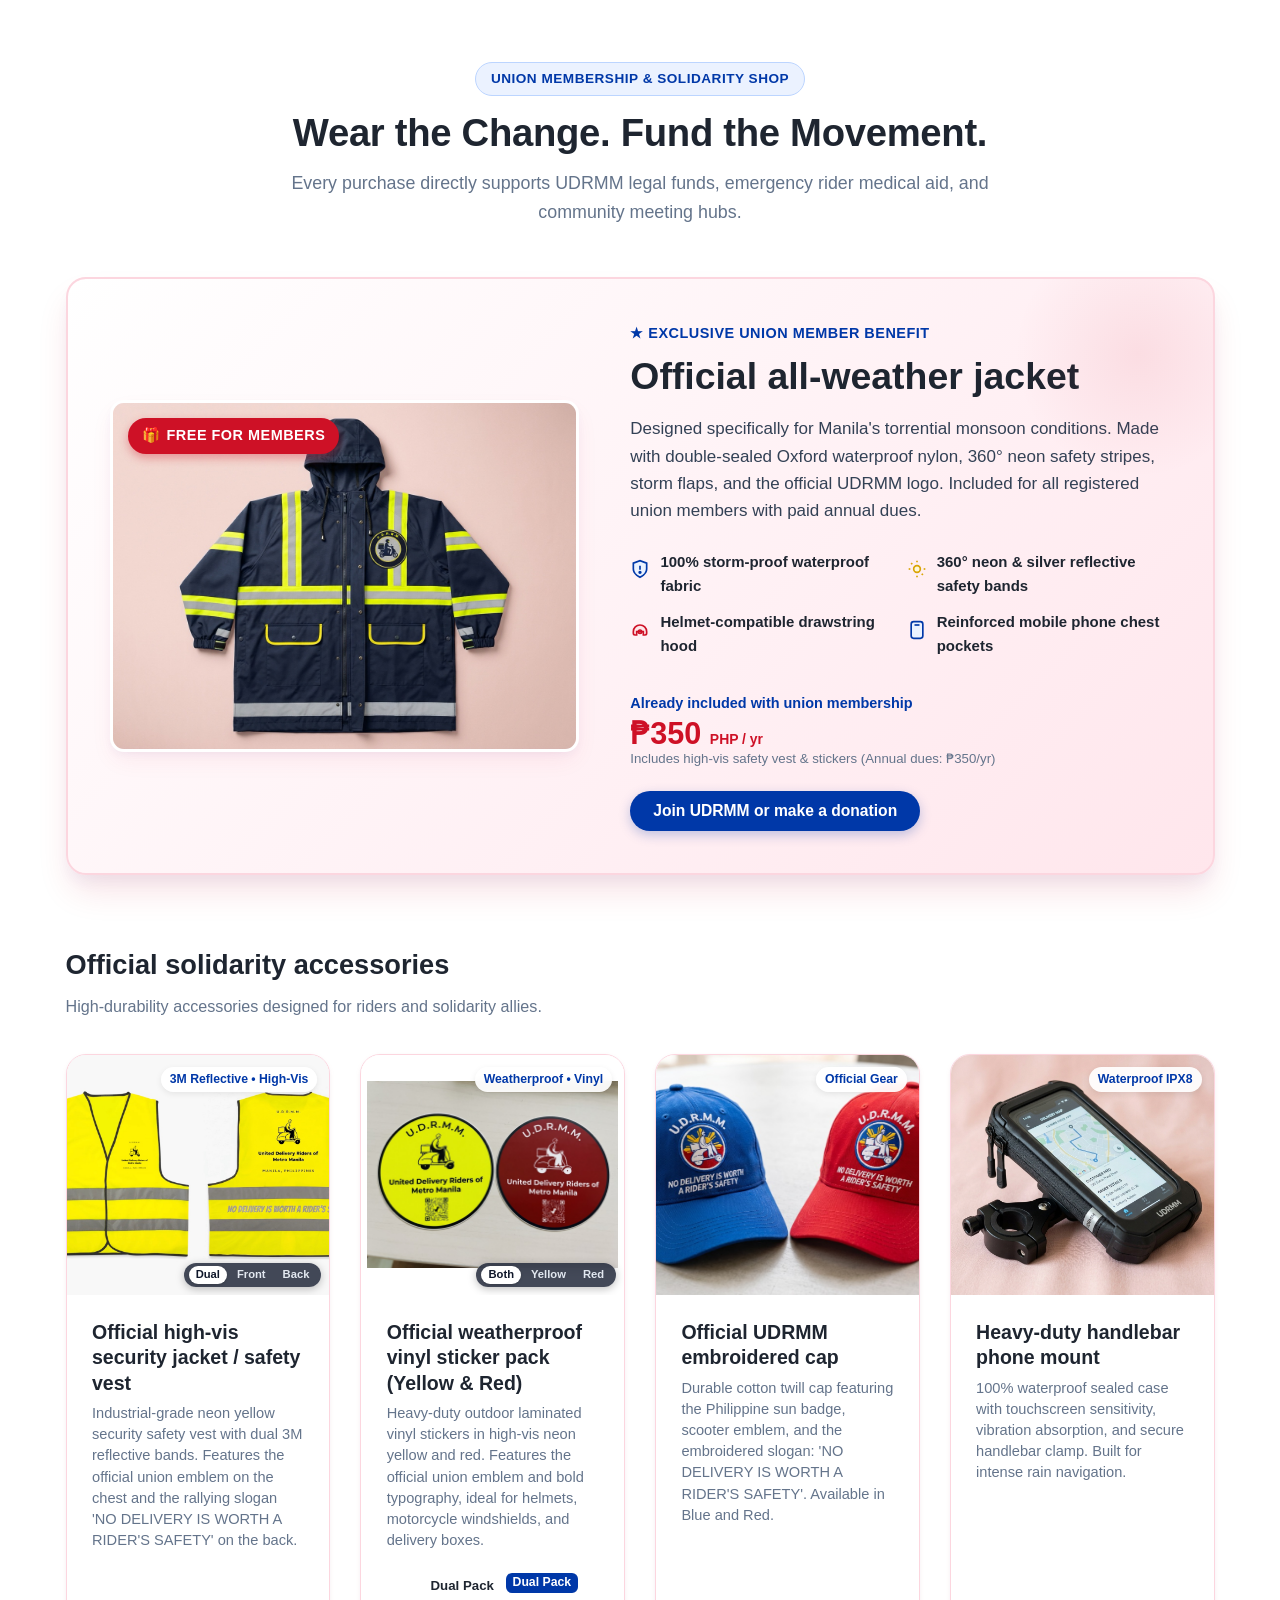
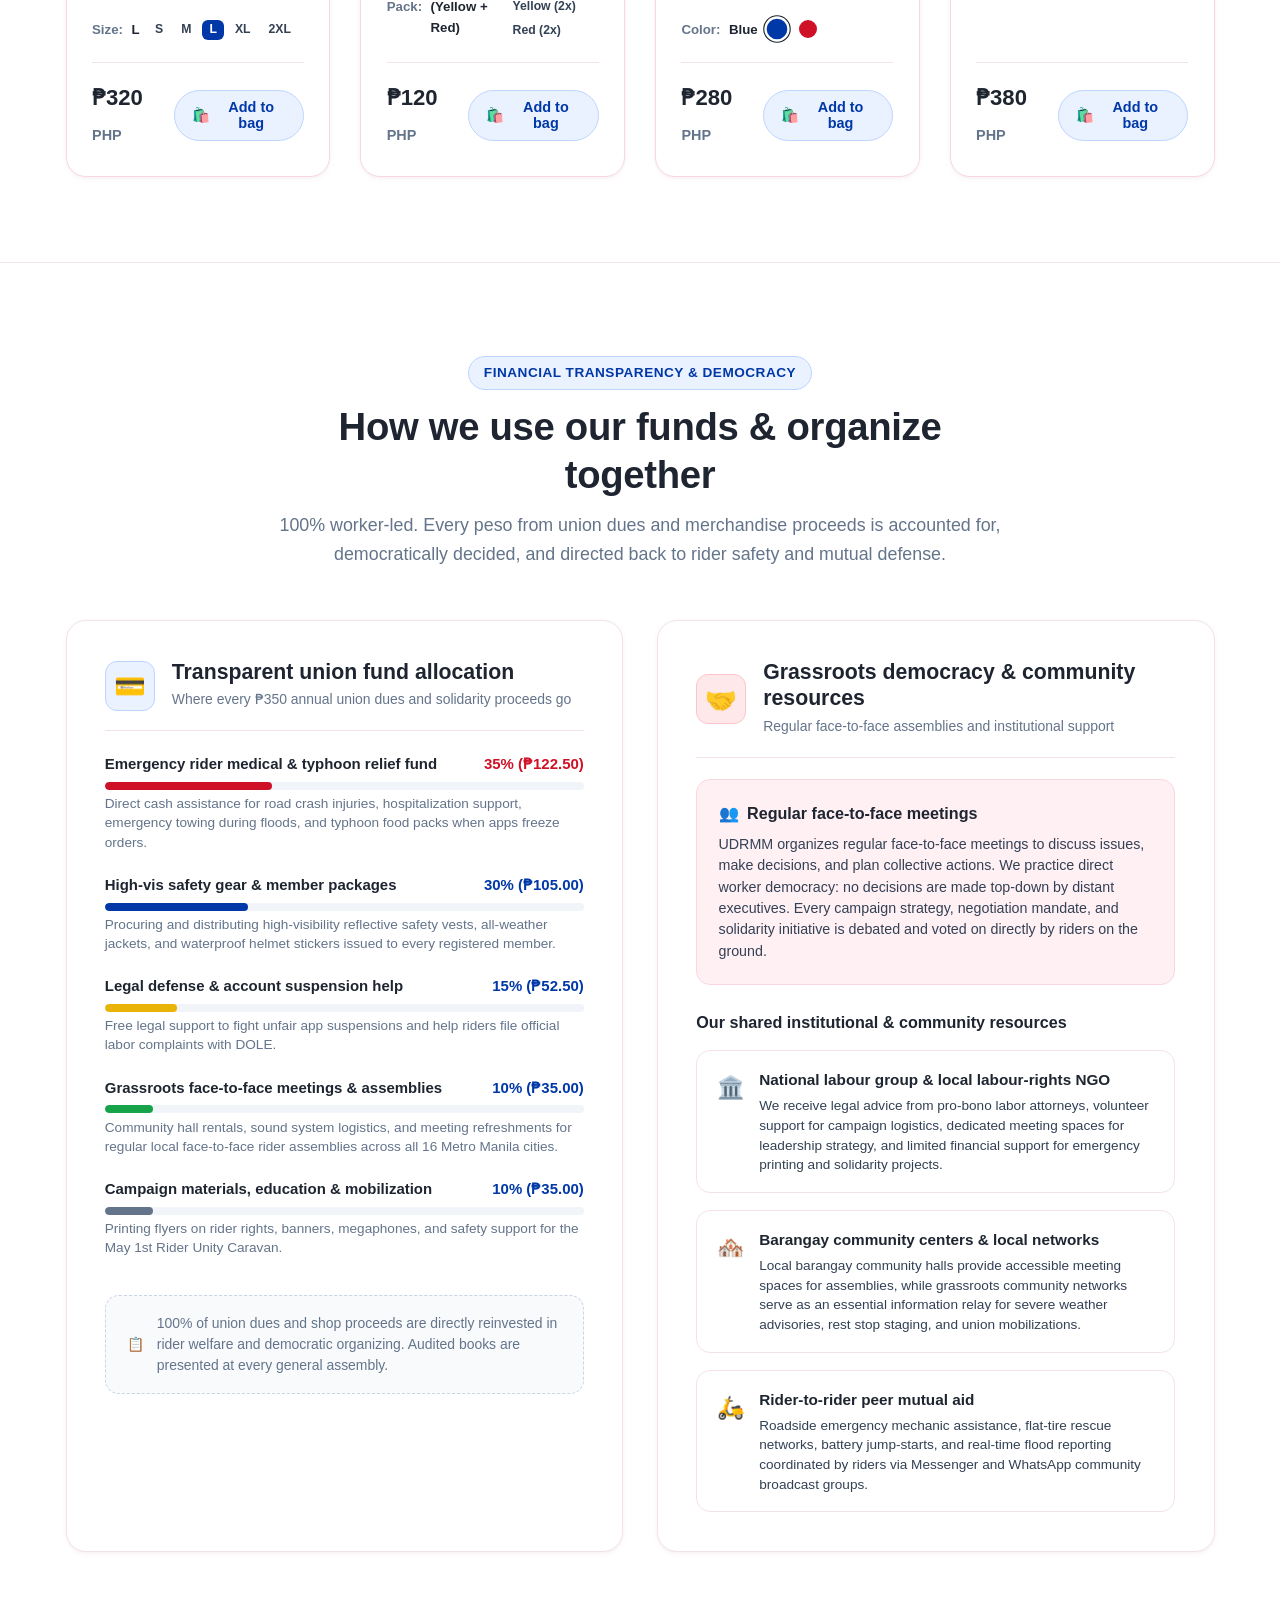
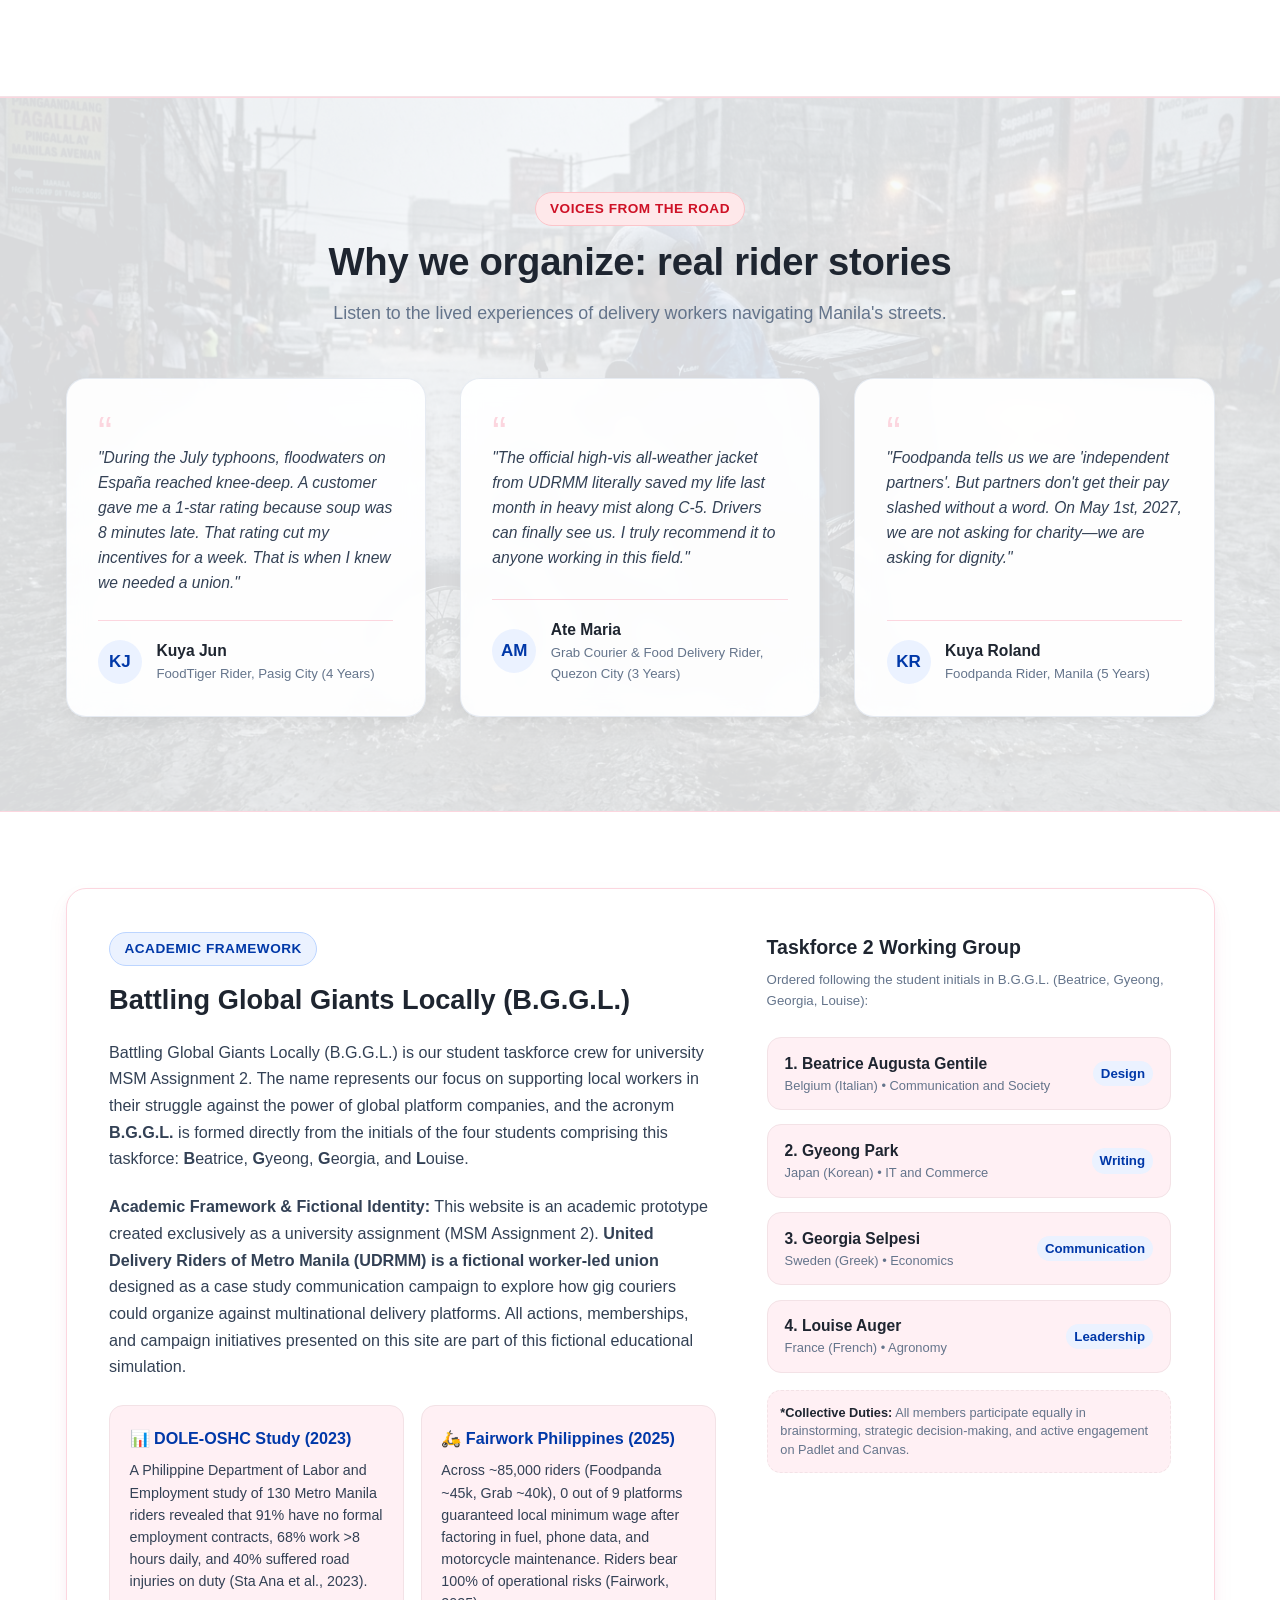
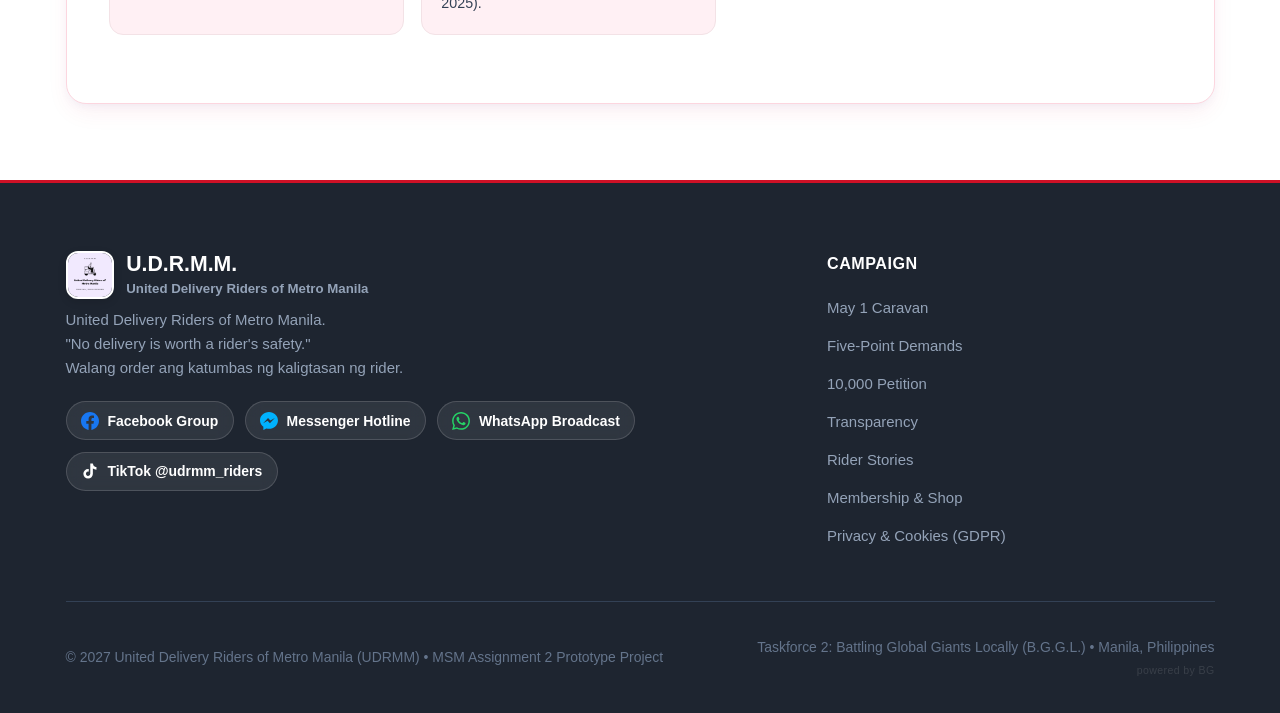
==== commit 27df4af3: "Update FoodTiger claims PDF with logo pink background across all pages" ====
--- a/index.html
+++ b/index.html
@@ -661,7 +661,7 @@
             </a>
             <a href="assets/docs/udrmm-claims-to-foodtiger.pdf" download="UDRMM_Our_Claims_to_FoodTiger.pdf" class="btn-doc-secondary">
               <svg width="18" height="18" viewBox="0 0 24 24" fill="none" stroke="currentColor" stroke-width="2"><path d="M21 15v4a2 2 0 0 1-2 2H5a2 2 0 0 1-2-2v-4"></path><polyline points="7 10 12 15 17 10"></polyline><line x1="12" y1="15" x2="12" y2="3"></line></svg>
-              <span data-i18n="btnDownloadCharter">Download PDF (56 KB)</span>
+              <span data-i18n="btnDownloadCharter">Download PDF (168 KB)</span>
             </a>
           </div>
         </div>
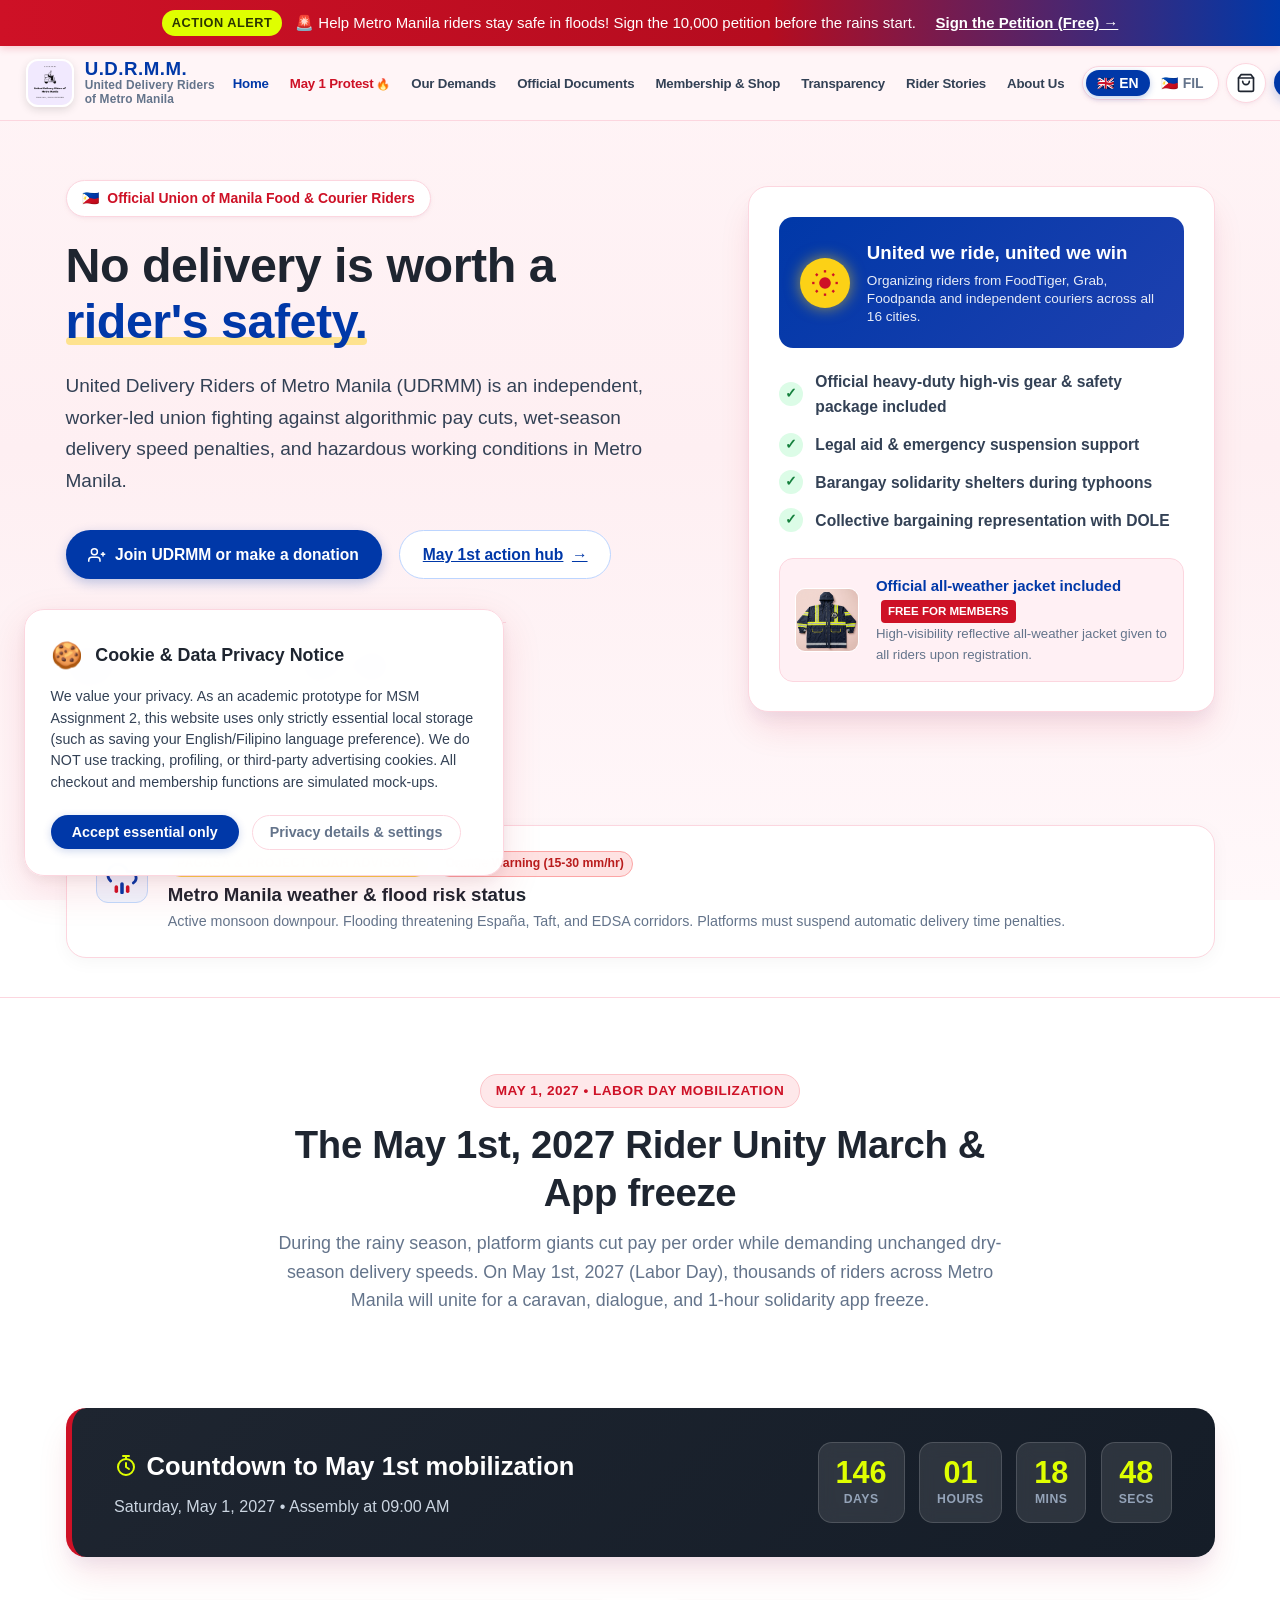
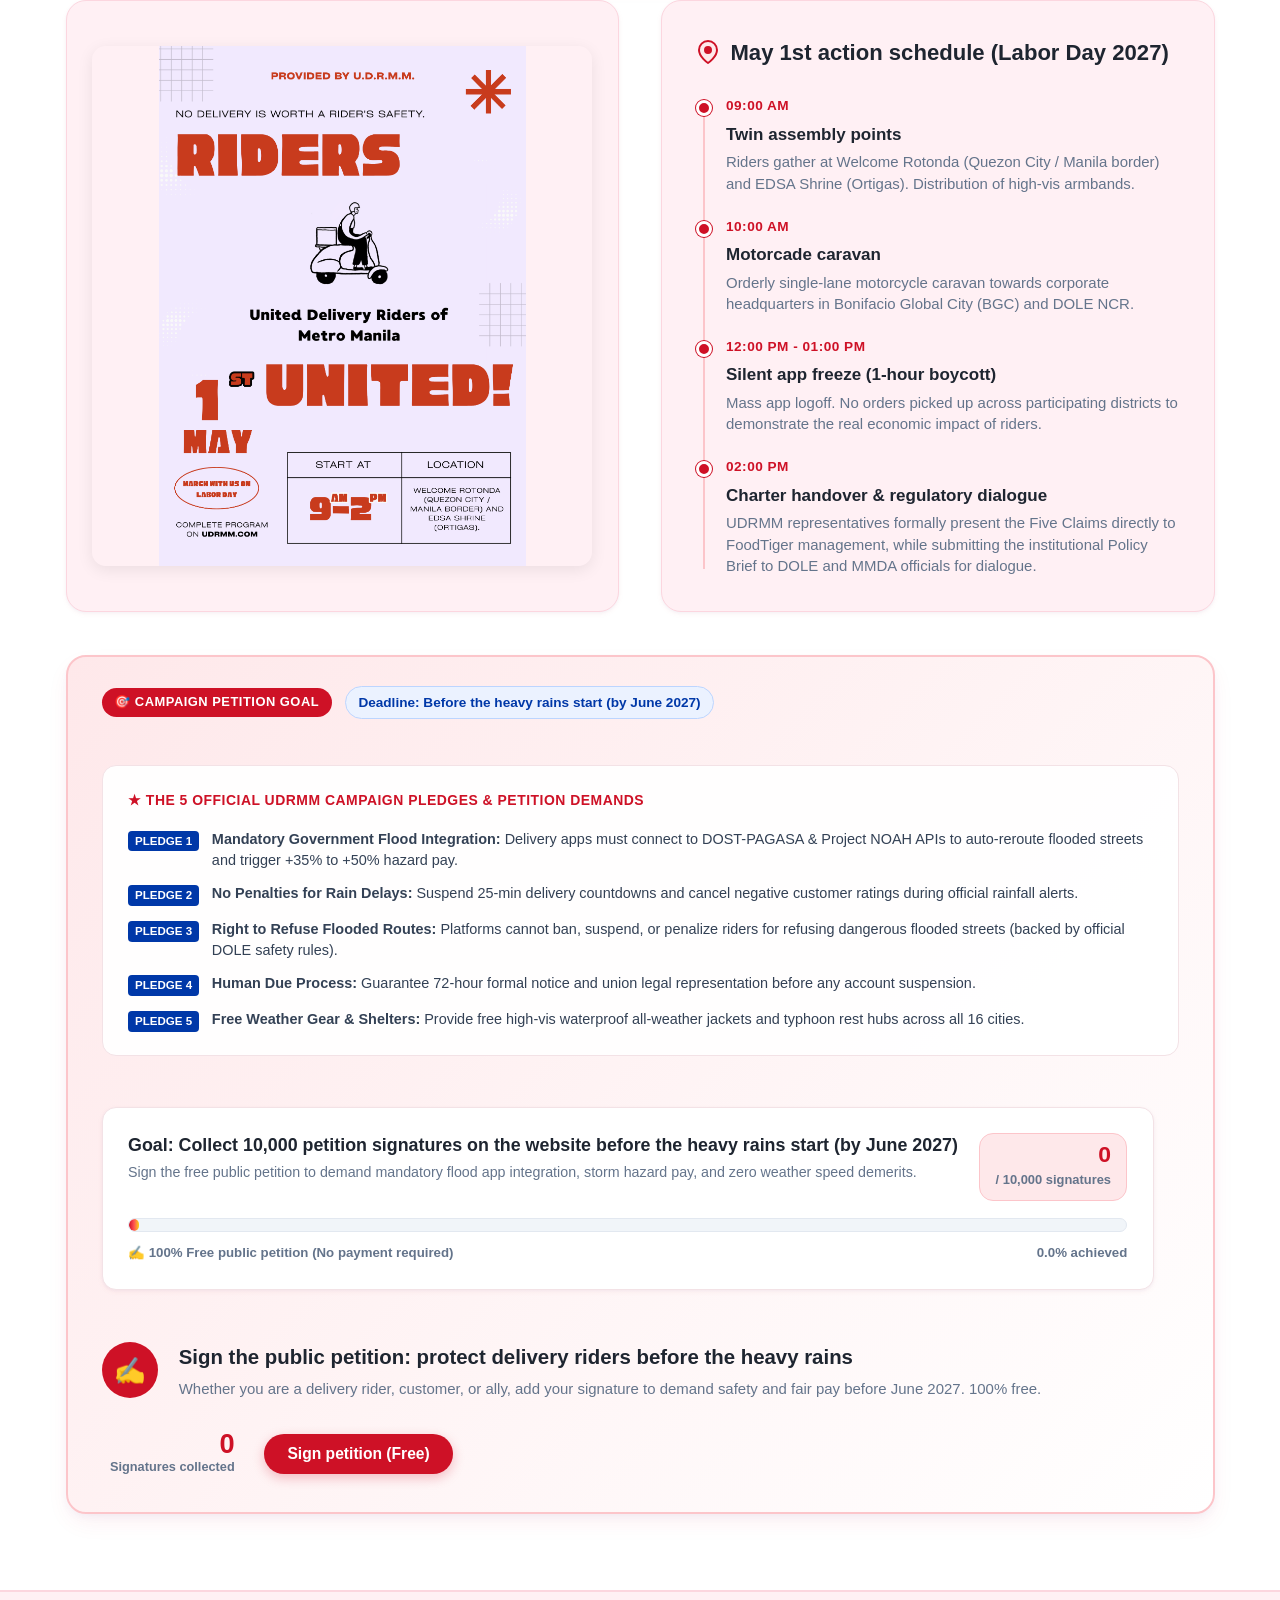
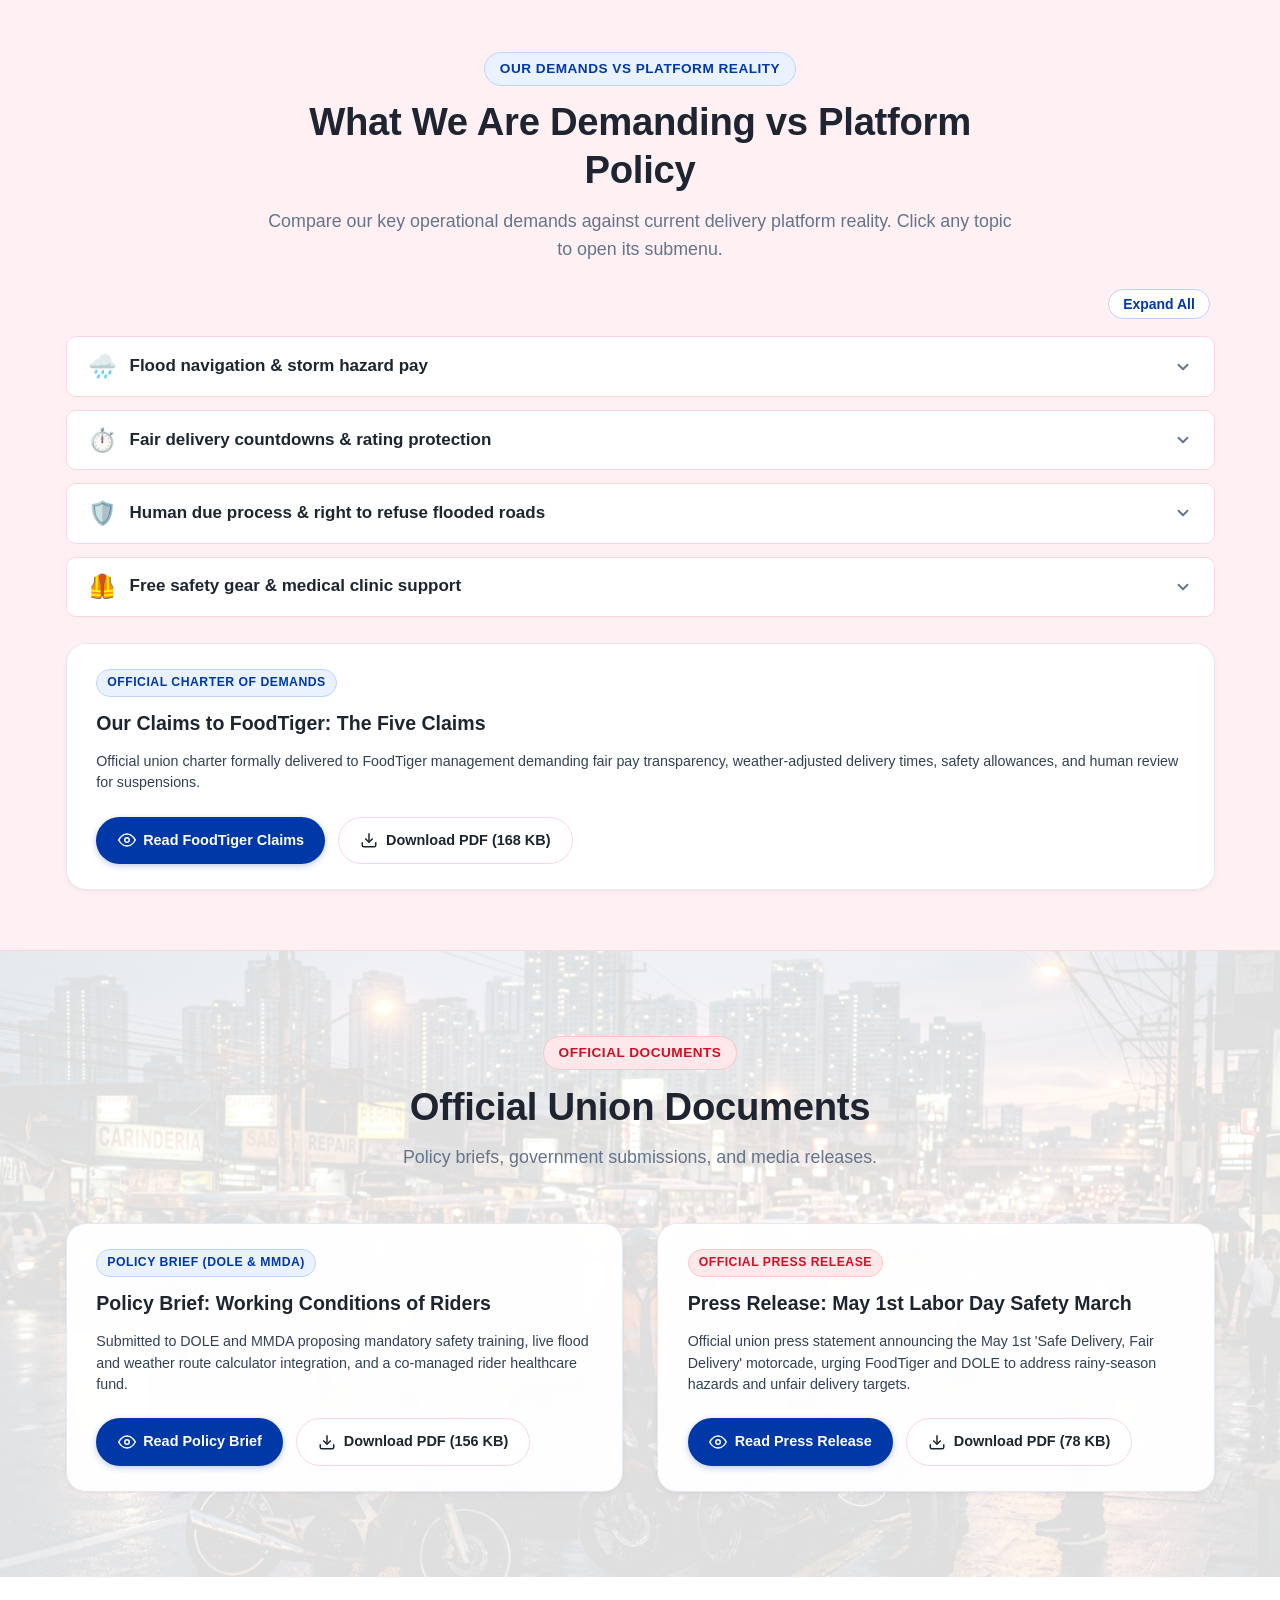
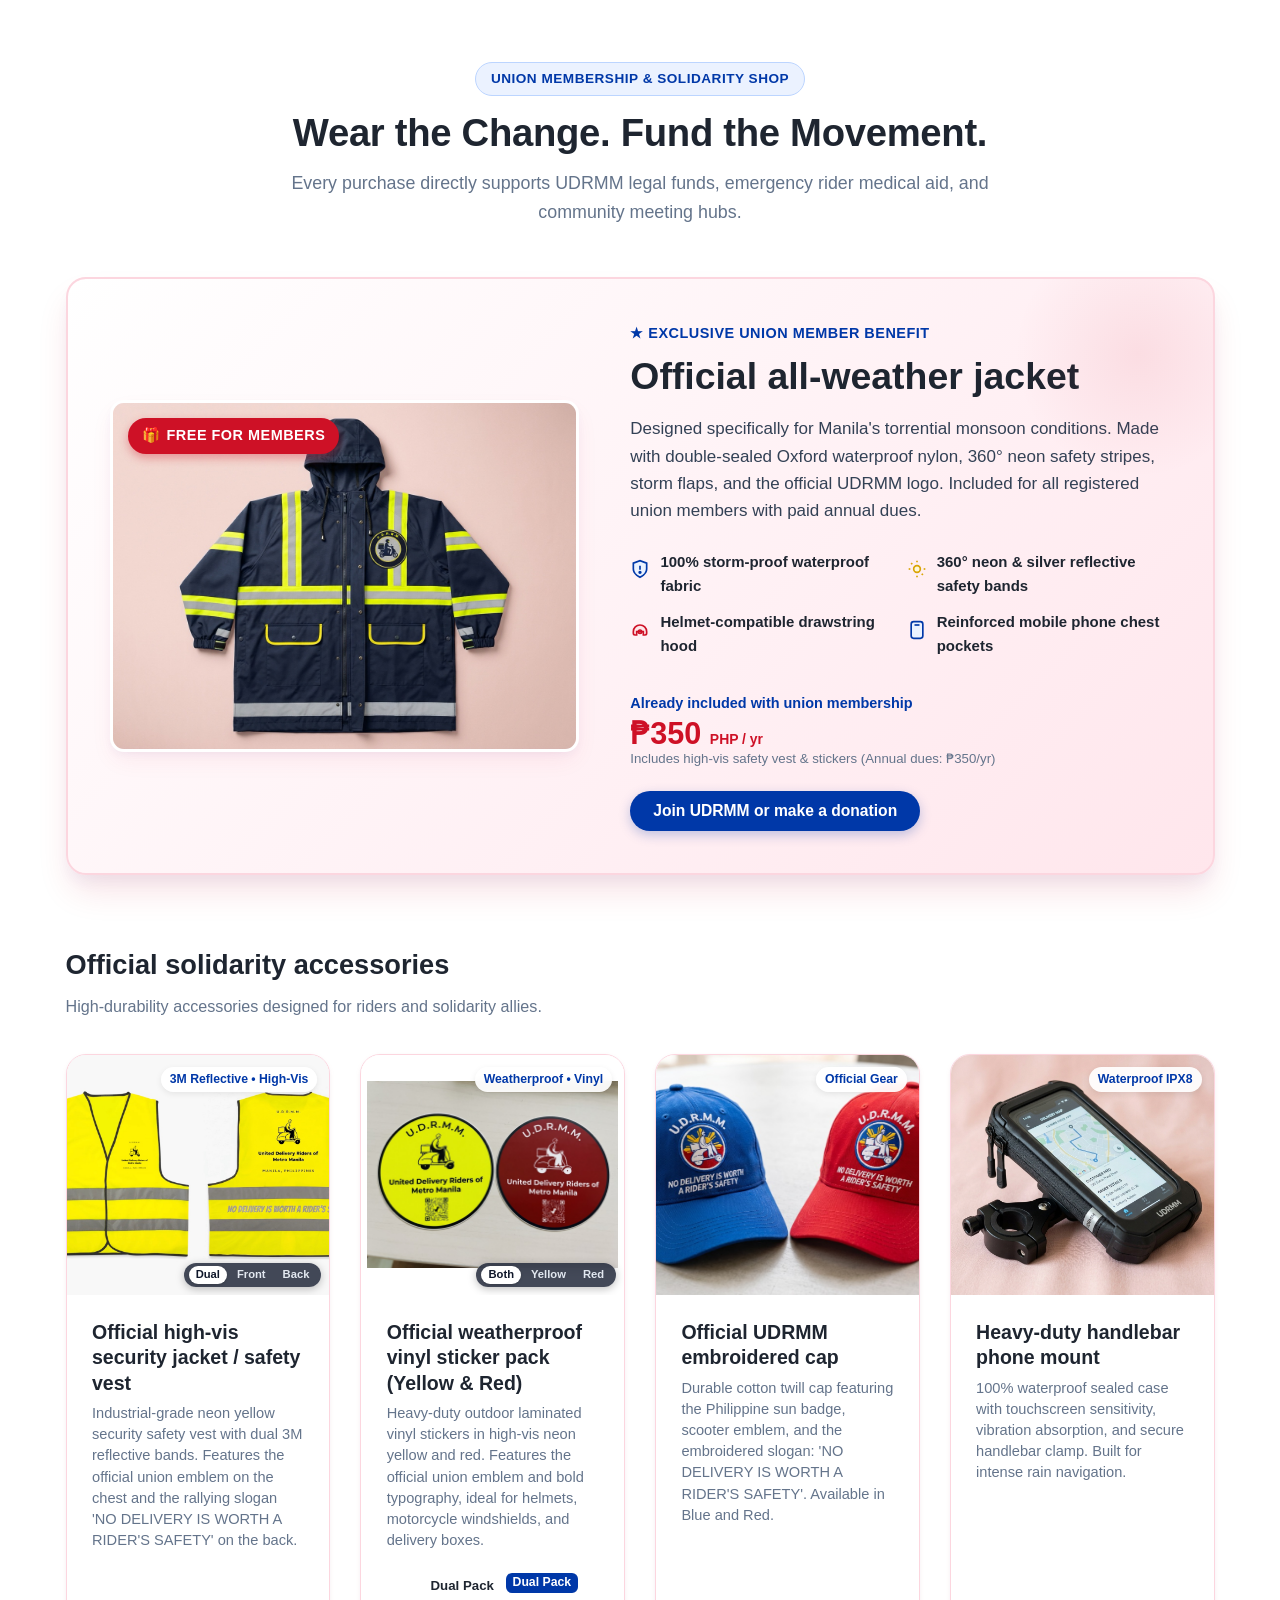
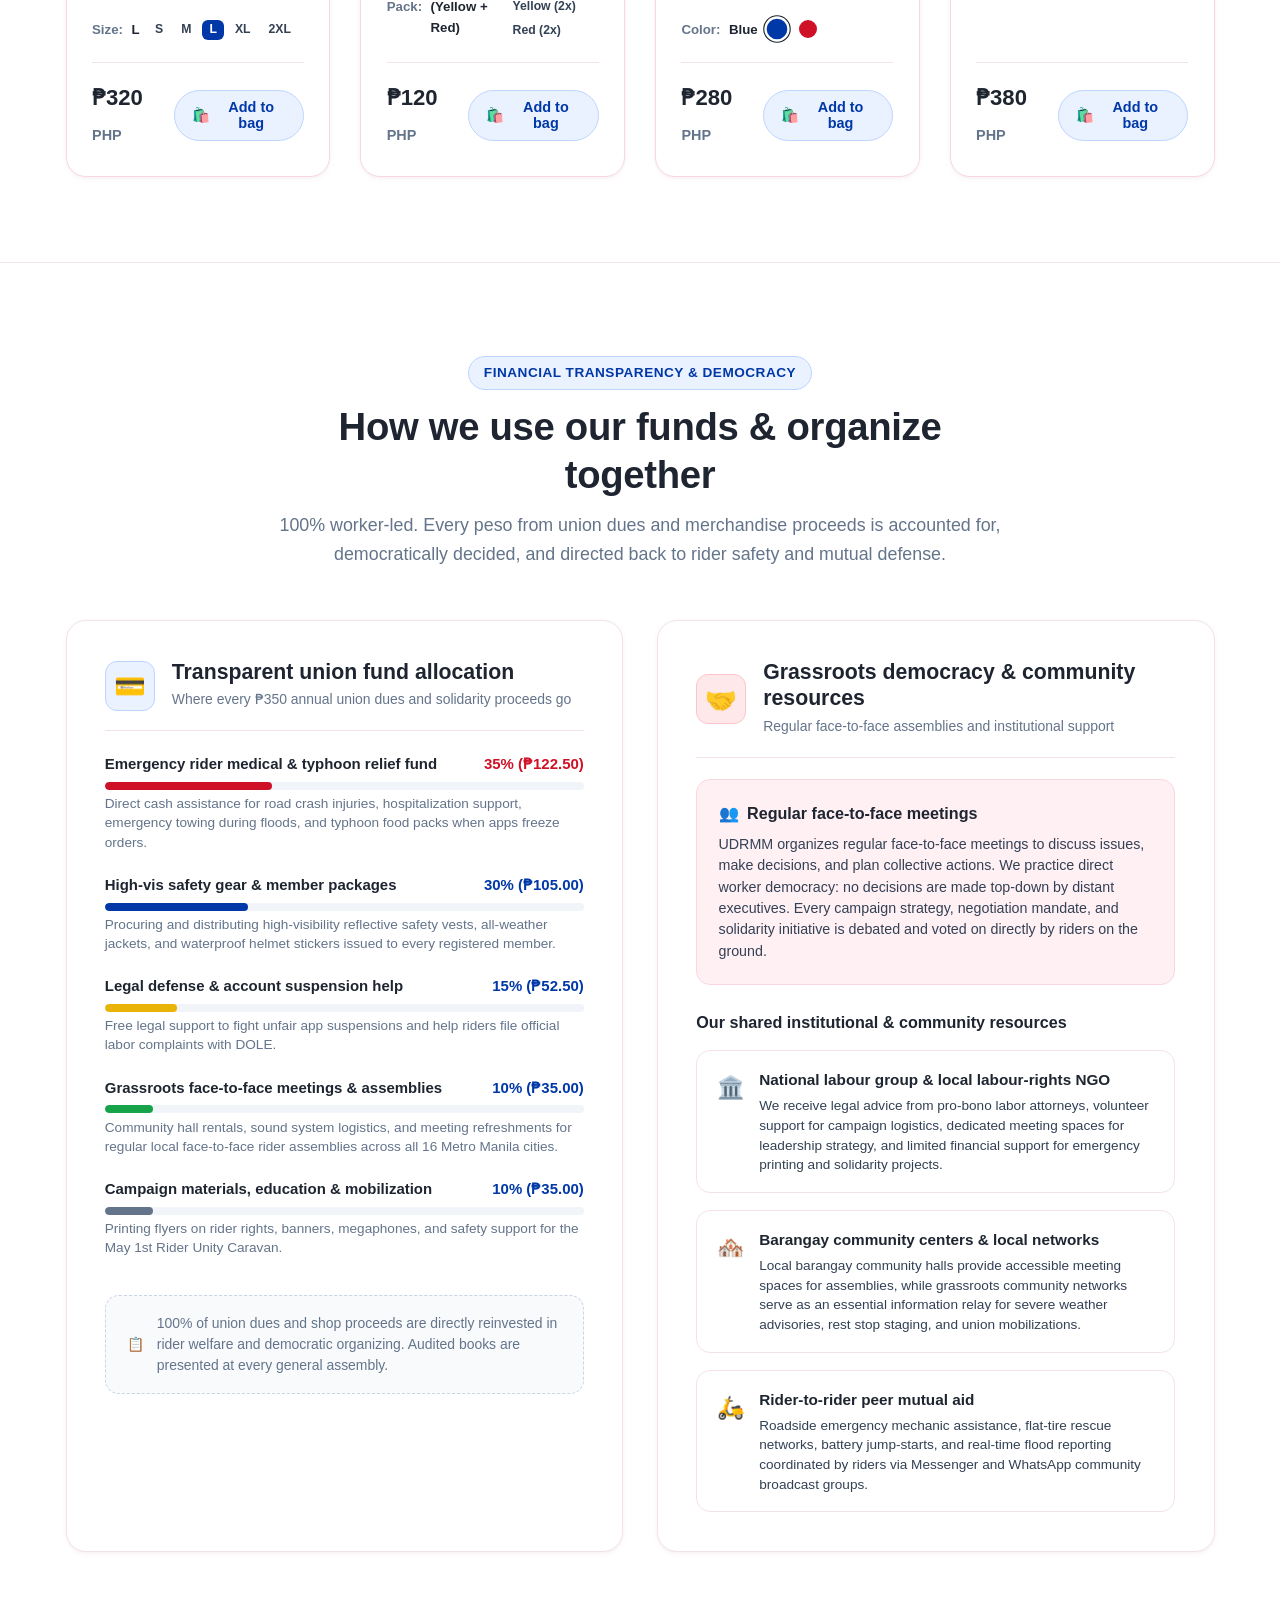
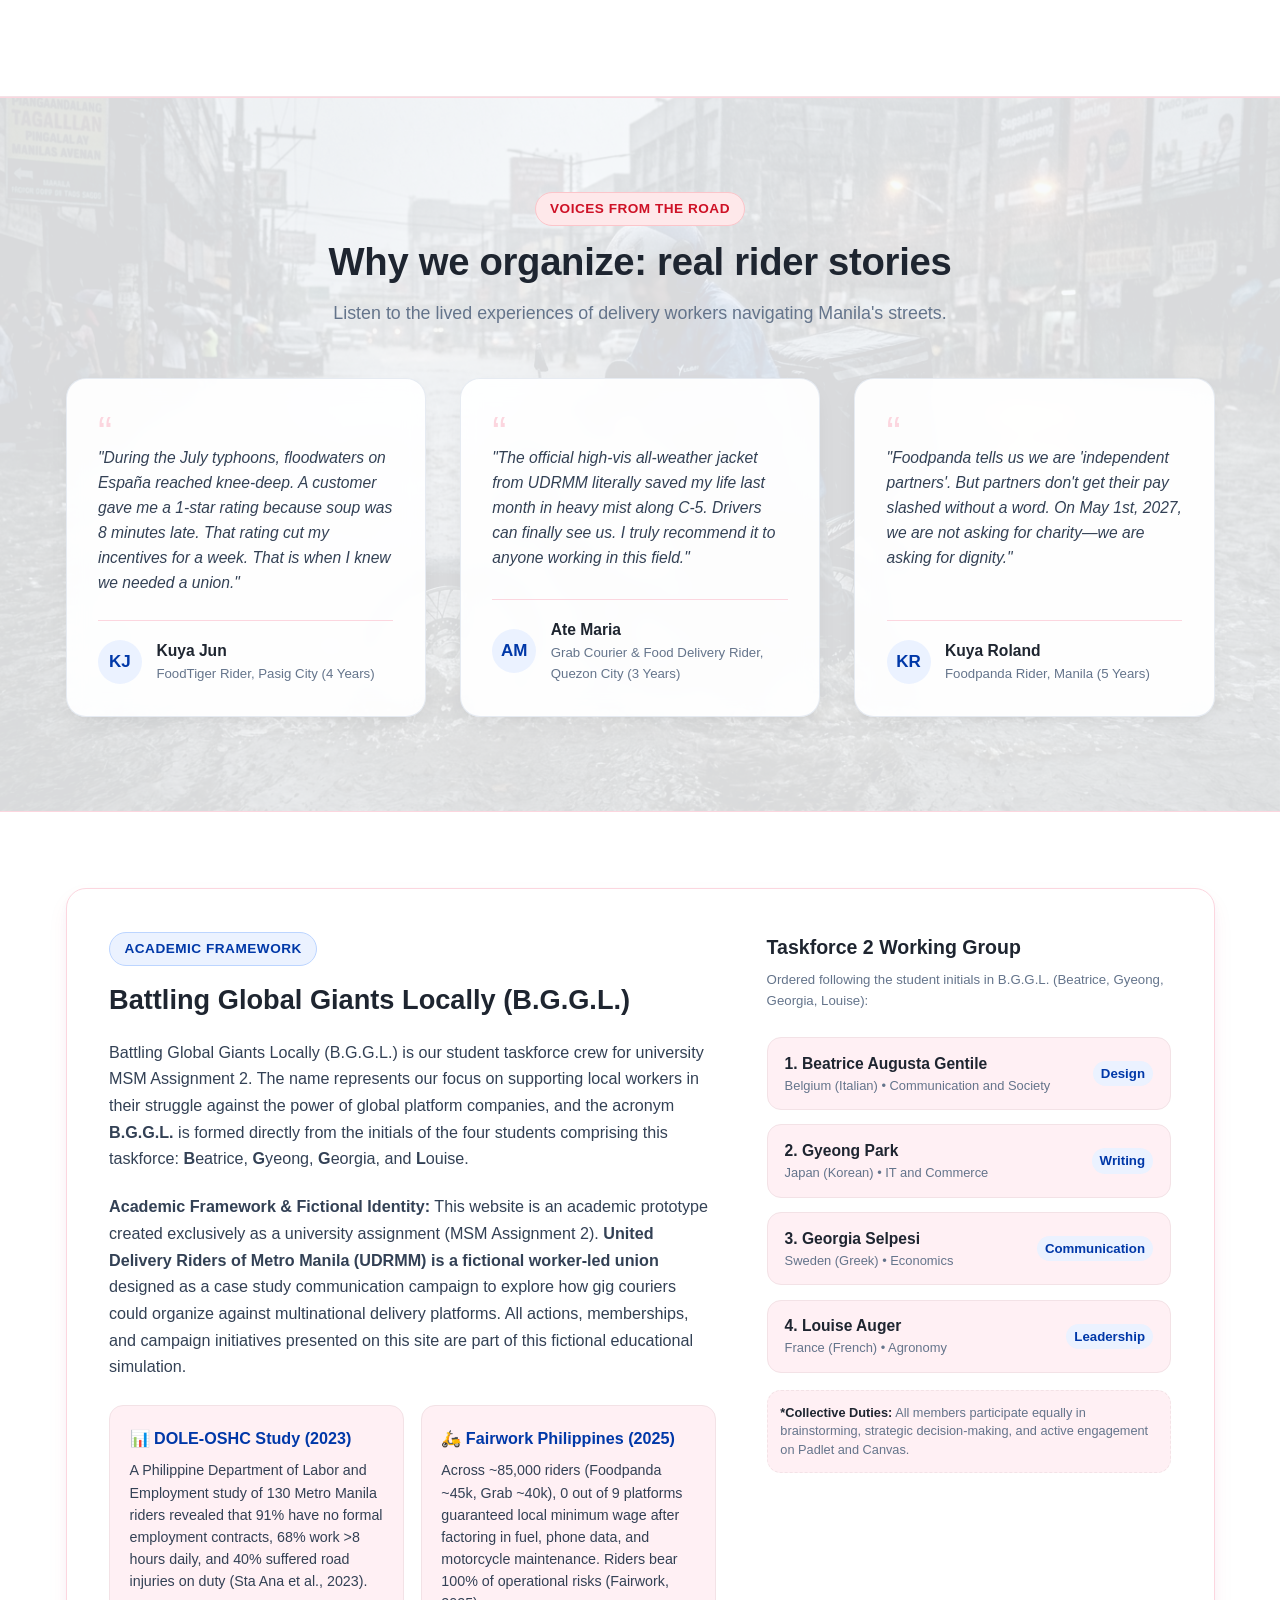
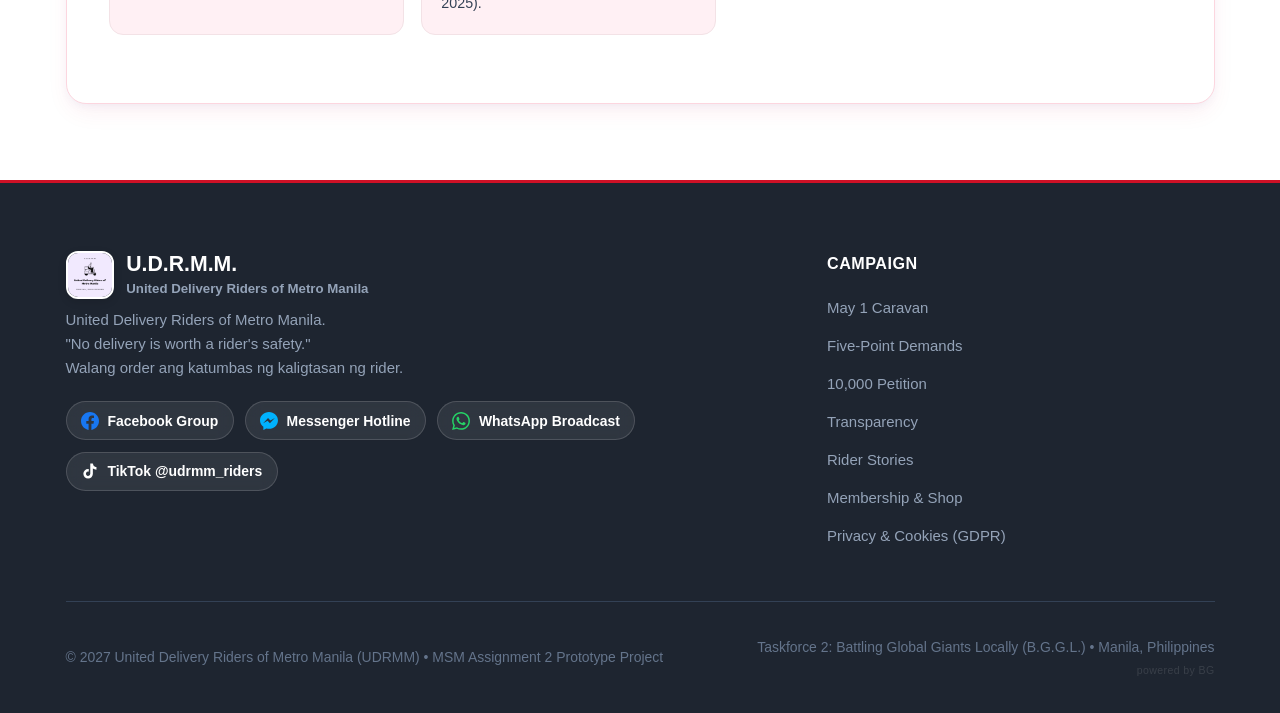
==== commit 72071145: "Update Policy Brief PDF with seamless pink background matching logo" ====
--- a/index.html
+++ b/index.html
@@ -696,7 +696,7 @@
               </a>
               <a href="assets/docs/udrmm-policy-brief-dole-mmda.pdf" download="UDRMM_Policy_Brief_DOLE_MMDA.pdf" class="btn-doc-secondary">
                 <svg width="18" height="18" viewBox="0 0 24 24" fill="none" stroke="currentColor" stroke-width="2"><path d="M21 15v4a2 2 0 0 1-2 2H5a2 2 0 0 1-2-2v-4"></path><polyline points="7 10 12 15 17 10"></polyline><line x1="12" y1="15" x2="12" y2="3"></line></svg>
-                <span data-i18n="btnDownloadPolicyDoc">Download PDF (31 KB)</span>
+                <span data-i18n="btnDownloadPolicyDoc">Download PDF (156 KB)</span>
               </a>
             </div>
           </div>
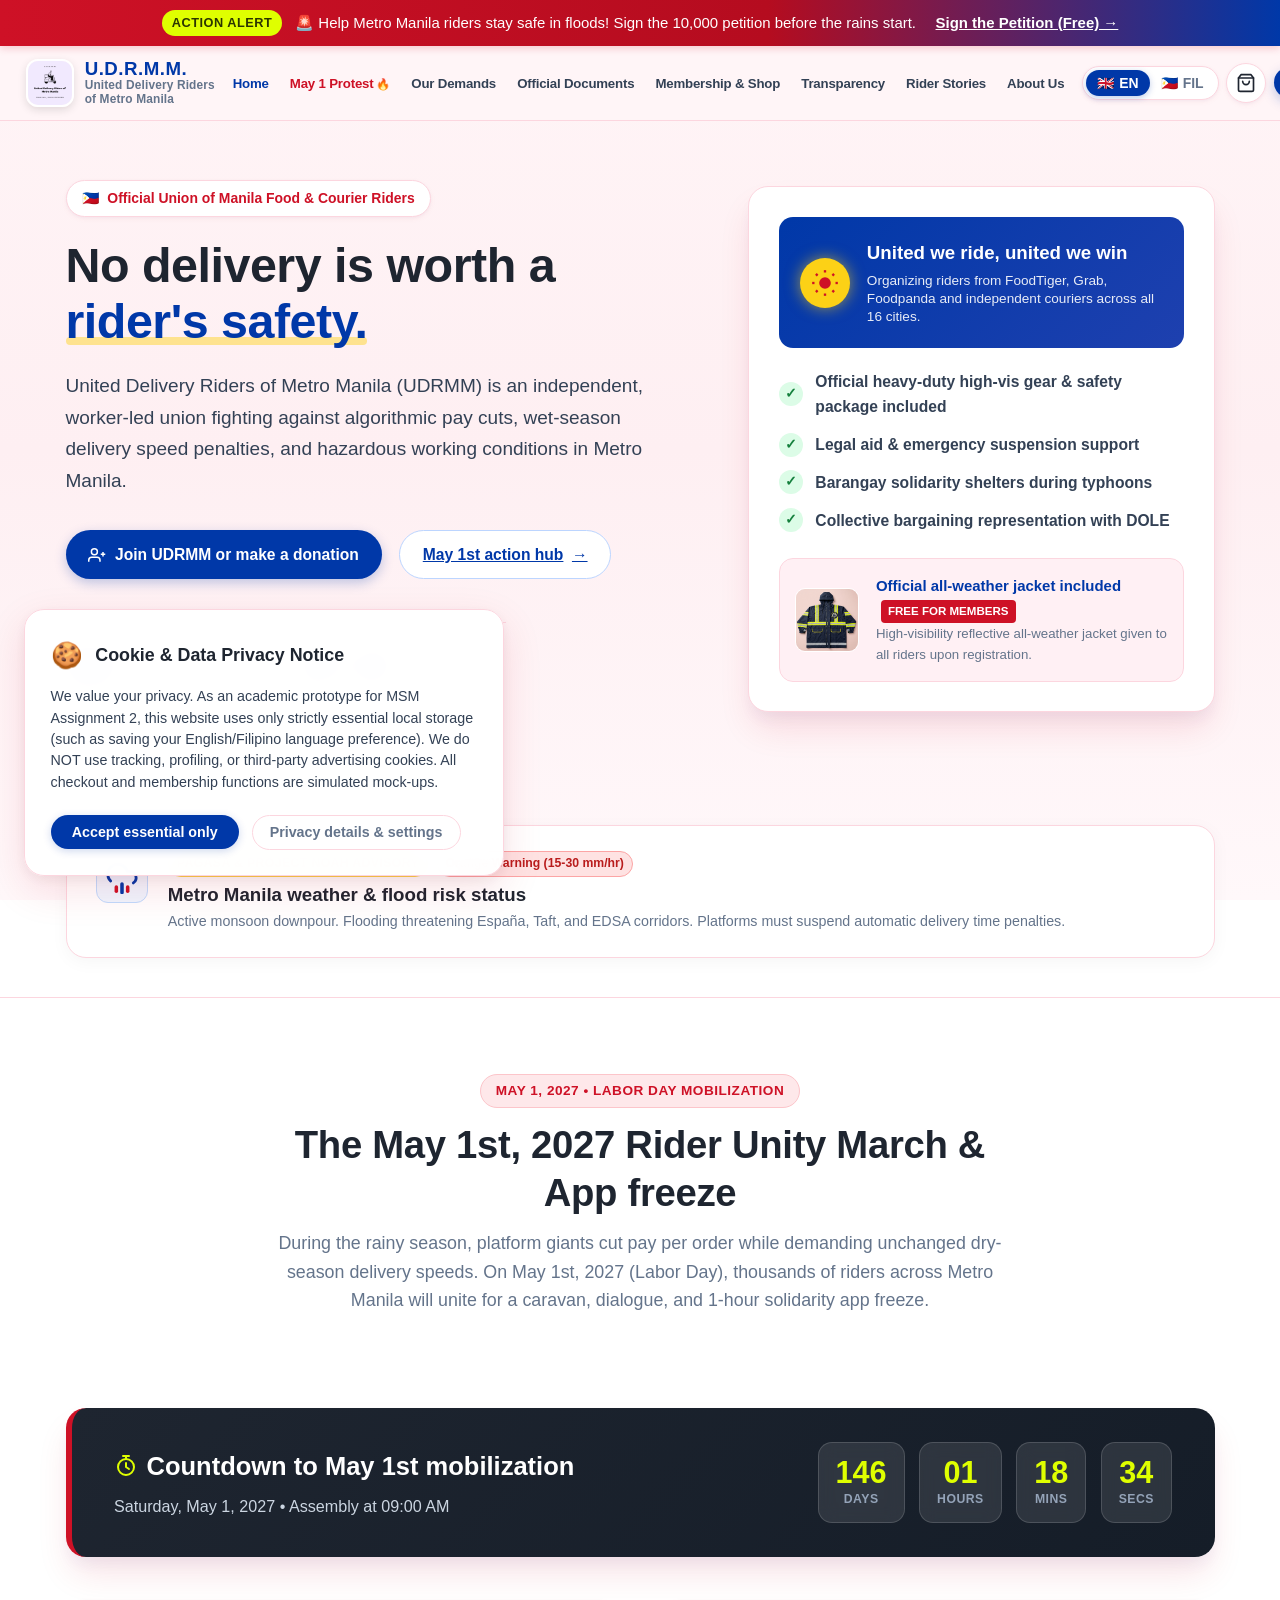
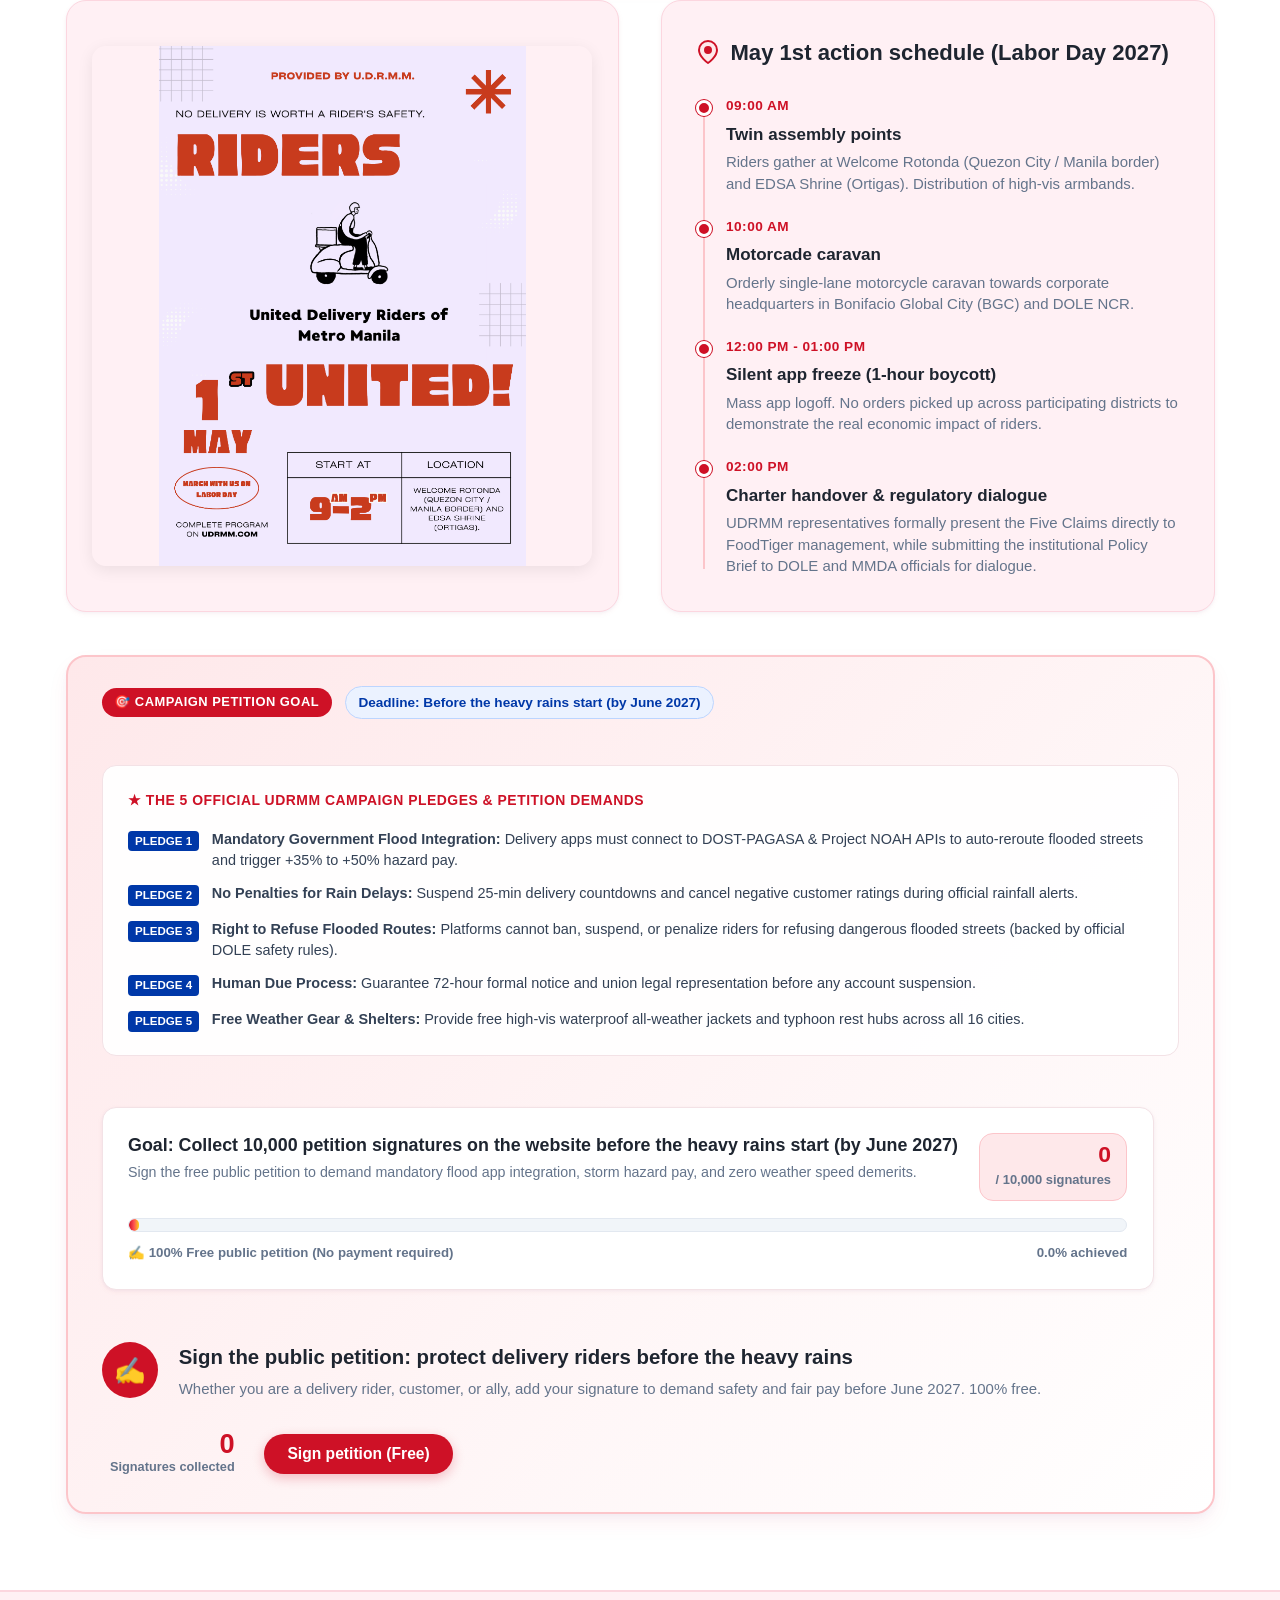
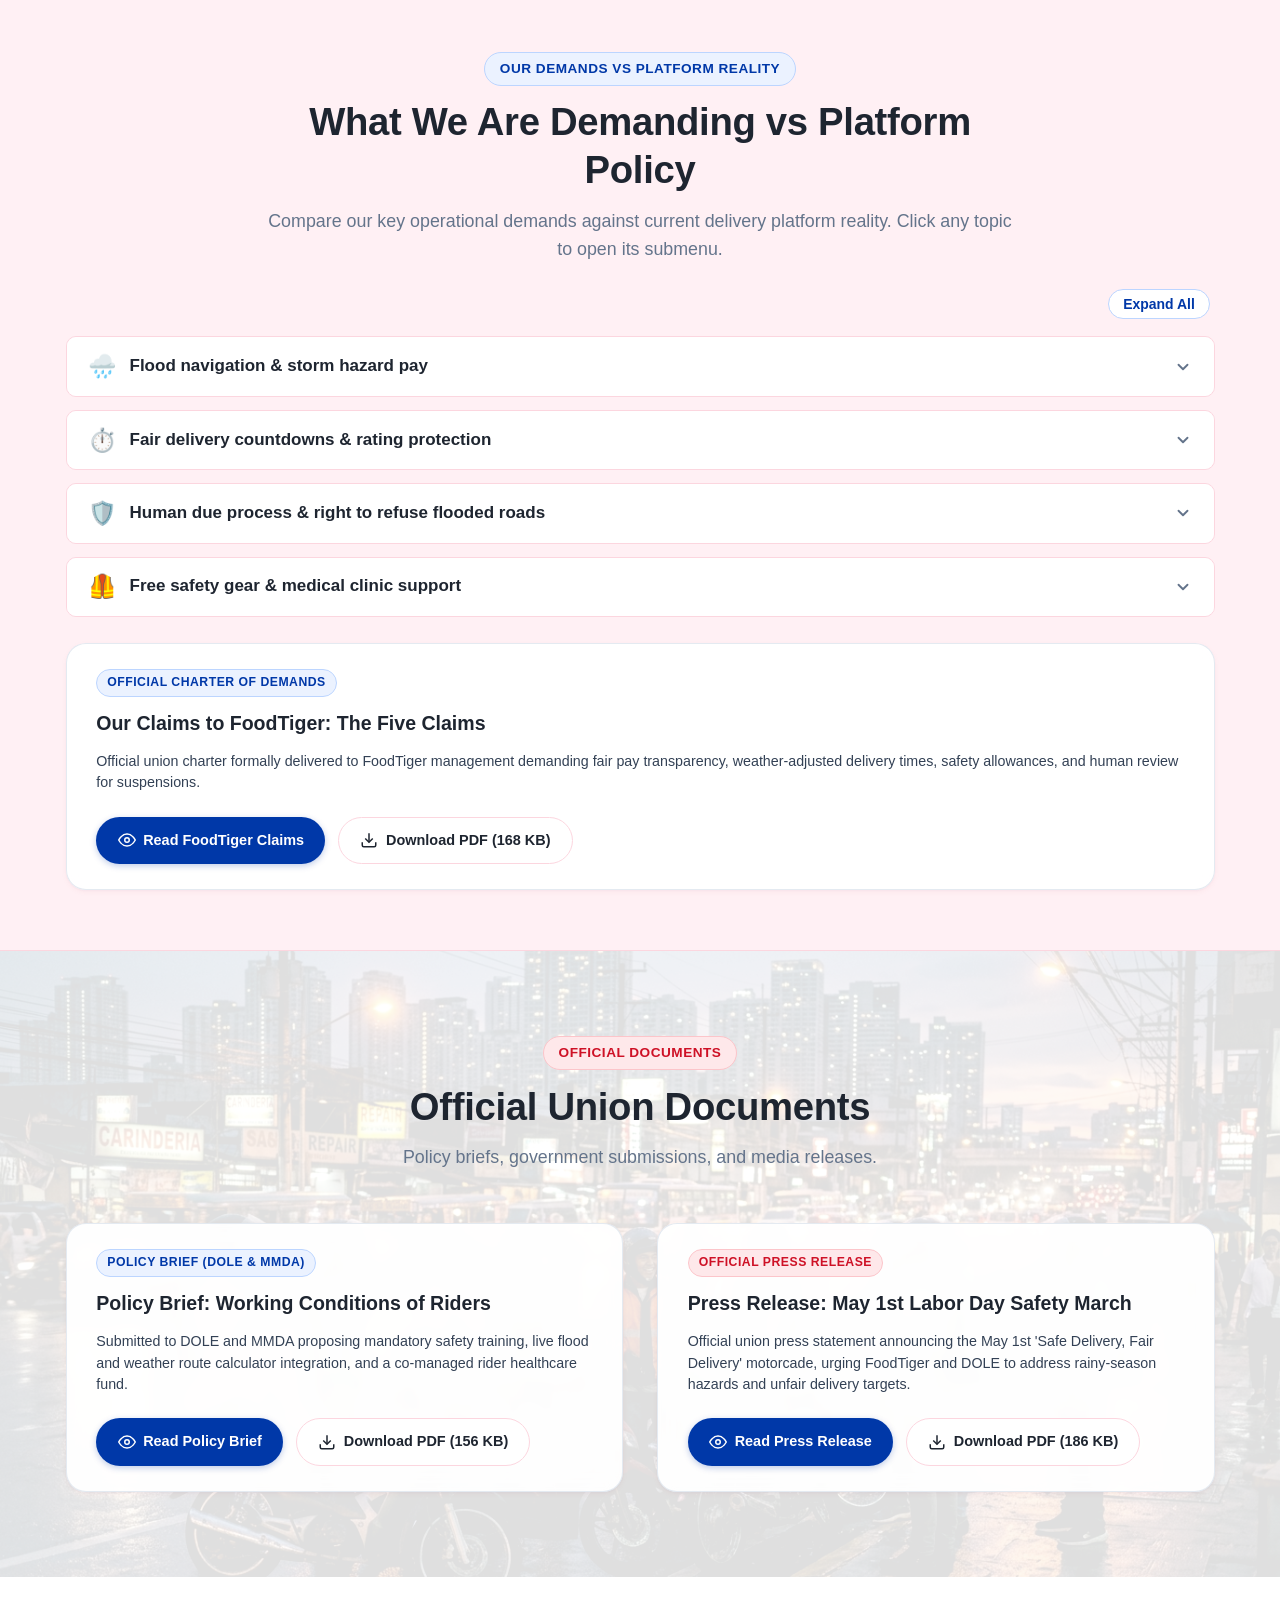
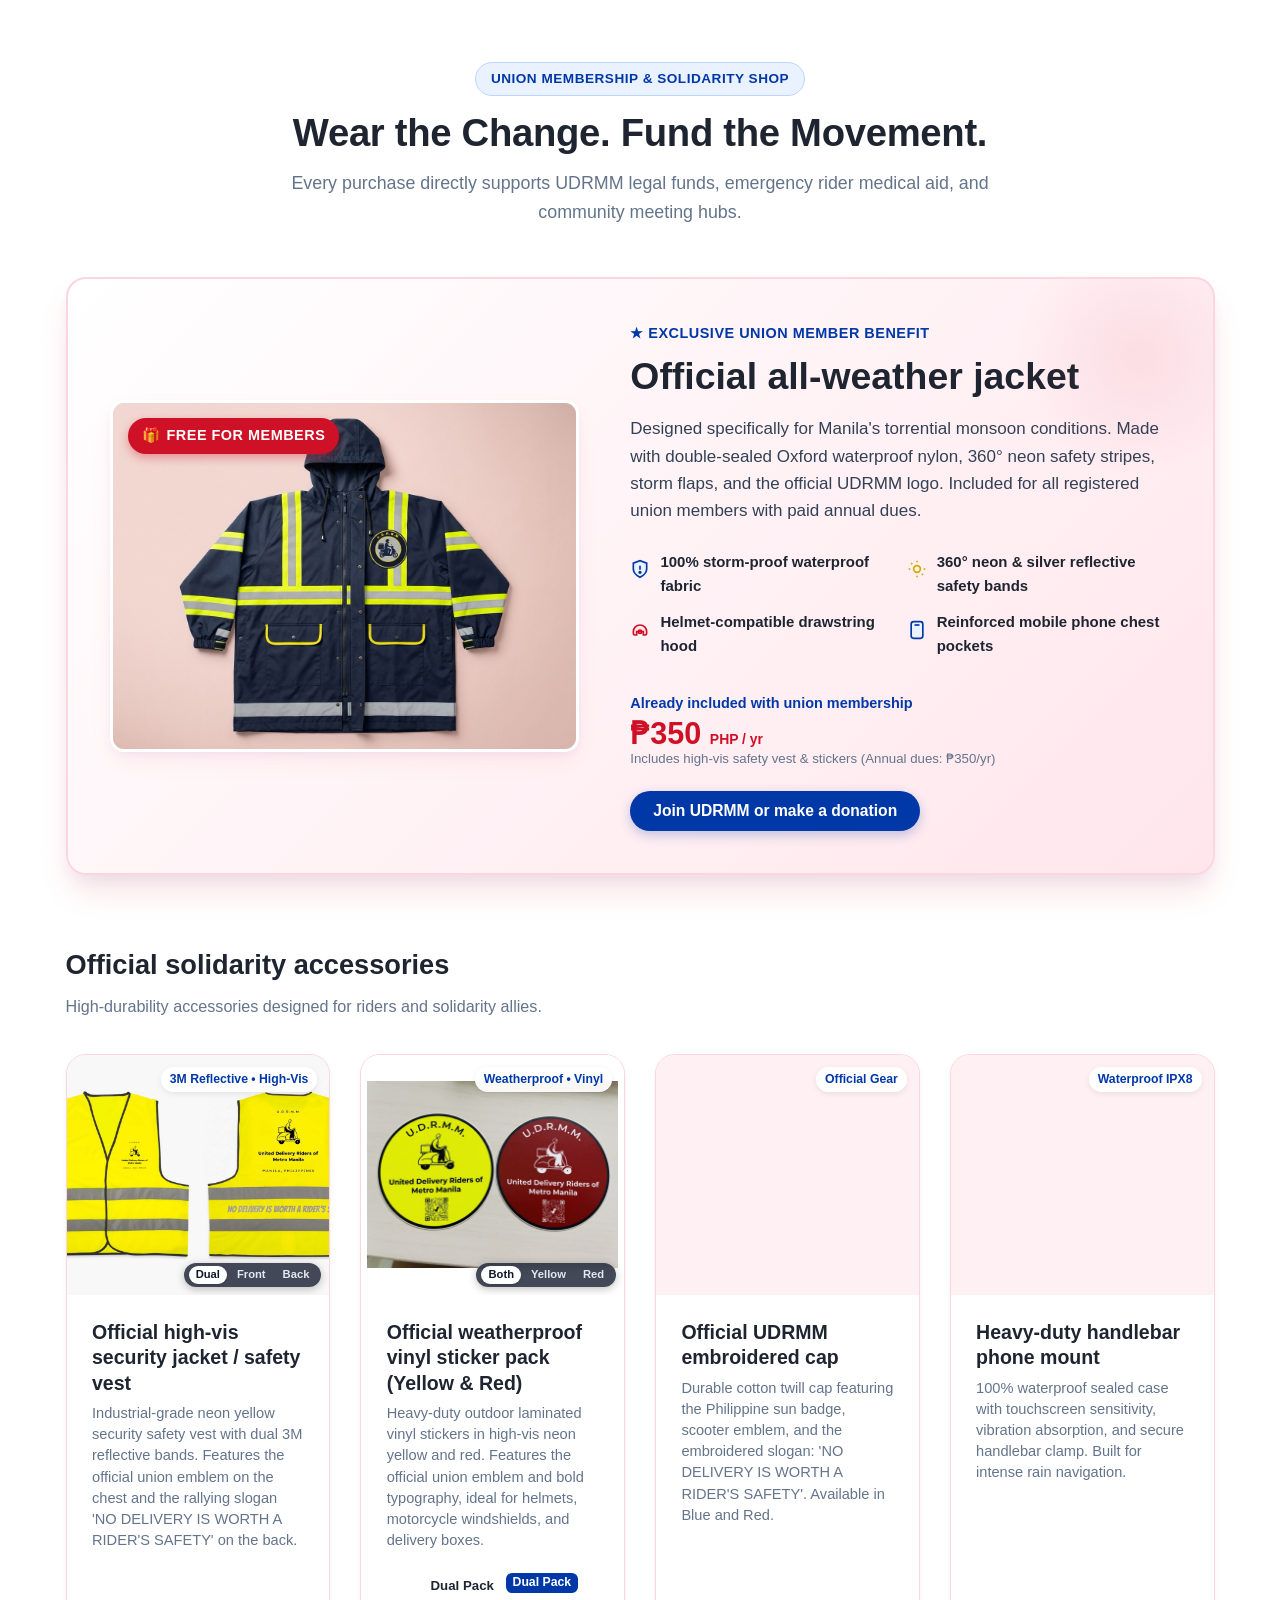
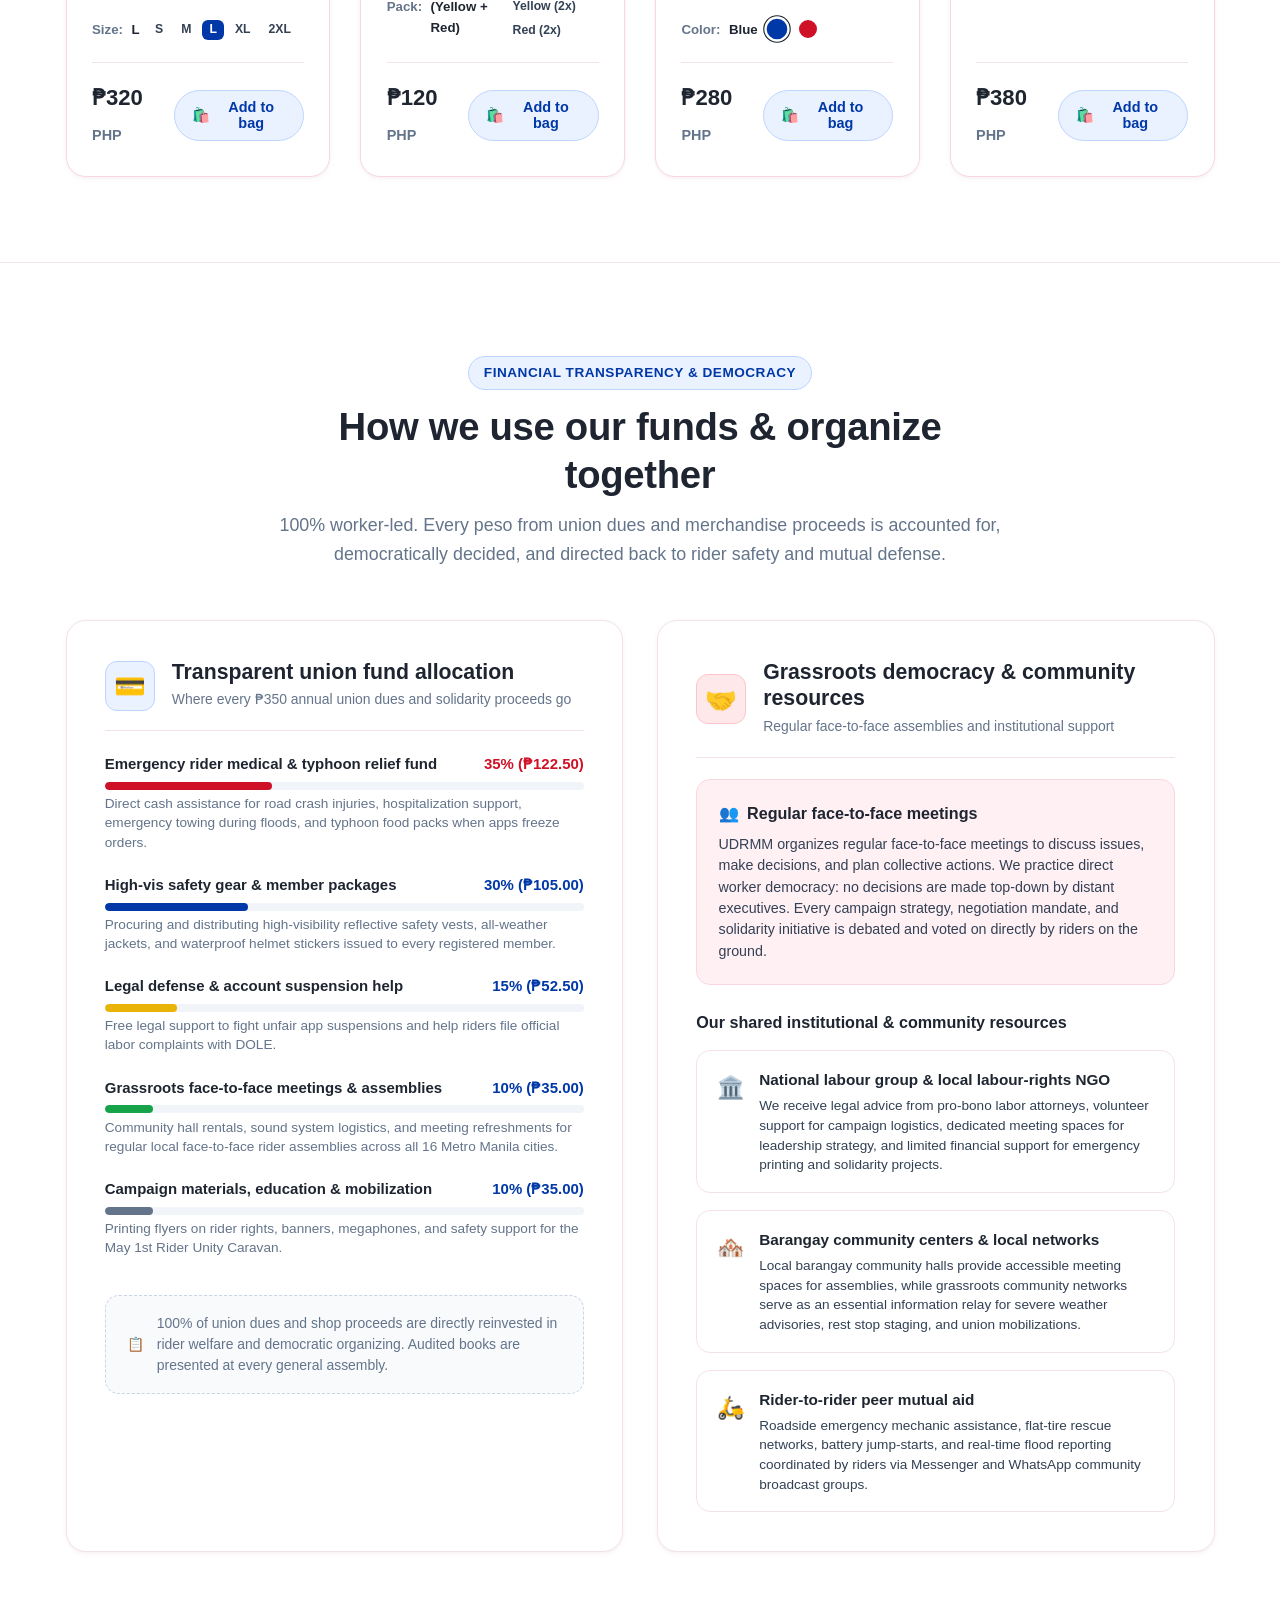
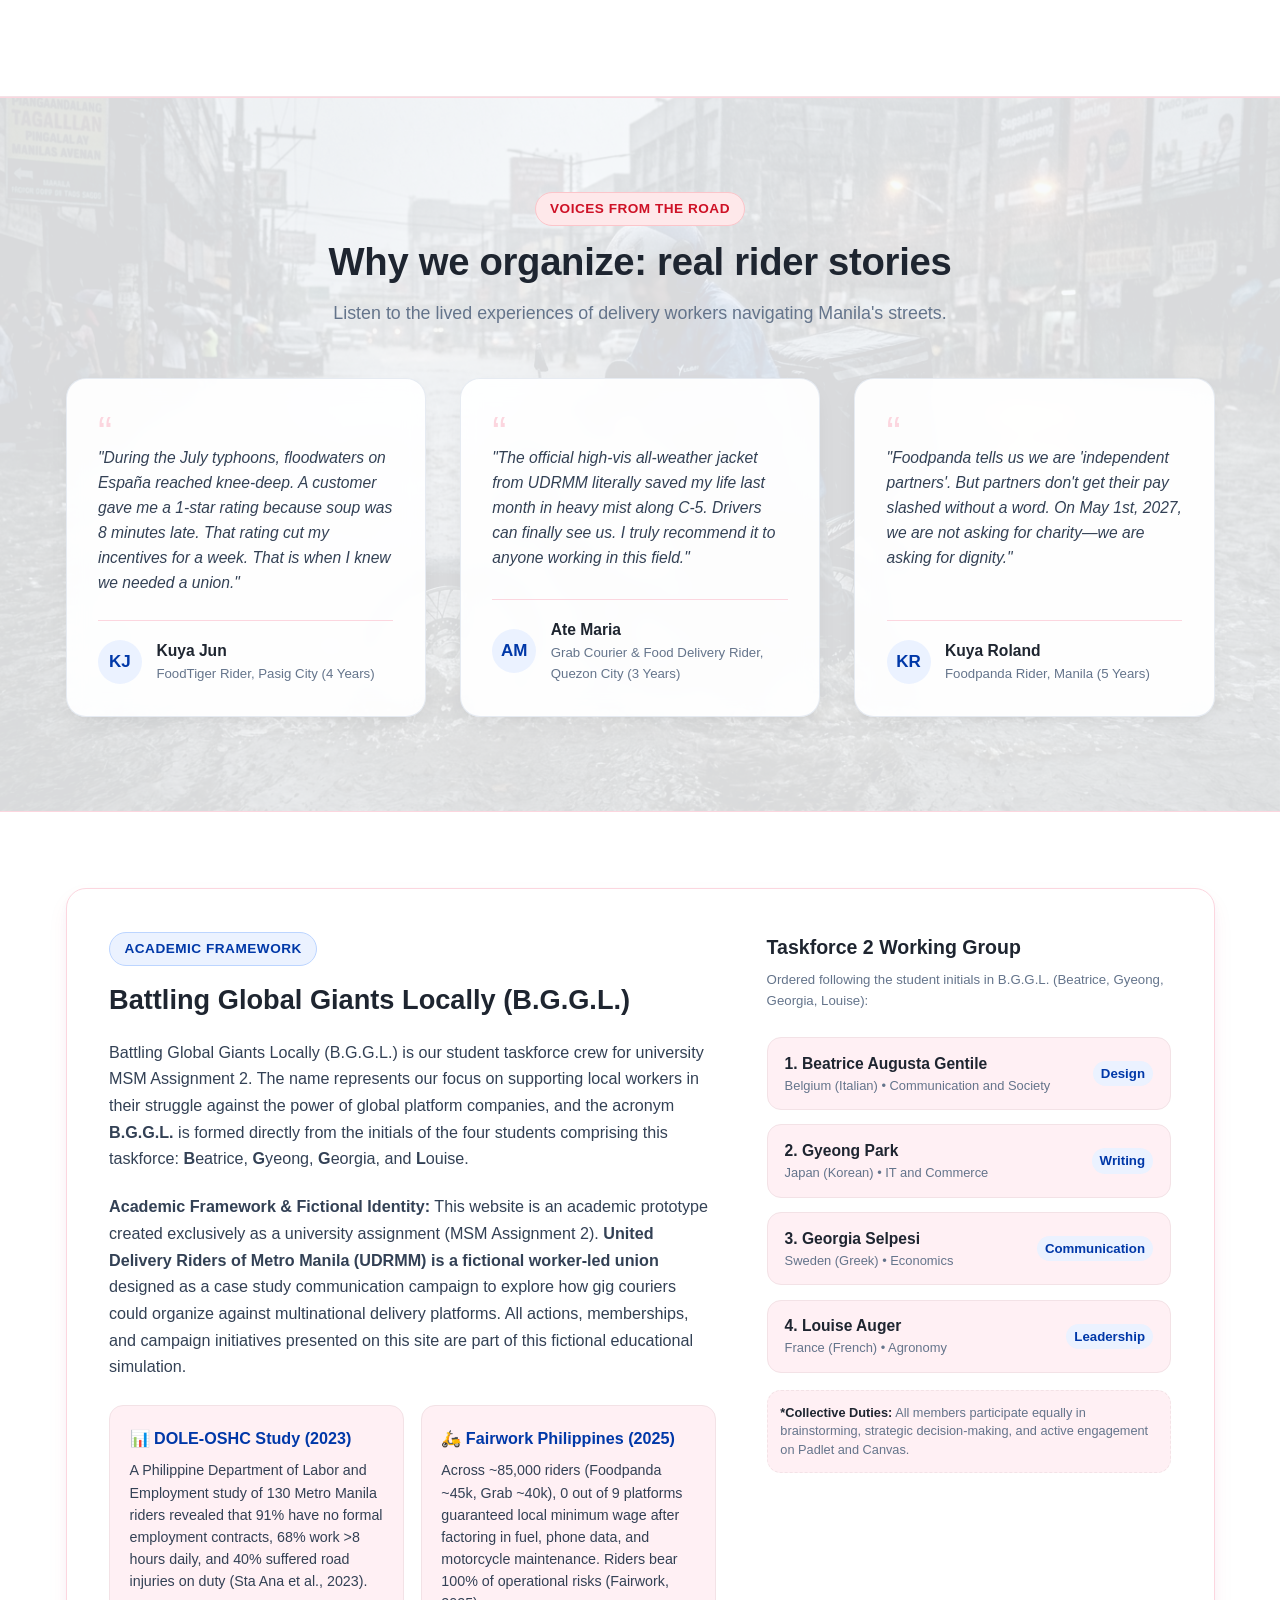
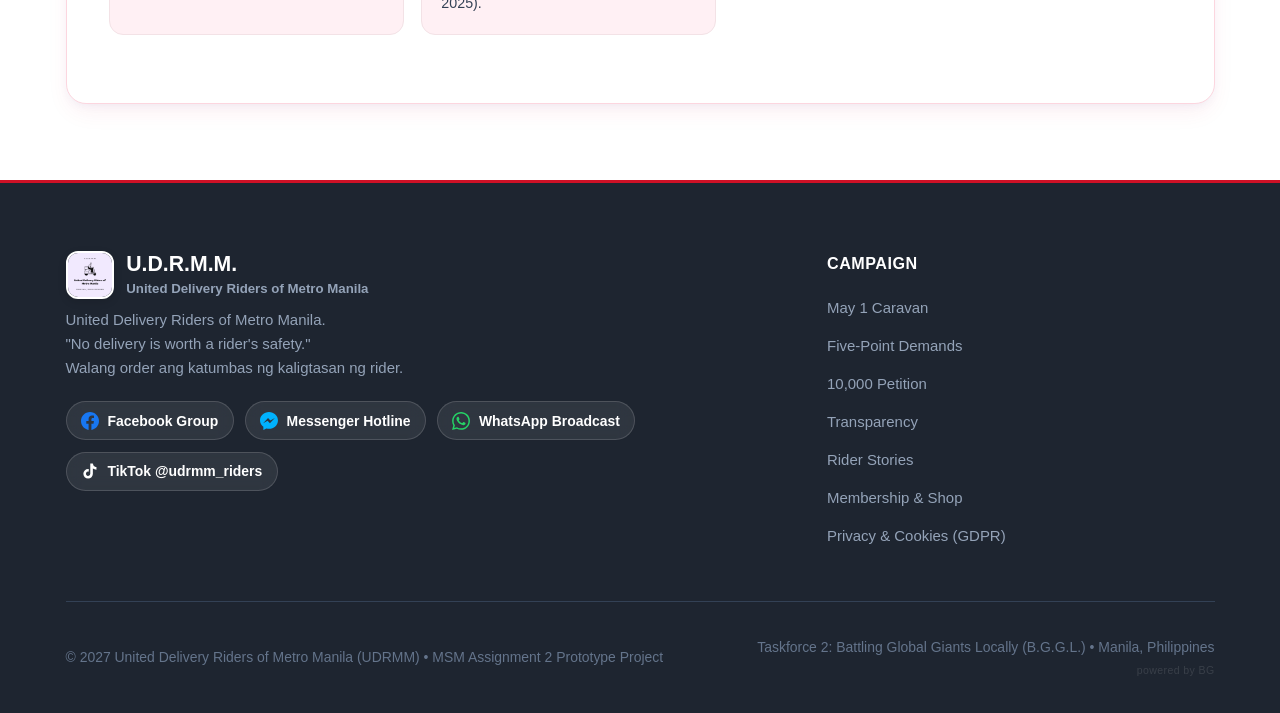
==== commit 092c960f: "Update Press Release PDF with seamless pink background matching logo" ====
--- a/index.html
+++ b/index.html
@@ -717,7 +717,7 @@
               </a>
               <a href="assets/docs/udrmm-press-release-labor-day.pdf" download="UDRMM_Press_Release_Labor_Day.pdf" class="btn-doc-secondary">
                 <svg width="18" height="18" viewBox="0 0 24 24" fill="none" stroke="currentColor" stroke-width="2"><path d="M21 15v4a2 2 0 0 1-2 2H5a2 2 0 0 1-2-2v-4"></path><polyline points="7 10 12 15 17 10"></polyline><line x1="12" y1="15" x2="12" y2="3"></line></svg>
-                <span data-i18n="btnDownloadPressDoc">Download PDF (78 KB)</span>
+                <span data-i18n="btnDownloadPressDoc">Download PDF (186 KB)</span>
               </a>
             </div>
           </div>
